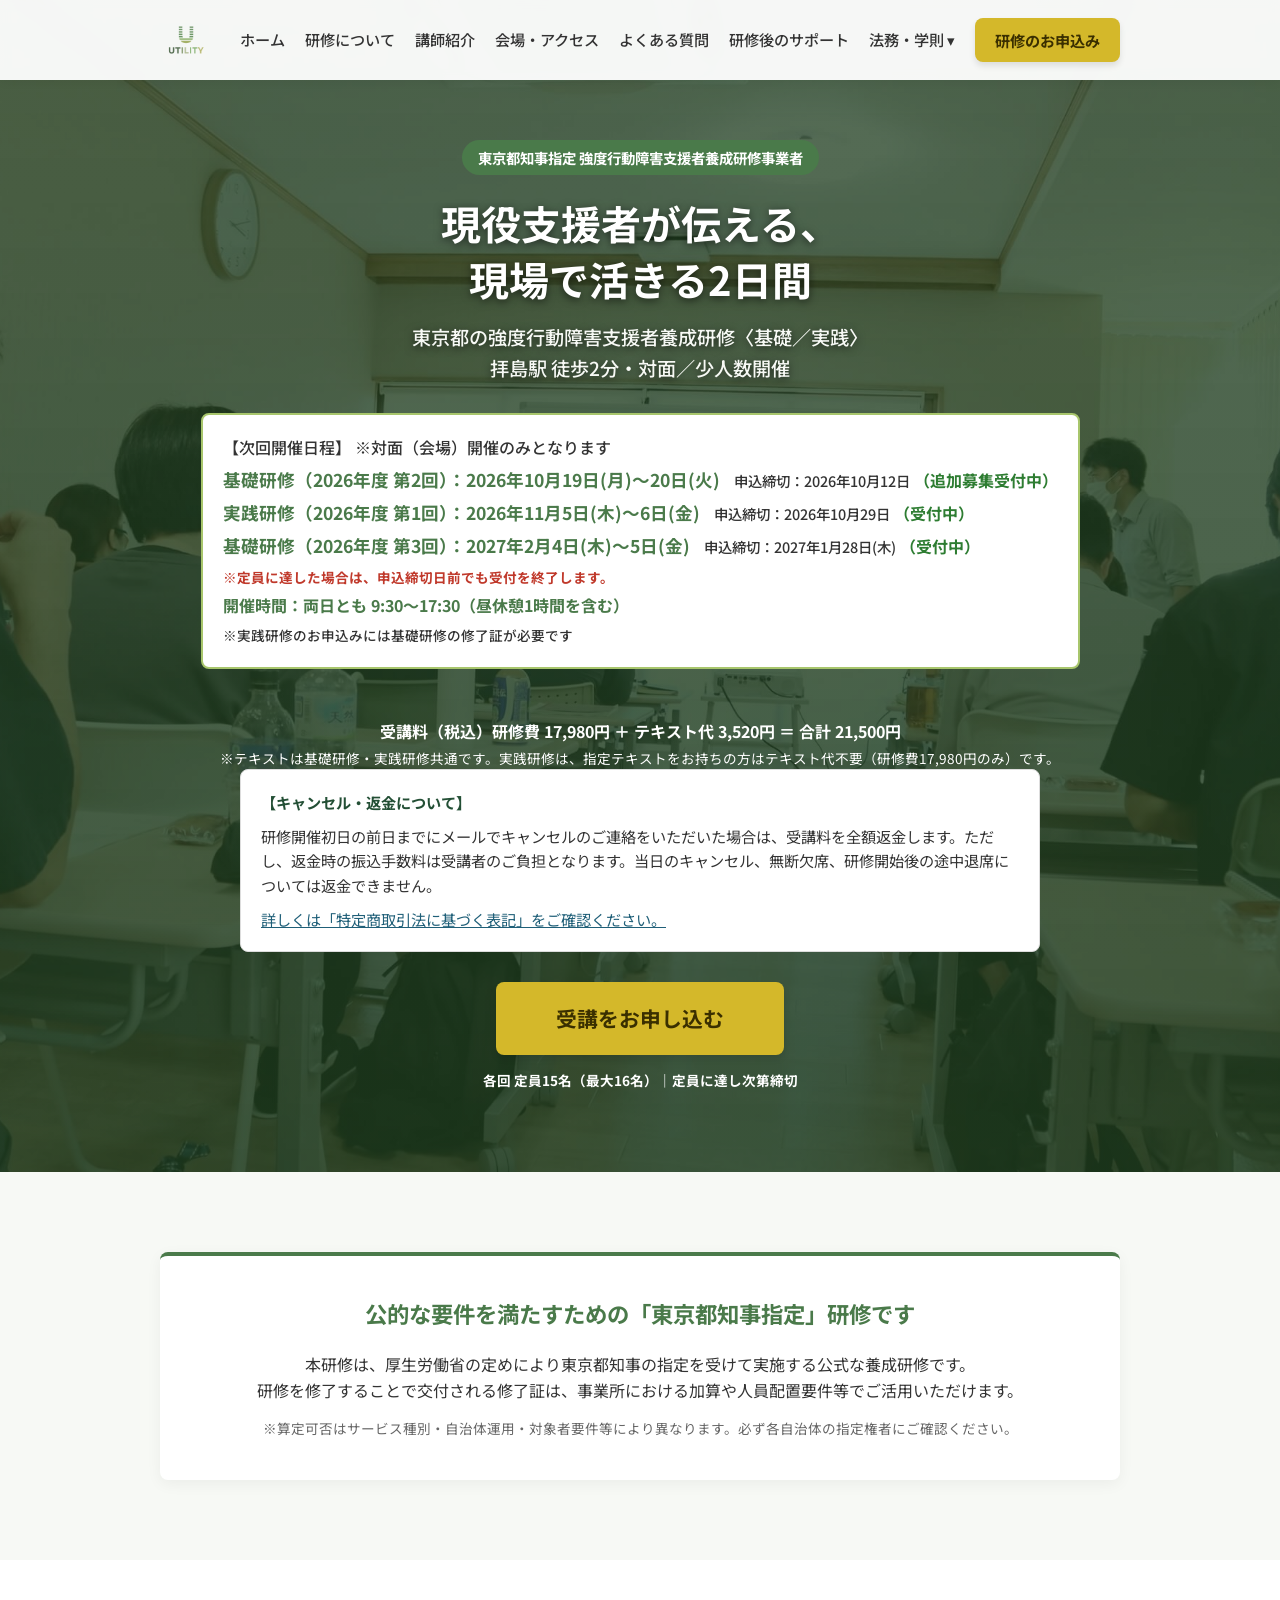
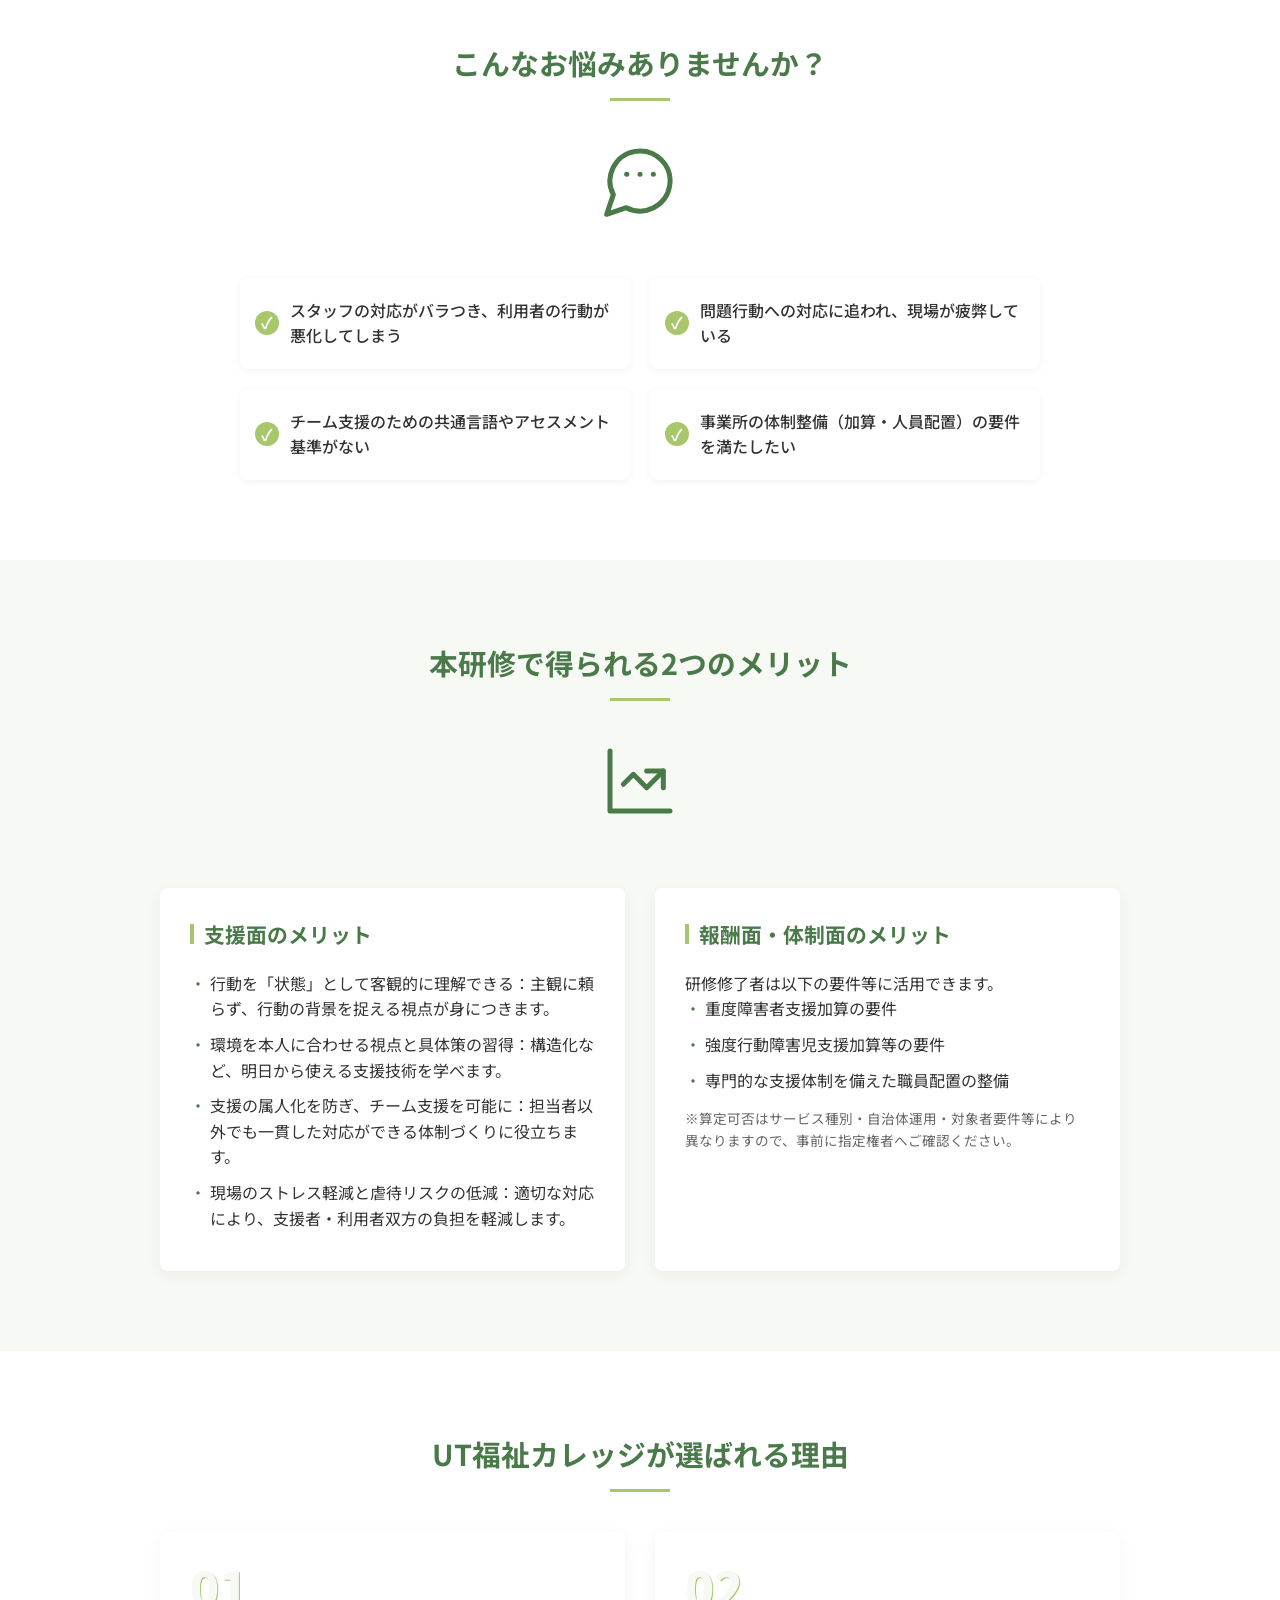
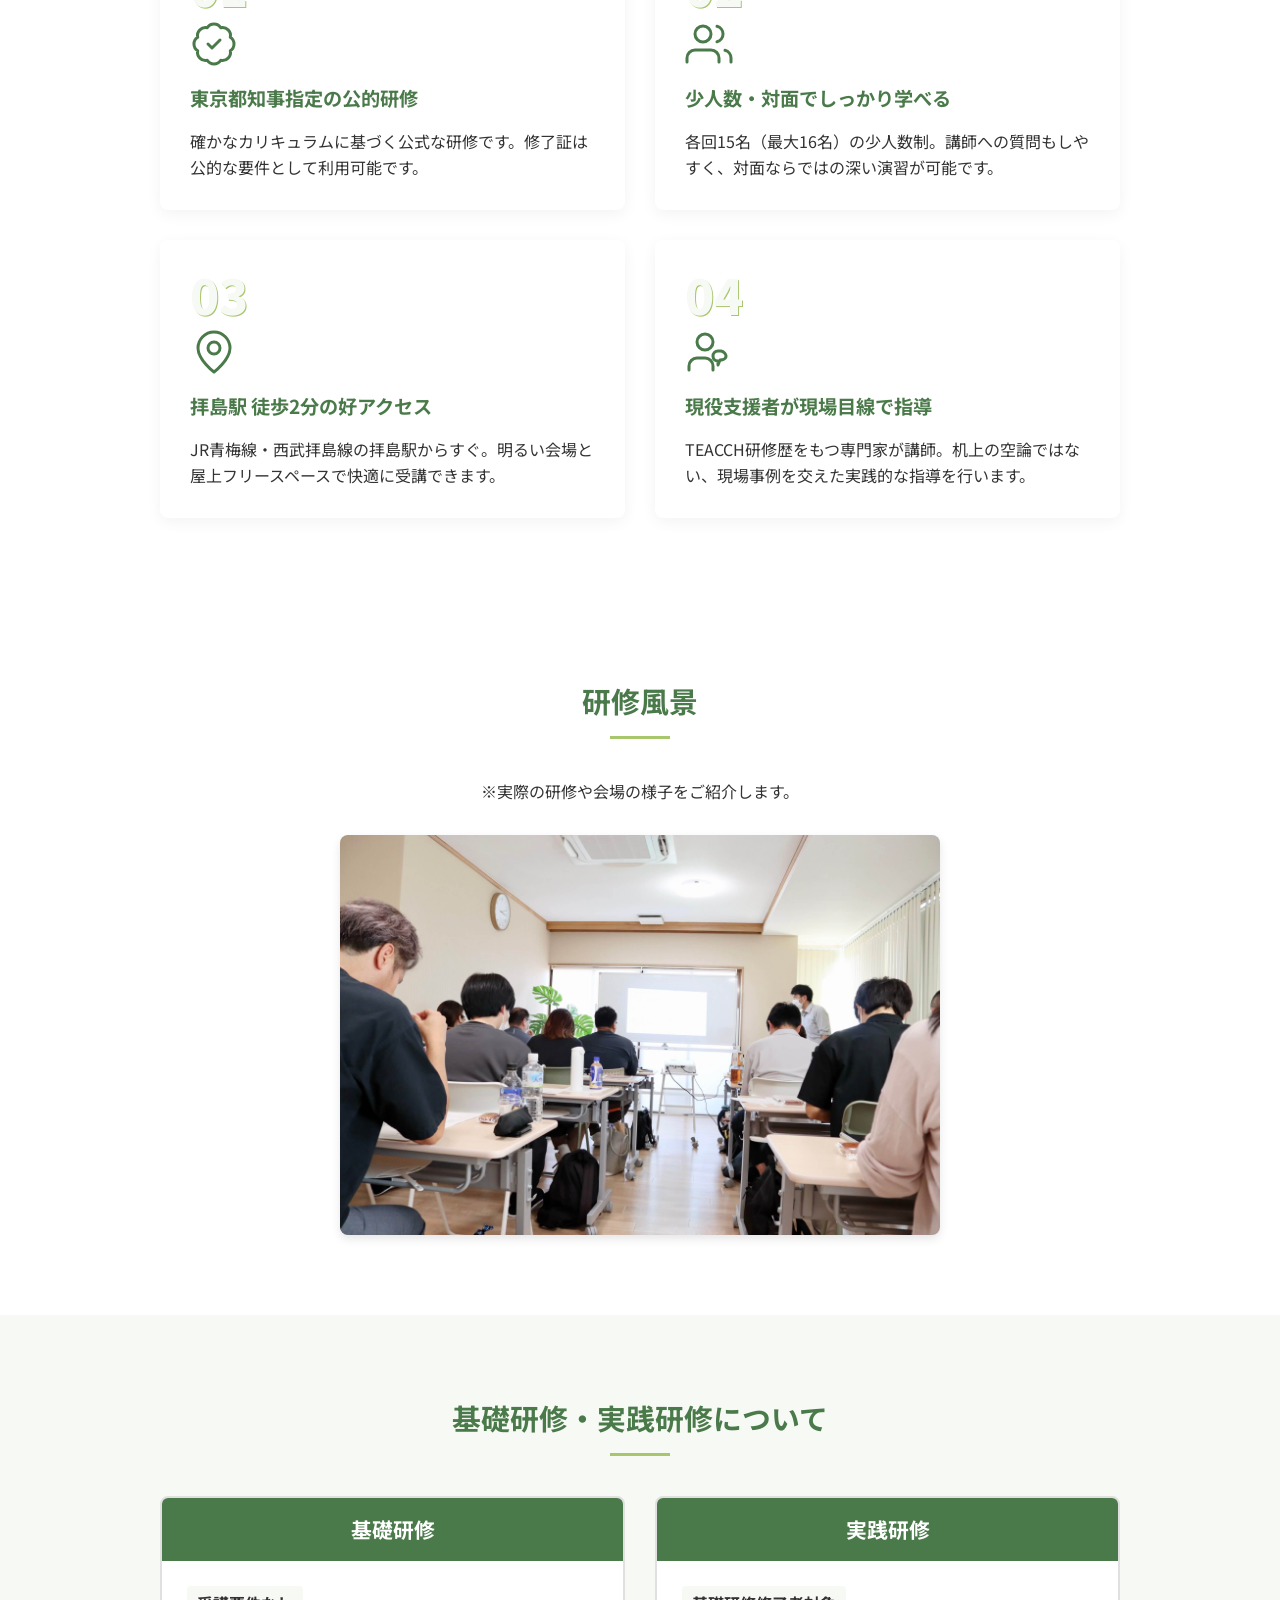
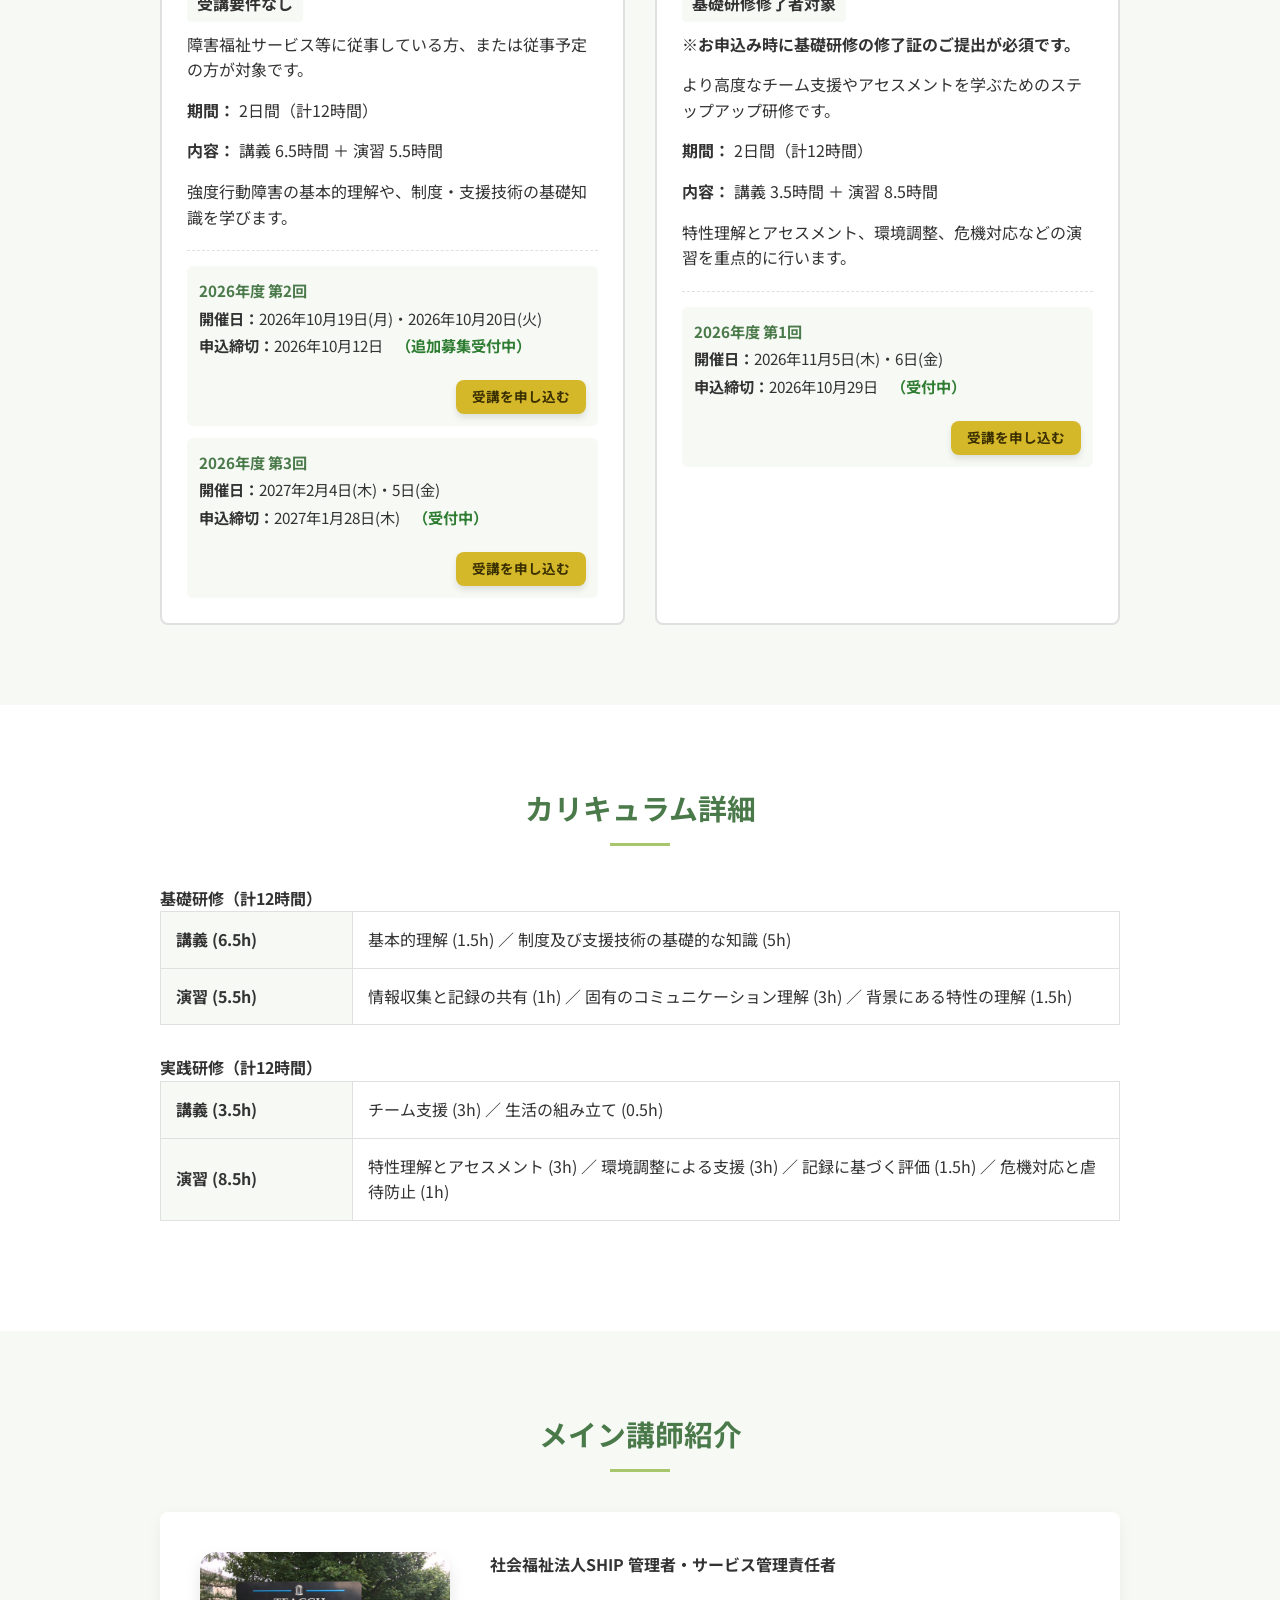
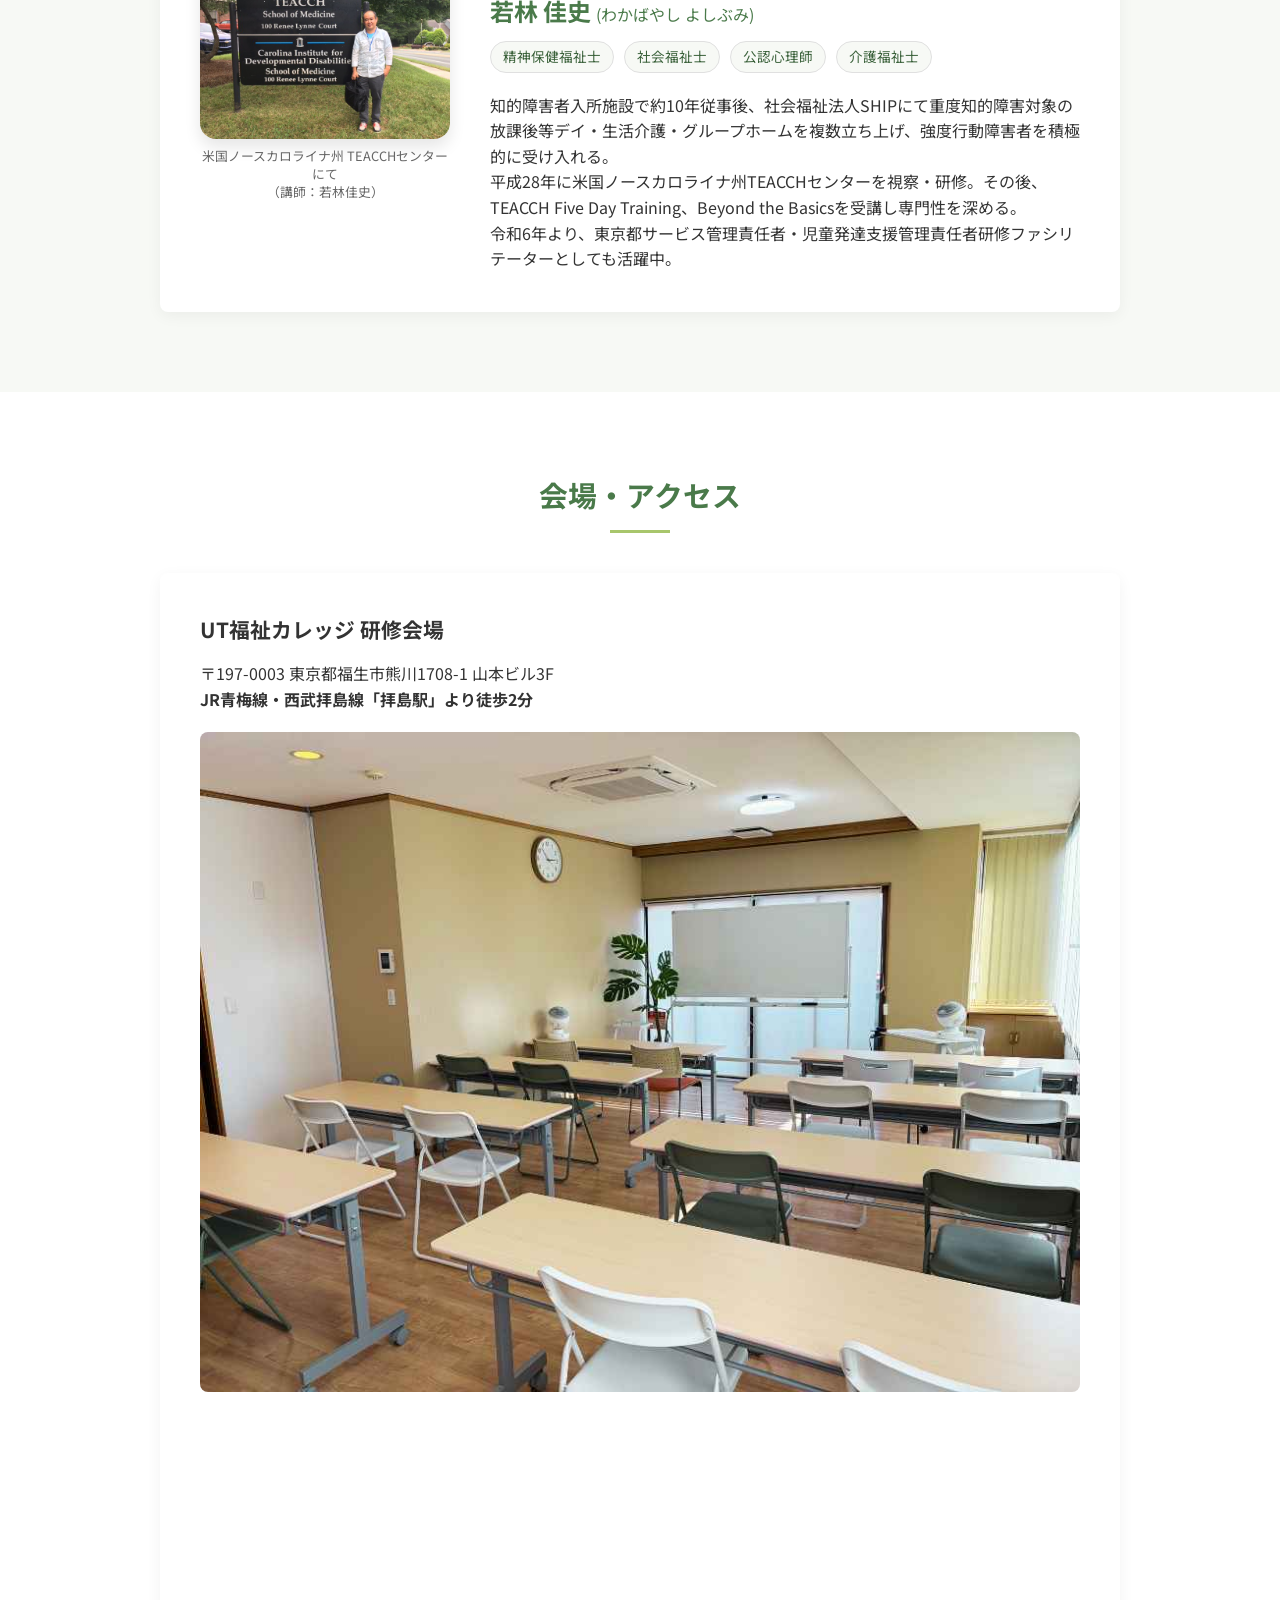
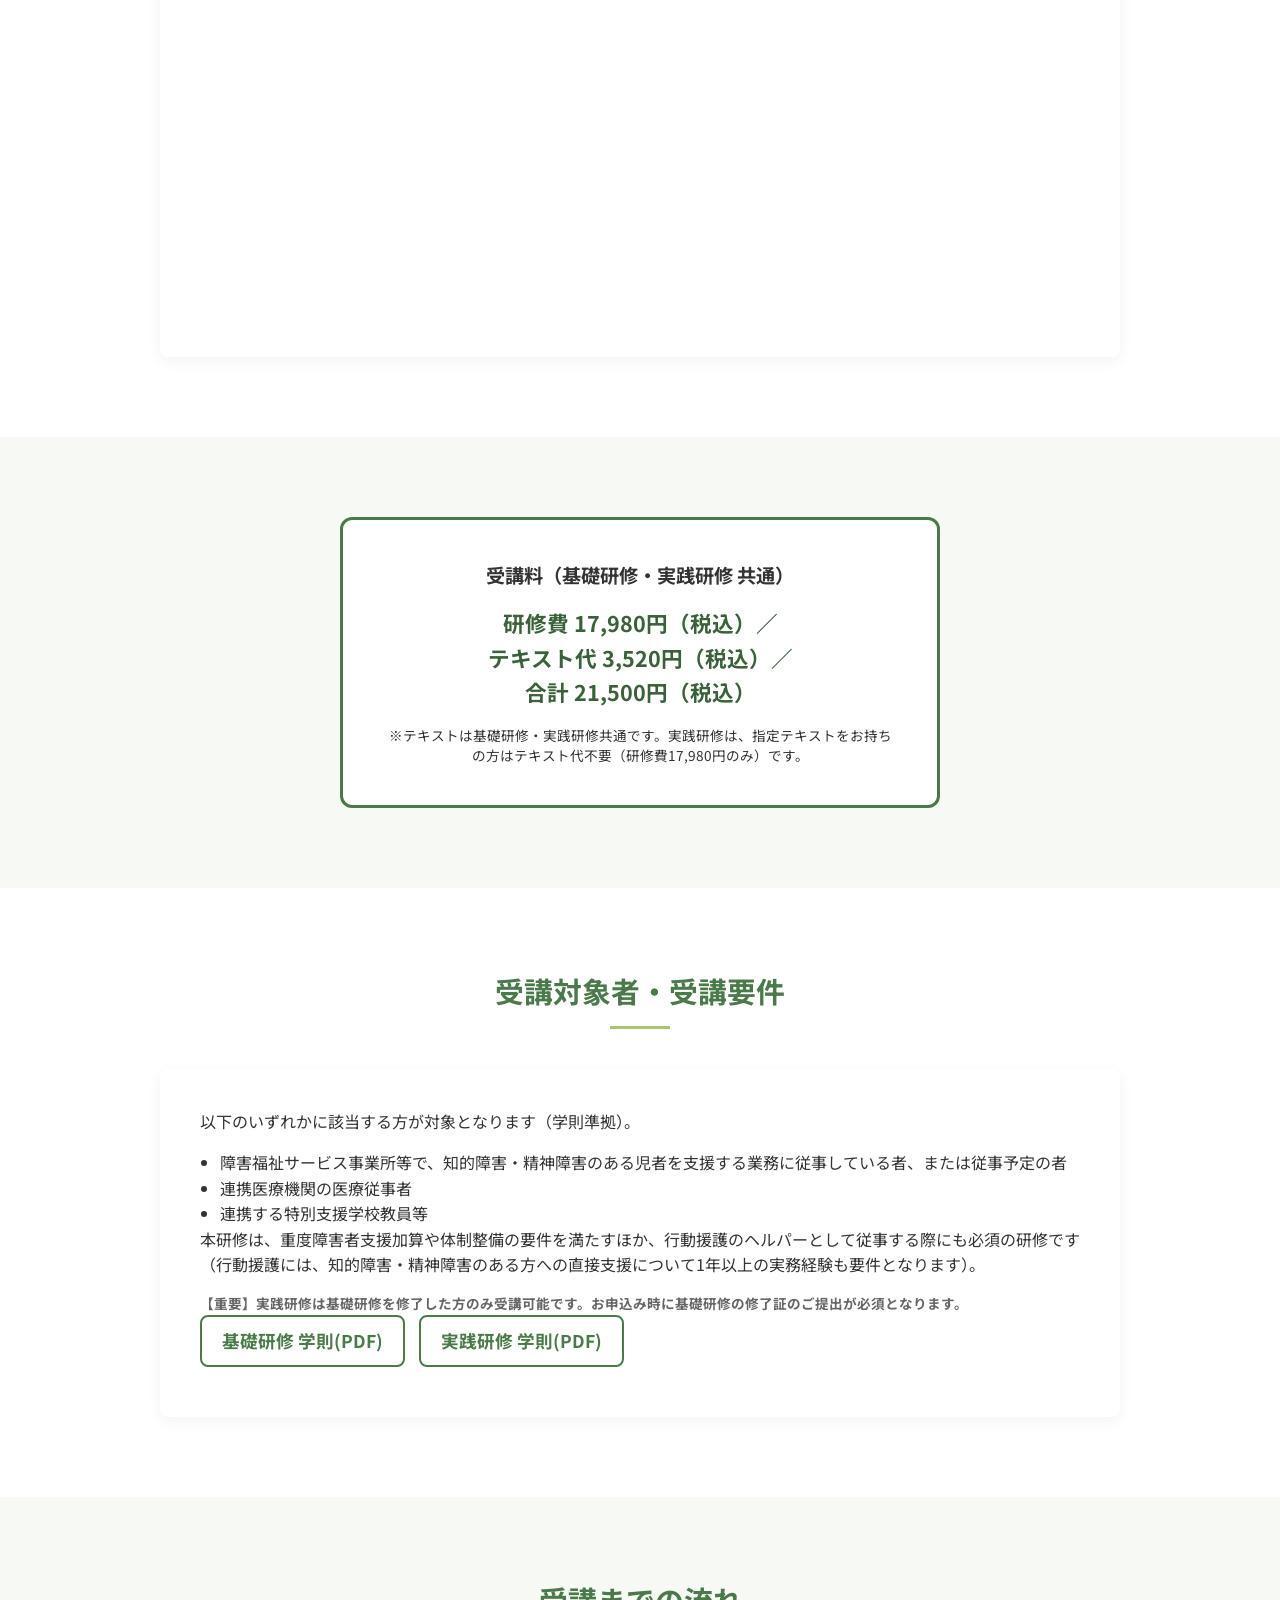
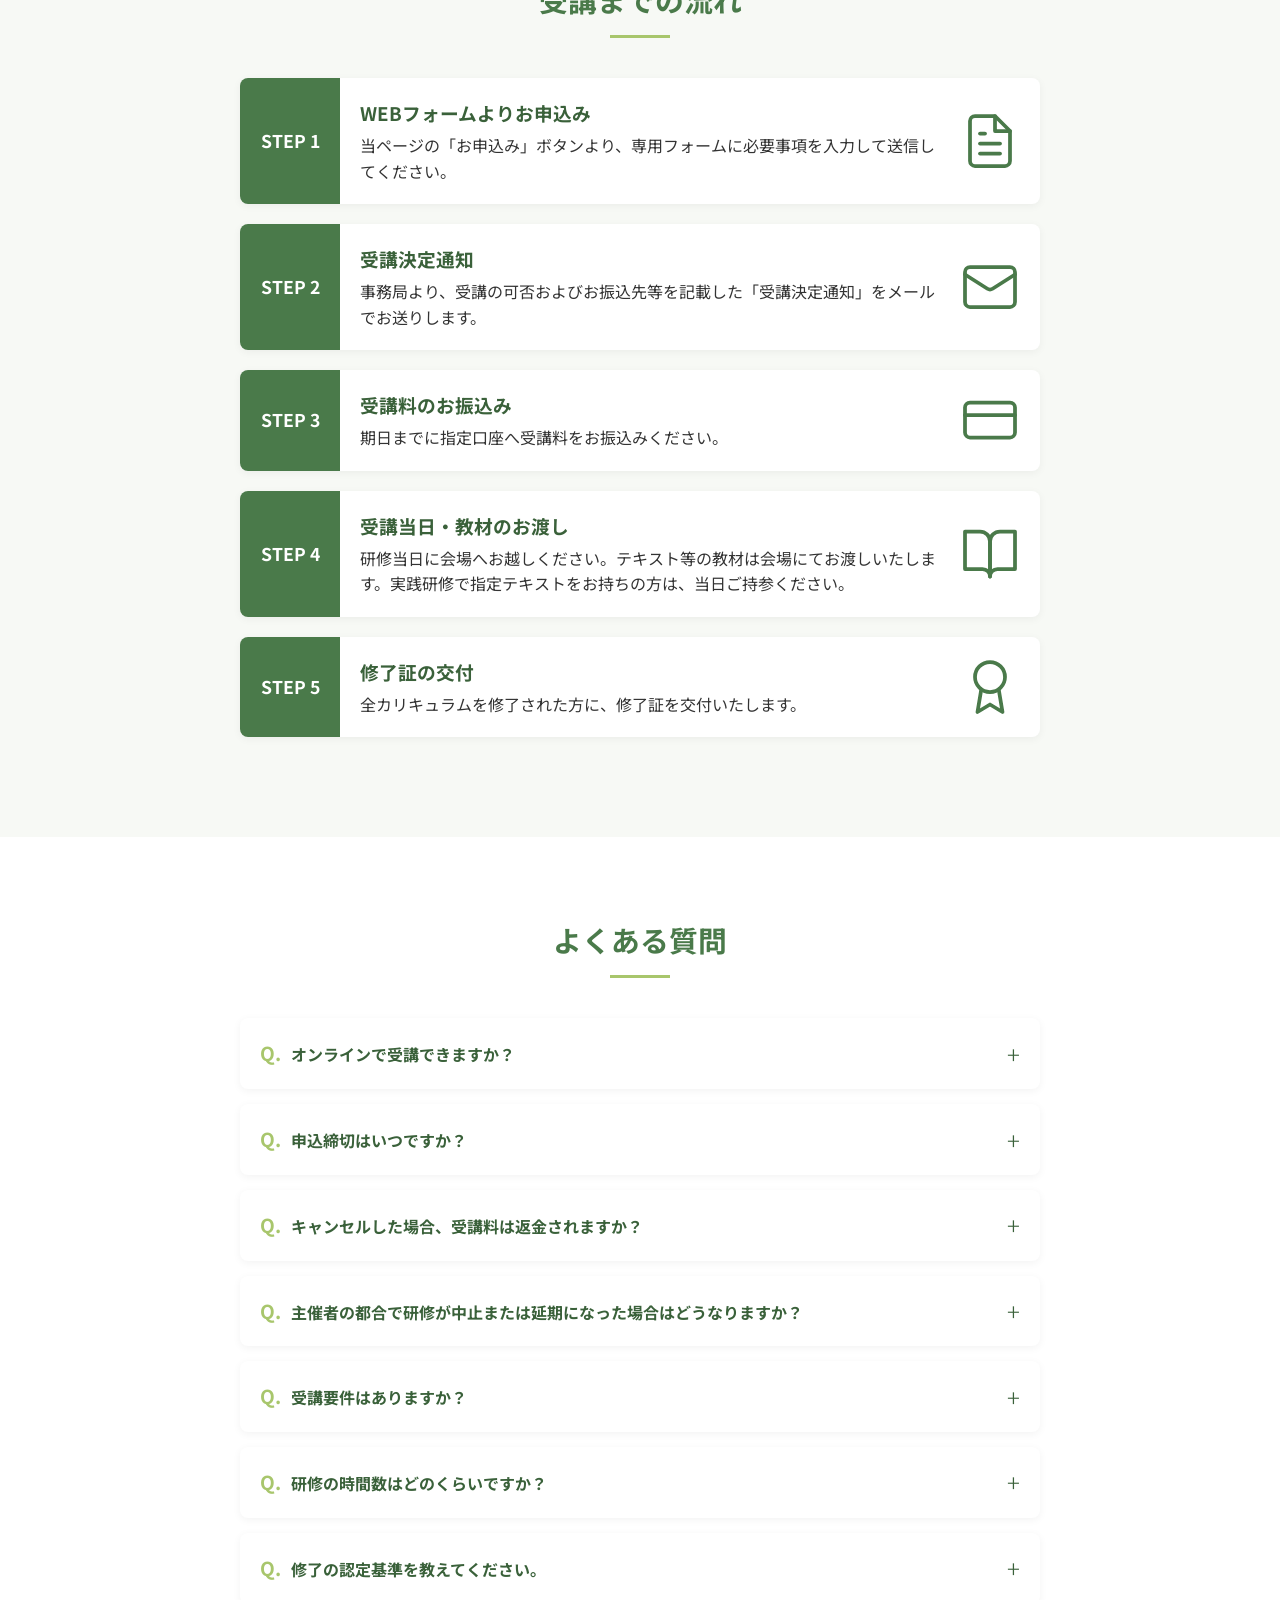
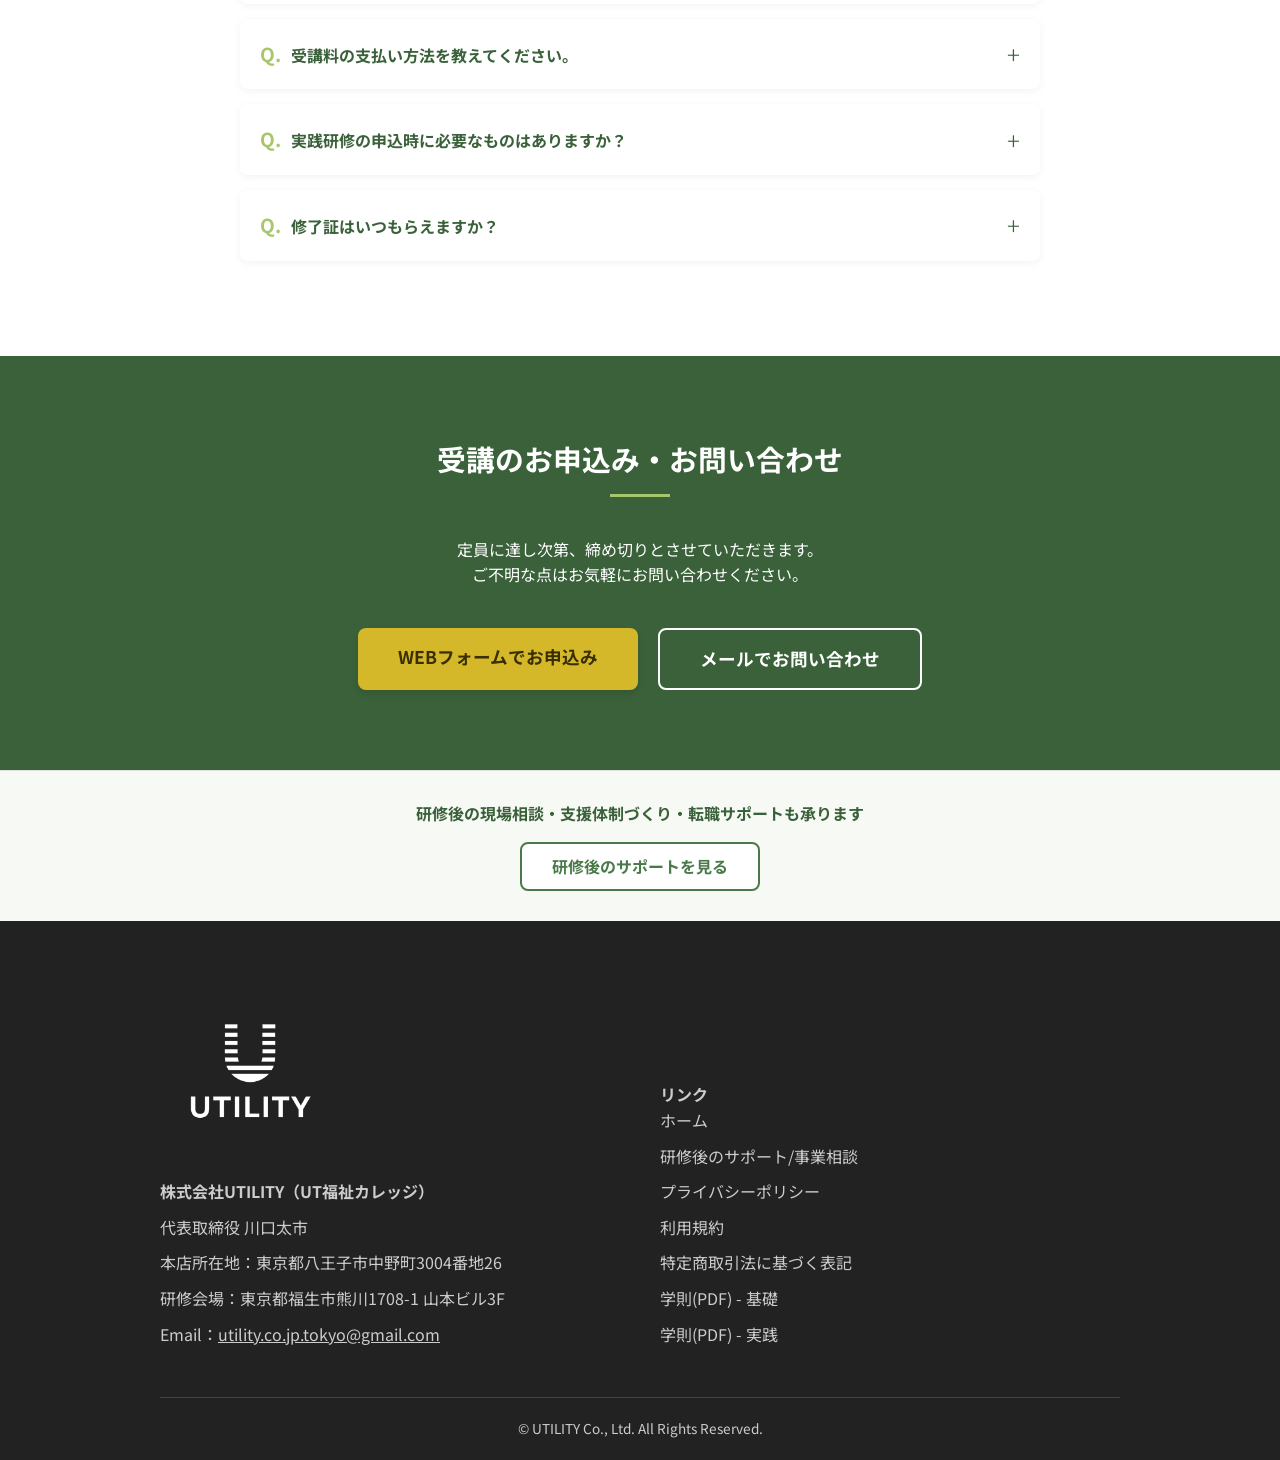
==== index.html @ 0c4e9dad "FAQ申込締切を日付なし表記に変更し、受講料の内訳（研修費・テキスト代）を表示" ====
<!DOCTYPE html>
<html lang="ja">
<head>
  <meta charset="UTF-8">
  <meta name="viewport" content="width=device-width, initial-scale=1.0">

  <title>強度行動障害支援者養成研修【基礎・実践】東京・拝島駅2分の対面研修｜UT福祉カレッジ</title>
  <meta name="description" content="東京都指定「UT福祉カレッジ」の強度行動障害支援者養成研修（基礎・実践）。拝島駅徒歩2分、福生・立川・八王子など多摩地域からもアクセス良好な対面・少人数研修。現役支援者が指導し、重度障害者支援加算や行動援護の要件にも活用できます。">

  <link rel="canonical" href="https://utility-s.github.io/ut-college/">

  <!-- OGP -->
  <meta property="og:type" content="website">
  <meta property="og:url" content="https://utility-s.github.io/ut-college/">
  <meta property="og:title" content="強度行動障害支援者養成研修【基礎・実践】東京・拝島駅2分の対面研修｜UT福祉カレッジ">
  <meta property="og:description" content="東京都指定「UT福祉カレッジ」の強度行動障害支援者養成研修（基礎・実践）。拝島駅徒歩2分、福生・立川・八王子など多摩地域からもアクセス良好な対面・少人数研修。現役支援者が指導し、重度障害者支援加算や行動援護の要件にも活用できます。">
  <meta property="og:site_name" content="UT福祉カレッジ">
  <meta property="og:image" content="https://utility-s.github.io/ut-college/images/ogp.png">
  <meta property="og:image:width" content="1200">
  <meta property="og:image:height" content="630">
  <meta property="og:image:alt" content="UT福祉カレッジ 強度行動障害支援者養成研修">
  <meta name="twitter:card" content="summary_large_image">

  <!-- Favicon -->
  <link rel="icon" type="image/png" href="favicon-96x96.png" sizes="96x96" />
  <link rel="icon" type="image/svg+xml" href="favicon.svg" />
  <link rel="shortcut icon" href="favicon.ico" />
  <link rel="apple-touch-icon" sizes="180x180" href="apple-touch-icon.png" />

  <link rel="manifest" href="site.webmanifest" />

  <!-- Google Fonts -->
  <link rel="preconnect" href="https://fonts.googleapis.com">
  <link rel="preconnect" href="https://fonts.gstatic.com" crossorigin>
  <link href="https://fonts.googleapis.com/css2?family=Noto+Sans+JP:wght@400;500;700;900&display=swap" rel="stylesheet">

  <!-- CSS -->
  <link rel="stylesheet" href="css/style.css">

  <!-- JSON-LD -->
  <script type="application/ld+json">
  {
  "@context": "https://schema.org",
  "@graph": [
    {
      "@type": "WebSite",
      "@id": "https://utility-s.github.io/ut-college/#website",
      "url": "https://utility-s.github.io/ut-college/",
      "name": "UT福祉カレッジ"
    },
    {
      "@type": "Organization",
      "@id": "https://utility-s.github.io/ut-college/#organization",
      "name": "株式会社UTILITY",
      "alternateName": "UT福祉カレッジ",
      "url": "https://utility-s.github.io/ut-college/",
      "logo": "https://utility-s.github.io/ut-college/images/logo.png",
      "email": "utility.co.jp.tokyo@gmail.com",
      "address": {
        "@type": "PostalAddress",
        "streetAddress": "中野町3004番地26",
        "addressLocality": "八王子市",
        "addressRegion": "東京都",
        "postalCode": "192-0015",
        "addressCountry": "JP"
      }
    },
    {
      "@type": "Course",
      "name": "東京都強度行動障害支援者養成研修（基礎研修／実践研修）",
      "description": "東京都知事指定事業者による、強度行動障害支援者のための基礎および実践研修。",
      "provider": {
        "@id": "https://utility-s.github.io/ut-college/#organization"
      }
    },
    {
      "@type": "Event",
      "name": "東京都強度行動障害支援者養成研修（基礎研修・2026年10月開催）",
      "description": "東京都知事指定事業者による強度行動障害支援者養成研修の基礎研修。2日間・計12時間、TEACCHに基づいた実践的な内容を学びます。開催時間は両日とも9:30〜17:30（昼休憩1時間を含む）。",
      "image": "https://utility-s.github.io/ut-college/images/venue-room.jpg",
      "startDate": "2026-10-19T09:30:00+09:00",
      "endDate": "2026-10-20T17:30:00+09:00",
      "eventAttendanceMode": "https://schema.org/OfflineEventAttendanceMode",
      "eventStatus": "https://schema.org/EventScheduled",
      "location": {
        "@type": "Place",
        "name": "山本ビル3F",
        "address": {
          "@type": "PostalAddress",
          "streetAddress": "熊川1708-1 山本ビル3F",
          "addressLocality": "福生市",
          "addressRegion": "東京都",
          "addressCountry": "JP"
        }
      },
      "organizer": {
        "@type": "Organization",
        "name": "株式会社UTILITY（UT福祉カレッジ）",
        "url": "https://utility-s.github.io/ut-college/"
      },
      "performer": {
        "@type": "Person",
        "name": "若林佳史"
      },
      "offers": {
        "@type": "Offer",
        "price": "21500",
        "priceCurrency": "JPY",
        "availability": "https://schema.org/InStock",
        "url": "https://docs.google.com/forms/d/e/1FAIpQLSePDVOsYhIBRIPuHGyegQP8HumM7EN6QQeE5Xfd3BGoet1c9A/viewform",
        "validFrom": "2026-09-16",
        "validThrough": "2026-10-12"
      }
    },
    {
      "@type": "Event",
      "name": "東京都強度行動障害支援者養成研修（基礎研修・2027年2月開催）",
      "description": "東京都知事指定事業者による強度行動障害支援者養成研修の基礎研修（2026年度 第3回）。2日間・計12時間、TEACCHに基づいた実践的な内容を学びます。開催時間は両日とも9:30〜17:30（昼休憩1時間を含む）。",
      "image": "https://utility-s.github.io/ut-college/images/venue-room.jpg",
      "startDate": "2027-02-04T09:30:00+09:00",
      "endDate": "2027-02-05T17:30:00+09:00",
      "eventAttendanceMode": "https://schema.org/OfflineEventAttendanceMode",
      "eventStatus": "https://schema.org/EventScheduled",
      "location": {
        "@type": "Place",
        "name": "山本ビル3F",
        "address": {
          "@type": "PostalAddress",
          "streetAddress": "熊川1708-1 山本ビル3F",
          "addressLocality": "福生市",
          "addressRegion": "東京都",
          "addressCountry": "JP"
        }
      },
      "organizer": {
        "@type": "Organization",
        "name": "株式会社UTILITY（UT福祉カレッジ）",
        "url": "https://utility-s.github.io/ut-college/"
      },
      "performer": {
        "@type": "Person",
        "name": "若林佳史"
      },
      "offers": {
        "@type": "Offer",
        "price": "21500",
        "priceCurrency": "JPY",
        "availability": "https://schema.org/InStock",
        "url": "https://docs.google.com/forms/d/e/1FAIpQLSePDVOsYhIBRIPuHGyegQP8HumM7EN6QQeE5Xfd3BGoet1c9A/viewform",
        "validFrom": "2026-09-23",
        "validThrough": "2027-01-28"
      }
    },
    {
      "@type": "Event",
      "name": "東京都強度行動障害支援者養成研修（実践研修）",
      "description": "東京都知事指定事業者による強度行動障害支援者養成研修の実践研修。基礎研修修了者を対象に、2日間・計12時間の実践的なカリキュラムを提供します。開催時間は両日とも9:30〜17:30（昼休憩1時間を含む）。",
      "image": "https://utility-s.github.io/ut-college/images/venue-room.jpg",
      "startDate": "2026-11-05T09:30:00+09:00",
      "endDate": "2026-11-06T17:30:00+09:00",
      "eventAttendanceMode": "https://schema.org/OfflineEventAttendanceMode",
      "eventStatus": "https://schema.org/EventScheduled",
      "location": {
        "@type": "Place",
        "name": "山本ビル3F",
        "address": {
          "@type": "PostalAddress",
          "streetAddress": "熊川1708-1 山本ビル3F",
          "addressLocality": "福生市",
          "addressRegion": "東京都",
          "addressCountry": "JP"
        }
      },
      "organizer": {
        "@type": "Organization",
        "name": "株式会社UTILITY（UT福祉カレッジ）",
        "url": "https://utility-s.github.io/ut-college/"
      },
      "performer": {
        "@type": "Person",
        "name": "若林佳史"
      },
      "offers": [
        {
          "@type": "Offer",
          "name": "研修費＋テキスト代",
          "price": "21500",
          "priceCurrency": "JPY",
          "availability": "https://schema.org/InStock",
          "url": "https://docs.google.com/forms/d/e/1FAIpQLSePDVOsYhIBRIPuHGyegQP8HumM7EN6QQeE5Xfd3BGoet1c9A/viewform",
          "validFrom": "2026-06-01",
          "validThrough": "2026-10-29"
        },
        {
          "@type": "Offer",
          "name": "研修費のみ（指定テキストをお持ちの方）",
          "price": "17980",
          "priceCurrency": "JPY",
          "availability": "https://schema.org/InStock",
          "url": "https://docs.google.com/forms/d/e/1FAIpQLSePDVOsYhIBRIPuHGyegQP8HumM7EN6QQeE5Xfd3BGoet1c9A/viewform",
          "validFrom": "2026-06-01",
          "validThrough": "2026-10-29"
        }
      ]
    },
    {
      "@type": "LocalBusiness",
      "name": "UT福祉カレッジ 研修会場",
      "address": {
        "@type": "PostalAddress",
        "streetAddress": "熊川1708-1 山本ビル3F",
        "addressLocality": "福生市",
        "addressRegion": "東京都",
        "addressCountry": "JP"
      }
    },
    {
      "@type": "FAQPage",
      "mainEntity": [
        {
          "@type": "Question",
          "name": "申込締切はいつですか？",
          "acceptedAnswer": {
            "@type": "Answer",
            "text": "各研修の申込締切は、開催初日の7日前です。各回の締切日は、本ページの開催日程欄に掲載しています。なお、定員に達した場合は、申込締切日前でも受付を終了します。"
          }
        },
        {
          "@type": "Question",
          "name": "受講要件はありますか？",
          "acceptedAnswer": {
            "@type": "Answer",
            "text": "基礎研修は障害福祉サービス等に従事している方（または予定の方）が対象です。実践研修は基礎研修修了者が対象となります。"
          }
        },
        {
          "@type": "Question",
          "name": "研修の受講時間はどのくらいですか？",
          "acceptedAnswer": {
            "@type": "Answer",
            "text": "基礎研修・実践研修ともに各2日間、計12時間のカリキュラムです。開催時間は両日とも9:30〜17:30（昼休憩1時間を含む）です。"
          }
        },
        {
          "@type": "Question",
          "name": "実践研修の申込時に必要なものはありますか？",
          "acceptedAnswer": {
            "@type": "Answer",
            "text": "実践研修は基礎研修の修了が必須要件です。お申込みの際には、基礎研修の修了証のご提出をお願いしております（他機関でも同様に義務付けられており、不正防止および事業者指定取消の防止を目的としています）。"
          }
        },
        {
          "@type": "Question",
          "name": "修了証はいつもらえますか？",
          "acceptedAnswer": {
            "@type": "Answer",
            "text": "全カリキュラムを修了した最終日に、原則として会場で修了証の原本を直接お渡しします。PDFデータをご希望の場合は、個別にご相談のうえ対応を検討いたします。"
          }
        }
      ]
    }
  ]
}
  </script>
</head>
<body>

  <!-- 1. ヘッダー -->
  <header class="header">
    <div class="header-inner">
      <a href="index.html" class="logo">
        <img src="images/logo.png" alt="UT福祉カレッジ" width="260" height="52" style="width: auto; height: 52px;">
      </a>
      <button class="hamburger" id="hamburger" aria-label="メニューを開く" aria-expanded="false">
  <span></span><span></span><span></span>
</button>
      <nav class="header-nav">
        <ul class="header-nav-list">
          <li><a href="index.html">ホーム</a></li>
          <li><a href="index.html#about">研修について</a></li>
          <li><a href="index.html#teacher">講師紹介</a></li>
          <li><a href="index.html#access">会場・アクセス</a></li>
          <li><a href="index.html#faq">よくある質問</a></li>
          <li><a href="services.html">研修後のサポート</a></li>
          <li class="has-dropdown">
            <a href="javascript:void(0)" class="dropdown-toggle">法務・学則 ▾</a>
            <ul class="dropdown-menu">
              <li><a href="terms.html">利用規約</a></li>
              <li><a href="privacy.html">個人情報保護方針</a></li>
              <li><a href="docs/gakusoku-kiso.pdf" target="_blank" rel="noopener">基礎研修 学則(PDF)</a></li>
              <li><a href="docs/gakusoku-jissen.pdf" target="_blank" rel="noopener">実践研修 学則(PDF)</a></li>
            </ul>
          </li>
        </ul>
        <a href="https://docs.google.com/forms/d/e/1FAIpQLSePDVOsYhIBRIPuHGyegQP8HumM7EN6QQeE5Xfd3BGoet1c9A/viewform" target="_blank" rel="noopener" class="btn btn-cta header-cta">研修のお申込み</a>
      </nav>
    </div>
  </header>

  <!-- モバイル用下部固定CTA -->
  <div class="mobile-fixed-cta">
    <!-- TODO: 外部フォームURL -->
    <a href="https://docs.google.com/forms/d/e/1FAIpQLSePDVOsYhIBRIPuHGyegQP8HumM7EN6QQeE5Xfd3BGoet1c9A/viewform" target="_blank" rel="noopener" class="btn btn-cta">お申込みはこちら</a>
  </div>

  <main>
    <!-- 2. ファーストビュー -->
    <section class="hero">
      <div class="container">
        <div class="hero-badge">東京都知事指定 強度行動障害支援者養成研修事業者</div>
        <h1 class="hero-title">現役支援者が伝える、<br>現場で活きる2日間</h1>
        <p class="hero-subtitle">東京都の強度行動障害支援者養成研修〈基礎／実践〉<br>拝島駅 徒歩2分・対面／少人数開催</p>

        <!-- 次回開催日程（更新箇所） -->
                <div class="hero-schedule">
          <p>【次回開催日程】 ※対面（会場）開催のみとなります</p>
          <p><span class="date">基礎研修（2026年度 第2回）：2026年10月19日(月)〜20日(火)</span> <span style="font-size:0.9rem; margin-left:10px;">申込締切：2026年10月12日</span> <span style="color:#2e7d32; font-weight:bold;">（追加募集受付中）</span></p>
          <p><span class="date">実践研修（2026年度 第1回）：2026年11月5日(木)〜6日(金)</span> <span style="font-size:0.9rem; margin-left:10px;">申込締切：2026年10月29日</span> <span style="color:#2e7d32; font-weight:bold;">（受付中）</span></p>
          <p><span class="date">基礎研修（2026年度 第3回）：2027年2月4日(木)〜5日(金)</span> <span style="font-size:0.9rem; margin-left:10px;">申込締切：2027年1月28日(木)</span> <span style="color:#2e7d32; font-weight:bold;">（受付中）</span></p>
          <p style="font-size:0.85rem; margin-top:6px; color:#c0392b; font-weight:bold;">※定員に達した場合は、申込締切日前でも受付を終了します。</p>
          <p><span class="date" style="font-size:1rem;">開催時間：両日とも 9:30〜17:30（昼休憩1時間を含む）</span></p>
          <p style="font-size:0.85rem; margin-top:6px;">※実践研修のお申込みには基礎研修の修了証が必要です</p>
        </div>
        <p style="margin-top:10px; font-weight:700; line-height:1.6;"><span style="white-space: nowrap;">受講料（税込）</span><span style="white-space: nowrap;">研修費 17,980円 ＋ </span><span style="white-space: nowrap;">テキスト代 3,520円 ＝ </span><span style="white-space: nowrap;">合計 21,500円</span></p>
        <p style="font-size:0.85rem; margin-top:4px; line-height:1.5;">※テキストは基礎研修・実践研修共通です。実践研修は、指定テキストをお持ちの方はテキスト代不要（研修費17,980円のみ）です。</p>

        <div class="hero-refund-policy">
          <h4>【キャンセル・返金について】</h4>
          <p>研修開催初日の前日までにメールでキャンセルのご連絡をいただいた場合は、受講料を全額返金します。ただし、返金時の振込手数料は受講者のご負担となります。当日のキャンセル、無断欠席、研修開始後の途中退席については返金できません。</p>
          <p><a href="tokushoho.html">詳しくは「特定商取引法に基づく表記」をご確認ください。</a></p>
        </div>

        <div class="text-center">
          <!-- TODO: 外部フォームURL -->
          <a href="https://docs.google.com/forms/d/e/1FAIpQLSePDVOsYhIBRIPuHGyegQP8HumM7EN6QQeE5Xfd3BGoet1c9A/viewform" target="_blank" rel="noopener" class="btn btn-cta" style="font-size: 1.3rem; padding: 20px 60px;">受講をお申し込む</a>
          <p class="note mt-20" style="color:#fff; font-weight:700;">各回 定員15名（最大16名）｜定員に達し次第締切</p>
          </div>
      </div>
    </section>

    <!-- 3. 信頼性セクション -->
    <section id="about" class="section section-light">
      <div class="container">
        <div class="trust-box">
          <h3>公的な要件を満たすための「東京都知事指定」研修です</h3>
          <p>本研修は、厚生労働省の定めにより東京都知事の指定を受けて実施する公式な養成研修です。<br>
          研修を修了することで交付される修了証は、事業所における加算や人員配置要件等でご活用いただけます。</p>
          <p class="note">※算定可否はサービス種別・自治体運用・対象者要件等により異なります。必ず各自治体の指定権者にご確認ください。</p>
        </div>
      </div>
    </section>

    <!-- 4. 共感パート -->
    <section class="section fade-in">
      <div class="container">
        <h2 class="section-title">こんなお悩みありませんか？</h2>
        <div style="text-align: center; margin-bottom: 30px;">
          <div style="text-align:center"><svg xmlns="http://www.w3.org/2000/svg" width="80" height="80" viewBox="0 0 24 24" fill="none" stroke="#4A7A4A" stroke-width="1.5" stroke-linecap="round" stroke-linejoin="round" style="margin-bottom:20px"><path d="M7.9 20A9 9 0 1 0 4 16.1L2 22Z"></path><path d="M8 10h.01"></path><path d="M12 10h.01"></path><path d="M16 10h.01"></path></svg></div>
        </div>
        <ul class="empathy-list">
          <li>スタッフの対応がバラつき、利用者の行動が悪化してしまう</li>
          <li>問題行動への対応に追われ、現場が疲弊している</li>
          <li>チーム支援のための共通言語やアセスメント基準がない</li>
          <li>事業所の体制整備（加算・人員配置）の要件を満たしたい</li>
        </ul>
      </div>
    </section>

    <!-- 5. この研修で得られること -->
    <section class="section section-light fade-in">
      <div class="container">
        <h2 class="section-title">本研修で得られる2つのメリット</h2>
        <div style="text-align: center; margin-bottom: 40px;">
          <div style="text-align:center"><svg xmlns="http://www.w3.org/2000/svg" width="80" height="80" viewBox="0 0 24 24" fill="none" stroke="#4A7A4A" stroke-width="1.5" stroke-linecap="round" stroke-linejoin="round" style="margin-bottom:20px"><path d="M3 3v18h18"></path><path d="m19 9-5 5-4-4-3 3"></path><path d="M14 9h5v5"></path></svg></div>
        </div>
        <div class="benefit-cols">
          <div class="benefit-card">
            <h3>支援面のメリット</h3>
            <ul>
              <li>行動を「状態」として客観的に理解できる：主観に頼らず、行動の背景を捉える視点が身につきます。</li>
              <li>環境を本人に合わせる視点と具体策の習得：構造化など、明日から使える支援技術を学べます。</li>
              <li>支援の属人化を防ぎ、チーム支援を可能に：担当者以外でも一貫した対応ができる体制づくりに役立ちます。</li>
              <li>現場のストレス軽減と虐待リスクの低減：適切な対応により、支援者・利用者双方の負担を軽減します。</li>
            </ul>
          </div>
          <div class="benefit-card">
            <h3>報酬面・体制面のメリット</h3>
            <p>研修修了者は以下の要件等に活用できます。</p>
            <ul>
              <li>重度障害者支援加算の要件</li>
              <li>強度行動障害児支援加算等の要件</li>
              <li>専門的な支援体制を備えた職員配置の整備</li>
            </ul>
            <p class="note mt-20">※算定可否はサービス種別・自治体運用・対象者要件等により異なりますので、事前に指定権者へご確認ください。</p>
          </div>
        </div>
      </div>
    </section>

    <!-- 6. 選ばれる理由 -->
    <section class="section fade-in">
      <div class="container">
        <h2 class="section-title">UT福祉カレッジが選ばれる理由</h2>
        <div class="reason-grid" style="align-items: stretch;">
          <div class="reason-card">
            <div class="reason-num">01</div>
            <svg xmlns="http://www.w3.org/2000/svg" width="48" height="48" viewBox="0 0 24 24" fill="none" stroke="#4A7A4A" stroke-width="1.5" stroke-linecap="round" stroke-linejoin="round" style="margin-bottom: 15px;"><path d="M3.85 8.62a4 4 0 0 1 4.78-4.77 4 4 0 0 1 6.74 0 4 4 0 0 1 4.78 4.78 4 4 0 0 1 0 6.74 4 4 0 0 1-4.77 4.78 4 4 0 0 1-6.75 0 4 4 0 0 1-4.78-4.77 4 4 0 0 1 0-6.76Z"></path><path d="m9 12 2 2 4-4"></path></svg>
            <h3>東京都知事指定の公的研修</h3>
            <p>確かなカリキュラムに基づく公式な研修です。修了証は公的な要件として利用可能です。</p>
          </div>
          <div class="reason-card">
            <div class="reason-num">02</div>
            <svg xmlns="http://www.w3.org/2000/svg" width="48" height="48" viewBox="0 0 24 24" fill="none" stroke="#4A7A4A" stroke-width="1.5" stroke-linecap="round" stroke-linejoin="round" style="margin-bottom: 15px;"><path d="M17 21v-2a4 4 0 0 0-4-4H5a4 4 0 0 0-4 4v2"></path><circle cx="9" cy="7" r="4"></circle><path d="M23 21v-2a4 4 0 0 0-3-3.87"></path><path d="M16 3.13a4 4 0 0 1 0 7.75"></path></svg>
            <h3>少人数・対面でしっかり学べる</h3>
            <p>各回15名（最大16名）の少人数制。講師への質問もしやすく、対面ならではの深い演習が可能です。</p>
          </div>
          <div class="reason-card">
            <div class="reason-num">03</div>
            <svg xmlns="http://www.w3.org/2000/svg" width="48" height="48" viewBox="0 0 24 24" fill="none" stroke="#4A7A4A" stroke-width="1.5" stroke-linecap="round" stroke-linejoin="round" style="margin-bottom: 15px;"><path d="M20 10c0 6-8 12-8 12s-8-6-8-12a8 8 0 0 1 16 0Z"></path><circle cx="12" cy="10" r="3"></circle></svg>
            <h3>拝島駅 徒歩2分の好アクセス</h3>
            <p>JR青梅線・西武拝島線の拝島駅からすぐ。明るい会場と屋上フリースペースで快適に受講できます。</p>
          </div>
          <div class="reason-card">
            <div class="reason-num">04</div>
            <svg xmlns="http://www.w3.org/2000/svg" width="48" height="48" viewBox="0 0 24 24" fill="none" stroke="#4A7A4A" stroke-width="1.5" stroke-linecap="round" stroke-linejoin="round" style="margin-bottom: 15px;"><path d="M14 21v-2a4 4 0 0 0-4-4H6a4 4 0 0 0-4 4v2"></path><circle cx="10" cy="7" r="4"></circle><path d="M18 11.5c1.4.3 2.5 1.5 2.5 2.5 0 2-3 2-3 2l-1 2.5v-2c-1.5 0-2.5-1-2.5-2.5 0-1.4 1-2.5 2.5-2.5h1.5z"></path></svg>
            <h3>現役支援者が現場目線で指導</h3>
            <p>TEACCH研修歴をもつ専門家が講師。机上の空論ではない、現場事例を交えた実践的な指導を行います。</p>
          </div>
        </div>
      </div>
    </section>


    <!-- 研修風景ギャラリー（今後の写真追加用） -->
    <section class="section fade-in">
      <div class="container">
        <h2 class="section-title">研修風景</h2>
        <p style="text-align: center; margin-bottom: 30px;">※実際の研修や会場の様子をご紹介します。</p>
        <div style="max-width: 600px; margin: 0 auto;">
          <!-- TODO: 研修風景の追加写真 -->
          <img src="images/venue-room.jpg" alt="研修風景" loading="lazy" style="width: 100%; border-radius: 8px; box-shadow: 0 4px 10px rgba(0,0,0,0.1);">
        </div>
      </div>
    </section>

    <!-- 7. 基礎/実践コース比較 -->
    <section id="curriculum" class="section section-light">
      <div class="container">
        <h2 class="section-title">基礎研修・実践研修について</h2>
        <div class="course-compare">
          <div class="course-card">
            <div class="course-card-header">基礎研修</div>
            <div class="course-card-body">
              <span>受講要件なし</span>
              <p>障害福祉サービス等に従事している方、または従事予定の方が対象です。</p>
              <p><strong>期間：</strong> 2日間（計12時間）</p>
              <p><strong>内容：</strong> 講義 6.5時間 ＋ 演習 5.5時間</p>
              <p>強度行動障害の基本的理解や、制度・支援技術の基礎知識を学びます。</p>

              <!-- 開催日程・申込状況（各回独立構造） -->
              <div class="schedule-blocks" style="margin-top: 20px; border-top: 1px dashed var(--color-border); padding-top: 15px;">
                <div class="schedule-block" style="background-color: var(--color-bg-light); border-radius: 6px; padding: 12px; margin-bottom: 12px;">
                  <div style="font-weight: bold; color: var(--color-main); font-size: 0.95rem; margin-bottom: 4px;">2026年度 第2回</div>
                  <p style="margin: 0 0 6px 0; font-size: 0.95rem; line-height: 1.5;">
                    <strong>開催日：</strong>2026年10月19日(月)・2026年10月20日(火)<br>
                    <strong>申込締切：</strong>2026年10月12日 <span style="color:#2e7d32; font-weight:bold;">（追加募集受付中）</span>
                  </p>
                  <div style="text-align: right; margin-top: 8px;">
                    <a href="https://docs.google.com/forms/d/e/1FAIpQLSePDVOsYhIBRIPuHGyegQP8HumM7EN6QQeE5Xfd3BGoet1c9A/viewform" target="_blank" rel="noopener noreferrer" class="btn btn-cta" style="padding: 6px 16px; font-size: 0.85rem; display: inline-block;">受講を申し込む</a>
                  </div>
                </div>

                <div class="schedule-block" style="background-color: var(--color-bg-light); border-radius: 6px; padding: 12px;">
                  <div style="font-weight: bold; color: var(--color-main); font-size: 0.95rem; margin-bottom: 4px;">2026年度 第3回</div>
                  <p style="margin: 0 0 6px 0; font-size: 0.95rem; line-height: 1.5;">
                    <strong>開催日：</strong>2027年2月4日(木)・5日(金)<br>
                    <strong>申込締切：</strong>2027年1月28日(木) <span style="color:#2e7d32; font-weight:bold;">（受付中）</span>
                  </p>
                  <div style="text-align: right; margin-top: 8px;">
                    <a href="https://docs.google.com/forms/d/e/1FAIpQLSePDVOsYhIBRIPuHGyegQP8HumM7EN6QQeE5Xfd3BGoet1c9A/viewform" target="_blank" rel="noopener noreferrer" class="btn btn-cta" style="padding: 6px 16px; font-size: 0.85rem; display: inline-block;">受講を申し込む</a>
                  </div>
                </div>
              </div>
            </div>
          </div>
          <div class="course-card">
            <div class="course-card-header">実践研修</div>
            <div class="course-card-body">
              <span>基礎研修修了者対象</span>
              <p><strong>※お申込み時に基礎研修の修了証のご提出が必須です。</strong></p>
              <p>より高度なチーム支援やアセスメントを学ぶためのステップアップ研修です。</p>
              <p><strong>期間：</strong> 2日間（計12時間）</p>
              <p><strong>内容：</strong> 講義 3.5時間 ＋ 演習 8.5時間</p>
              <p>特性理解とアセスメント、環境調整、危機対応などの演習を重点的に行います。</p>

              <!-- 開催日程・申込状況（各回独立構造） -->
              <div class="schedule-blocks" style="margin-top: 20px; border-top: 1px dashed var(--color-border); padding-top: 15px;">
                <div class="schedule-block" style="background-color: var(--color-bg-light); border-radius: 6px; padding: 12px;">
                  <div style="font-weight: bold; color: var(--color-main); font-size: 0.95rem; margin-bottom: 4px;">2026年度 第1回</div>
                  <p style="margin: 0 0 6px 0; font-size: 0.95rem; line-height: 1.5;">
                    <strong>開催日：</strong>2026年11月5日(木)・6日(金)<br>
                    <strong>申込締切：</strong>2026年10月29日 <span style="color:#2e7d32; font-weight:bold;">（受付中）</span>
                  </p>
                  <div style="text-align: right; margin-top: 8px;">
                    <a href="https://docs.google.com/forms/d/e/1FAIpQLSePDVOsYhIBRIPuHGyegQP8HumM7EN6QQeE5Xfd3BGoet1c9A/viewform" target="_blank" rel="noopener noreferrer" class="btn btn-cta" style="padding: 6px 16px; font-size: 0.85rem; display: inline-block;">受講を申し込む</a>
                  </div>
                </div>
              </div>
            </div>
          </div>
        </div>
      </div>
    </section>

    <!-- 8. カリキュラム時間割 -->
    <section class="section fade-in">
      <div class="container">
        <h2 class="section-title">カリキュラム詳細</h2>

        <div class="table-responsive">
          <h4>基礎研修（計12時間）</h4>
          <table class="curriculum-table">
            <tbody>
              <tr>
                <th>講義 (6.5h)</th>
                <td>基本的理解 (1.5h) ／ 制度及び支援技術の基礎的な知識 (5h)</td>
              </tr>
              <tr>
                <th>演習 (5.5h)</th>
                <td>情報収集と記録の共有 (1h) ／ 固有のコミュニケーション理解 (3h) ／ 背景にある特性の理解 (1.5h)</td>
              </tr>
            </tbody>
          </table>
        </div>

        <div class="table-responsive">
          <h4>実践研修（計12時間）</h4>
          <table class="curriculum-table">
            <tbody>
              <tr>
                <th>講義 (3.5h)</th>
                <td>チーム支援 (3h) ／ 生活の組み立て (0.5h)</td>
              </tr>
              <tr>
                <th>演習 (8.5h)</th>
                <td>特性理解とアセスメント (3h) ／ 環境調整による支援 (3h) ／ 記録に基づく評価 (1.5h) ／ 危機対応と虐待防止 (1h)</td>
              </tr>
            </tbody>
          </table>
        </div>
      </div>
    </section>

    <!-- 9. 講師紹介 -->
    <section id="teacher" class="section section-light">
      <div class="container">
        <h2 class="section-title">メイン講師紹介</h2>
        <div class="teacher-profile">
          <div class="teacher-img">
            <figure style="margin: 0;">
              <img src="images/wakabayashi-teacch.jpg" alt="TEACCHセンターの看板前に立つ講師 若林佳史" loading="lazy" style="border-radius: 16px; width: 100%; height: auto; display: block; box-shadow: 0 8px 16px rgba(0,0,0,0.1);">
              <figcaption style="font-size: 0.8rem; color: #666; margin-top: 8px; text-align: center; line-height: 1.4;">米国ノースカロライナ州 TEACCHセンターにて<br>（講師：若林佳史）</figcaption>
            </figure>
          </div>
          <div class="teacher-info">
            <p class="title">社会福祉法人SHIP 管理者・サービス管理責任者</p>
            <h3>若林 佳史 <span style="font-size: 1rem; font-weight: normal;">(わかばやし よしぶみ)</span></h3>
            <div class="tags">
              <span>精神保健福祉士</span>
              <span>社会福祉士</span>
              <span>公認心理師</span>
              <span>介護福祉士</span>
            </div>
            <p>知的障害者入所施設で約10年従事後、社会福祉法人SHIPにて重度知的障害対象の放課後等デイ・生活介護・グループホームを複数立ち上げ、強度行動障害者を積極的に受け入れる。<br>
            平成28年に米国ノースカロライナ州TEACCHセンターを視察・研修。その後、TEACCH Five Day Training、Beyond the Basicsを受講し専門性を深める。<br>
            令和6年より、東京都サービス管理責任者・児童発達支援管理責任者研修ファシリテーターとしても活躍中。</p>
          </div>
        </div>
      </div>
    </section>

    <!-- 10. 会場・アクセス -->
    <section id="access" class="section">
      <div class="container">
        <h2 class="section-title">会場・アクセス</h2>
        <div class="access-box">
          <div class="access-info">
            <h3>UT福祉カレッジ 研修会場</h3>
            <p>〒197-0003 東京都福生市熊川1708-1 山本ビル3F</p>
            <p><strong>JR青梅線・西武拝島線「拝島駅」より徒歩2分</strong></p>
            <img src="images/seminar-room.jpg" alt="UT福祉カレッジ 研修会場" loading="lazy" style="margin-top: 20px; border-radius: 8px; width: 100%; height: auto; display: block;">
          </div>
          <div class="map-wrap">
            <iframe src="https://maps.google.co.jp/maps?q=東京都福生市熊川1708-1+山本ビル3F&output=embed" width="600" height="450" style="border:0;" allowfullscreen="" loading="lazy" referrerpolicy="no-referrer-when-downgrade" title="UT福祉カレッジ 研修会場の地図"></iframe>
          </div>
        </div>
      </div>
    </section>

    <!-- 11. 料金 -->
    <section class="section section-light fade-in">
      <div class="container">
        <div class="price-card">
          <div class="price-title">受講料（基礎研修・実践研修 共通）</div>
          <div style="font-size: 1.35rem; font-weight: 700; color: var(--color-main-dark); margin: 15px 0; line-height: 1.6;"><span style="white-space: nowrap;">研修費 17,980円（税込）</span>／<span style="white-space: nowrap;">テキスト代 3,520円（税込）</span>／<span style="white-space: nowrap;">合計 21,500円（税込）</span></div>
          <p style="font-size:0.85rem; margin-top:10px; line-height:1.5;">※テキストは基礎研修・実践研修共通です。実践研修は、指定テキストをお持ちの方はテキスト代不要（研修費17,980円のみ）です。</p>
        </div>
      </div>
    </section>

    <!-- 12. 受講対象者 -->
    <section class="section fade-in">
      <div class="container">
        <h2 class="section-title">受講対象者・受講要件</h2>
        <div class="content-box">
          <p>以下のいずれかに該当する方が対象となります（学則準拠）。</p>
          <ul style="list-style-type: disc; padding-left: 20px; margin-top: 15px;">
            <li>障害福祉サービス事業所等で、知的障害・精神障害のある児者を支援する業務に従事している者、または従事予定の者</li>
            <li>連携医療機関の医療従事者</li>
            <li>連携する特別支援学校教員等</li>
          </ul>
          <p class="mt-20">本研修は、重度障害者支援加算や体制整備の要件を満たすほか、行動援護のヘルパーとして従事する際にも必須の研修です（行動援護には、知的障害・精神障害のある方への直接支援について1年以上の実務経験も要件となります）。</p>
          <p class="note mt-20">
            <strong>【重要】実践研修は基礎研修を修了した方のみ受講可能です。お申込み時に基礎研修の修了証のご提出が必須となります。</strong>
          </p>
          <div class="mt-20">
            <!-- TODO: PDFファイル（gakusoku-kiso.pdf, gakusoku-jissen.pdf）を docs/ フォルダに配置してください -->
            <a href="docs/gakusoku-kiso.pdf" target="_blank" rel="noopener" class="btn btn-outline" style="display: inline-block; margin-right: 10px; margin-bottom: 10px; padding: 10px 20px;">基礎研修 学則(PDF)</a>
            <a href="docs/gakusoku-jissen.pdf" target="_blank" rel="noopener" class="btn btn-outline" style="display: inline-block; margin-bottom: 10px; padding: 10px 20px;">実践研修 学則(PDF)</a>
          </div>
        </div>
      </div>
    </section>

    <!-- 13. お申込みから受講までの流れ -->
    <section class="section section-light fade-in">
      <div class="container">
        <h2 class="section-title">受講までの流れ</h2>
        <div class="flow-list">
          <div class="flow-item">
            <div class="flow-step">STEP 1</div>
            <div class="flow-content" style="display: flex; gap: 20px; align-items: center;">
              <div style="flex: 1;">
                <h3>WEBフォームよりお申込み</h3>
                <p>当ページの「お申込み」ボタンより、専用フォームに必要事項を入力して送信してください。</p>
              </div>
              <svg xmlns="http://www.w3.org/2000/svg" width="60" height="60" viewBox="0 0 24 24" fill="none" stroke="#4A7A4A" stroke-width="1.5" stroke-linecap="round" stroke-linejoin="round" style="display:block;"><path d="M14 2H6a2 2 0 0 0-2 2v16a2 2 0 0 0 2 2h12a2 2 0 0 0 2-2V8z"></path><path d="M14 2v6h6"></path><path d="M16 13H8"></path><path d="M16 17H8"></path><path d="M10 9H8"></path></svg>
            </div>
          </div>
          <div class="flow-item">
            <div class="flow-step">STEP 2</div>
            <div class="flow-content" style="display: flex; gap: 20px; align-items: center;">
              <div style="flex: 1;">
                <h3>受講決定通知</h3>
                <p>事務局より、受講の可否およびお振込先等を記載した「受講決定通知」をメールでお送りします。</p>
              </div>
              <svg xmlns="http://www.w3.org/2000/svg" width="60" height="60" viewBox="0 0 24 24" fill="none" stroke="#4A7A4A" stroke-width="1.5" stroke-linecap="round" stroke-linejoin="round" style="display:block;"><rect width="20" height="16" x="2" y="4" rx="2"></rect><path d="m22 7-8.97 5.7a1.94 1.94 0 0 1-2.06 0L2 7"></path></svg>
            </div>
          </div>
          <div class="flow-item">
            <div class="flow-step">STEP 3</div>
            <div class="flow-content" style="display: flex; gap: 20px; align-items: center;">
              <div style="flex: 1;">
                <h3>受講料のお振込み</h3>
                <p>期日までに指定口座へ受講料をお振込みください。</p>
              </div>
              <svg xmlns="http://www.w3.org/2000/svg" width="60" height="60" viewBox="0 0 24 24" fill="none" stroke="#4A7A4A" stroke-width="1.5" stroke-linecap="round" stroke-linejoin="round" style="display:block;"><rect width="20" height="14" x="2" y="5" rx="2"></rect><line x1="2" x2="22" y1="10" y2="10"></line></svg>
            </div>
          </div>
          <div class="flow-item">
            <div class="flow-step">STEP 4</div>
            <div class="flow-content" style="display: flex; gap: 20px; align-items: center;">
              <div style="flex: 1;">
                <h3>受講当日・教材のお渡し</h3>
                <p>研修当日に会場へお越しください。テキスト等の教材は会場にてお渡しいたします。実践研修で指定テキストをお持ちの方は、当日ご持参ください。</p>
              </div>
              <svg xmlns="http://www.w3.org/2000/svg" width="60" height="60" viewBox="0 0 24 24" fill="none" stroke="#4A7A4A" stroke-width="1.5" stroke-linecap="round" stroke-linejoin="round" style="display:block;"><path d="M2 3h6a4 4 0 0 1 4 4v14a3 3 0 0 0-3-3H2z"></path><path d="M22 3h-6a4 4 0 0 0-4 4v14a3 3 0 0 1 3-3h7z"></path></svg>
            </div>
          </div>
          <div class="flow-item">
            <div class="flow-step">STEP 5</div>
            <div class="flow-content" style="display: flex; gap: 20px; align-items: center;">
              <div style="flex: 1;">
                <h3>修了証の交付</h3>
                <p>全カリキュラムを修了された方に、修了証を交付いたします。</p>
              </div>
              <svg xmlns="http://www.w3.org/2000/svg" width="60" height="60" viewBox="0 0 24 24" fill="none" stroke="#4A7A4A" stroke-width="1.5" stroke-linecap="round" stroke-linejoin="round" style="display:block;"><circle cx="12" cy="8" r="6"></circle><path d="M15.477 12.89 17 22l-5-3-5 3 1.523-9.11"></path></svg>
            </div>
          </div>
        </div>
      </div>
    </section>

    <!-- 14. よくある質問 -->
    <section id="faq" class="section">
      <div class="container">
        <h2 class="section-title">よくある質問</h2>
        <div class="faq-list">
          <div class="faq-item">
            <div class="faq-question">オンラインで受講できますか？</div>
            <div class="faq-answer"><p>現在、本研修は会場での対面形式のみで実施しています。Zoomなどを利用したオンライン受講には対応していません。</p></div>
          </div>
          <div class="faq-item">
            <div class="faq-question">申込締切はいつですか？</div>
            <div class="faq-answer">
              <p>各研修の申込締切は、開催初日の7日前です。各回の締切日は、本ページの「<a href="#curriculum">開催日程</a>」でご確認ください。なお、定員に達した場合は、申込締切日前でも受付を終了します。</p>
            </div>
          </div>
          <div class="faq-item">
            <div class="faq-question">キャンセルした場合、受講料は返金されますか？</div>
            <div class="faq-answer"><p>研修開催初日の前日までにメールでキャンセルのご連絡をいただいた場合は、受講料を全額返金します。ただし、返金時の振込手数料は受講者のご負担となります。開催当日のキャンセル、無断欠席、研修開始後の途中退席については返金できません。詳しくは「特定商取引法に基づく表記」をご確認ください。</p></div>
          </div>
          <div class="faq-item">
            <div class="faq-question">主催者の都合で研修が中止または延期になった場合はどうなりますか？</div>
            <div class="faq-answer"><p>主催者の都合により中止した場合は、受領済みの受講料を全額返金します。延期の場合は、延期後の日程への振替または全額返金を選択できます。ただし、交通費、宿泊費などの付随費用は補償の対象外です。</p></div>
          </div>
          <div class="faq-item">
            <div class="faq-question">受講要件はありますか？</div>
            <div class="faq-answer"><p>基礎研修は、障害福祉サービス等で支援業務に従事している方（または予定の方）が対象です。実践研修は「基礎研修」を修了していることが必須要件となります。</p></div>
          </div>
          <div class="faq-item">
            <div class="faq-question">研修の時間数はどのくらいですか？</div>
            <div class="faq-answer"><p>基礎研修・実践研修ともに各2日間、計12時間のカリキュラムです。開催時間は両日とも9:30〜17:30（昼休憩1時間を含む）です。</p></div>
          </div>
          <div class="faq-item">
            <div class="faq-question">修了の認定基準を教えてください。</div>
            <div class="faq-answer"><p>全科目の受講が必要です。原則として30分以上の遅刻・早退・離席がある場合は修了と認められません。ただし、やむを得ない事情の場合は補講等の対応を検討します。</p></div>
          </div>
          <div class="faq-item">
            <div class="faq-question">受講料の支払い方法を教えてください。</div>
            <div class="faq-answer"><p>受講決定通知にて指定の銀行口座をご案内いたしますので、期日までにお振込みをお願いいたします。なお、振込手数料はお客様負担となります。</p></div>
          </div>

          <div class="faq-item">
            <div class="faq-question">実践研修の申込時に必要なものはありますか？</div>
            <div class="faq-answer"><p>実践研修は基礎研修の修了が必須要件です。お申込みの際には、基礎研修の修了証のご提出をお願いしております（他機関でも同様に義務付けられており、不正防止および事業者指定取消の防止を目的としています）。</p></div>
          </div>
          <div class="faq-item">
            <div class="faq-question">修了証はいつもらえますか？</div>
            <div class="faq-answer"><p>全カリキュラムを修了した最終日に、原則として会場で修了証の原本を直接お渡しします。PDFデータをご希望の場合は、個別にご相談のうえ対応を検討いたします。</p></div>
          </div>
        </div>
      </div>
    </section>

    <!-- 15. 申込・問い合わせCTA -->
    <section id="apply" class="section section-cta" style="background-color: var(--color-main-dark); color: #fff; padding: 80px 20px;">
  <div class="container text-center" style="text-align: center;">
    <h2 class="section-title" style="color: #fff;">受講のお申込み・お問い合わせ</h2>
    <p style="margin-bottom: 40px;">定員に達し次第、締め切りとさせていただきます。<br>ご不明な点はお気軽にお問い合わせください。</p>
    <div class="cta-buttons" style="display: flex; justify-content: center; gap: 20px; flex-wrap: wrap;">
      <a href="https://docs.google.com/forms/d/e/1FAIpQLSePDVOsYhIBRIPuHGyegQP8HumM7EN6QQeE5Xfd3BGoet1c9A/viewform"
         target="_blank" rel="noopener" class="btn btn-cta">WEBフォームでお申込み</a>
      <a href="mailto:utility.co.jp.tokyo@gmail.com?subject=研修に関するお問い合わせ"
         class="btn btn-outline" style="border: 2px solid #fff; color: #fff; background: transparent;">メールでお問い合わせ</a>
    </div>
  </div>
</section>

    <!-- 研修後のサポート案内（ミニバナー） -->
    <section class="mini-banner">
      <div class="container">
        <p>研修後の現場相談・支援体制づくり・転職サポートも承ります</p>
        <a href="services.html" class="btn btn-outline" style="background-color: #fff;">研修後のサポートを見る</a>
      </div>
    </section>
  </main>

  <!-- 16. フッター -->
  <footer class="footer">
    <div class="container">
      <div class="footer-inner">
        <div class="footer-info">
          <div class="footer-logo" style="margin-bottom:18px; line-height:0;">
            <img src="images/logo.png" alt="UT福祉カレッジ" style="width:auto; display:block;">
          </div>
          <p><strong>株式会社UTILITY（UT福祉カレッジ）</strong></p>
          <p>代表取締役 川口太市</p>
          <p>本店所在地：東京都八王子市中野町3004番地26</p>
          <p>研修会場：東京都福生市熊川1708-1 山本ビル3F</p>
          <p>Email：<a href="mailto:utility.co.jp.tokyo@gmail.com?subject=お問い合わせ" style="color: inherit; text-decoration: underline;">utility.co.jp.tokyo@gmail.com</a></p>
        </div>
        <div class="footer-links">
          <h4>リンク</h4>
          <ul class="mt-20">
            <li><a href="index.html">ホーム</a></li>
            <li><a href="services.html">研修後のサポート/事業相談</a></li>
            <li><a href="privacy.html">プライバシーポリシー</a></li>
            <li><a href="terms.html">利用規約</a></li>
            <li><a href="tokushoho.html">特定商取引法に基づく表記</a></li>
            <li><a href="docs/gakusoku-kiso.pdf" target="_blank" rel="noopener">学則(PDF) - 基礎</a></li>
            <li><a href="docs/gakusoku-jissen.pdf" target="_blank" rel="noopener">学則(PDF) - 実践</a></li>
          </ul>
        </div>
      </div>
      <p class="copyright">&copy; UTILITY Co., Ltd. All Rights Reserved.</p>
    </div>
  </footer>

  <script src="js/main.js"></script>
<script>
  const ham = document.getElementById('hamburger');
  const nav = document.querySelector('.header-nav');
  if (ham && nav) {
    ham.addEventListener('click', () => {
      const open = nav.classList.toggle('is-open');
      ham.setAttribute('aria-expanded', open);
    });
    nav.querySelectorAll('a').forEach(a =>
      a.addEventListener('click', () => nav.classList.remove('is-open'))
    );
  }
</script>
</body>
</html>
---- css/style.css ----
@charset "UTF-8";

/* ==========================================================================
   CSS Reset & Base
   ========================================================================== */
*, *::before, *::after {
  box-sizing: border-box;
}
html {
  font-size: 100%;
  scroll-behavior: smooth;
}
body {
  margin: 0;
  padding: 0;
  font-family: 'Noto Sans JP', sans-serif;
  color: #333;
  background-color: #fff;
  line-height: 1.6;
  -webkit-font-smoothing: antialiased;
}
img {
  max-width: 100%;
  height: auto;
  vertical-align: bottom;
}
a {
  color: #4A7A4A;
  text-decoration: none;
  transition: opacity 0.3s;
}
a:hover {
  opacity: 0.8;
}
ul, ol {
  margin: 0;
  padding: 0;
  list-style: none;
}
h1, h2, h3, h4, h5, h6, p {
  margin: 0;
}

/* ==========================================================================
   Variables
   ========================================================================== */
:root {
  --color-main: #4A7A4A;
  --color-main-dark: #3a613a;
  --color-sub: #A8C66C;
  --color-cta: #D4B82A;
  --color-cta-hover: #bda223;
  --color-bg-light: #F7F9F5;
  --color-border: #E0E0E0;
  --header-height: 80px;
  --container-width: 1000px;
}

/* ==========================================================================
   Utility Classes
   ========================================================================== */
.container {
  max-width: var(--container-width);
  margin: 0 auto;
  padding: 0 20px;
}
.section {
  padding: 80px 0;
}
.section-light {
  background-color: var(--color-bg-light);
}
.section-title {
  text-align: center;
  font-size: 1.8rem;
  font-weight: 700;
  color: var(--color-main);
  margin-bottom: 40px;
  position: relative;
  padding-bottom: 15px;
}
.section-title::after {
  content: '';
  position: absolute;
  bottom: 0;
  left: 50%;
  transform: translateX(-50%);
  width: 60px;
  height: 3px;
  background-color: var(--color-sub);
}
.text-center { text-align: center; }
.mt-40 { margin-top: 40px; }
.mb-20 { margin-bottom: 20px; }

/* Buttons */
.btn {
  display: inline-block;
  padding: 15px 40px;
  border-radius: 8px;
  font-size: 1.1rem;
  font-weight: 700;
  text-align: center;
  cursor: pointer;
  transition: all 0.3s ease;
  border: none;
}
.btn-cta {
  background-color: var(--color-cta);
  color: #fff !important;
  box-shadow: 0 4px 6px rgba(0,0,0,0.1);
}
.btn-cta:hover {
  background-color: var(--color-cta-hover);
  transform: translateY(-2px);
  box-shadow: 0 6px 12px rgba(0,0,0,0.15);
}
.btn-outline {
  border: 2px solid var(--color-main);
  color: var(--color-main);
  background-color: transparent;
}
.btn-outline:hover {
  background-color: var(--color-main);
  color: #fff !important;
}

/* ==========================================================================
   Header
   ========================================================================== */
.header {
  position: fixed;
  top: 0;
  left: 0;
  width: 100%;
  height: var(--header-height);
  background-color: rgba(255, 255, 255, 0.95);
  box-shadow: 0 2px 10px rgba(0,0,0,0.05);
  z-index: 100;
  backdrop-filter: blur(5px);
}
.header-inner {
  display: flex;
  justify-content: space-between;
  align-items: center;
  height: 100%;
  max-width: var(--container-width);
  margin: 0 auto;
  padding: 0 20px;
}
.header .logo img {
  height: 52px;
  width: auto;
}
.header-nav {
  display: flex;
  align-items: center;
  gap: 20px;
}
.header-nav-list {
  display: flex;
  gap: 20px;
}
.header-nav-list a {
  color: #333;
  font-weight: 500;
  font-size: 0.95rem;
}
.header-nav-list a:hover {
  color: var(--color-main);
}
.header-cta {
  padding: 10px 20px;
  font-size: 0.95rem;
}

/* ==========================================================================
   Hero Section
   ========================================================================== */
.hero {
  padding: calc(var(--header-height) + 60px) 0 80px;
  background: linear-gradient(rgba(30, 60, 30, 0.75), rgba(30, 60, 30, 0.85)), url('../images/venue-room.jpg') center/cover no-repeat;
  text-align: center;
  color: #fff;
}
.hero-badge {
  display: inline-block;
  background-color: var(--color-main);
  color: #fff;
  padding: 6px 16px;
  border-radius: 20px;
  font-size: 0.9rem;
  font-weight: 700;
  margin-bottom: 20px;
}
.hero-title {
  font-size: 2.5rem;
  font-weight: 700;
  line-height: 1.4;
  color: #fff;
  margin-bottom: 15px;
  text-shadow: 0 2px 8px rgba(0,0,0,0.6);
}
.hero-subtitle {
  font-size: 1.2rem;
  font-weight: 500;
  color: #f7f9f5;
  margin-bottom: 30px;
  text-shadow: 0 2px 8px rgba(0,0,0,0.6);
}
.hero-schedule {
  background-color: #fff;
  color: #333;
  border: 2px solid var(--color-sub);
  border-radius: 8px;
  padding: 20px;
  display: inline-block;
  margin-bottom: 40px;
  text-align: left;
}
.hero-schedule p {
  margin-bottom: 5px;
  font-weight: 500;
}
.hero-schedule p:last-child {
  margin-bottom: 0;
}
.hero-schedule .date {
  font-weight: 700;
  font-size: 1.1rem;
  color: var(--color-main);
}
.hero-image {
  margin-top: 40px;
  max-width: 800px;
  margin-left: auto;
  margin-right: auto;
  border-radius: 12px;
  overflow: hidden;
  box-shadow: 0 10px 30px rgba(0,0,0,0.1);
}

/* ==========================================================================
   Trust Section
   ========================================================================== */
.trust-box {
  background-color: #fff;
  border-radius: 8px;
  padding: 40px;
  text-align: center;
  border-top: 4px solid var(--color-main);
  box-shadow: 0 4px 15px rgba(0,0,0,0.05);
}
.trust-box h3 {
  font-size: 1.4rem;
  color: var(--color-main);
  margin-bottom: 20px;
}
.note {
  font-size: 0.85rem;
  color: #666;
  margin-top: 15px;
}

/* ==========================================================================
   Empathy Section
   ========================================================================== */
.empathy-list {
  display: grid;
  grid-template-columns: repeat(2, 1fr);
  gap: 20px;
  max-width: 800px;
  margin: 0 auto;
}
.empathy-list li {
  background-color: #fff;
  padding: 20px;
  border-radius: 8px;
  position: relative;
  padding-left: 50px;
  font-weight: 500;
  box-shadow: 0 2px 8px rgba(0,0,0,0.05);
}
.empathy-list li::before {
  content: '✓';
  position: absolute;
  left: 15px;
  top: 50%;
  transform: translateY(-50%);
  width: 24px;
  height: 24px;
  background-color: var(--color-sub);
  color: #fff;
  border-radius: 50%;
  display: flex;
  align-items: center;
  justify-content: center;
  font-weight: bold;
}

/* ==========================================================================
   Benefits Section
   ========================================================================== */
.benefit-cols {
  display: grid;
  grid-template-columns: repeat(2, 1fr);
  gap: 30px;
}
.benefit-card {
  background-color: #fff;
  border-radius: 8px;
  padding: 30px;
  box-shadow: 0 4px 15px rgba(0,0,0,0.05);
}
.benefit-card h3 {
  font-size: 1.3rem;
  color: var(--color-main);
  margin-bottom: 20px;
  display: flex;
  align-items: center;
  gap: 10px;
}
.benefit-card h3::before {
  content: '';
  display: block;
  width: 4px;
  height: 20px;
  background-color: var(--color-sub);
}
.benefit-card ul li {
  margin-bottom: 10px;
  position: relative;
  padding-left: 20px;
}
.benefit-card ul li::before {
  content: '・';
  position: absolute;
  left: 0;
  color: var(--color-main);
}

/* ==========================================================================
   Reasons Section
   ========================================================================== */
.reason-grid {
  display: grid;
  grid-template-columns: repeat(2, 1fr);
  gap: 30px;
}
.reason-card {
  background-color: #fff;
  border-radius: 8px;
  padding: 30px;
  box-shadow: 0 4px 15px rgba(0,0,0,0.05);
  display: flex;
  flex-direction: column;
}
.reason-num {
  font-size: 3rem;
  font-weight: 900;
  color: var(--color-bg-light);
  line-height: 1;
  margin-bottom: 10px;
  text-shadow: 1px 1px 0 var(--color-sub);
}
.reason-card h3 {
  font-size: 1.2rem;
  color: var(--color-main);
  margin-bottom: 15px;
}

/* ==========================================================================
   Course Comparison Section
   ========================================================================== */
.course-compare {
  display: grid;
  grid-template-columns: repeat(2, 1fr);
  gap: 30px;
}
.course-card {
  background-color: #fff;
  border: 2px solid var(--color-border);
  border-radius: 8px;
  overflow: hidden;
}
.course-card-header {
  background-color: var(--color-main);
  color: #fff;
  padding: 15px;
  text-align: center;
  font-size: 1.3rem;
  font-weight: 700;
}
.course-card-body {
  padding: 25px;
}
.course-card-body p {
  margin-bottom: 15px;
}
.course-card-body span {
  display: inline-block;
  background-color: var(--color-bg-light);
  padding: 5px 10px;
  border-radius: 4px;
  font-weight: 700;
  margin-bottom: 10px;
}

/* ==========================================================================
   Curriculum Section
   ========================================================================== */
.table-responsive {
  overflow-x: auto;
  -webkit-overflow-scrolling: touch;
  margin-bottom: 30px;
}
.curriculum-table {
  width: 100%;
  border-collapse: collapse;
  min-width: 600px;
}
.curriculum-table th,
.curriculum-table td {
  border: 1px solid var(--color-border);
  padding: 15px;
  text-align: left;
}
.curriculum-table th {
  background-color: var(--color-bg-light);
  font-weight: 700;
  width: 20%;
}
.curriculum-table h4 {
  margin-top: 0;
  margin-bottom: 10px;
  color: var(--color-main);
}

/* ==========================================================================
   Teacher Section
   ========================================================================== */
.teacher-profile {
  display: flex;
  gap: 40px;
  background-color: #fff;
  border-radius: 8px;
  padding: 40px;
  box-shadow: 0 4px 15px rgba(0,0,0,0.05);
}
.teacher-img {
  flex: 0 0 250px;
}
.teacher-img img {
  border-radius: 8px;
  width: 100%;
}
.teacher-info h3 {
  font-size: 1.5rem;
  color: var(--color-main);
  margin-bottom: 10px;
}
.teacher-info .title {
  font-weight: 700;
  margin-bottom: 15px;
}
.teacher-info .tags {
  display: flex;
  flex-wrap: wrap;
  gap: 10px;
  margin-bottom: 20px;
}
.teacher-info .tags span {
  background-color: var(--color-bg-light);
  color: var(--color-main-dark);
  padding: 4px 12px;
  border-radius: 20px;
  font-size: 0.85rem;
  border: 1px solid var(--color-border);
}

/* ==========================================================================
   Access & Venue
   ========================================================================== */
.access-box {
  background-color: #fff;
  border-radius: 8px;
  padding: 40px;
  box-shadow: 0 4px 15px rgba(0,0,0,0.05);
}
.access-info {
  margin-bottom: 30px;
}
.access-info h3 {
  font-size: 1.3rem;
  margin-bottom: 15px;
}
.map-wrap {
  position: relative;
  padding-bottom: 56.25%; /* 16:9 */
  height: 0;
  overflow: hidden;
  border-radius: 8px;
}
.map-wrap iframe {
  position: absolute;
  top: 0;
  left: 0;
  width: 100%;
  height: 100%;
}

/* ==========================================================================
   Price Section
   ========================================================================== */
.price-card {
  max-width: 600px;
  margin: 0 auto;
  background-color: #fff;
  border: 3px solid var(--color-main);
  border-radius: 12px;
  padding: 40px;
  text-align: center;
}
.price-title {
  font-size: 1.2rem;
  font-weight: 700;
  margin-bottom: 10px;
}
.price-amount {
  font-size: 3rem;
  font-weight: 900;
  color: var(--color-main-dark);
  margin-bottom: 10px;
}
.price-amount span {
  font-size: 1.2rem;
  font-weight: 500;
}

/* ==========================================================================
   Flow Section
   ========================================================================== */
.flow-list {
  max-width: 800px;
  margin: 0 auto;
}
.flow-item {
  display: flex;
  background-color: #fff;
  border-radius: 8px;
  margin-bottom: 20px;
  box-shadow: 0 2px 8px rgba(0,0,0,0.05);
  overflow: hidden;
}
.flow-step {
  background-color: var(--color-main);
  color: #fff;
  width: 100px;
  display: flex;
  align-items: center;
  justify-content: center;
  font-weight: 700;
  font-size: 1.1rem;
}
.flow-content {
  padding: 20px;
  flex: 1;
}
.flow-content h3 {
  margin-bottom: 5px;
  color: var(--color-main-dark);
}

/* ==========================================================================
   FAQ Section
   ========================================================================== */
.faq-list {
  max-width: 800px;
  margin: 0 auto;
}
.faq-item {
  background-color: #fff;
  border-radius: 8px;
  margin-bottom: 15px;
  box-shadow: 0 2px 8px rgba(0,0,0,0.05);
  overflow: hidden;
}
.faq-question {
  padding: 20px 40px 20px 20px;
  font-weight: 700;
  cursor: pointer;
  position: relative;
  color: var(--color-main-dark);
}
.faq-question::before {
  content: 'Q.';
  color: var(--color-sub);
  font-size: 1.2rem;
  margin-right: 10px;
}
.faq-question::after {
  content: '+';
  position: absolute;
  right: 20px;
  top: 50%;
  transform: translateY(-50%);
  font-size: 1.5rem;
  font-weight: 300;
  transition: transform 0.3s;
}
.faq-item.active .faq-question::after {
  content: '-';
  transform: translateY(-50%) rotate(180deg);
}
.faq-answer {
  padding: 0 20px;
  max-height: 0;
  overflow: hidden;
  transition: max-height 0.3s ease-out, padding 0.3s ease;
  background-color: var(--color-bg-light);
}
.faq-item.active .faq-answer {
  padding: 20px;
  max-height: 500px; /* arbitrary max-height for animation */
}
.faq-answer::before {
  content: 'A.';
  color: var(--color-main);
  font-weight: 700;
  font-size: 1.2rem;
  margin-right: 10px;
  float: left;
}

/* ==========================================================================
   CTA Section
   ========================================================================== */
.cta-section {
  background-color: var(--color-main-dark);
  color: #fff;
  text-align: center;
  padding: 80px 20px;
}
.cta-section h2 {
  color: #fff;
  margin-bottom: 20px;
}
.cta-section p {
  margin-bottom: 40px;
}
.cta-buttons {
  display: flex;
  justify-content: center;
  gap: 20px;
}
.btn-mail {
  background-color: #fff;
  color: var(--color-main-dark) !important;
  display: inline-flex;
  align-items: center;
  justify-content: center;
}

/* ==========================================================================
   Footer
   ========================================================================== */
.footer {
  background-color: #222;
  color: #ccc;
  padding: 60px 0 20px;
}
.footer-inner {
  display: grid;
  grid-template-columns: repeat(2, 1fr);
  gap: 40px;
  margin-bottom: 40px;
  align-items: end;
}
.footer-logo {
  margin-top: 0;
  margin-bottom: 20px;
}
.footer-logo img {
  height: 180px;
  filter: brightness(0) invert(1);
}
.footer-info p {
  margin-bottom: 10px;
}
.footer-links ul li {
  margin-bottom: 10px;
}
.footer-links a {
  color: #ccc;
}
.footer-links a:hover {
  color: #fff;
}
.copyright {
  text-align: center;
  font-size: 0.85rem;
  border-top: 1px solid #444;
  padding-top: 20px;
}

/* Content Box (Privacy, etc) */
.content-box {
  background-color: #fff;
  border-radius: 8px;
  padding: 40px;
  box-shadow: 0 4px 15px rgba(0,0,0,0.05);
}
.table {
  width: 100%;
  border-collapse: collapse;
}
.table th, .table td {
  border: 1px solid var(--color-border);
  padding: 15px;
}
.table th {
  background-color: var(--color-bg-light);
  width: 30%;
  text-align: left;
}
.content-policy h2 {
  font-size: 1.2rem;
  color: var(--color-main);
  margin-top: 30px;
  margin-bottom: 15px;
  border-bottom: 1px solid var(--color-border);
  padding-bottom: 10px;
}

/* ==========================================================================
   Services Page & Mini Banner
   ========================================================================== */
.service-message {
  max-width: 800px;
  margin: 0 auto 60px;
  background-color: var(--color-bg-light);
  padding: 40px;
  border-radius: 8px;
  border-left: 4px solid var(--color-main);
}
.service-message p {
  font-size: 1.1rem;
  line-height: 1.8;
  margin-bottom: 15px;
}
.service-message p:last-child {
  margin-bottom: 0;
}
.service-cards {
  display: flex;
  flex-direction: column;
  gap: 40px;
}
.service-card {
  background-color: #fff;
  border-radius: 12px;
  box-shadow: 0 4px 20px rgba(0,0,0,0.08);
  overflow: hidden;
  border: 1px solid var(--color-border);
}
.service-card-header {
  background-color: var(--color-main);
  color: #fff;
  padding: 20px 30px;
}
.service-card-header h3 {
  font-size: 1.4rem;
  margin: 0;
}
.service-card-body {
  padding: 30px;
}
.service-card-section {
  margin-bottom: 25px;
}
.service-card-section:last-child {
  margin-bottom: 0;
}
.service-card-section h4 {
  color: var(--color-main-dark);
  font-size: 1.1rem;
  margin-bottom: 10px;
  display: flex;
  align-items: center;
  gap: 8px;
}
.service-card-section h4::before {
  content: '■';
  color: var(--color-sub);
  font-size: 0.9rem;
}
.service-card-section ul {
  padding-left: 20px;
}
.service-card-section ul li {
  list-style-type: disc;
  margin-bottom: 8px;
}
.service-flow {
  display: flex;
  flex-wrap: wrap;
  gap: 10px;
  align-items: center;
  background-color: var(--color-bg-light);
  padding: 15px;
  border-radius: 8px;
}
.service-flow-step {
  font-weight: 700;
  color: var(--color-main-dark);
}
.service-flow-arrow {
  color: var(--color-sub);
}

.mini-banner {
  background-color: var(--color-bg-light);
  text-align: center;
  padding: 30px 20px;
  border-top: 1px solid var(--color-border);
}
.mini-banner p {
  margin-bottom: 15px;
  font-weight: 700;
  color: var(--color-main-dark);
}
.mini-banner .btn {
  padding: 10px 30px;
  font-size: 1rem;
}

/* ==========================================================================
   Mobile Fixed CTA Bottom
   ========================================================================== */
.mobile-fixed-cta {
  display: none;
  position: fixed;
  bottom: 0;
  left: 0;
  width: 100%;
  background-color: rgba(255, 255, 255, 0.95);
  padding: 10px;
  box-shadow: 0 -2px 10px rgba(0,0,0,0.1);
  z-index: 99;
  text-align: center;
}
.mobile-fixed-cta .btn {
  width: 100%;
  padding: 12px;
  font-size: 1rem;
}

/* ==========================================================================
   Media Queries (Mobile)
   ========================================================================== */
@media screen and (max-width: 768px) {
  .section { padding: 50px 0; }
  .header-nav { display: none; }
  .hero-title { font-size: 1.8rem; }
  .empathy-list, .benefit-cols, .reason-grid, .course-compare, .footer-inner {
    grid-template-columns: 1fr;
  }
  .teacher-profile {
    flex-direction: column;
    gap: 20px;
  }
  .teacher-img {
    flex: 0 0 auto;
    max-width: 200px;
    margin: 0 auto;
  }
  .cta-buttons {
    flex-direction: column;
  }
  .mobile-fixed-cta {
    display: block;
  }
  body {
    padding-bottom: 70px; /* space for fixed cta */
  }
  .hero {
    padding-top: calc(var(--header-height) + 30px);
  }
}

/* Animations */
.fade-in {
  opacity: 1;
  transform: translateY(0);
  transition: opacity 0.6s ease-out, transform 0.6s ease-out;
}
.fade-in.js-hidden {
  opacity: 0;
  transform: translateY(20px);
}
.fade-in.visible {
  opacity: 1;
  transform: translateY(0);
}

/* Dropdown Menu */
.has-dropdown {
  position: relative;
}
.dropdown-menu {
  display: none;
  position: absolute;
  top: 100%;
  left: 0;
  background: #fff;
  box-shadow: 0 4px 10px rgba(0,0,0,0.1);
  padding: 10px 0;
  border-radius: 4px;
  min-width: 200px;
  z-index: 100;
}
.dropdown-menu li {
  display: block;
}
.dropdown-menu li a {
  display: block;
  padding: 10px 20px;
  color: var(--text-color);
  font-size: 0.9rem;
}
.dropdown-menu li a:hover {
  background: var(--bg-light);
  color: var(--primary-color);
}
.has-dropdown:hover .dropdown-menu {
  display: block;
}

/* Mobile Dropdown */
@media (max-width: 768px) {
  .dropdown-menu {
    position: static;
    box-shadow: none;
    padding: 0;
    padding-left: 20px;
    display: none;
  }
  .has-dropdown.active .dropdown-menu {
    display: block;
  }
}

/* Card Hover Effects */
.service-card, .price-card, .flow-item, .content-box {
  transition: transform 0.3s ease, box-shadow 0.3s ease;
}
.service-card:hover, .price-card:hover, .flow-item:hover {
  transform: translateY(-5px);
  box-shadow: 0 10px 25px rgba(0,0,0,0.1);
}

.service-card-image { width:100%; height:280px; overflow:hidden; }
@media (max-width: 600px) { .service-card-image { height:220px; } }
.service-card-image img { width:100%; height:100%; object-fit:cover; }
.btn-outline-white { background-color: transparent; color: #fff !important; border: 2px solid #fff; display: inline-flex; align-items: center; justify-content: center; padding: 10px 20px; border-radius: 30px; text-decoration: none; font-weight: 700; transition: background-color 0.3s, color 0.3s; }
.btn-outline-white:hover { background-color: #fff; color: var(--color-main-dark) !important; }

.btn-cta { color: #3a2f00 !important; font-weight: 700; }

/* ========== スクロール時にヘッダーへ隠れない ========== */
section[id], [id] { scroll-margin-top: 90px; }

/* ハンバーガーボタン（PCでは非表示） */
.hamburger {
  display: none; flex-direction: column; justify-content: center; gap: 5px;
  width: 44px; height: 44px; background: none; border: none; cursor: pointer; padding: 0;
}
.hamburger span {
  display: block; width: 26px; height: 3px;
  background: var(--color-main); border-radius: 2px; transition: 0.3s;
}
/* ========== レスポンシブ対応 ========== */
@media (max-width: 1024px) {
  .section { padding: 60px 0; }
  .hero-title { font-size: 2.1rem; }
  .header-nav-list { gap: 14px; }
  .header-nav-list a { font-size: 0.88rem; }
}
@media (max-width: 768px) {
  :root { --header-height: 64px; }
  .section { padding: 48px 0; }
  .container { padding: 0 16px; }
  body { line-height: 1.7; }
  .empathy-list, .benefit-cols, .reason-grid, .course-compare,
  .service-cards { grid-template-columns: 1fr; gap: 16px; }
  .hero-title { font-size: 1.7rem; line-height: 1.45; }
  .hero-subtitle { font-size: 1rem; }
  .hero-schedule { display: block; padding: 16px; }
  .hero .btn { width: 100%; padding: 16px 20px !important; font-size: 1.1rem !important; }
  .teacher-profile { flex-direction: column; gap: 20px; padding: 24px; }
  .teacher-img { flex: none; max-width: 220px; margin: 0 auto; }
  .section-title { font-size: 1.4rem; }
  .header-nav { display: none; }
  .hamburger { display: flex; }
  .header-nav.is-open {
    display: flex; flex-direction: column; align-items: stretch;
    position: fixed; top: var(--header-height); left: 0; width: 100%;
    background: #fff; padding: 16px; box-shadow: 0 8px 20px rgba(0,0,0,0.1); gap: 0;
  }
  .header-nav.is-open .header-nav-list { flex-direction: column; gap: 0; }
  .header-nav.is-open .header-nav-list li { border-bottom: 1px solid var(--color-border); }
  .header-nav.is-open .header-nav-list a { display: block; padding: 14px 8px; }
  .header-nav.is-open .header-cta { margin-top: 12px; text-align: center; }
}
@media (max-width: 380px) {
  .hero-title { font-size: 1.45rem; }
  .btn { padding: 13px 24px; font-size: 1rem; }
}



/* -------------------------------------------
 * Refund Policy (Hero and General usage)
 * ------------------------------------------- */
.hero-refund-policy {
  margin-bottom: 30px;
  padding: 20px;
  background-color: #ffffff;
  border-radius: 8px;
  font-size: 0.95rem;
  text-align: left;
  max-width: 800px;
  margin-left: auto;
  margin-right: auto;
  border: 1px solid #ddd;
  color: #333333;
}
.hero-refund-policy h4 {
  font-weight: bold;
  margin-bottom: 10px;
  color: #234f35 !important;
}
.hero-refund-policy p {
  color: #333333 !important;
  margin-top: 10px;
}
.hero-refund-policy a {
  color: #1f5f78 !important;
  text-decoration: underline !important;
}
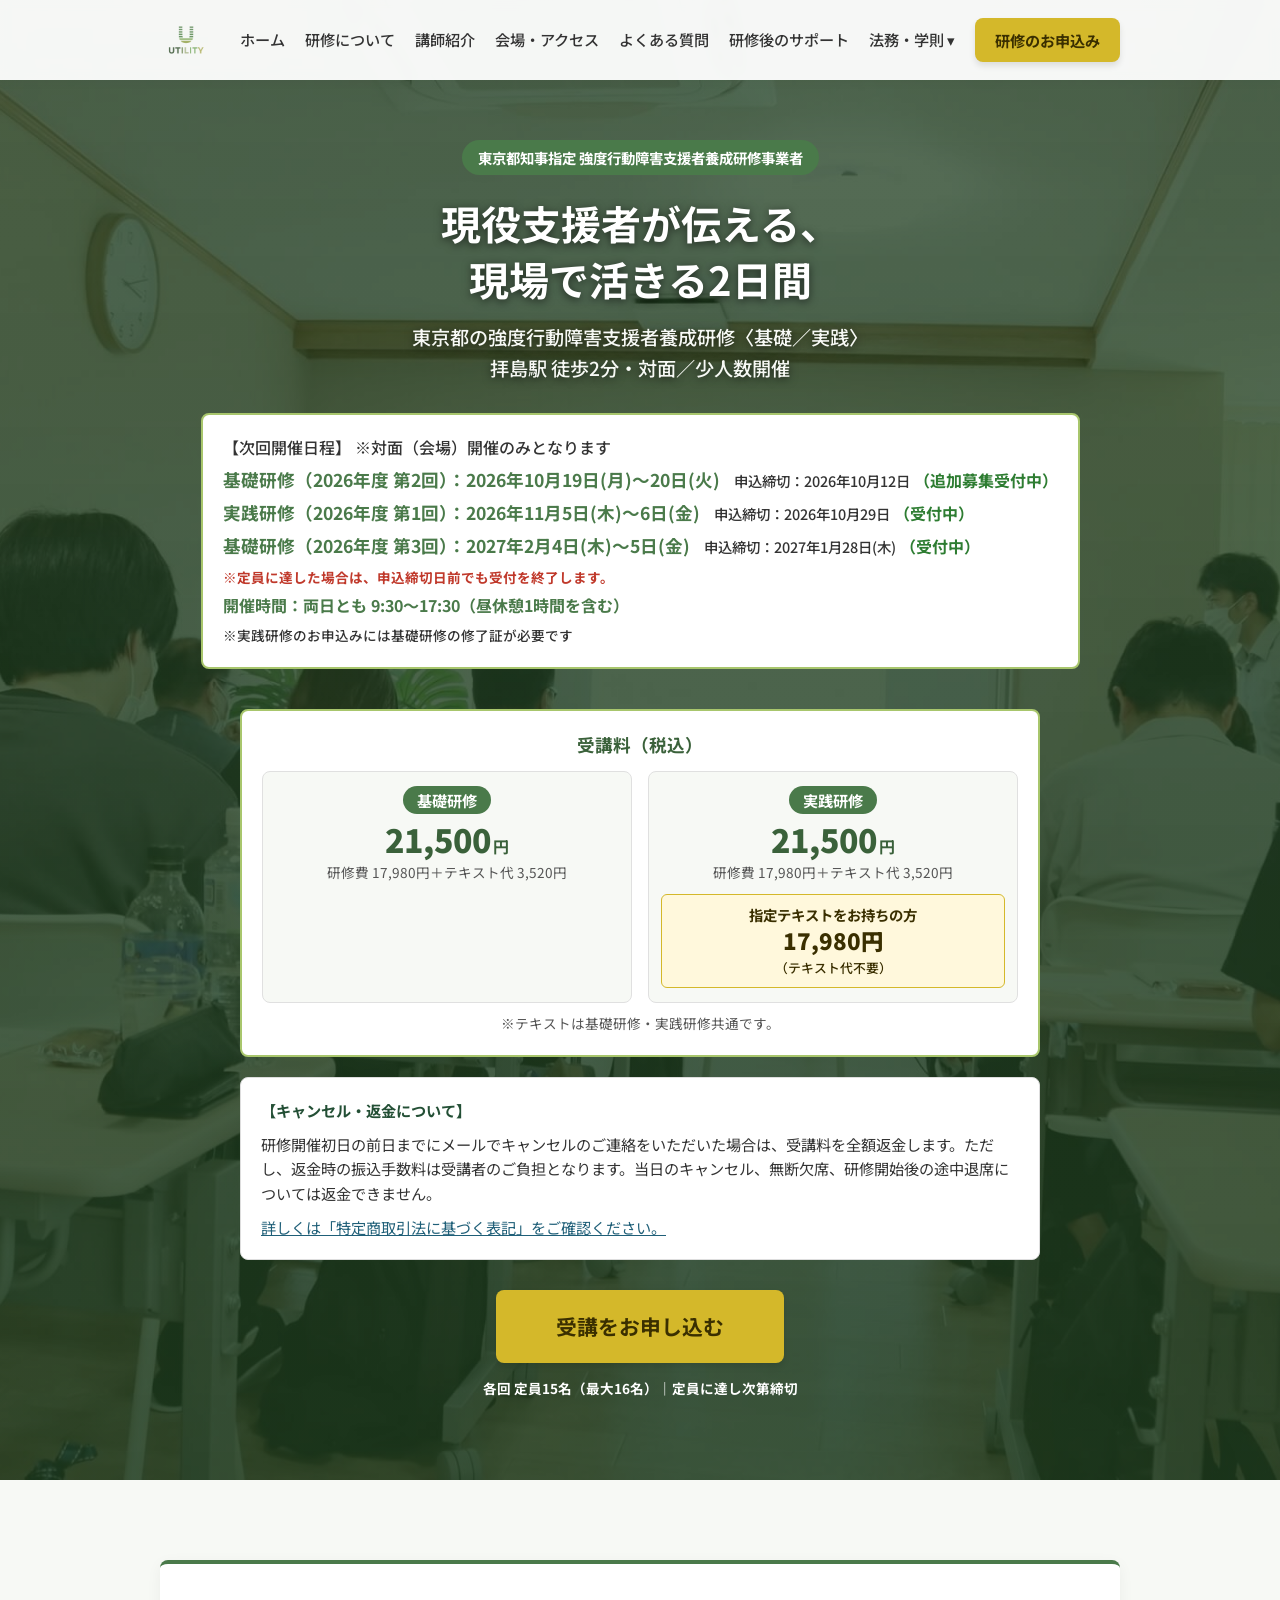
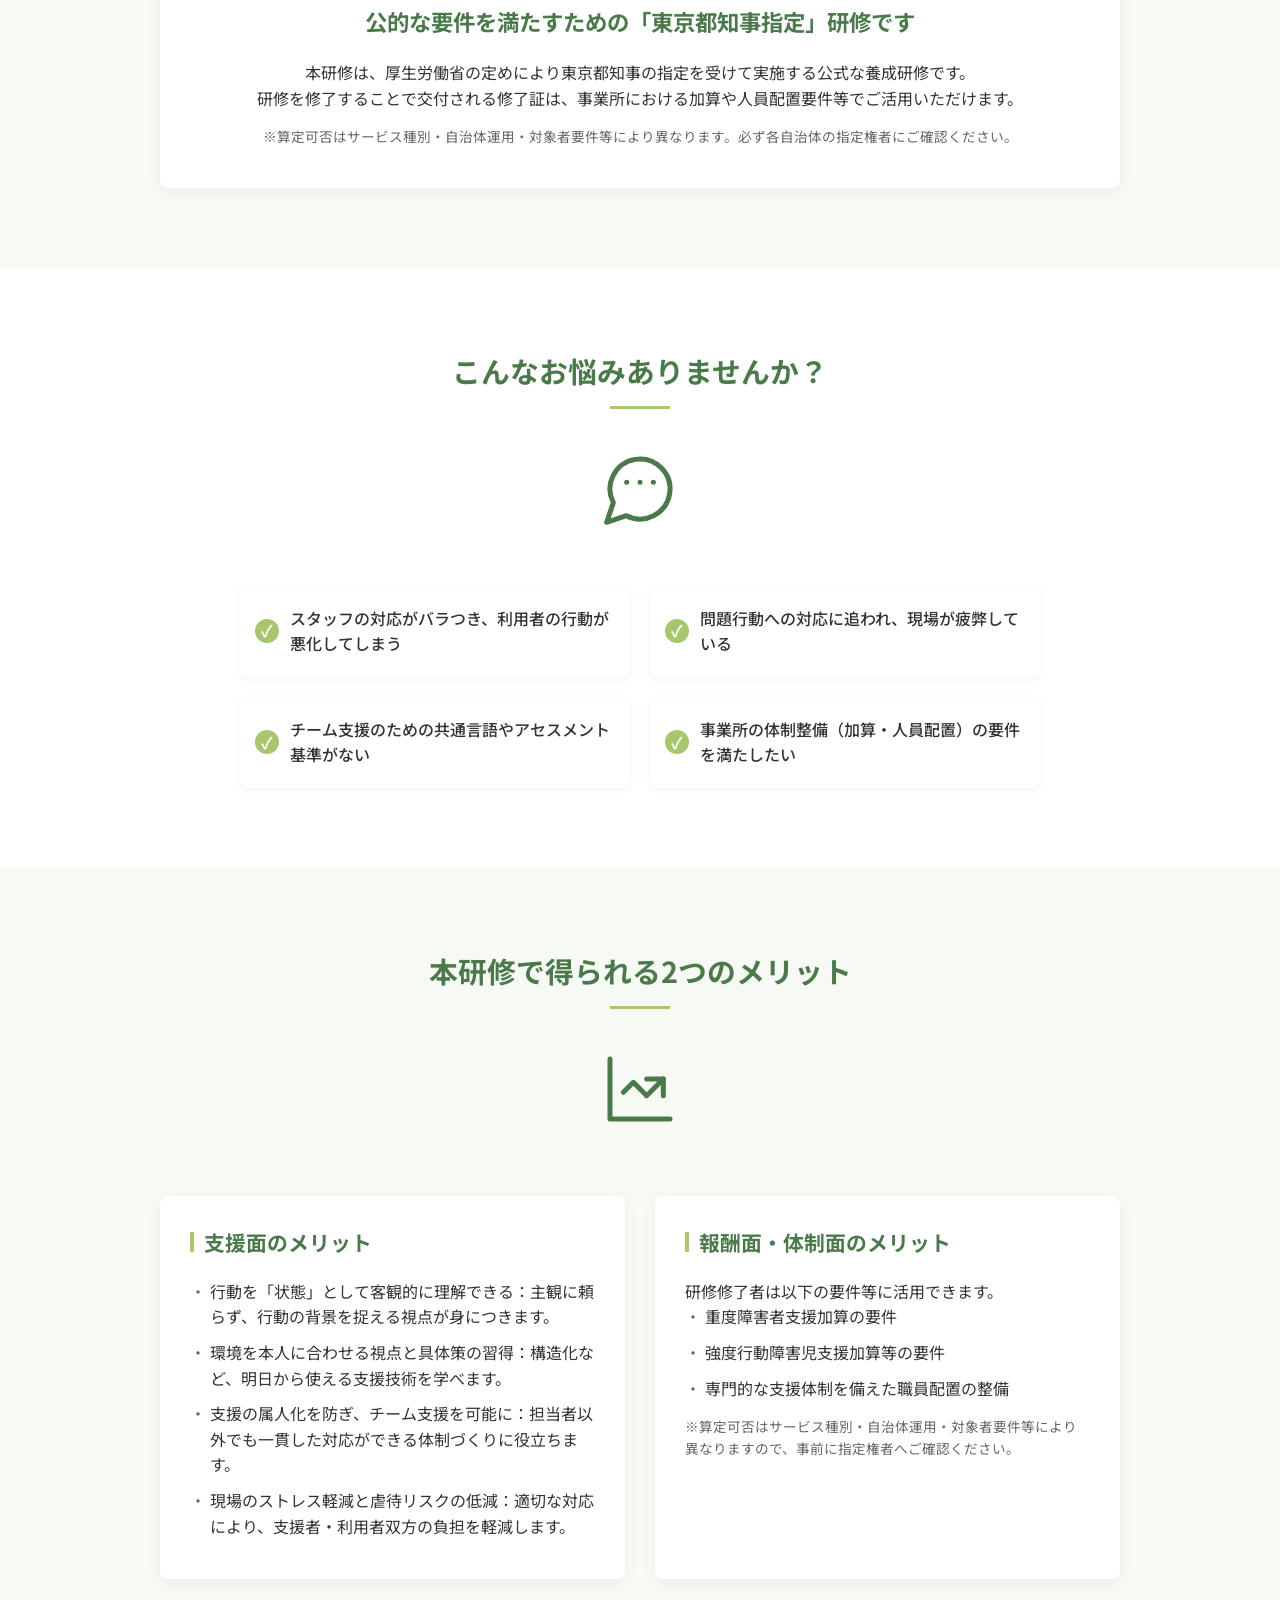
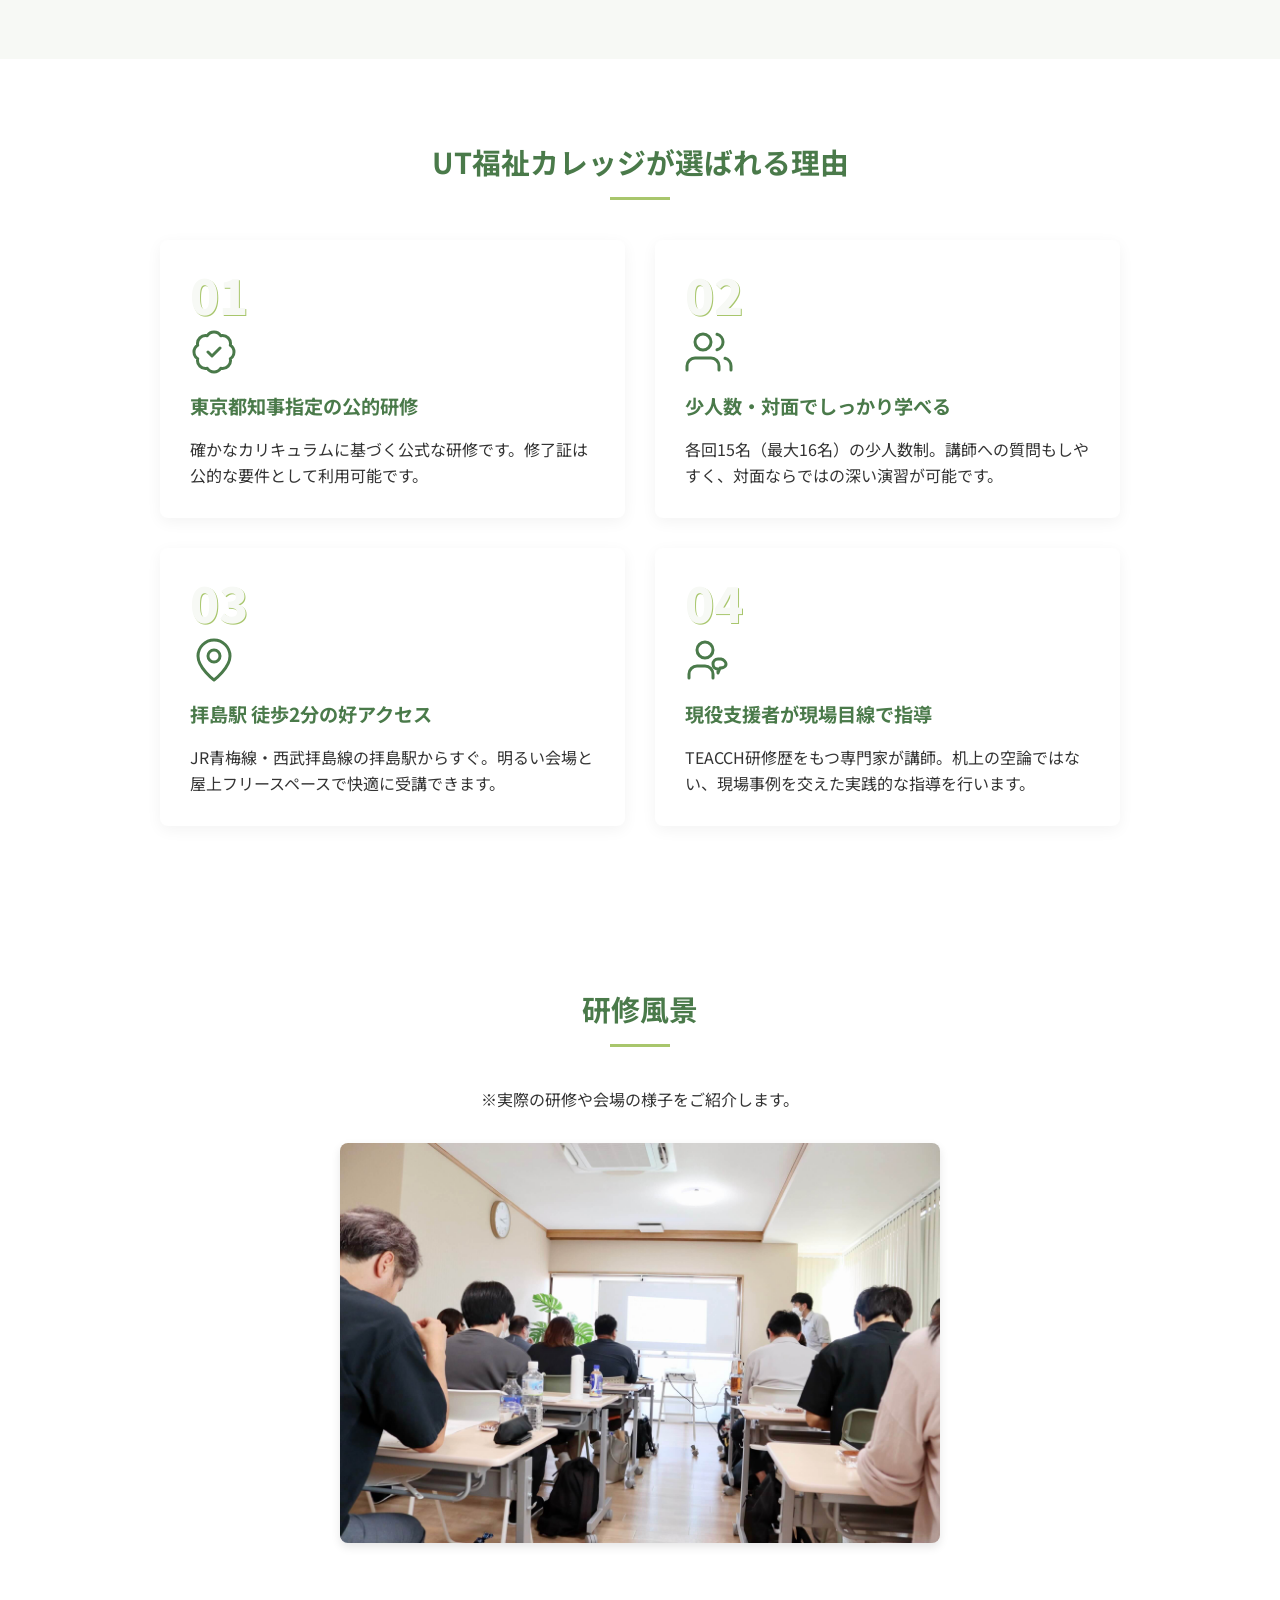
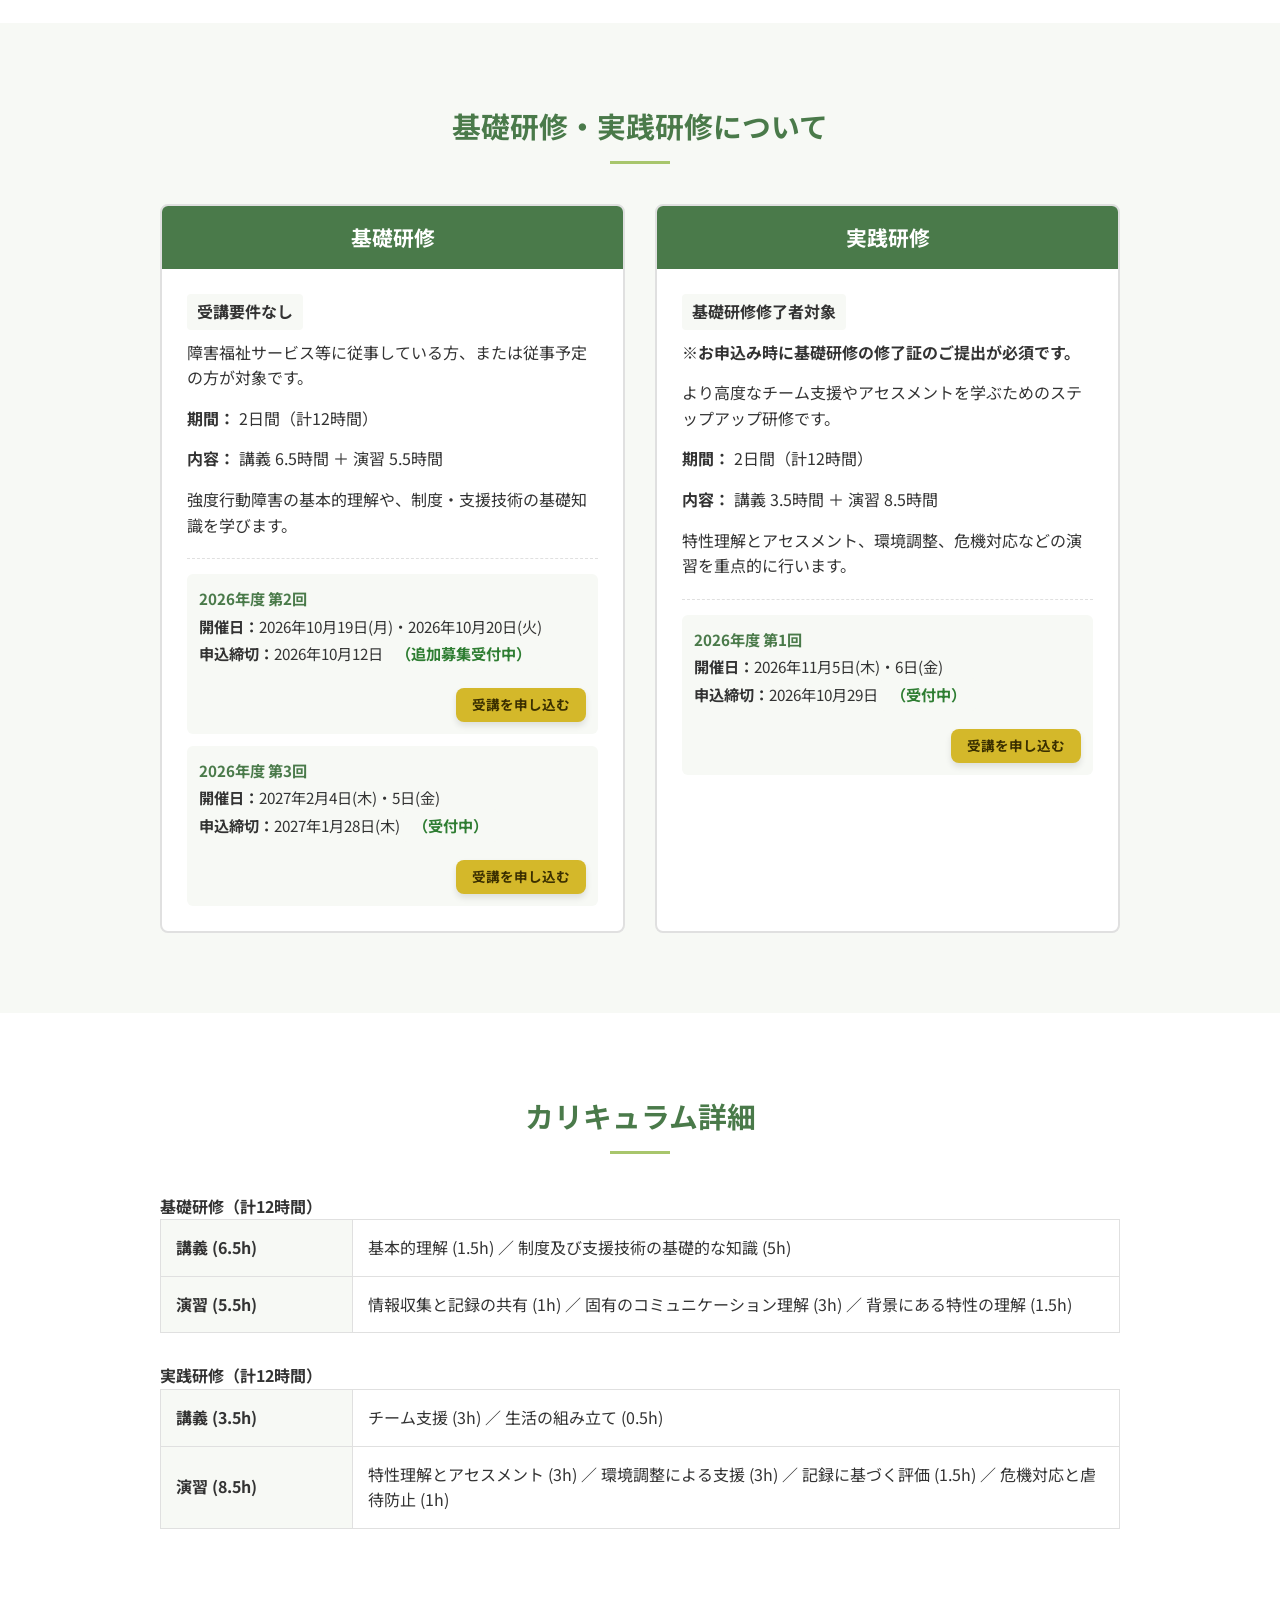
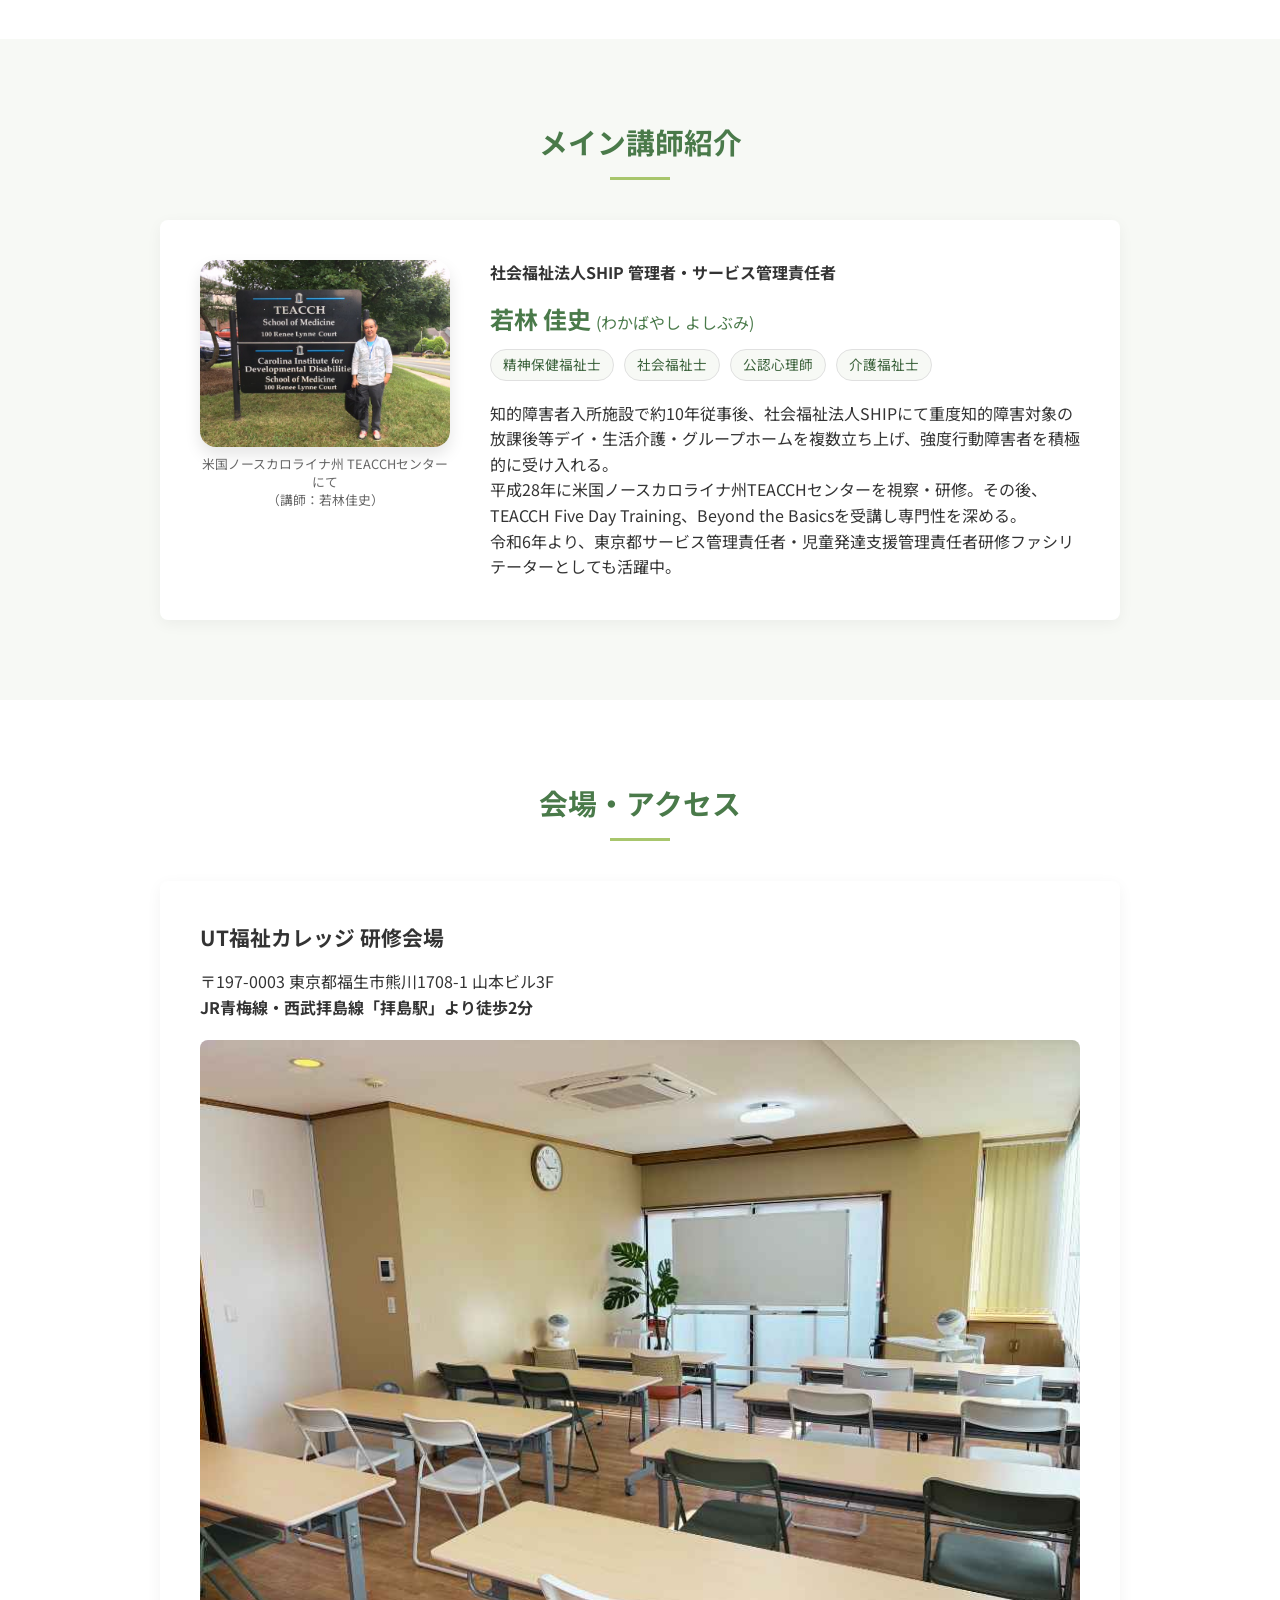
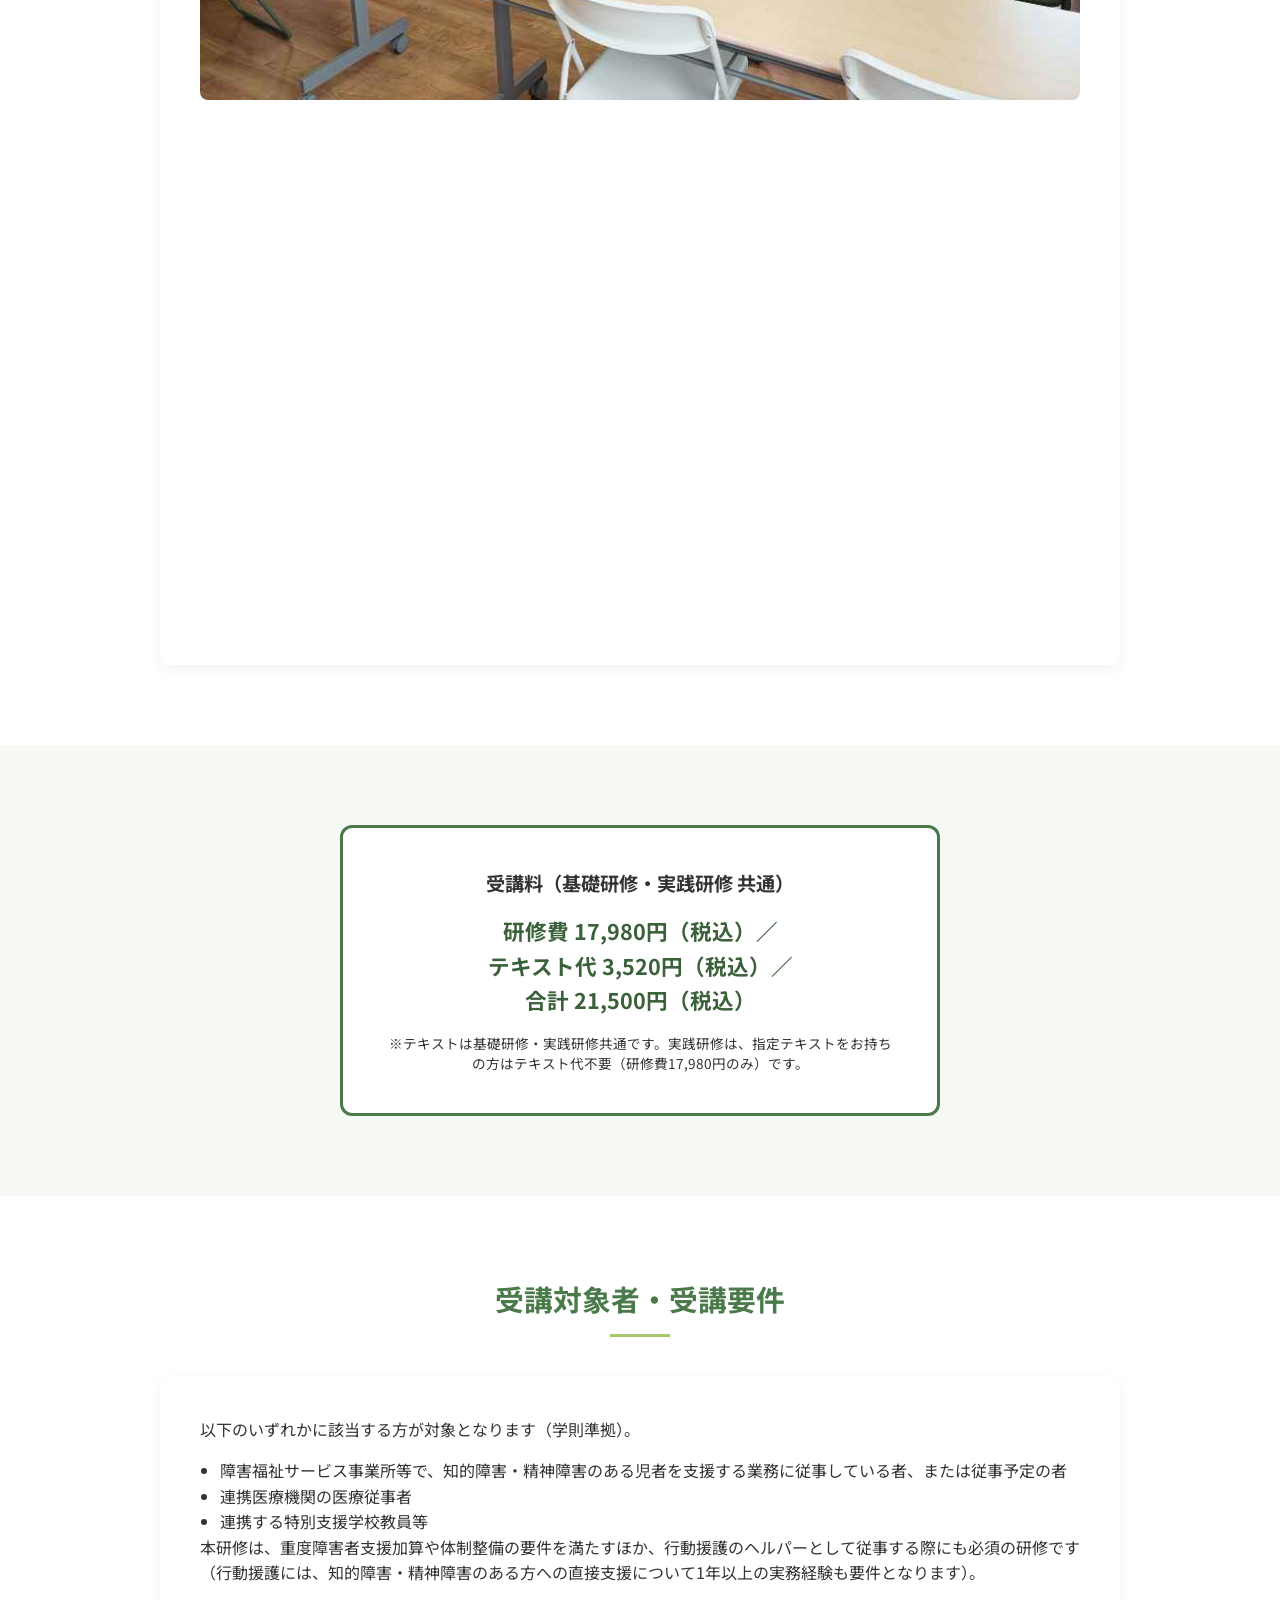
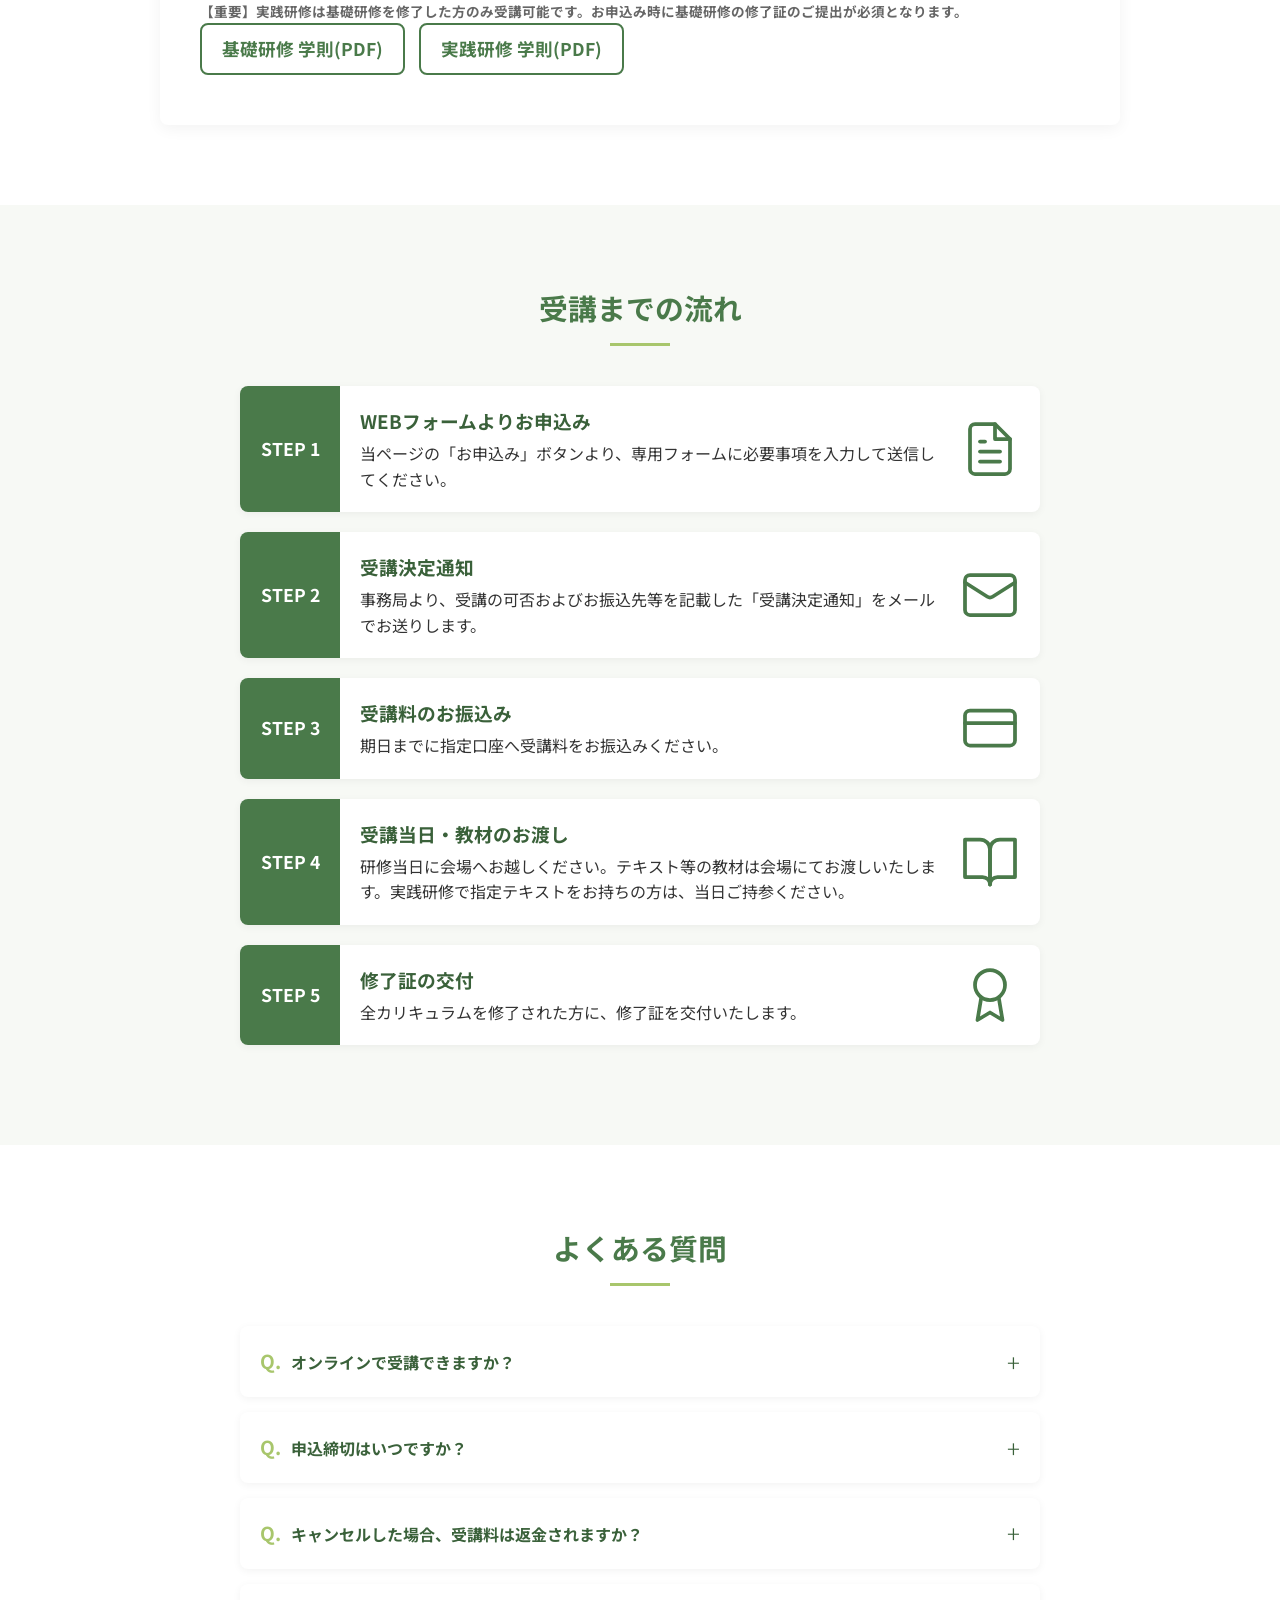
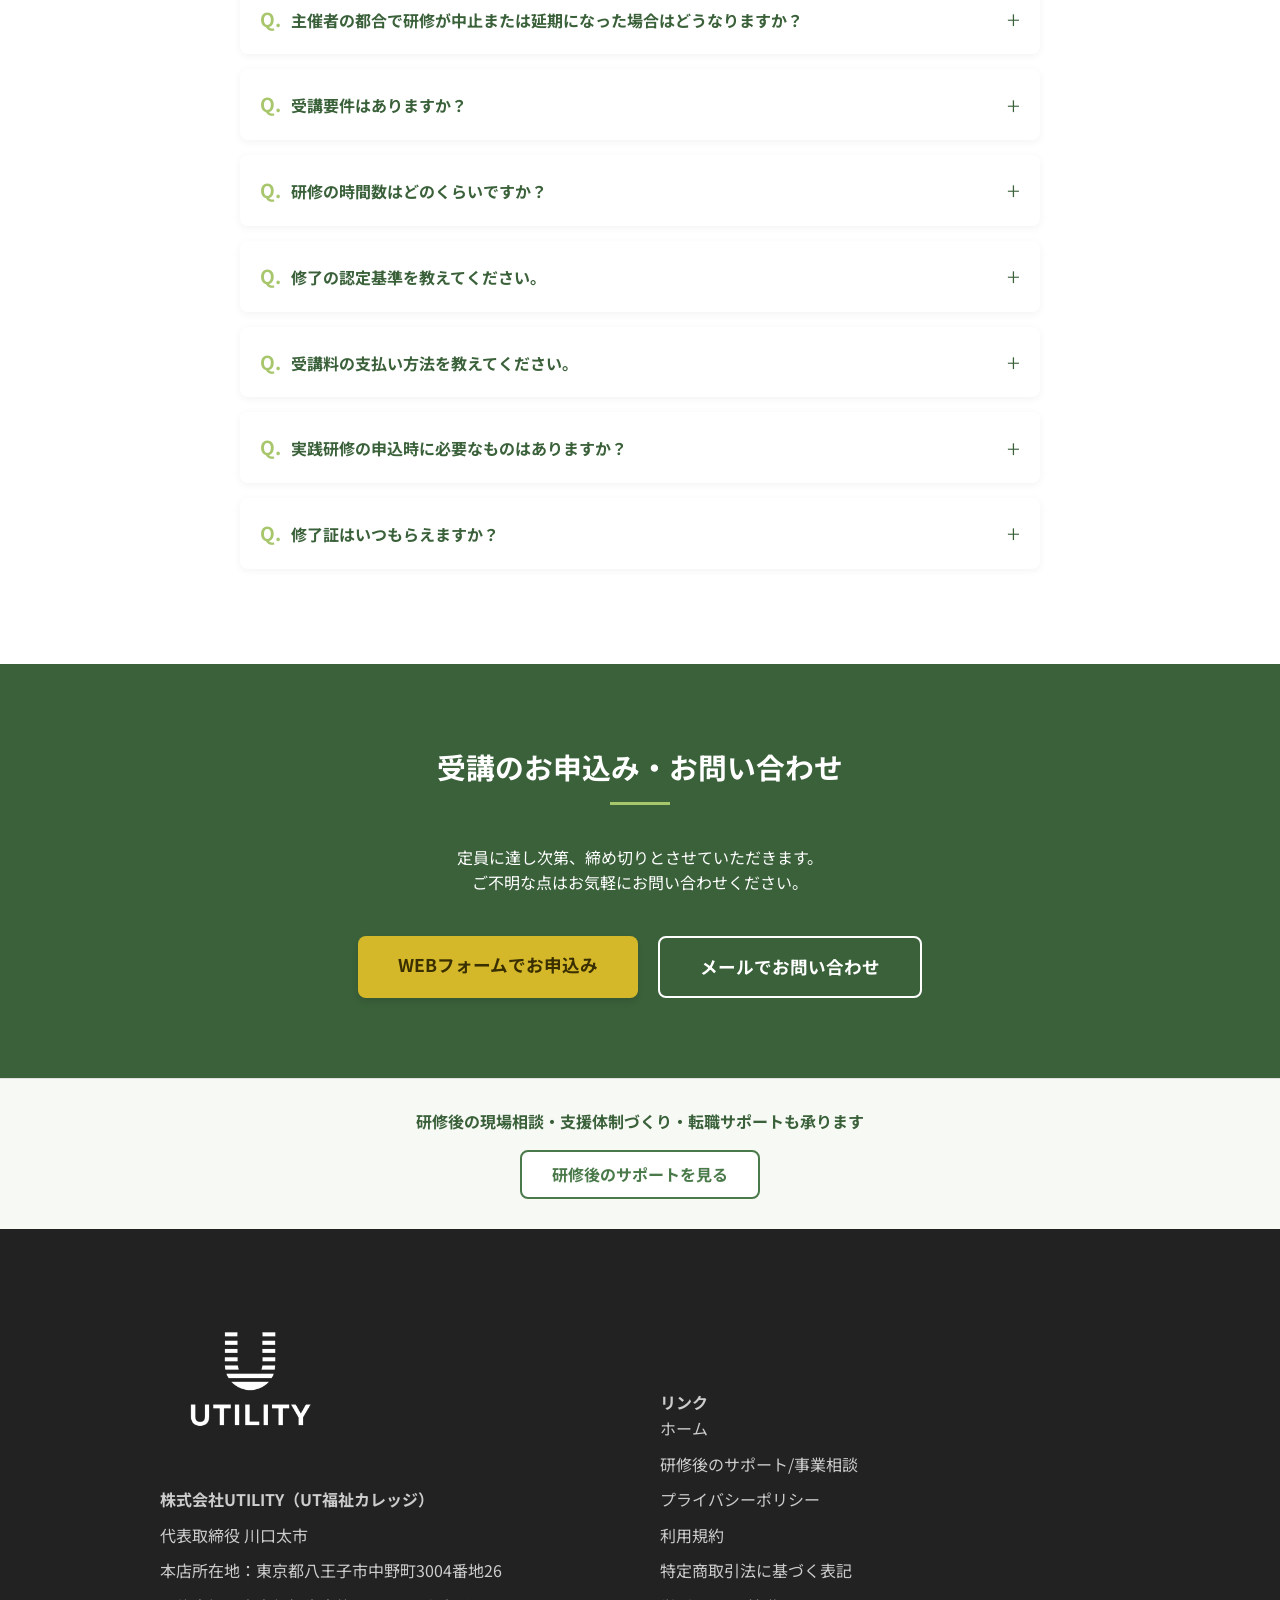
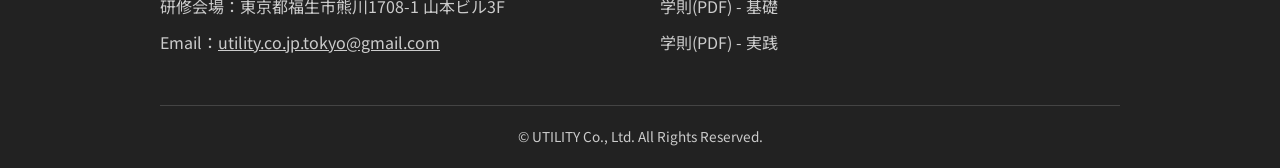
==== commit d99bac52: "HEROの受講料表示を研修別カード形式に変更し視認性を改善" ====
--- a/index.html
+++ b/index.html
@@ -321,8 +321,23 @@
           <p><span class="date" style="font-size:1rem;">開催時間：両日とも 9:30〜17:30（昼休憩1時間を含む）</span></p>
           <p style="font-size:0.85rem; margin-top:6px;">※実践研修のお申込みには基礎研修の修了証が必要です</p>
         </div>
-        <p style="margin-top:10px; font-weight:700; line-height:1.6;"><span style="white-space: nowrap;">受講料（税込）</span><span style="white-space: nowrap;">研修費 17,980円 ＋ </span><span style="white-space: nowrap;">テキスト代 3,520円 ＝ </span><span style="white-space: nowrap;">合計 21,500円</span></p>
-        <p style="font-size:0.85rem; margin-top:4px; line-height:1.5;">※テキストは基礎研修・実践研修共通です。実践研修は、指定テキストをお持ちの方はテキスト代不要（研修費17,980円のみ）です。</p>
+        <div class="hero-price">
+          <p class="hero-price-title">受講料（税込）</p>
+          <div class="hero-price-grid">
+            <div class="hero-price-item">
+              <p class="hero-price-course">基礎研修</p>
+              <p class="hero-price-total">21,500<span>円</span></p>
+              <p class="hero-price-breakdown">研修費 17,980円＋テキスト代 3,520円</p>
+            </div>
+            <div class="hero-price-item">
+              <p class="hero-price-course">実践研修</p>
+              <p class="hero-price-total">21,500<span>円</span></p>
+              <p class="hero-price-breakdown">研修費 17,980円＋テキスト代 3,520円</p>
+              <p class="hero-price-discount">指定テキストをお持ちの方<strong>17,980円</strong><span class="hero-price-discount-note">（テキスト代不要）</span></p>
+            </div>
+          </div>
+          <p class="hero-price-note">※テキストは基礎研修・実践研修共通です。</p>
+        </div>
 
         <div class="hero-refund-policy">
           <h4>【キャンセル・返金について】</h4>
--- a/css/style.css
+++ b/css/style.css
@@ -1048,3 +1048,89 @@
   color: #1f5f78 !important;
   text-decoration: underline !important;
 }
+/* -------------------------------------------
+ * Hero Price（受講料表示）
+ * ------------------------------------------- */
+.hero-price {
+  max-width: 800px;
+  margin: 0 auto 20px;
+  padding: 20px;
+  background-color: #fff;
+  color: #333;
+  border: 2px solid var(--color-sub);
+  border-radius: 8px;
+  text-align: center;
+}
+.hero-price-title {
+  font-weight: 700;
+  font-size: 1.1rem;
+  color: var(--color-main-dark);
+  margin-bottom: 12px;
+}
+.hero-price-grid {
+  display: grid;
+  grid-template-columns: repeat(2, 1fr);
+  gap: 16px;
+}
+.hero-price-item {
+  background-color: var(--color-bg-light);
+  border: 1px solid var(--color-border);
+  border-radius: 8px;
+  padding: 14px 12px;
+}
+.hero-price-course {
+  display: inline-block;
+  background-color: var(--color-main);
+  color: #fff;
+  font-weight: 700;
+  font-size: 0.95rem;
+  padding: 2px 14px;
+  border-radius: 20px;
+  margin-bottom: 6px;
+}
+.hero-price-total {
+  font-size: 2rem;
+  font-weight: 900;
+  line-height: 1.2;
+  color: var(--color-main-dark);
+}
+.hero-price-total span {
+  font-size: 1rem;
+  font-weight: 700;
+  margin-left: 2px;
+}
+.hero-price-breakdown {
+  font-size: 0.85rem;
+  color: #555;
+  margin-top: 4px;
+}
+.hero-price-discount {
+  margin-top: 10px;
+  padding: 8px;
+  background-color: #fff8dc;
+  border: 1px solid var(--color-cta);
+  border-radius: 6px;
+  font-size: 0.9rem;
+  font-weight: 700;
+  color: #3a2f00;
+}
+.hero-price-discount strong {
+  display: block;
+  font-size: 1.4rem;
+  font-weight: 900;
+  line-height: 1.3;
+}
+.hero-price-discount-note {
+  font-size: 0.8rem;
+  font-weight: 500;
+}
+.hero-price-note {
+  font-size: 0.85rem;
+  color: #555;
+  margin-top: 10px;
+}
+@media (max-width: 768px) {
+  .hero-price { padding: 16px; }
+  .hero-price-grid { grid-template-columns: 1fr; gap: 12px; }
+  .hero-price-total { font-size: 1.8rem; }
+}
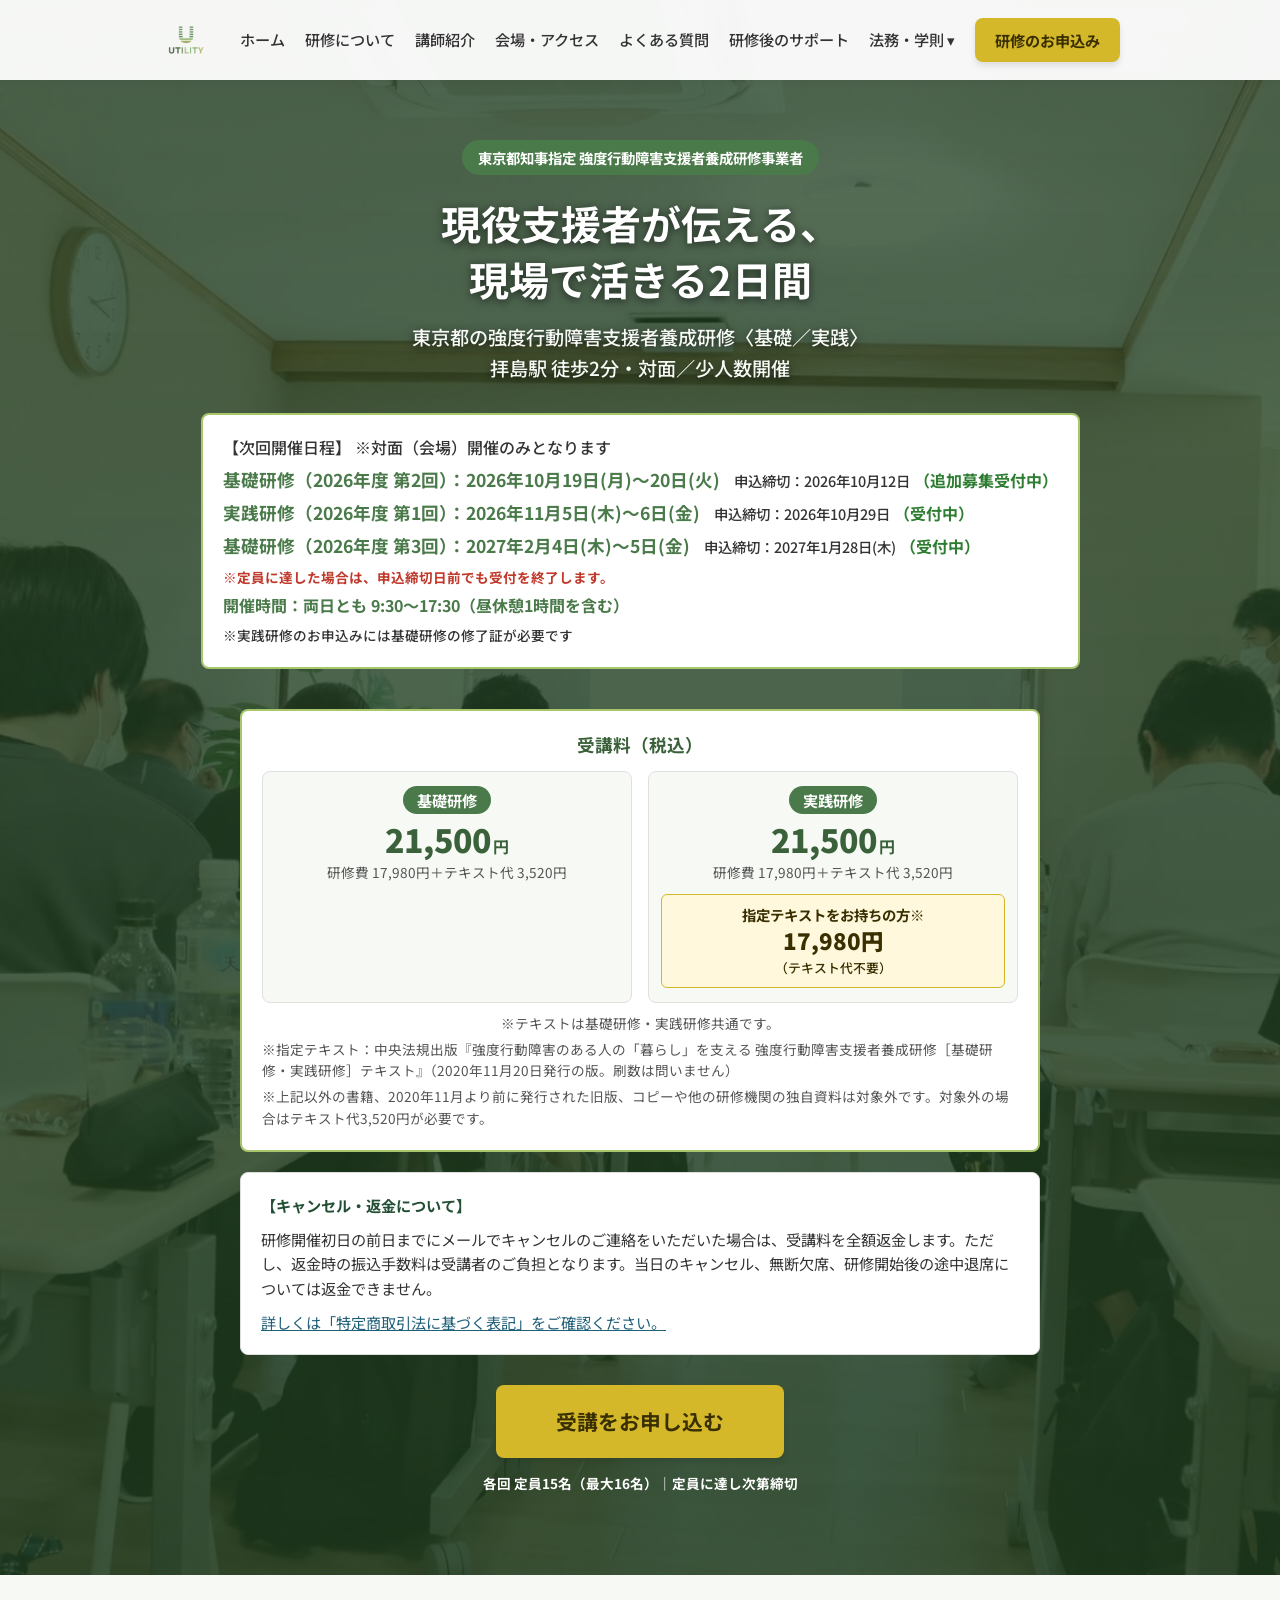
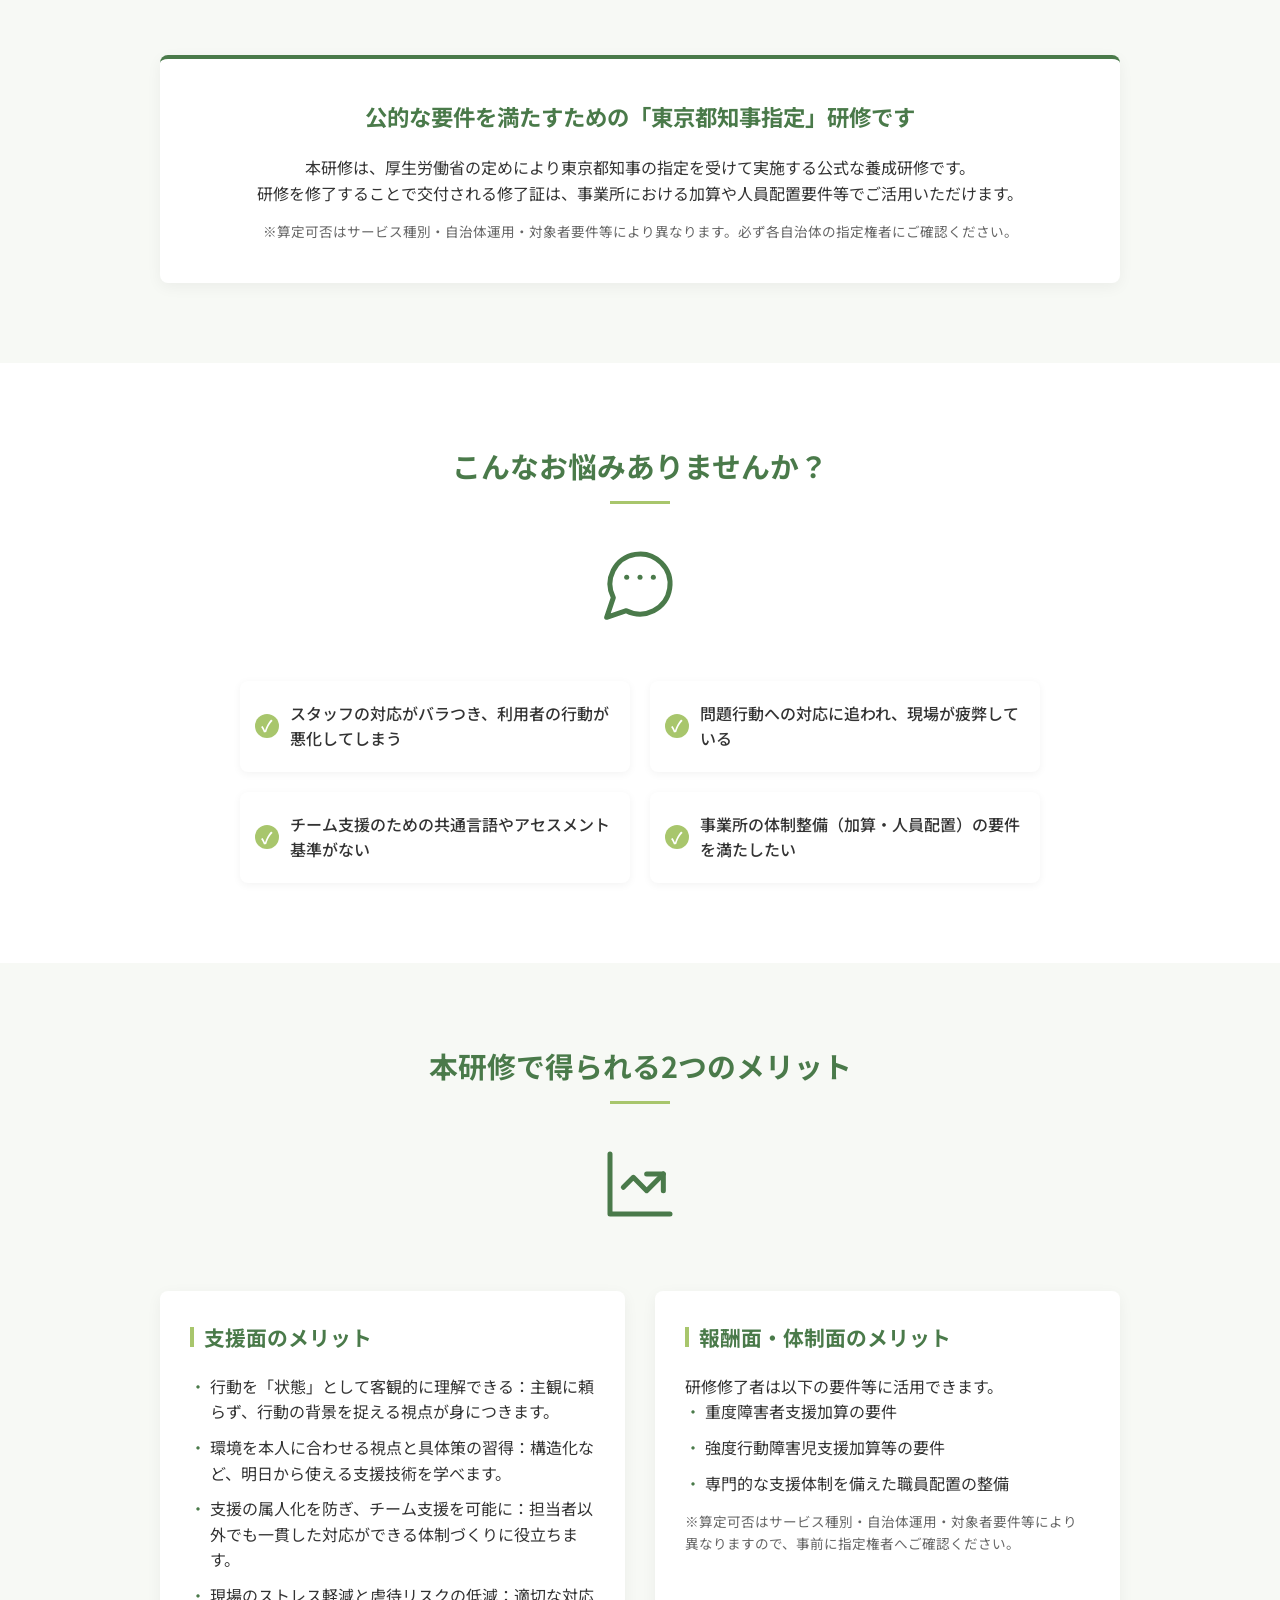
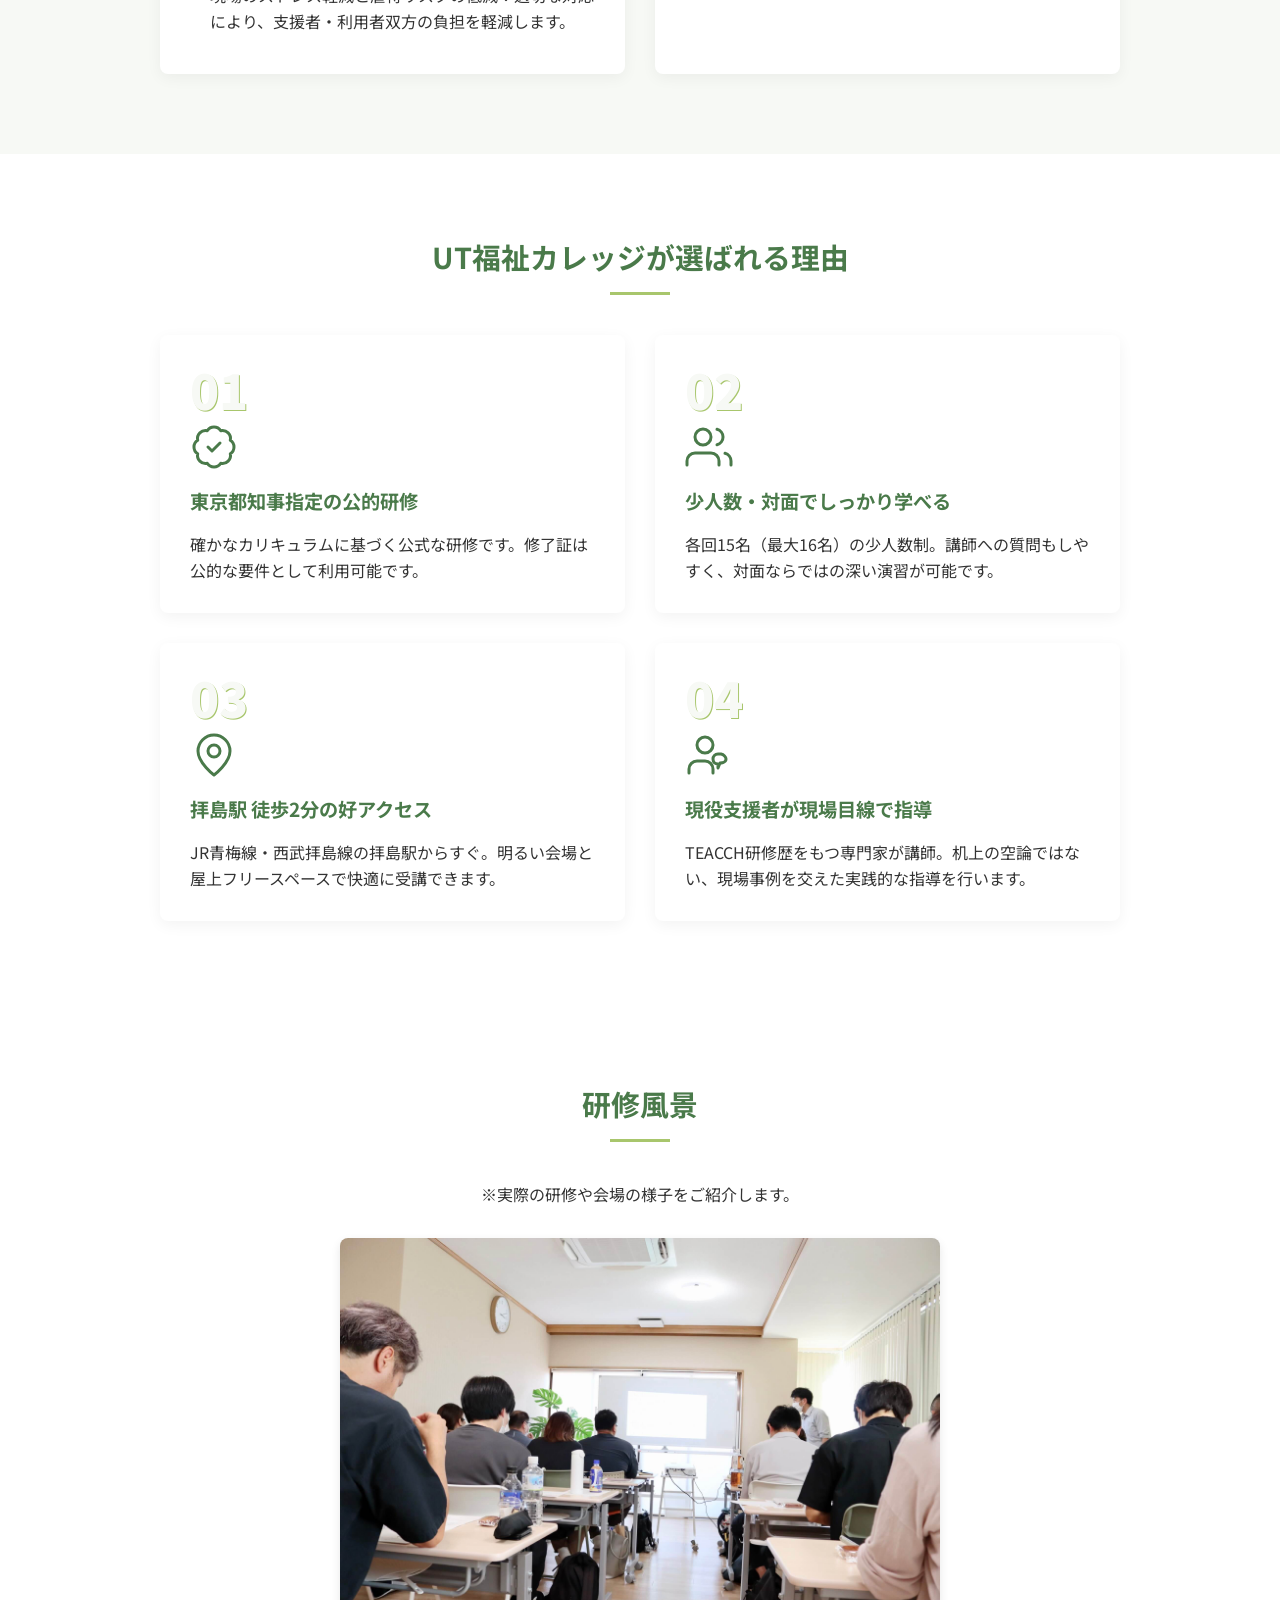
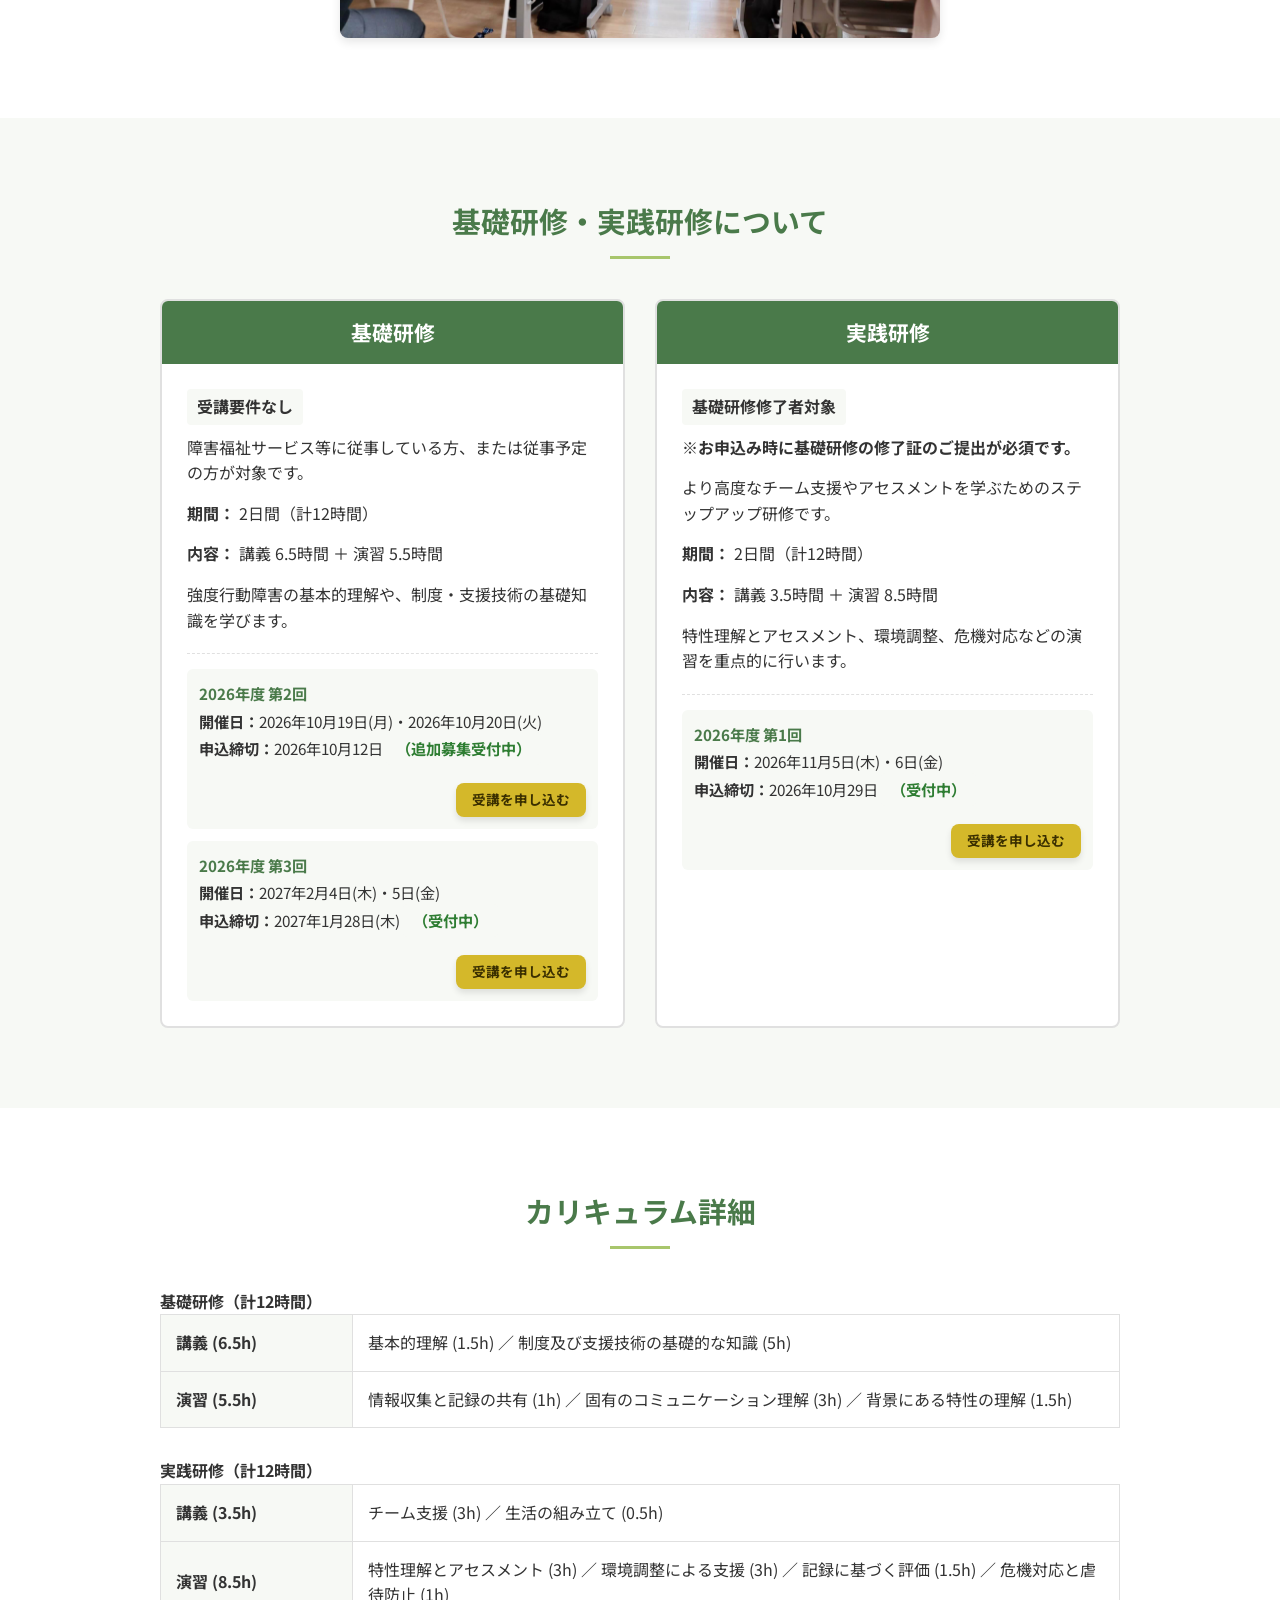
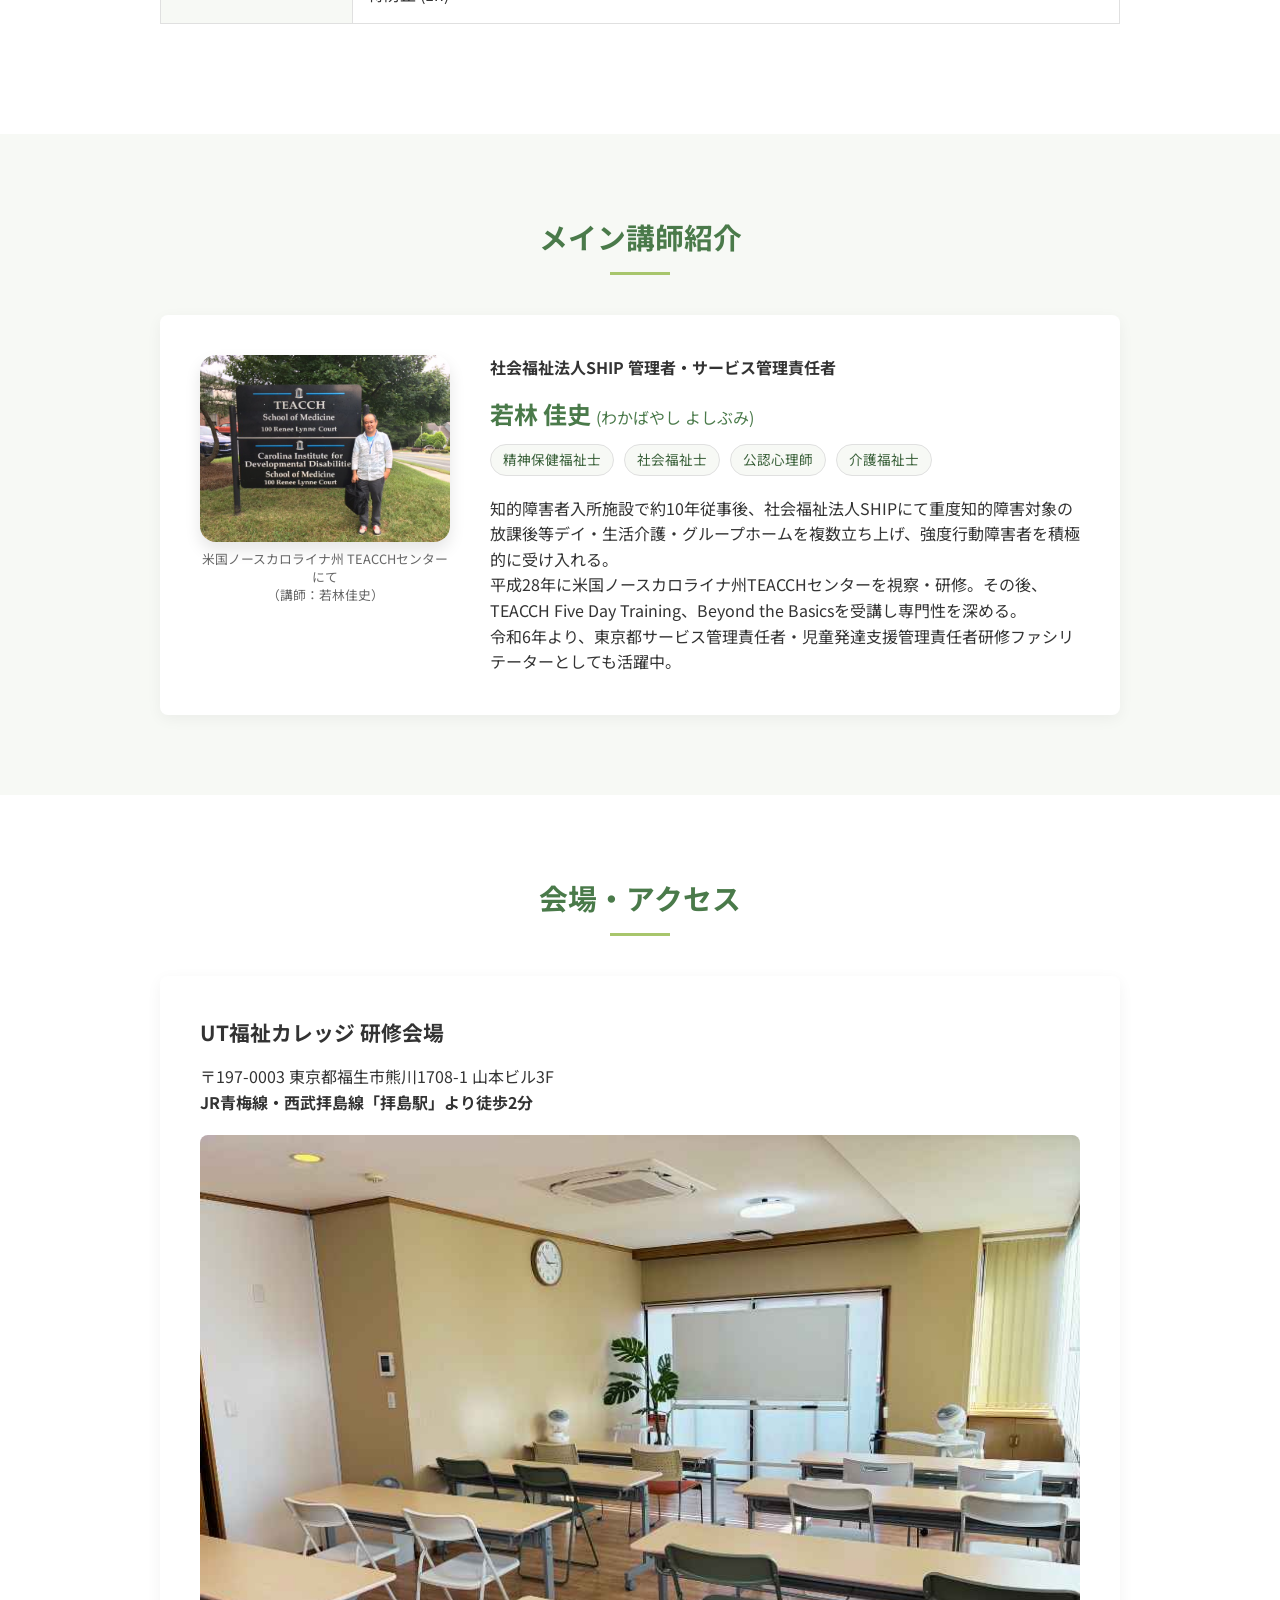
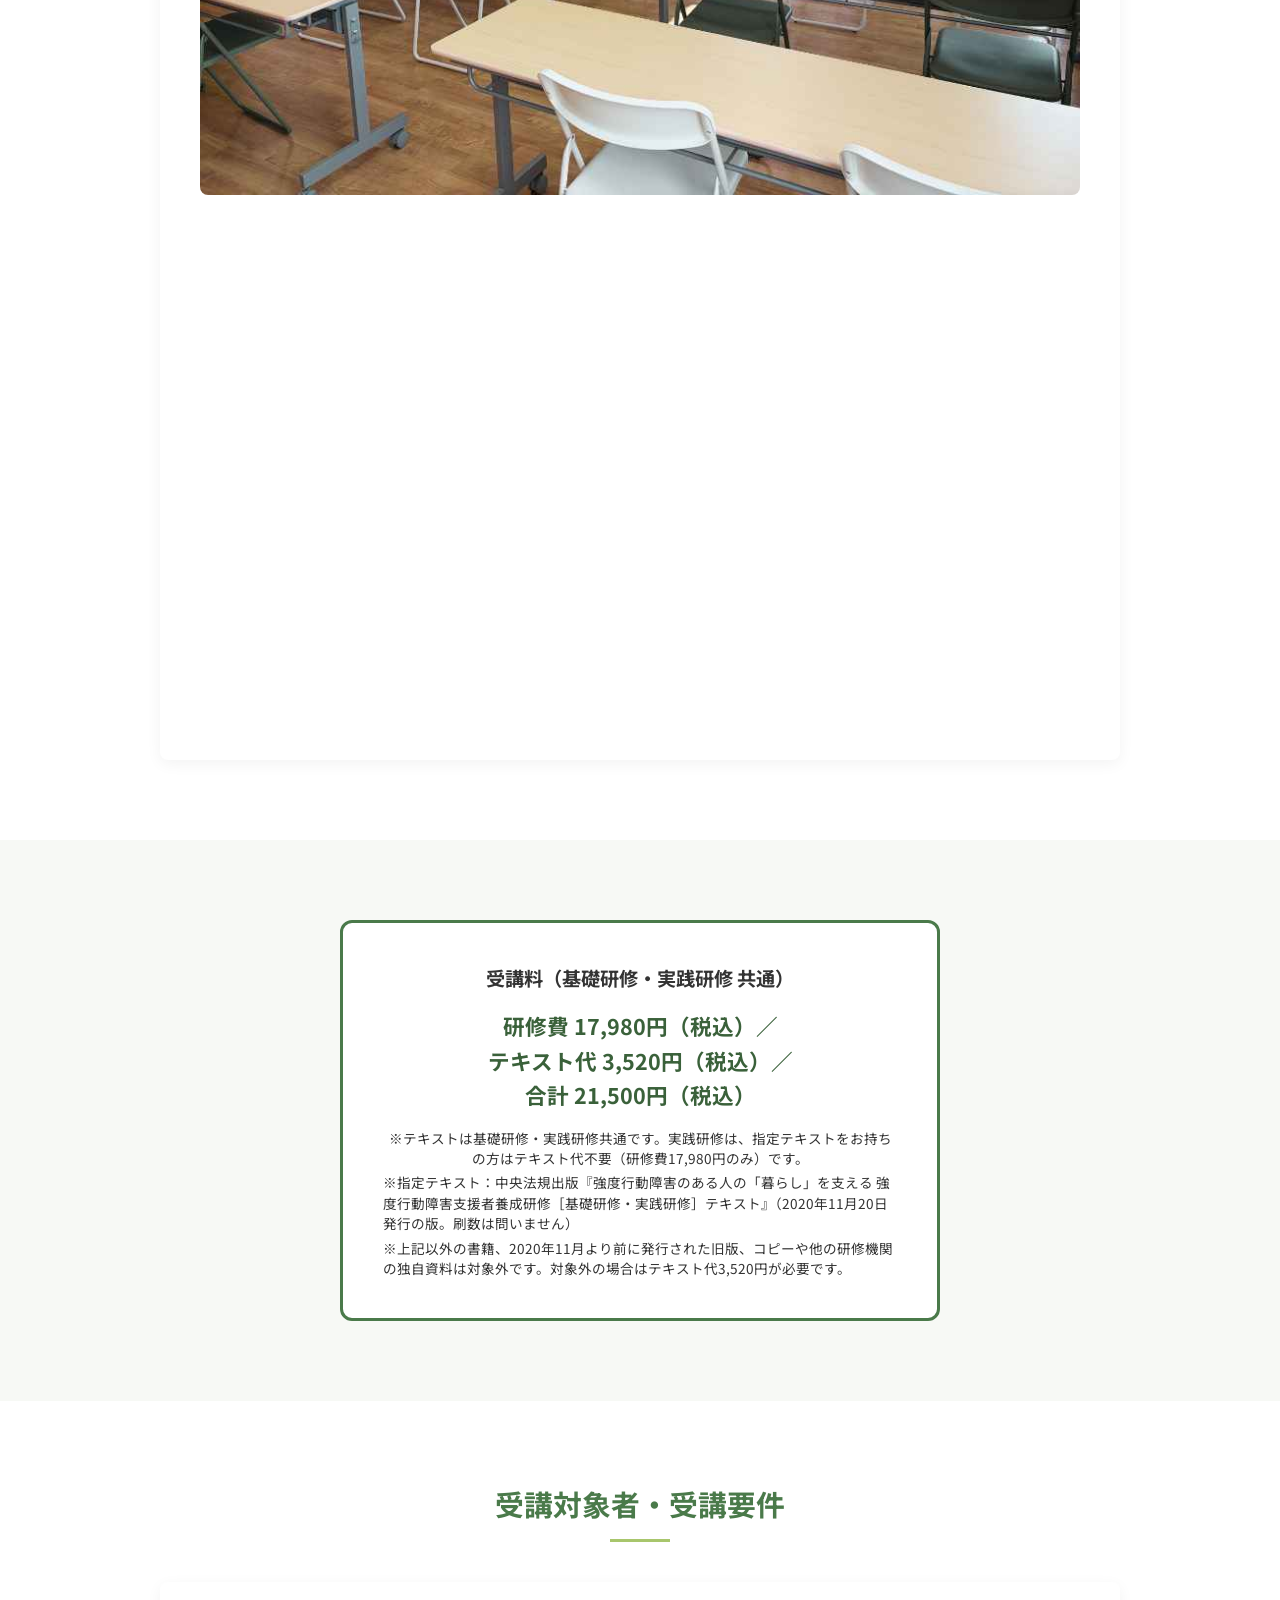
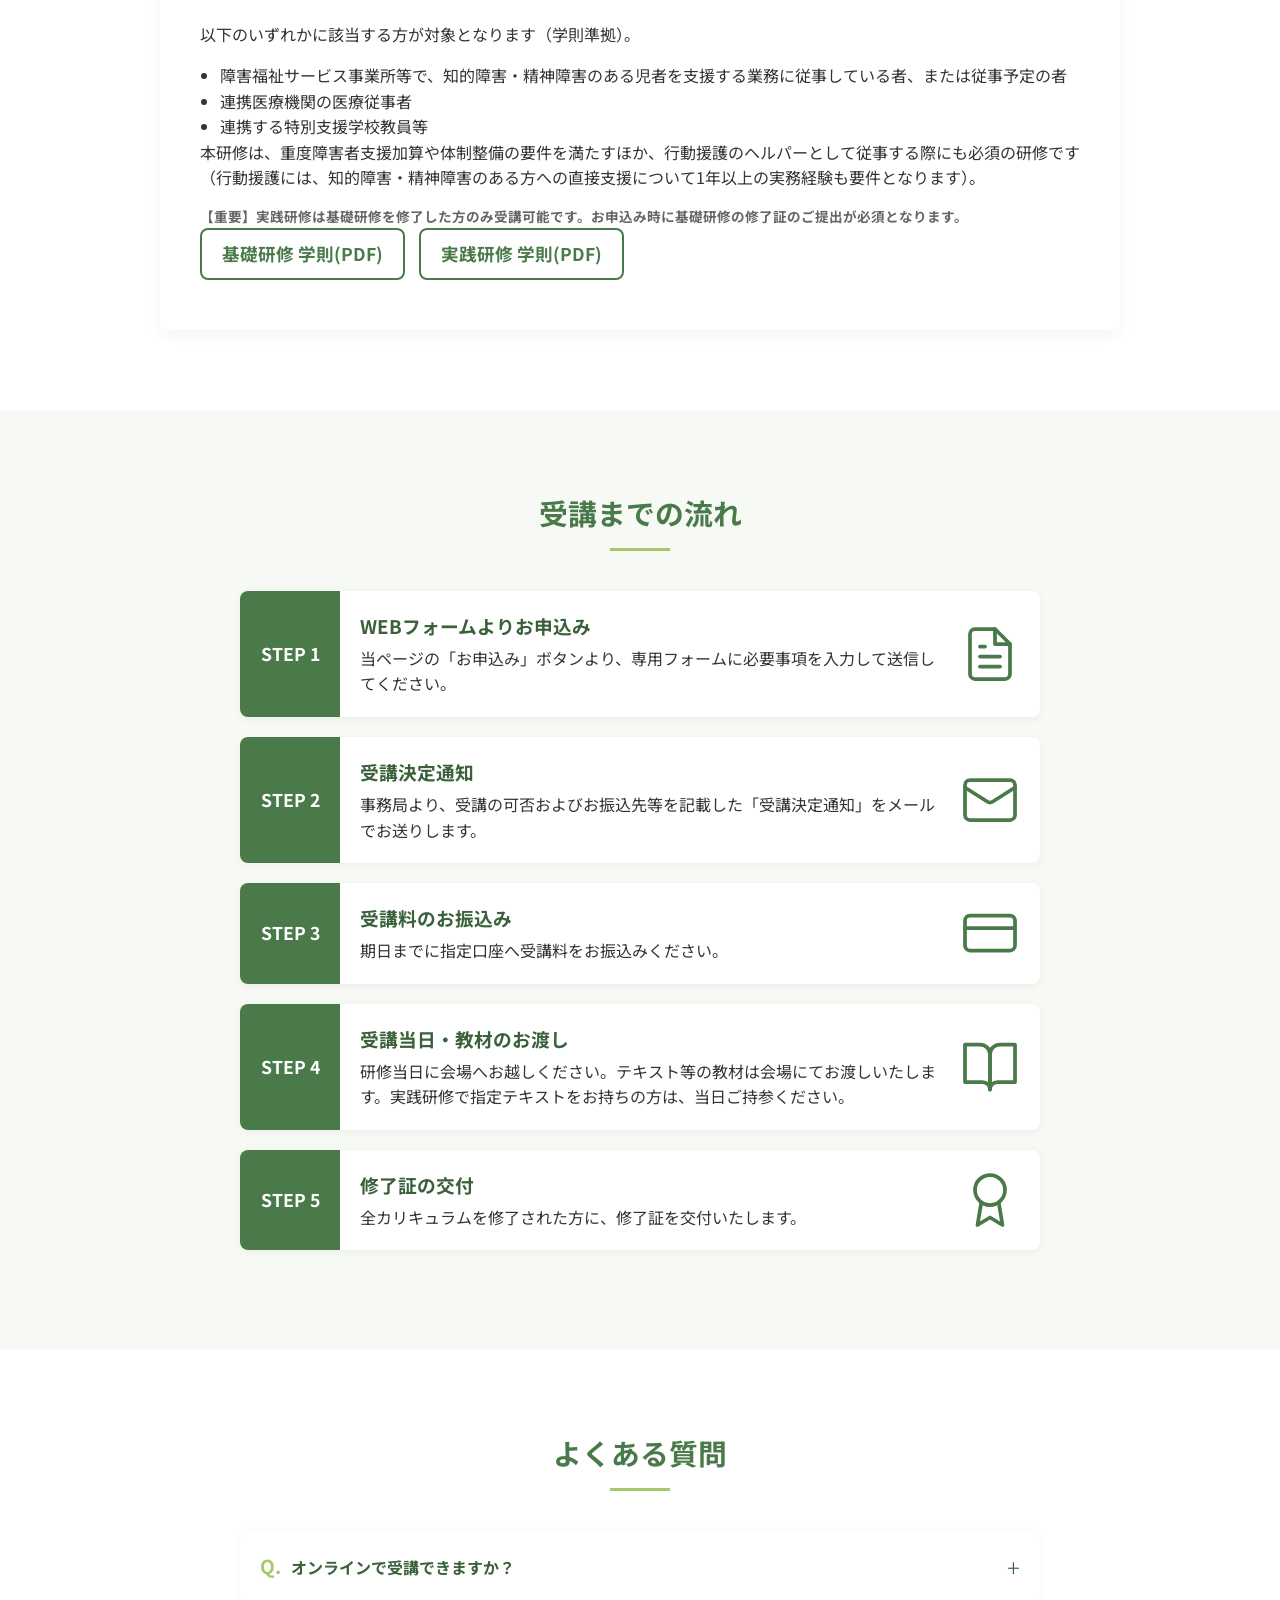
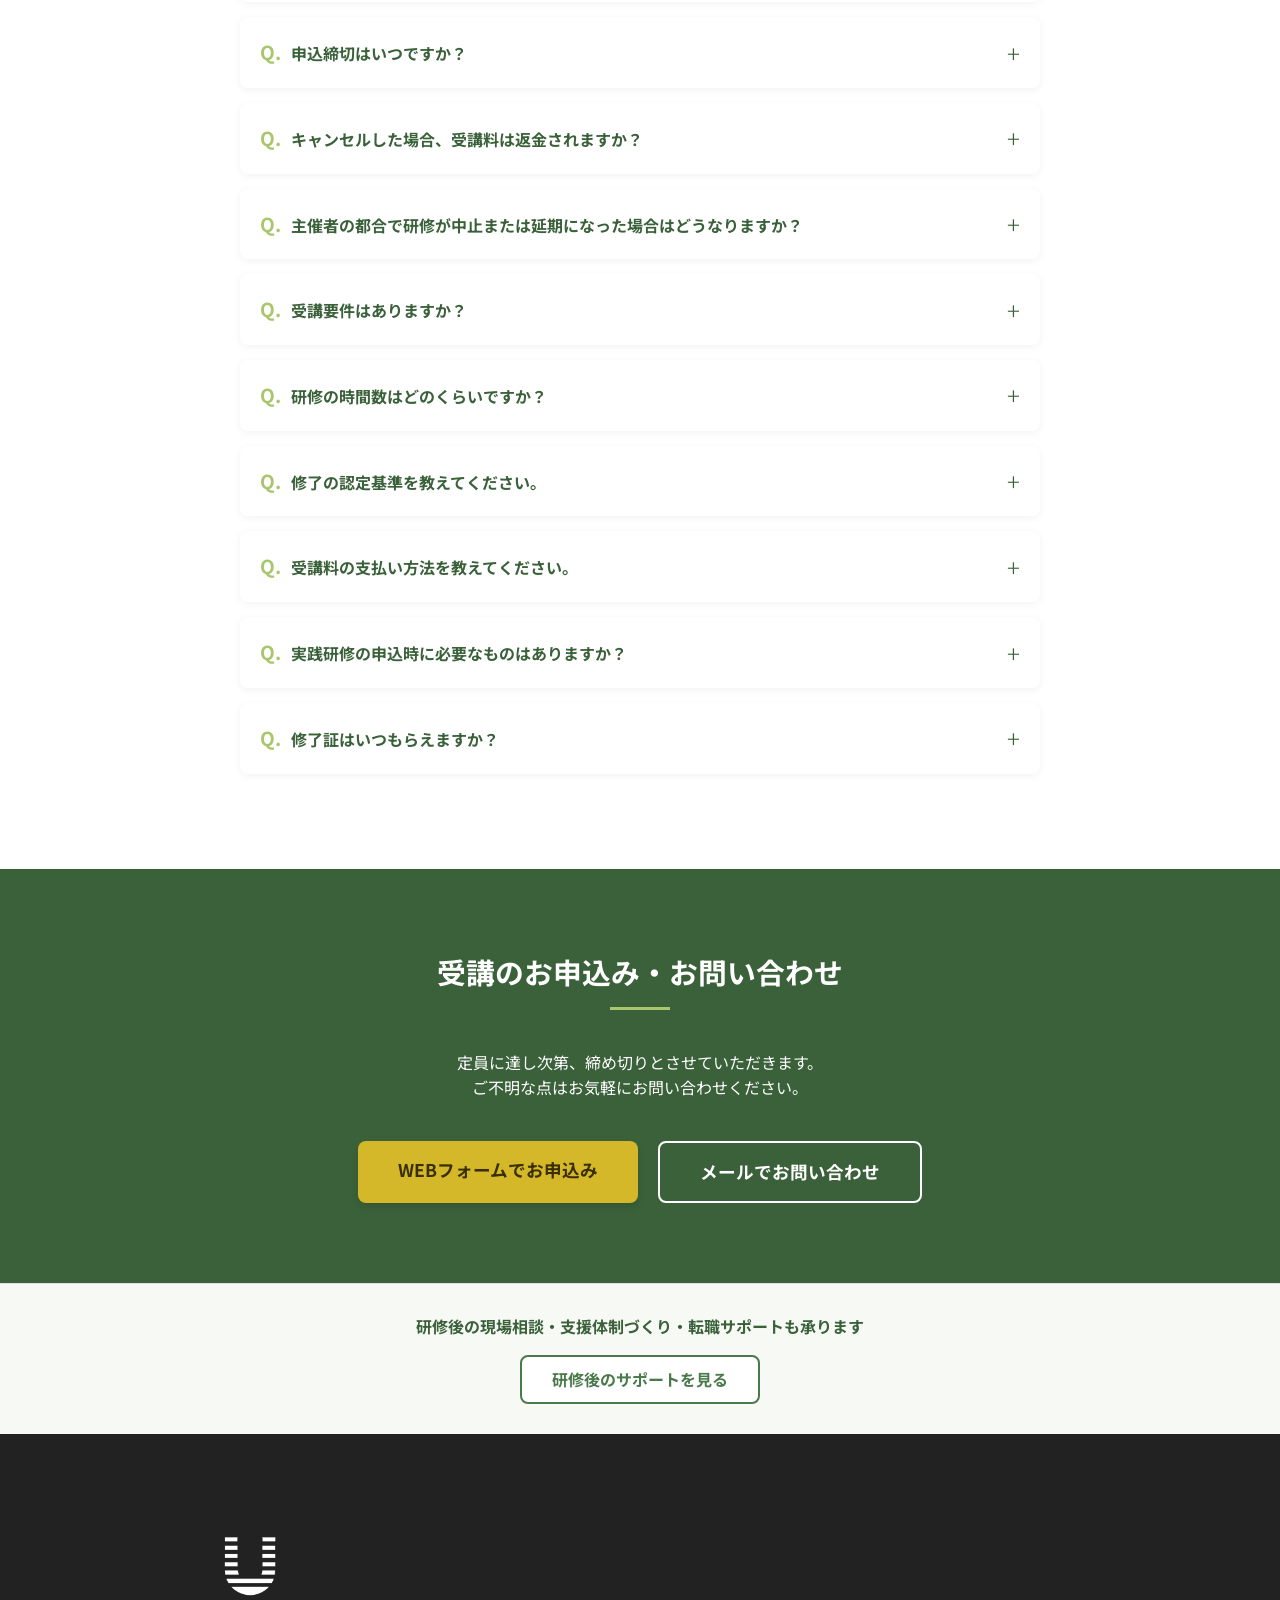
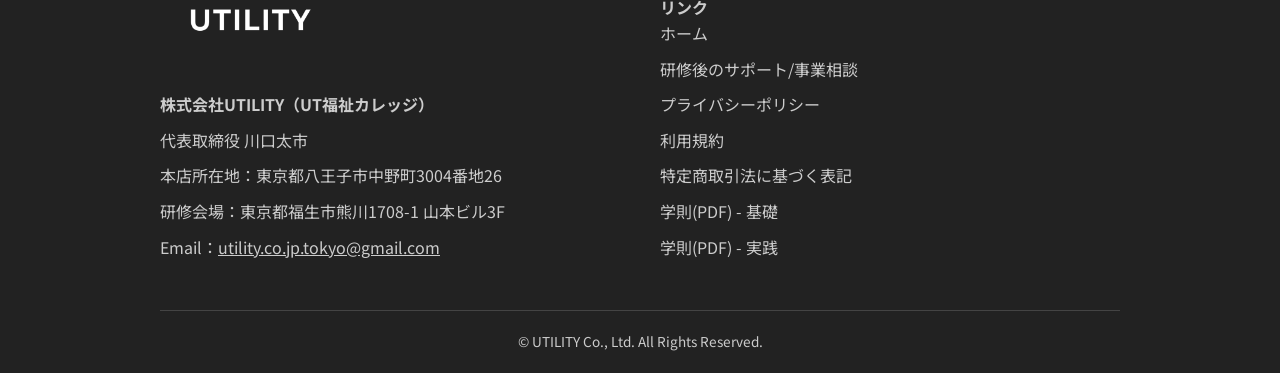
==== commit 3e27f81d: "受講料欄に指定テキストの条件（書名・対象版・対象外）の注記を追加" ====
--- a/index.html
+++ b/index.html
@@ -333,10 +333,12 @@
               <p class="hero-price-course">実践研修</p>
               <p class="hero-price-total">21,500<span>円</span></p>
               <p class="hero-price-breakdown">研修費 17,980円＋テキスト代 3,520円</p>
-              <p class="hero-price-discount">指定テキストをお持ちの方<strong>17,980円</strong><span class="hero-price-discount-note">（テキスト代不要）</span></p>
+              <p class="hero-price-discount">指定テキストをお持ちの方※<strong>17,980円</strong><span class="hero-price-discount-note">（テキスト代不要）</span></p>
             </div>
           </div>
           <p class="hero-price-note">※テキストは基礎研修・実践研修共通です。</p>
+          <p class="hero-price-note" style="text-align:left; margin-top:4px;">※指定テキスト：中央法規出版『強度行動障害のある人の「暮らし」を支える 強度行動障害支援者養成研修［基礎研修・実践研修］テキスト』（2020年11月20日発行の版。刷数は問いません）</p>
+          <p class="hero-price-note" style="text-align:left; margin-top:4px;">※上記以外の書籍、2020年11月より前に発行された旧版、コピーや他の研修機関の独自資料は対象外です。対象外の場合はテキスト代3,520円が必要です。</p>
         </div>
 
         <div class="hero-refund-policy">
@@ -619,6 +621,8 @@
           <div class="price-title">受講料（基礎研修・実践研修 共通）</div>
           <div style="font-size: 1.35rem; font-weight: 700; color: var(--color-main-dark); margin: 15px 0; line-height: 1.6;"><span style="white-space: nowrap;">研修費 17,980円（税込）</span>／<span style="white-space: nowrap;">テキスト代 3,520円（税込）</span>／<span style="white-space: nowrap;">合計 21,500円（税込）</span></div>
           <p style="font-size:0.85rem; margin-top:10px; line-height:1.5;">※テキストは基礎研修・実践研修共通です。実践研修は、指定テキストをお持ちの方はテキスト代不要（研修費17,980円のみ）です。</p>
+          <p style="font-size:0.85rem; margin-top:4px; line-height:1.5; text-align:left;">※指定テキスト：中央法規出版『強度行動障害のある人の「暮らし」を支える 強度行動障害支援者養成研修［基礎研修・実践研修］テキスト』（2020年11月20日発行の版。刷数は問いません）</p>
+          <p style="font-size:0.85rem; margin-top:4px; line-height:1.5; text-align:left;">※上記以外の書籍、2020年11月より前に発行された旧版、コピーや他の研修機関の独自資料は対象外です。対象外の場合はテキスト代3,520円が必要です。</p>
         </div>
       </div>
     </section>
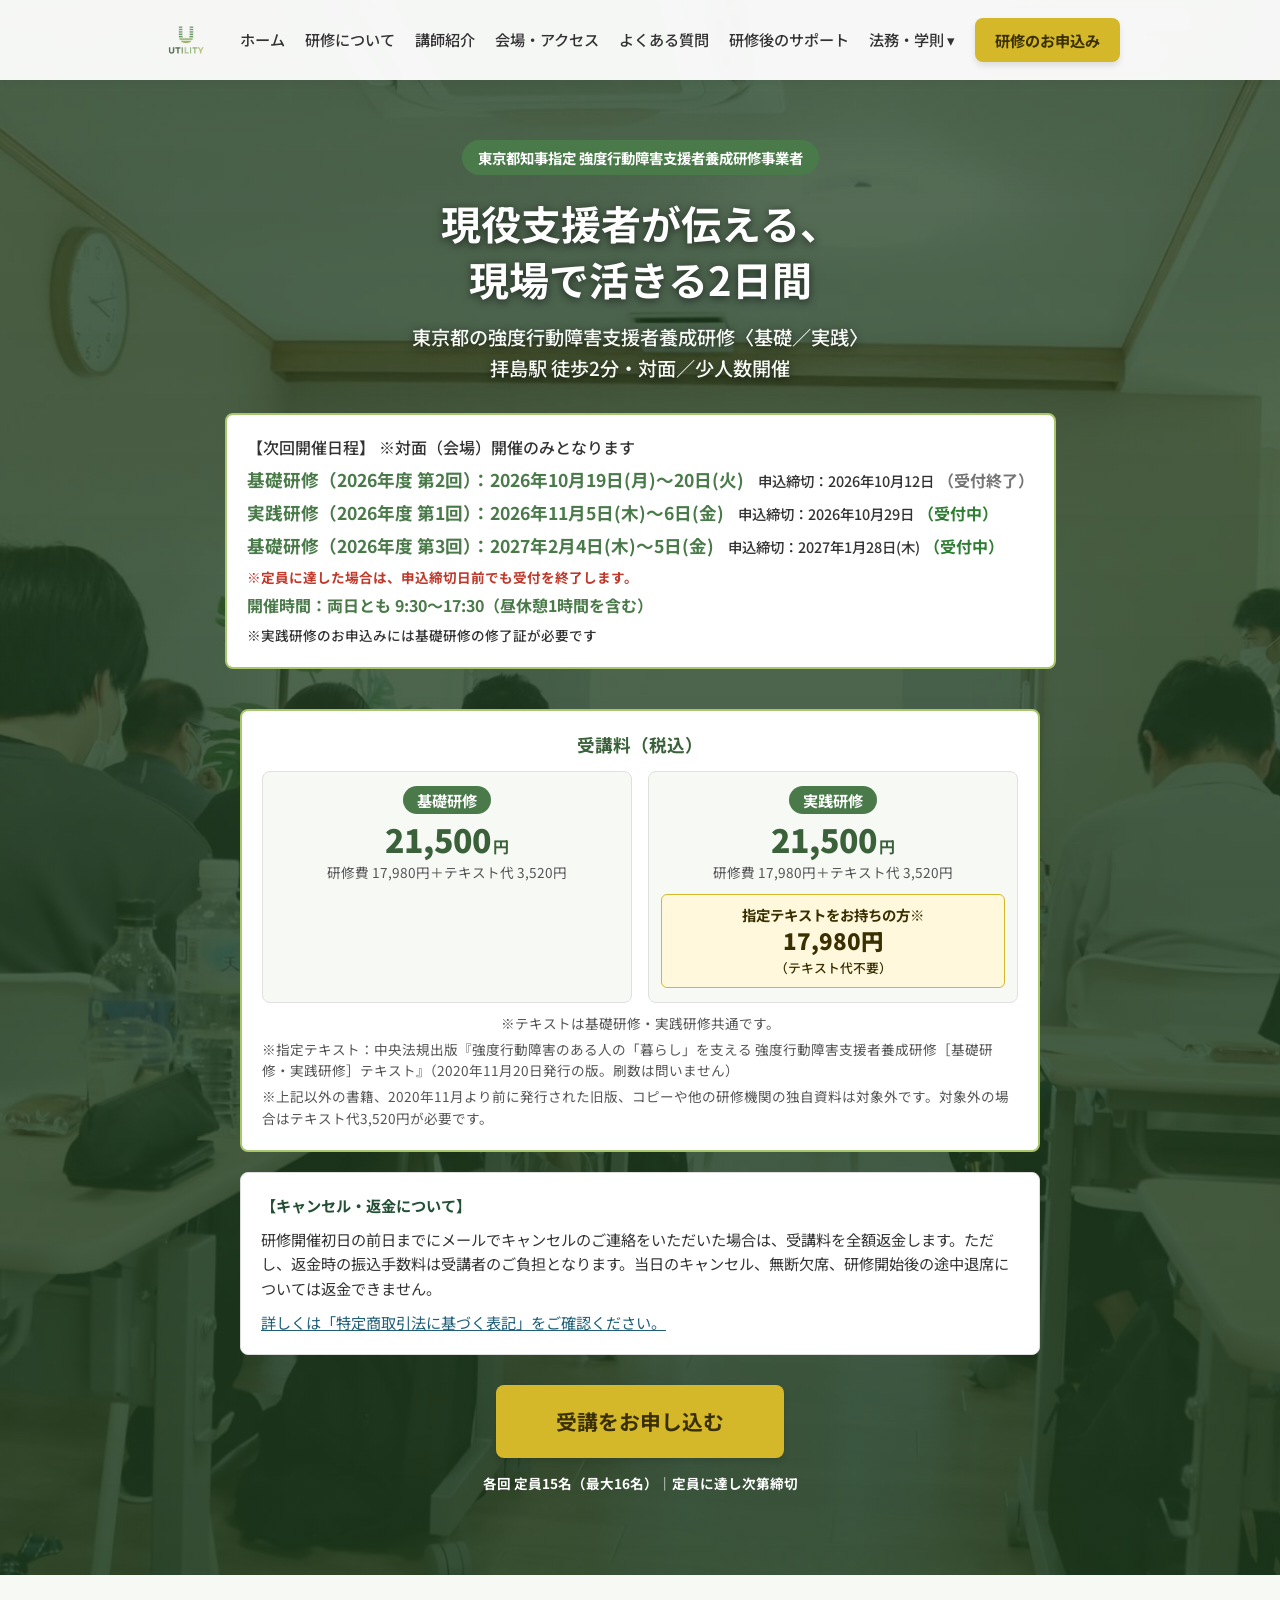
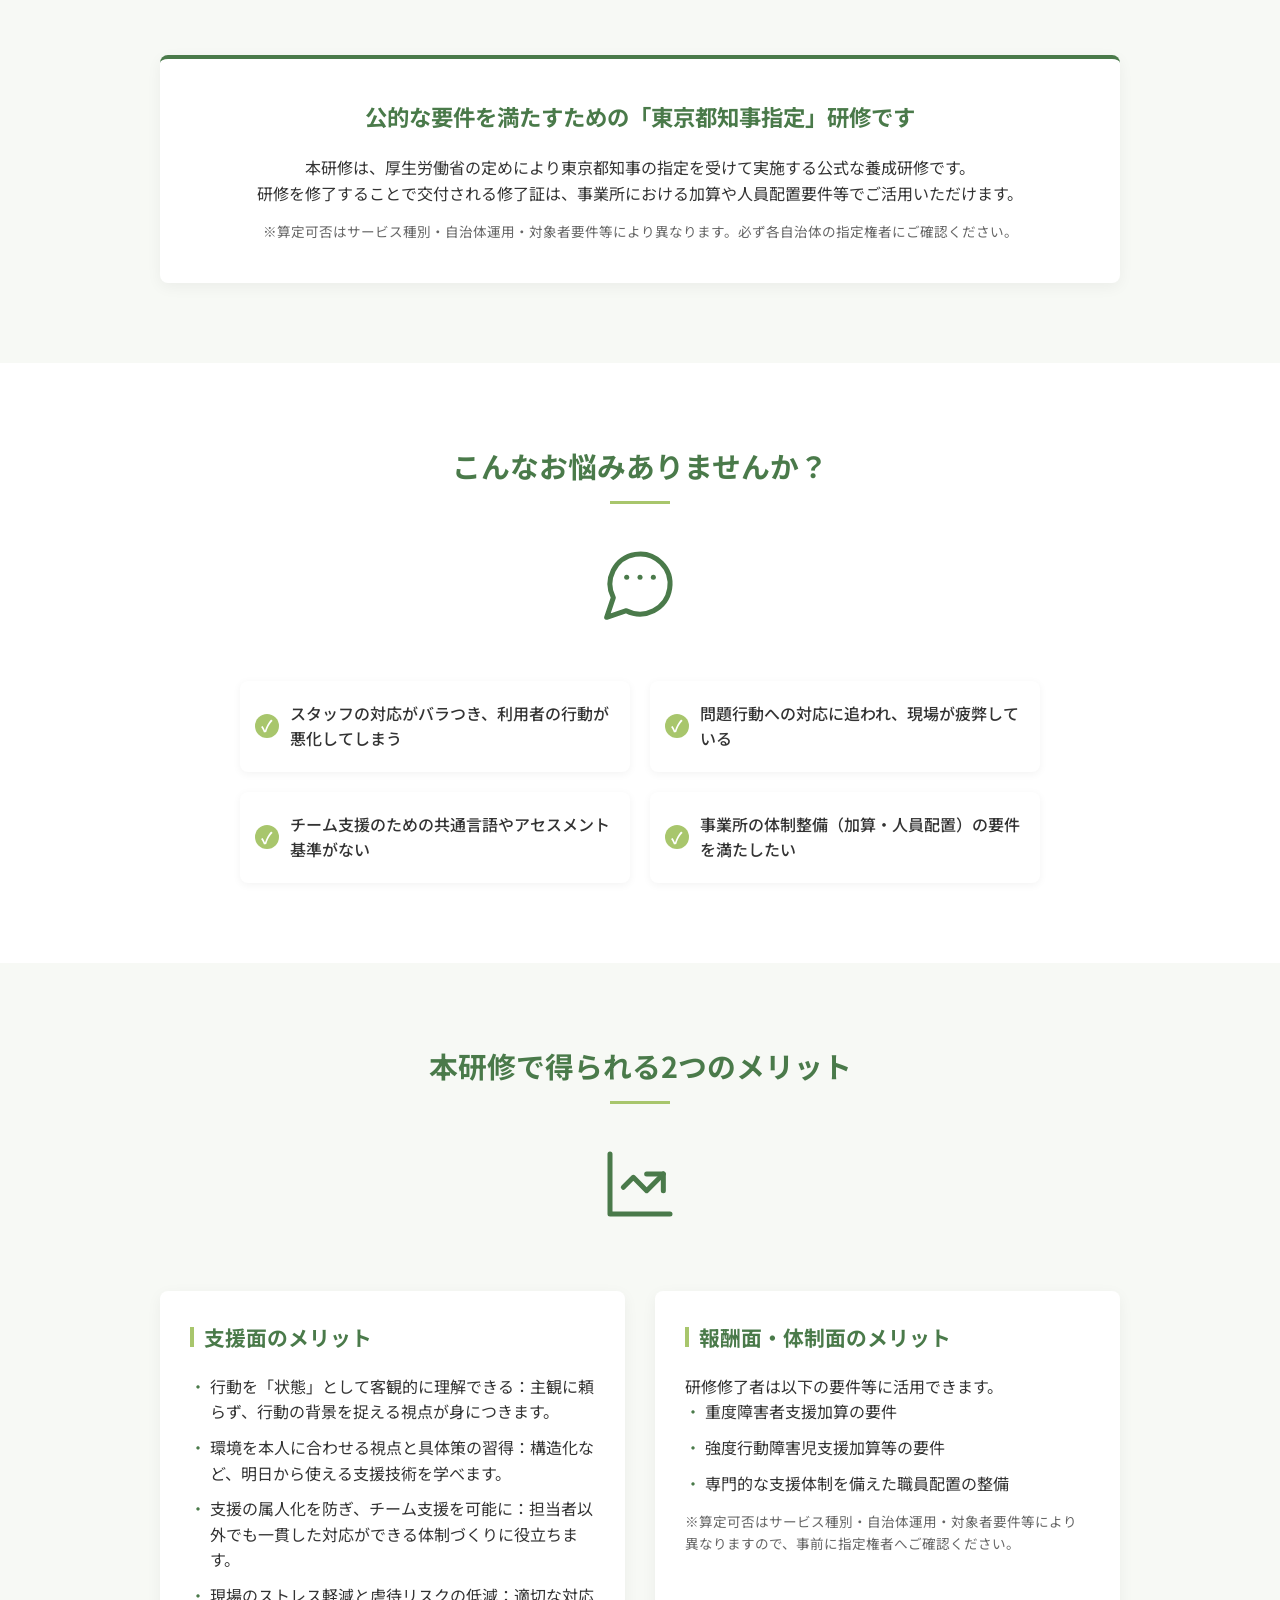
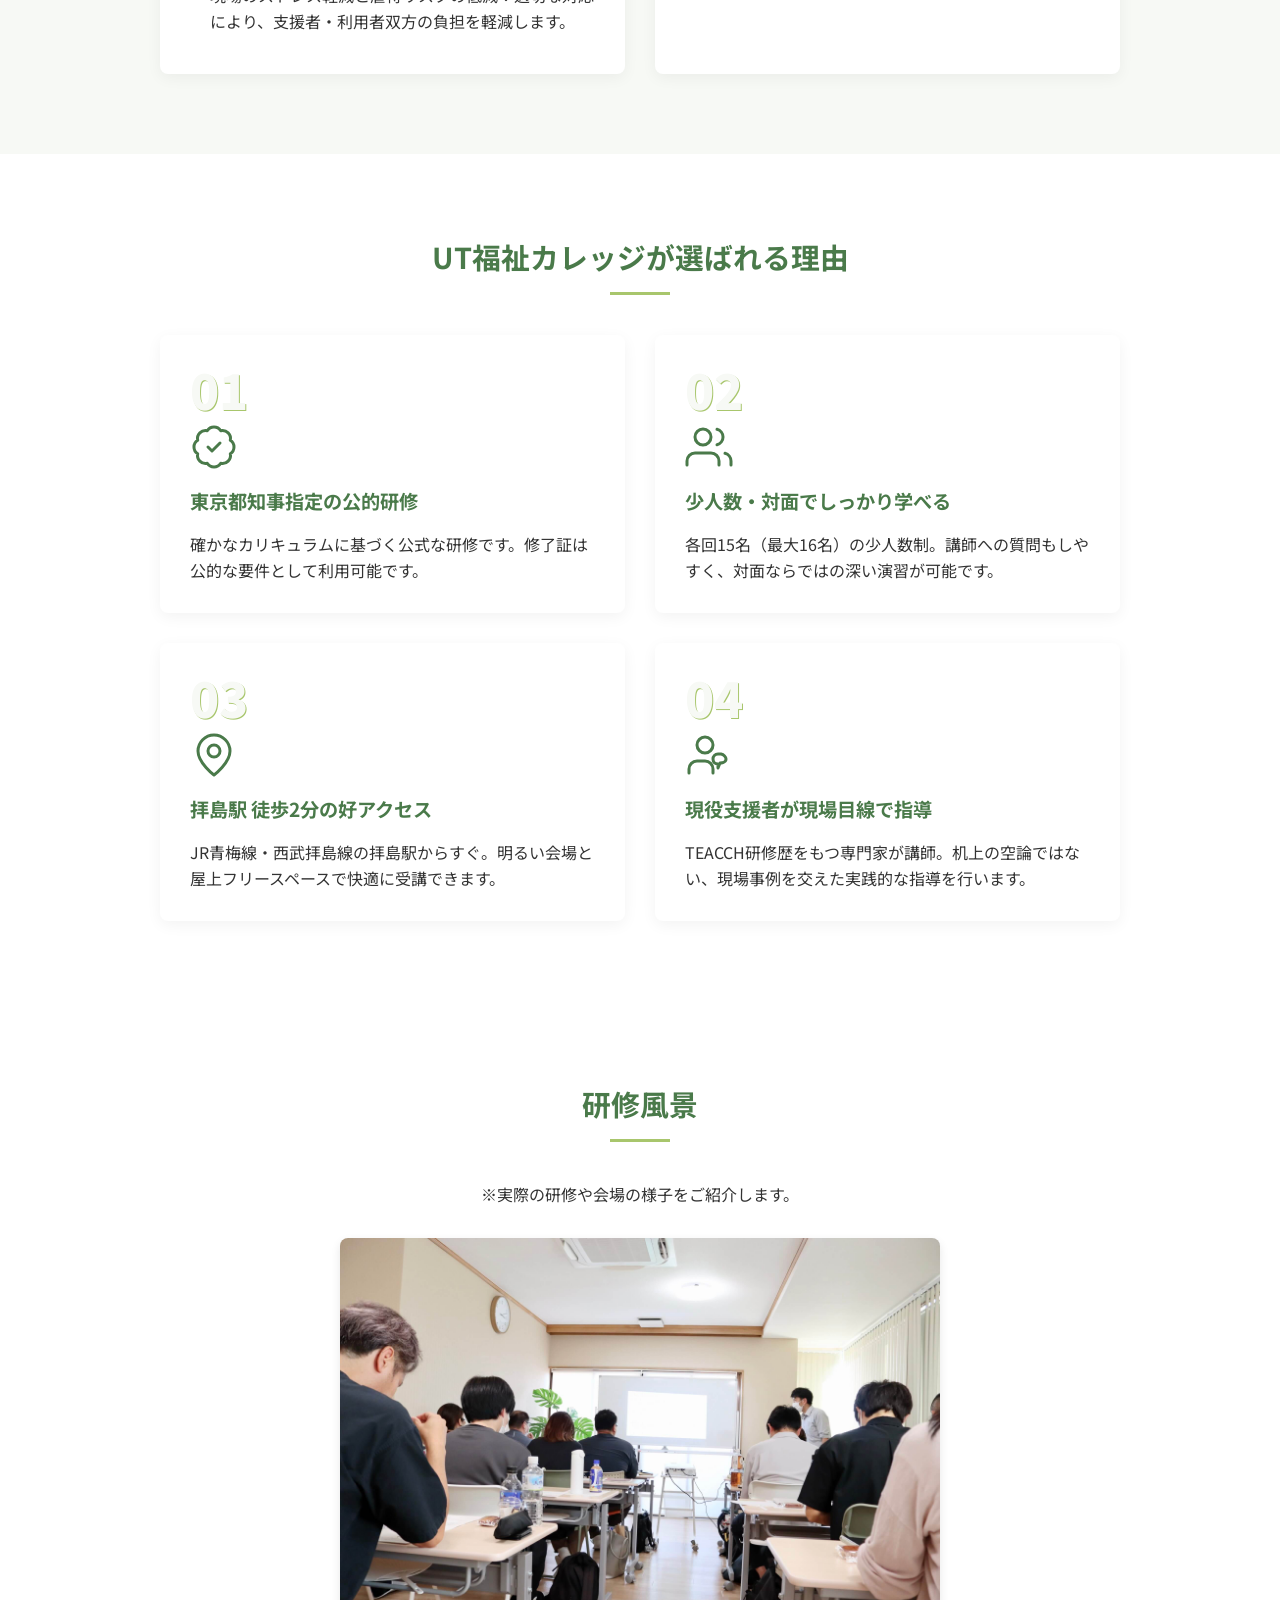
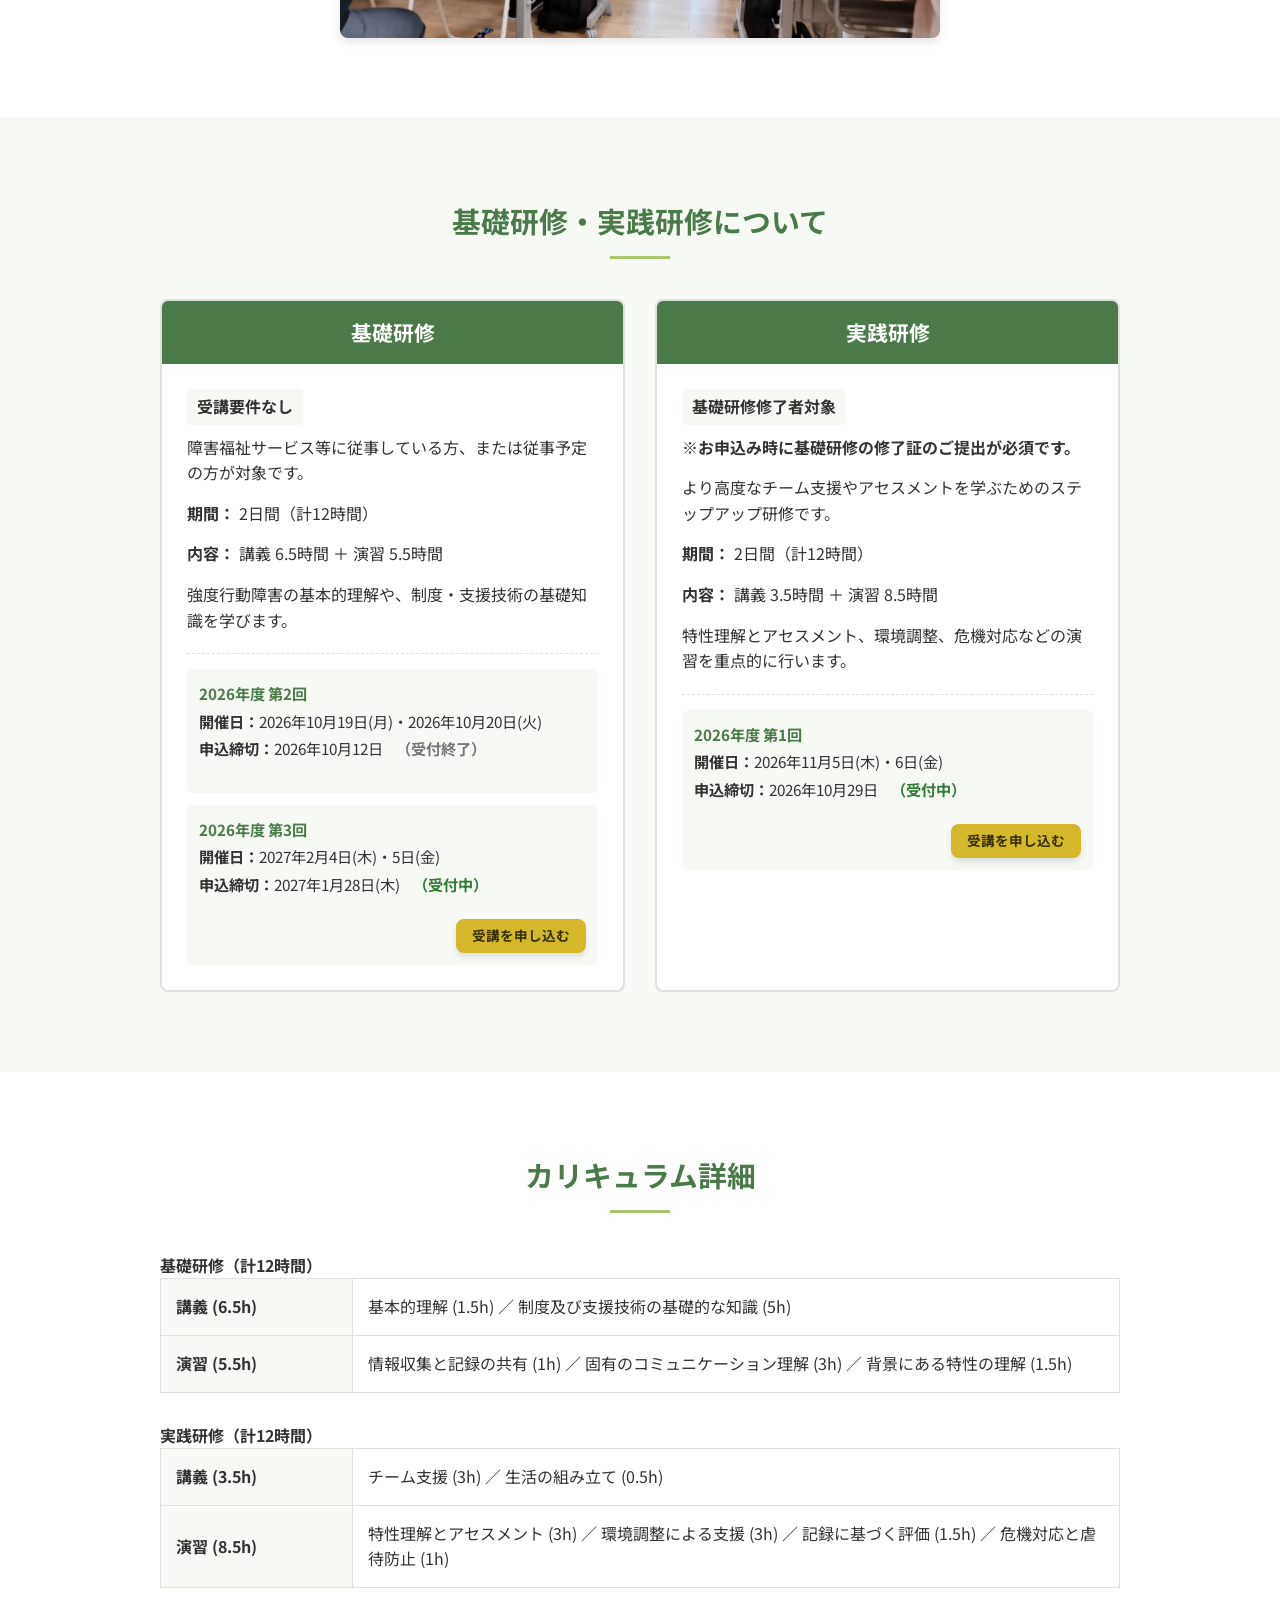
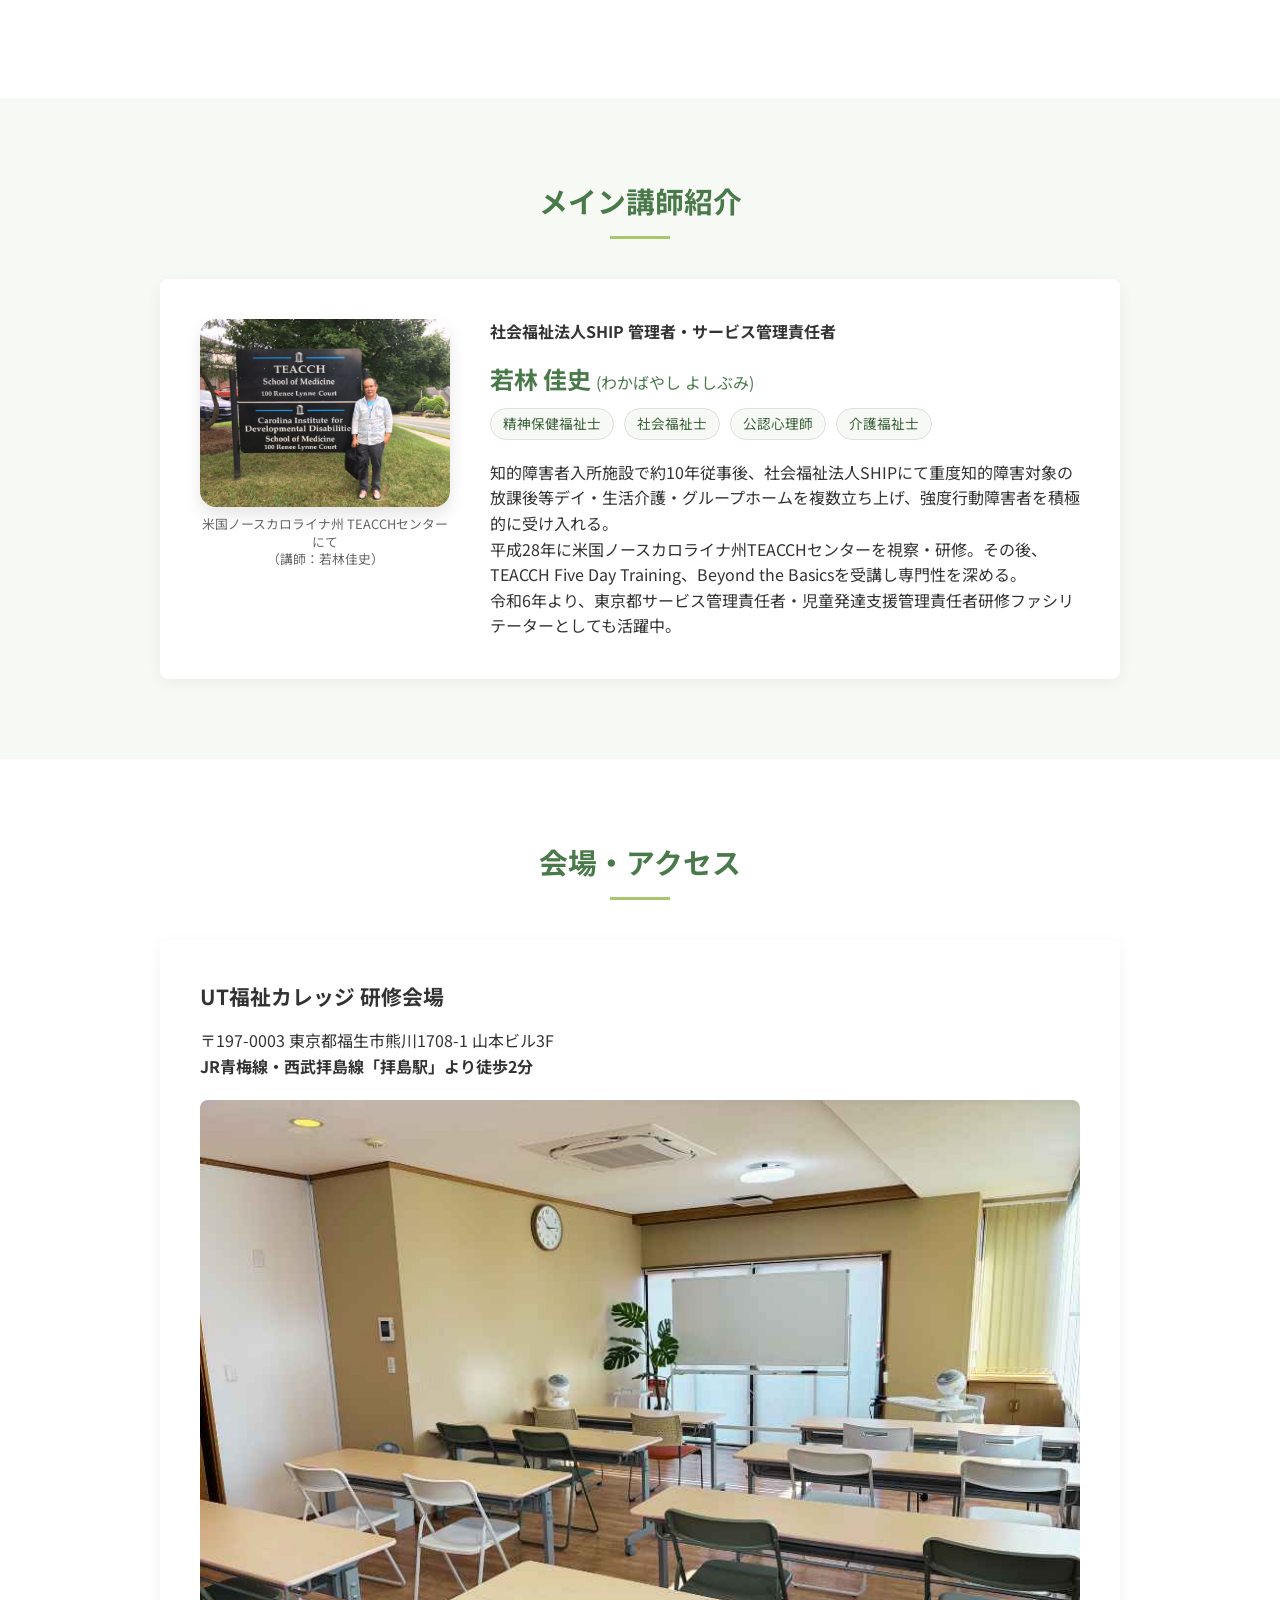
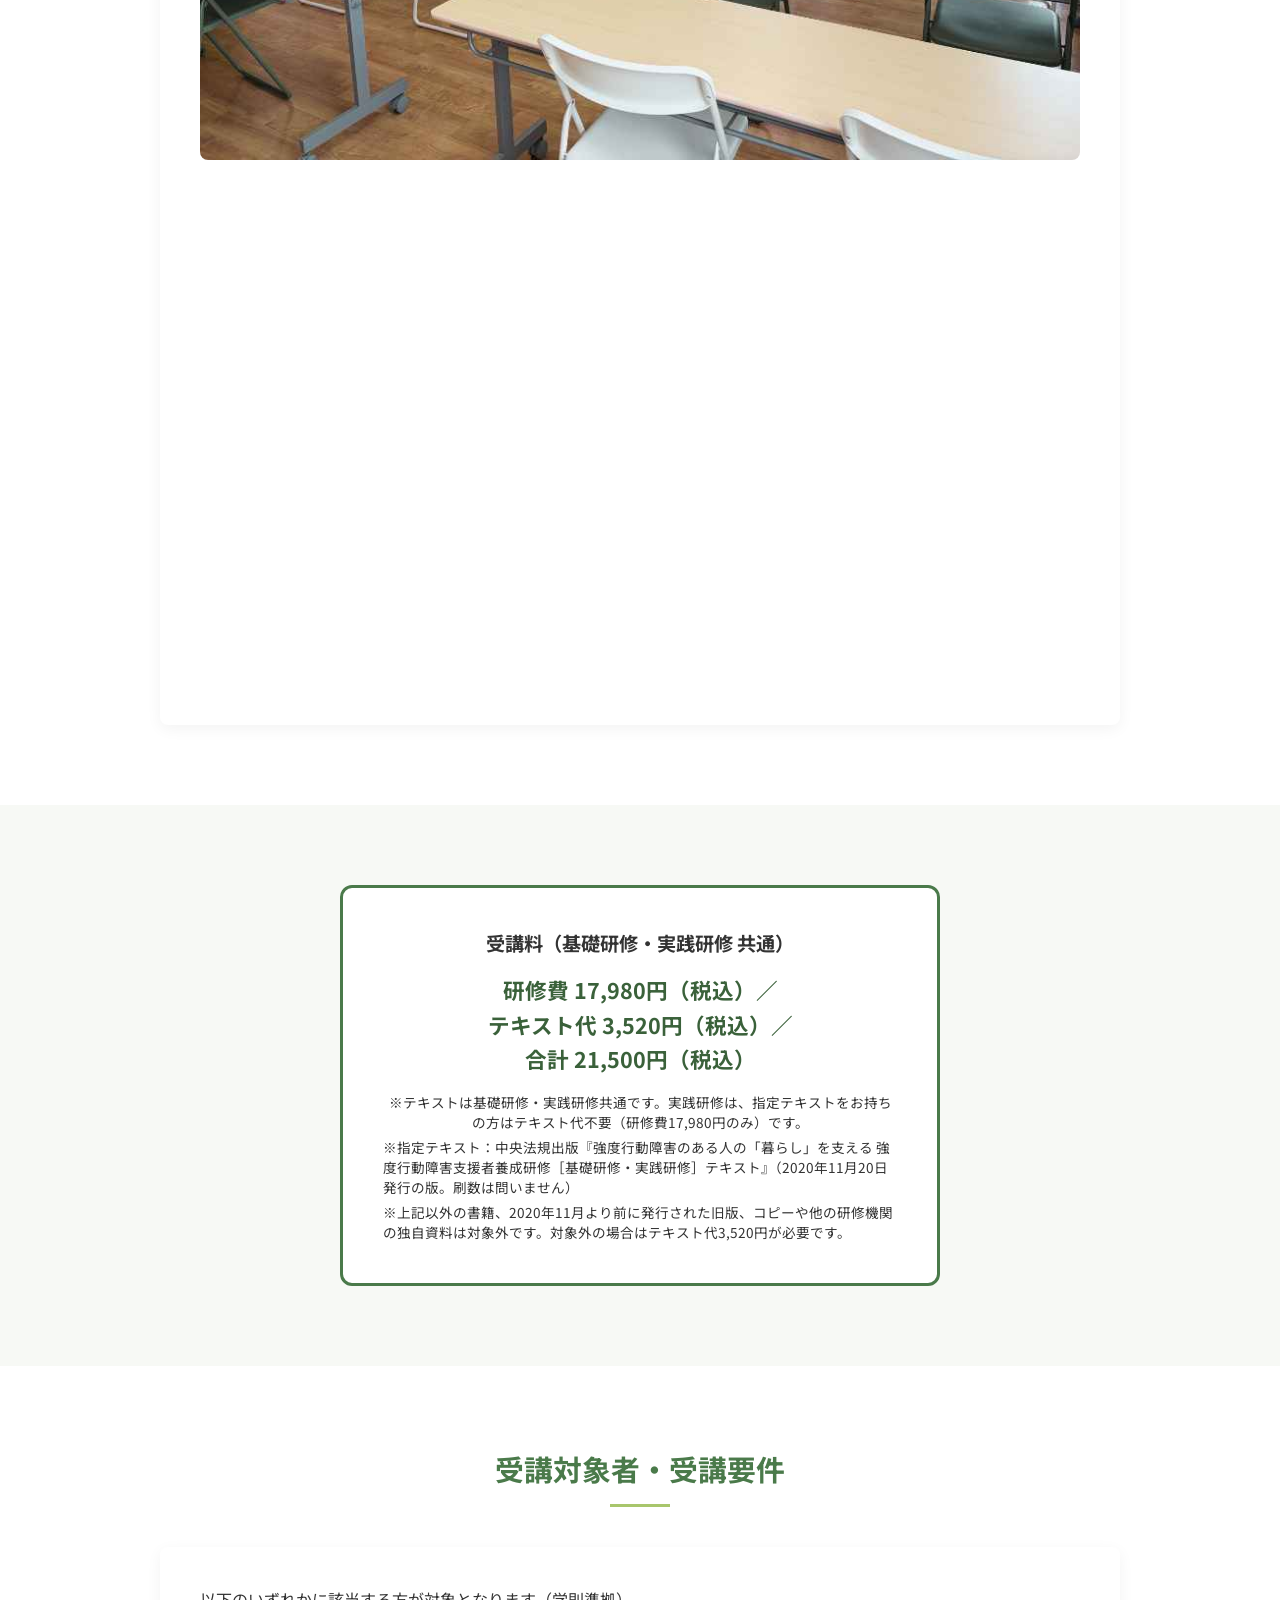
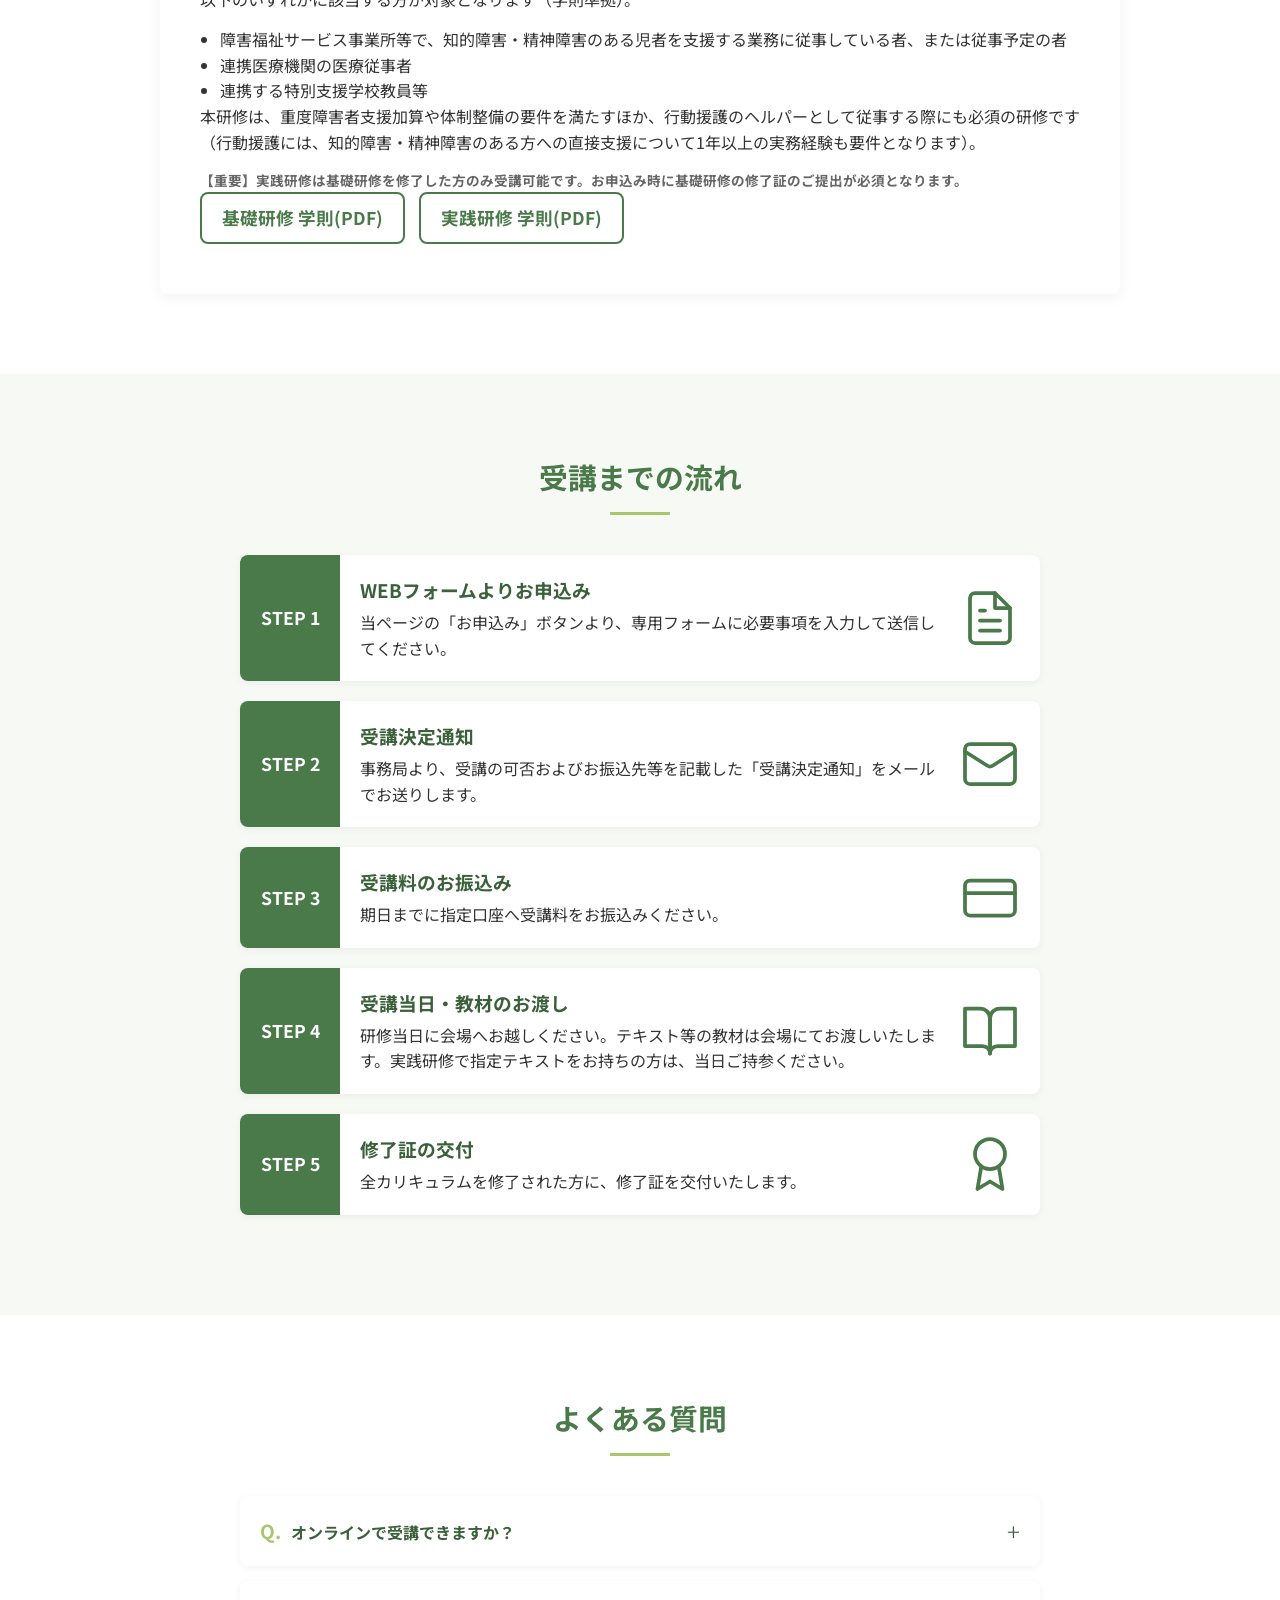
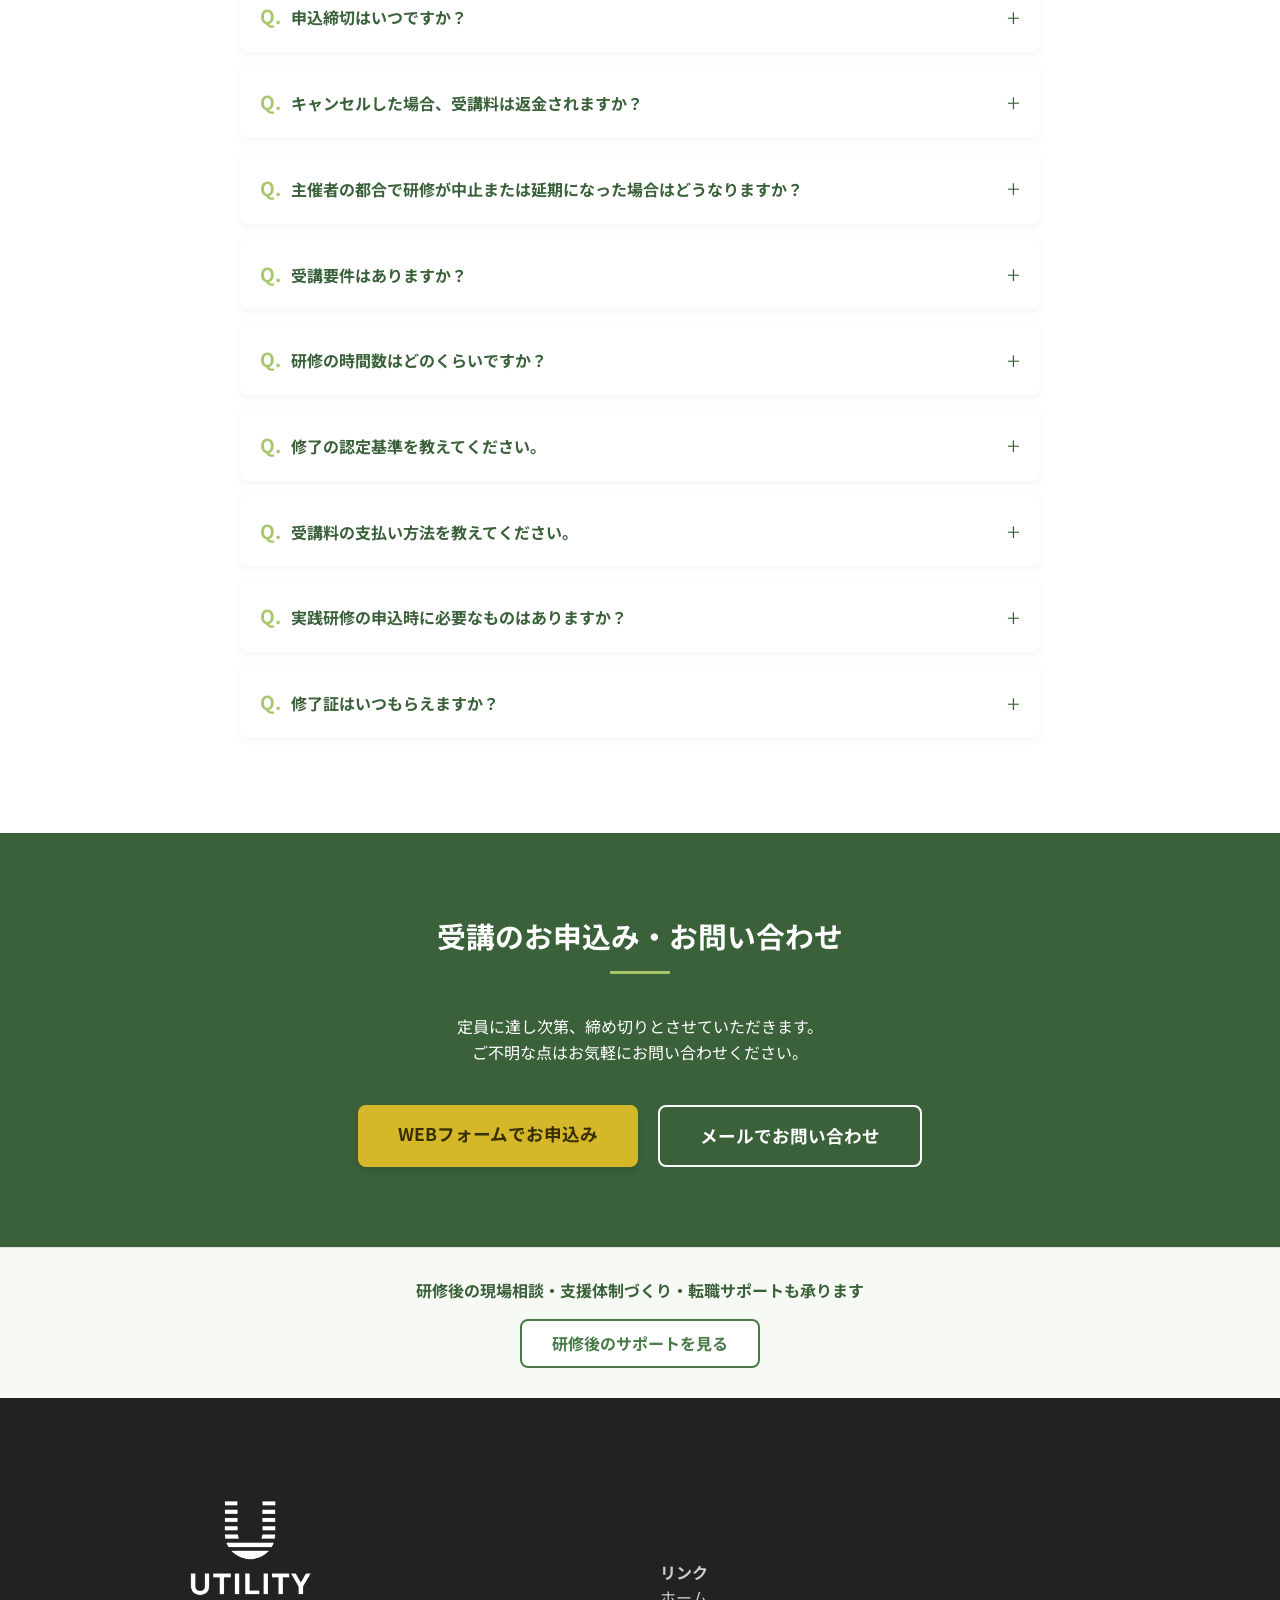
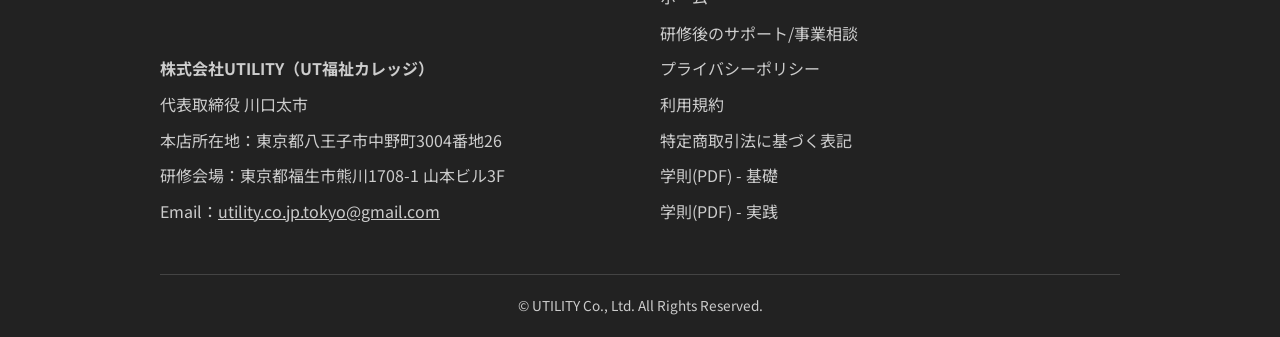
==== commit 54b79fec: "基礎研修（2026年度 第2回）の申込受付を終了（表示を受付終了、JSON-LDをSoldOutに変更）" ====
--- a/index.html
+++ b/index.html
@@ -106,7 +106,7 @@
         "@type": "Offer",
         "price": "21500",
         "priceCurrency": "JPY",
-        "availability": "https://schema.org/InStock",
+        "availability": "https://schema.org/SoldOut",
         "url": "https://docs.google.com/forms/d/e/1FAIpQLSePDVOsYhIBRIPuHGyegQP8HumM7EN6QQeE5Xfd3BGoet1c9A/viewform",
         "validFrom": "2026-09-16",
         "validThrough": "2026-10-12"
@@ -314,7 +314,7 @@
         <!-- 次回開催日程（更新箇所） -->
                 <div class="hero-schedule">
           <p>【次回開催日程】 ※対面（会場）開催のみとなります</p>
-          <p><span class="date">基礎研修（2026年度 第2回）：2026年10月19日(月)〜20日(火)</span> <span style="font-size:0.9rem; margin-left:10px;">申込締切：2026年10月12日</span> <span style="color:#2e7d32; font-weight:bold;">（追加募集受付中）</span></p>
+          <p><span class="date">基礎研修（2026年度 第2回）：2026年10月19日(月)〜20日(火)</span> <span style="font-size:0.9rem; margin-left:10px;">申込締切：2026年10月12日</span> <span style="color:#757575; font-weight:bold;">（受付終了）</span></p>
           <p><span class="date">実践研修（2026年度 第1回）：2026年11月5日(木)〜6日(金)</span> <span style="font-size:0.9rem; margin-left:10px;">申込締切：2026年10月29日</span> <span style="color:#2e7d32; font-weight:bold;">（受付中）</span></p>
           <p><span class="date">基礎研修（2026年度 第3回）：2027年2月4日(木)〜5日(金)</span> <span style="font-size:0.9rem; margin-left:10px;">申込締切：2027年1月28日(木)</span> <span style="color:#2e7d32; font-weight:bold;">（受付中）</span></p>
           <p style="font-size:0.85rem; margin-top:6px; color:#c0392b; font-weight:bold;">※定員に達した場合は、申込締切日前でも受付を終了します。</p>
@@ -480,11 +480,8 @@
                   <div style="font-weight: bold; color: var(--color-main); font-size: 0.95rem; margin-bottom: 4px;">2026年度 第2回</div>
                   <p style="margin: 0 0 6px 0; font-size: 0.95rem; line-height: 1.5;">
                     <strong>開催日：</strong>2026年10月19日(月)・2026年10月20日(火)<br>
-                    <strong>申込締切：</strong>2026年10月12日 <span style="color:#2e7d32; font-weight:bold;">（追加募集受付中）</span>
+                    <strong>申込締切：</strong>2026年10月12日 <span style="color:#757575; font-weight:bold;">（受付終了）</span>
                   </p>
-                  <div style="text-align: right; margin-top: 8px;">
-                    <a href="https://docs.google.com/forms/d/e/1FAIpQLSePDVOsYhIBRIPuHGyegQP8HumM7EN6QQeE5Xfd3BGoet1c9A/viewform" target="_blank" rel="noopener noreferrer" class="btn btn-cta" style="padding: 6px 16px; font-size: 0.85rem; display: inline-block;">受講を申し込む</a>
-                  </div>
                 </div>
 
                 <div class="schedule-block" style="background-color: var(--color-bg-light); border-radius: 6px; padding: 12px;">
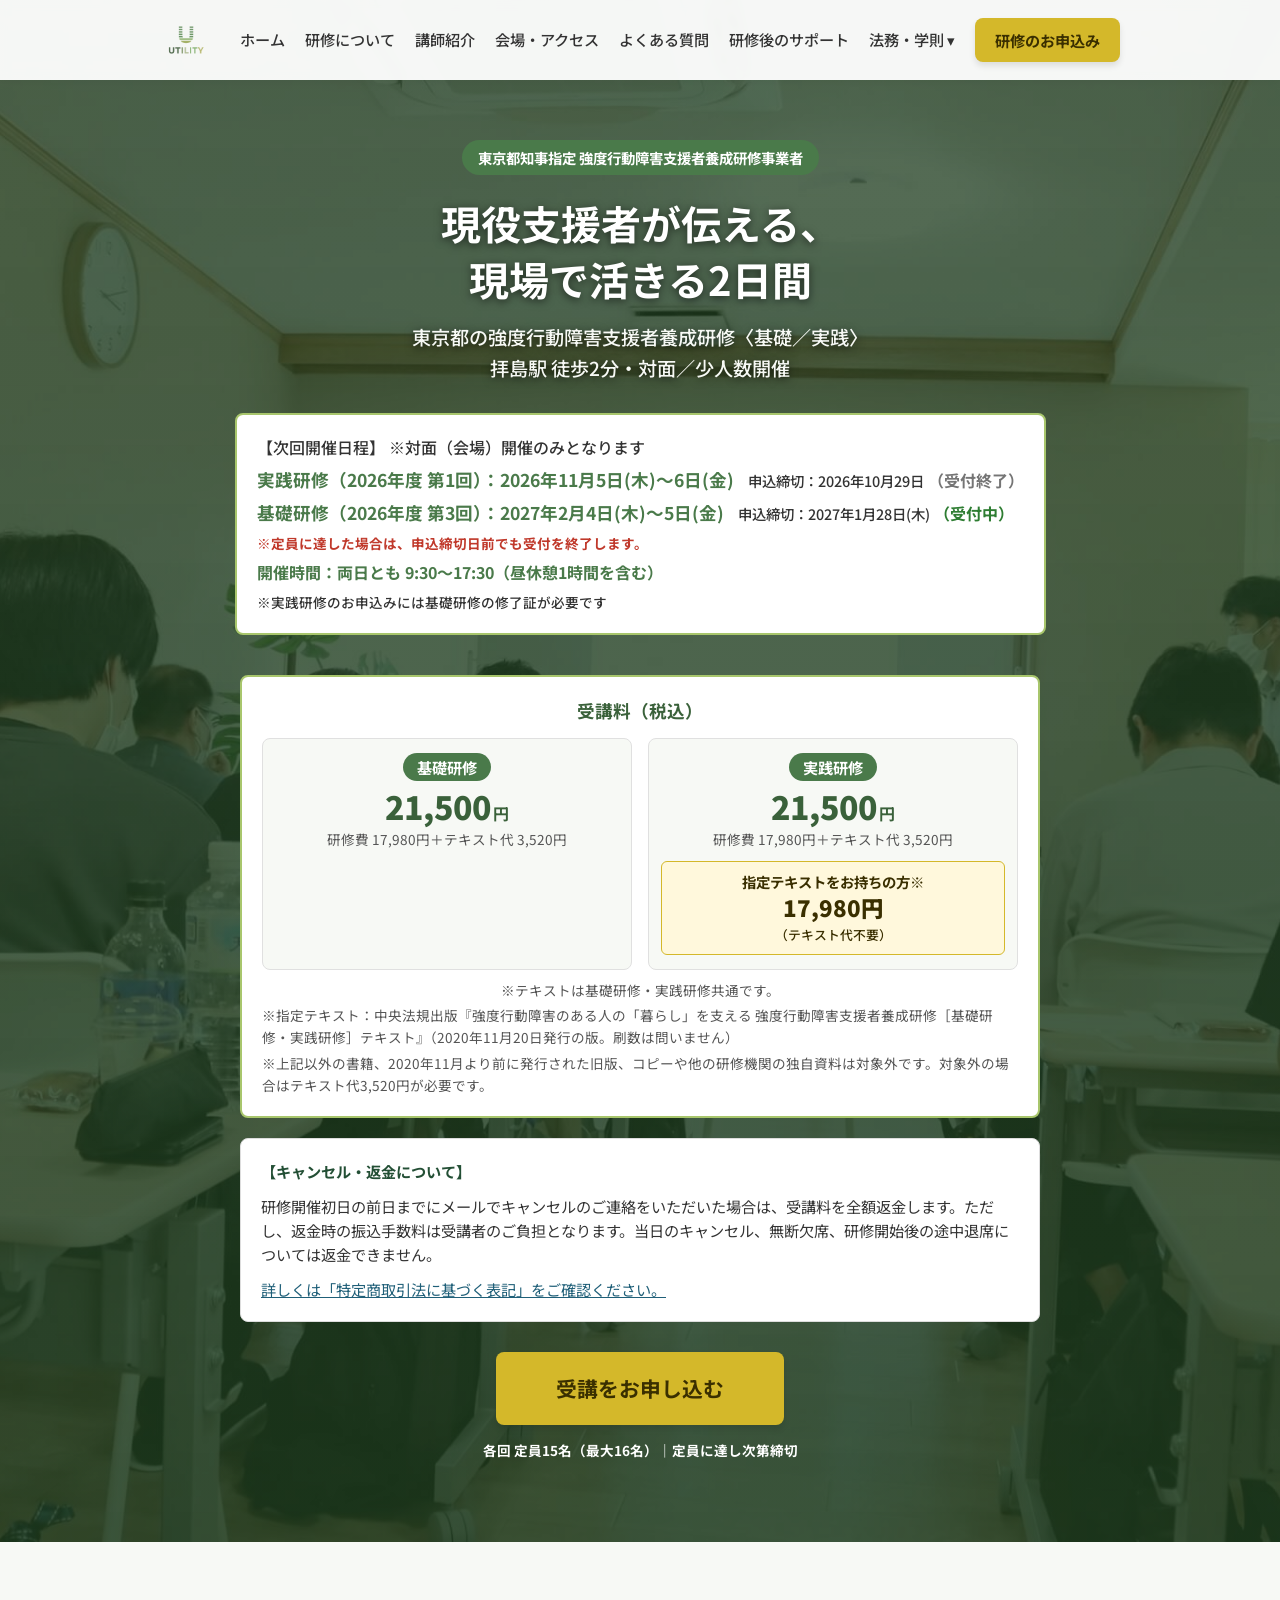
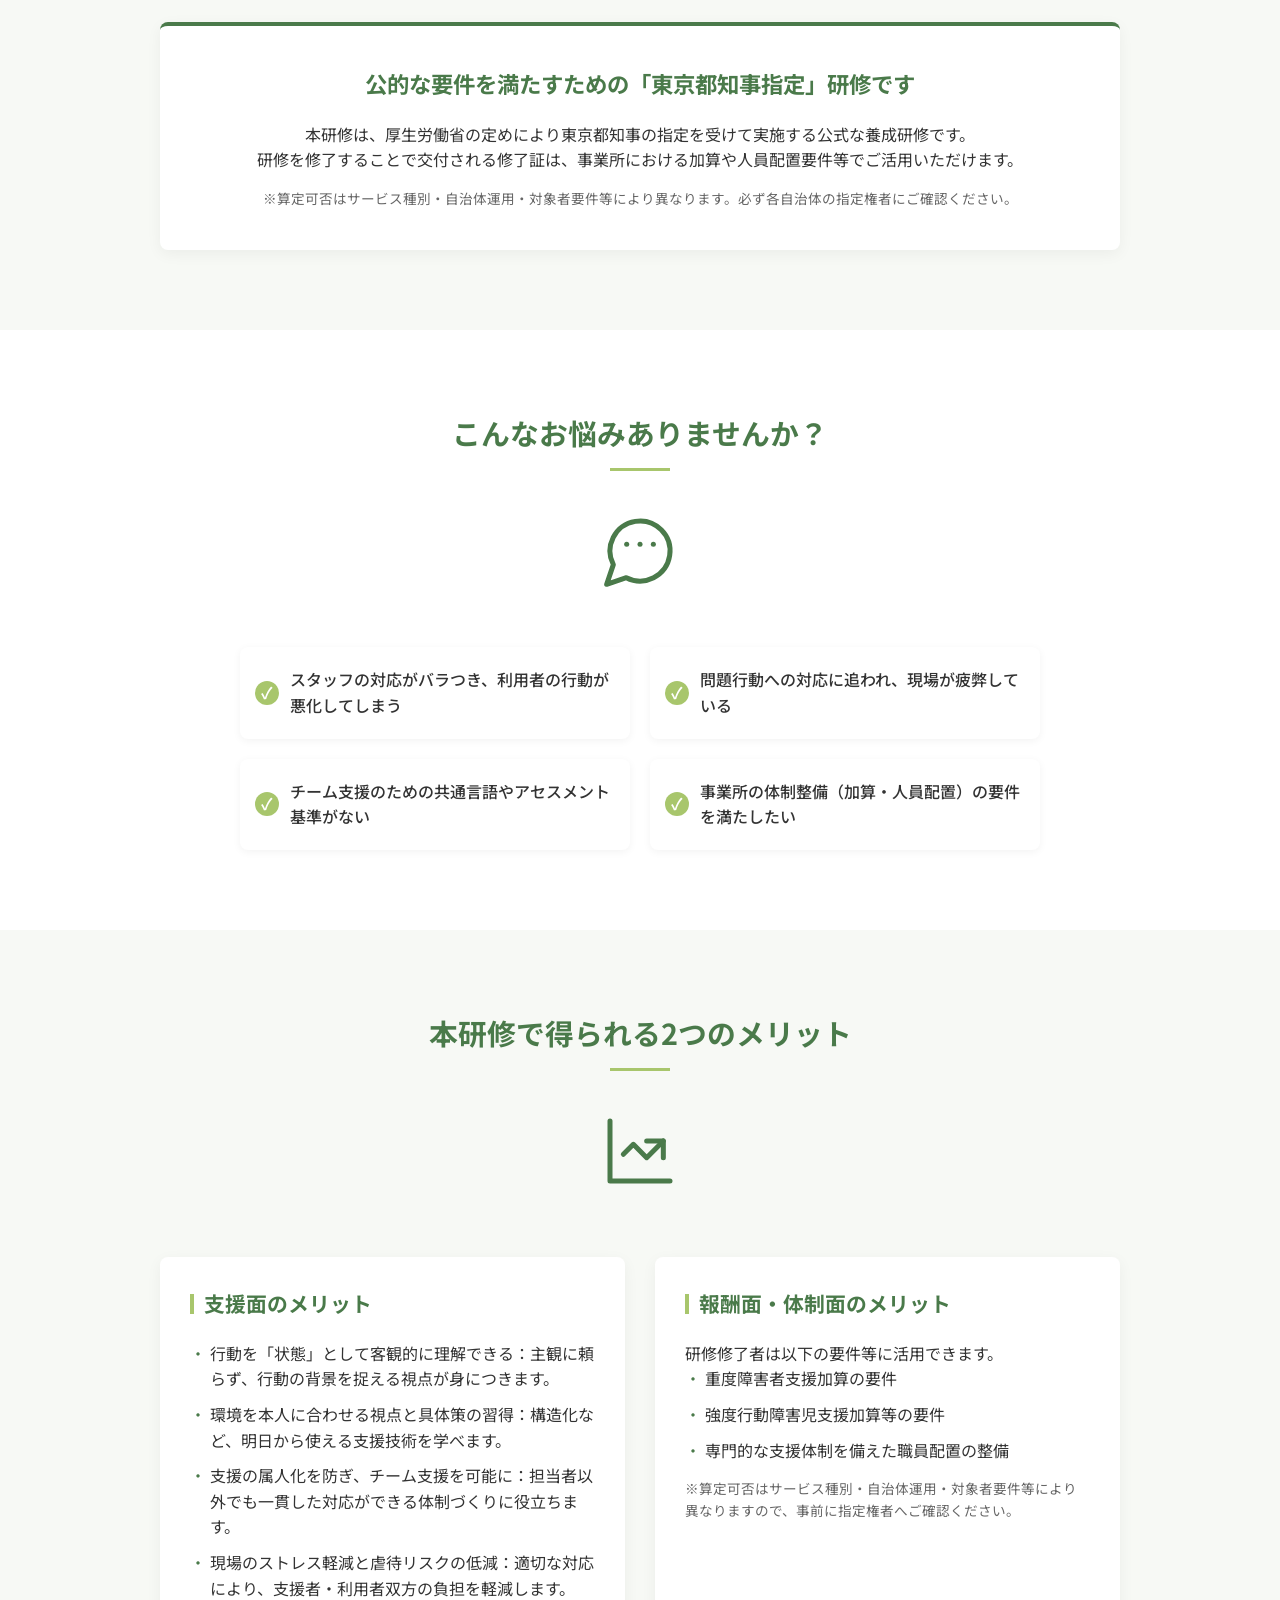
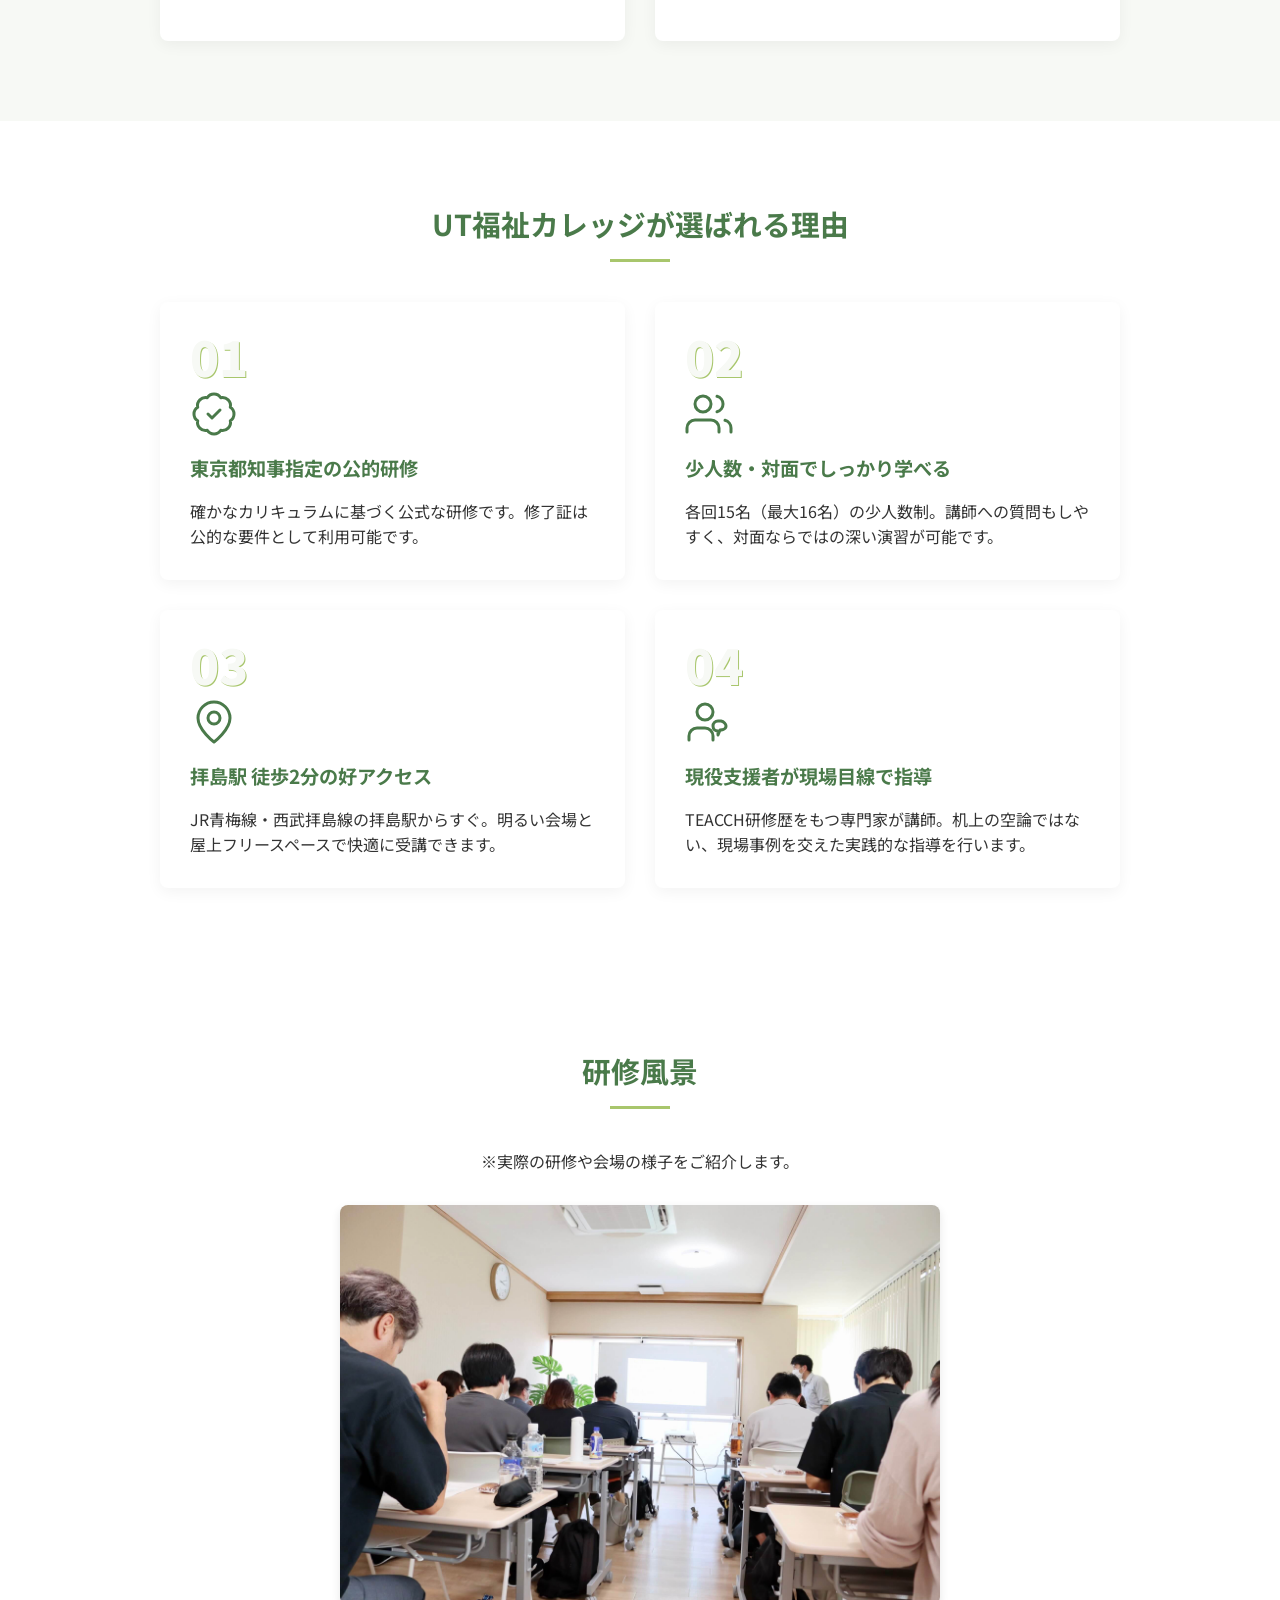
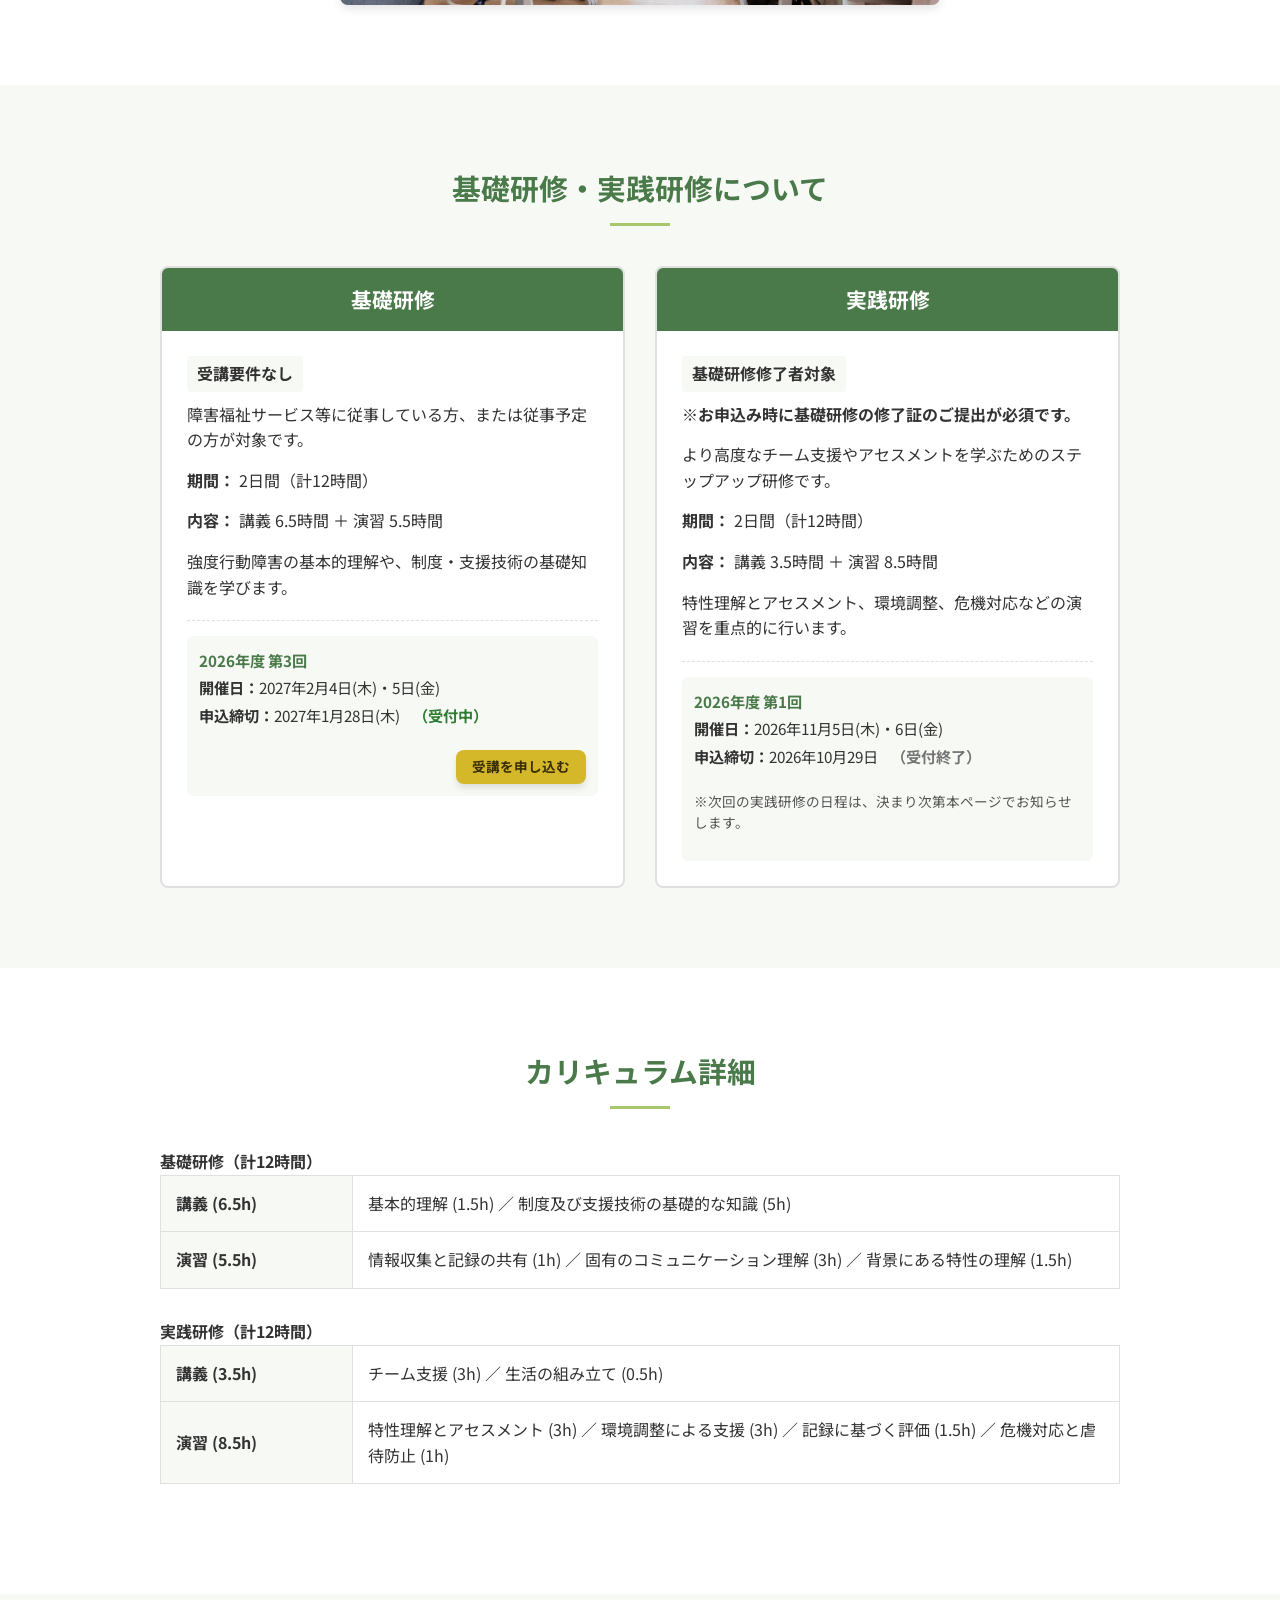
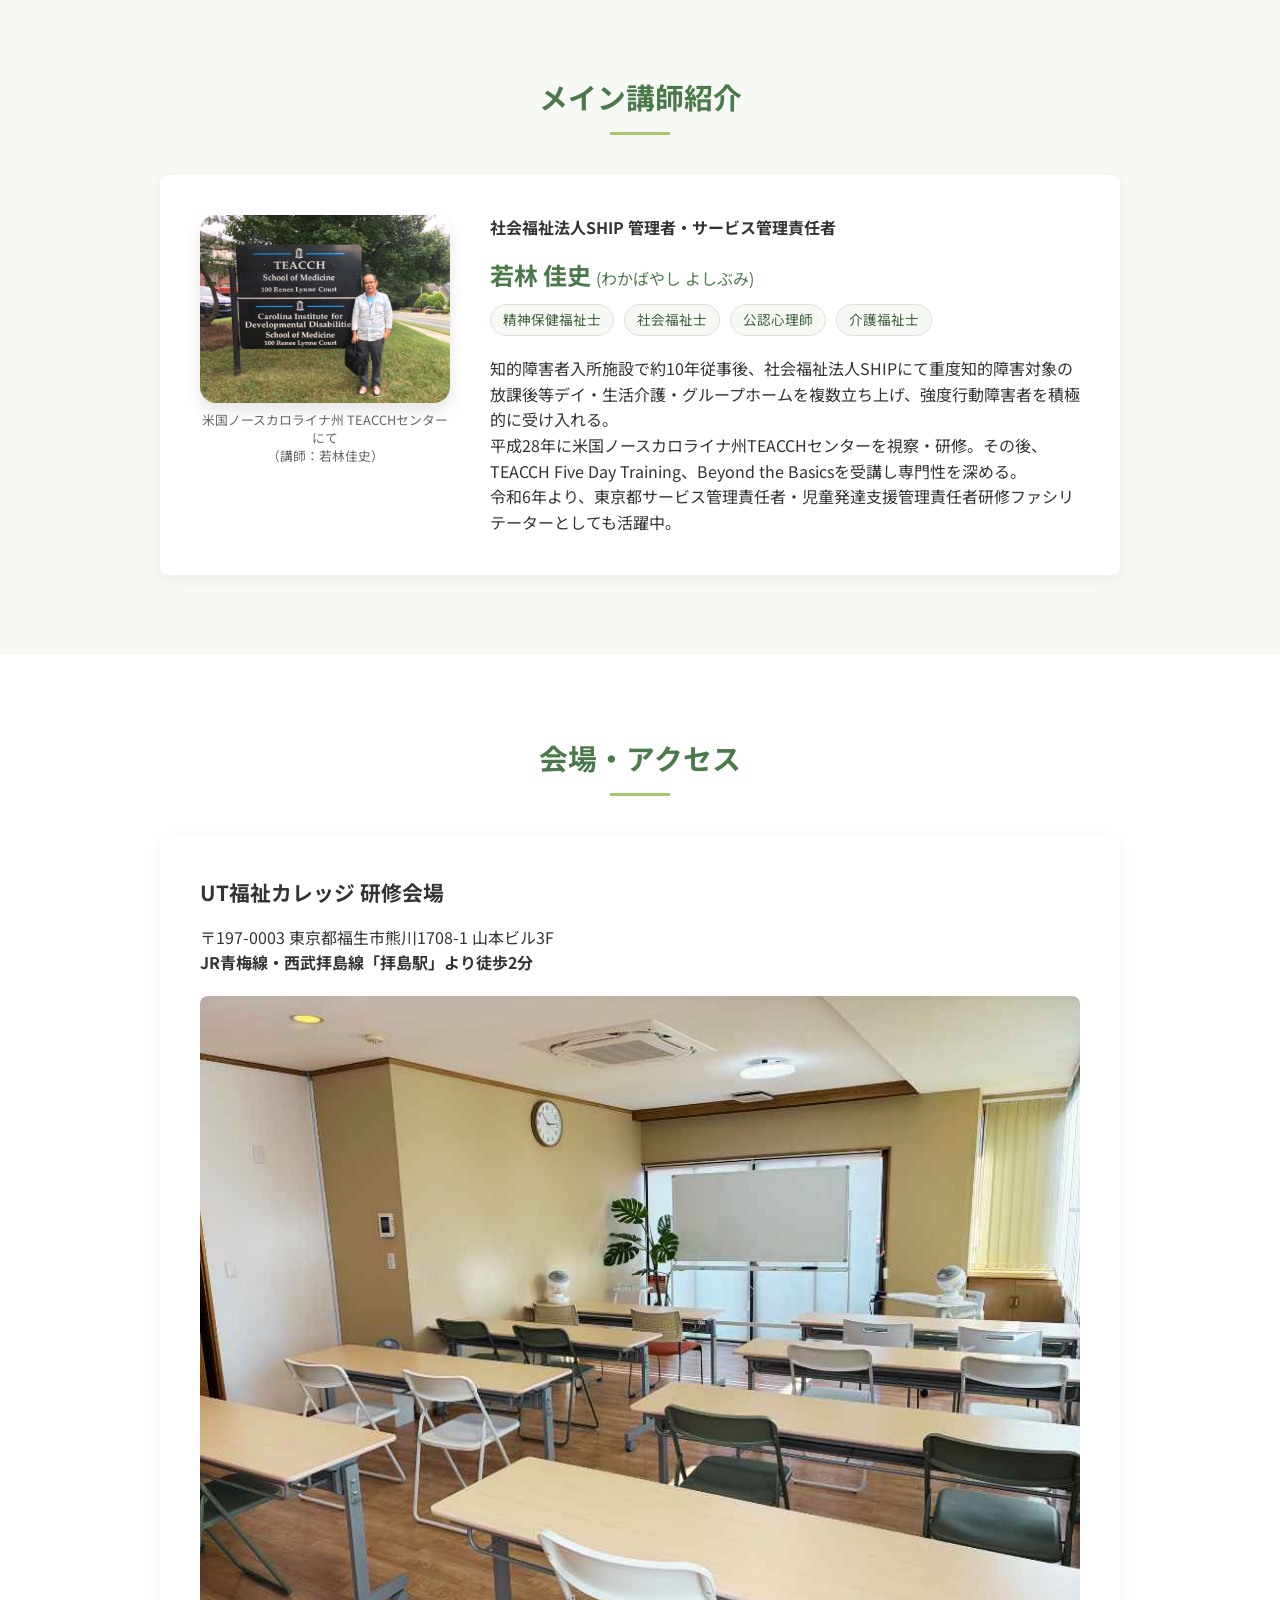
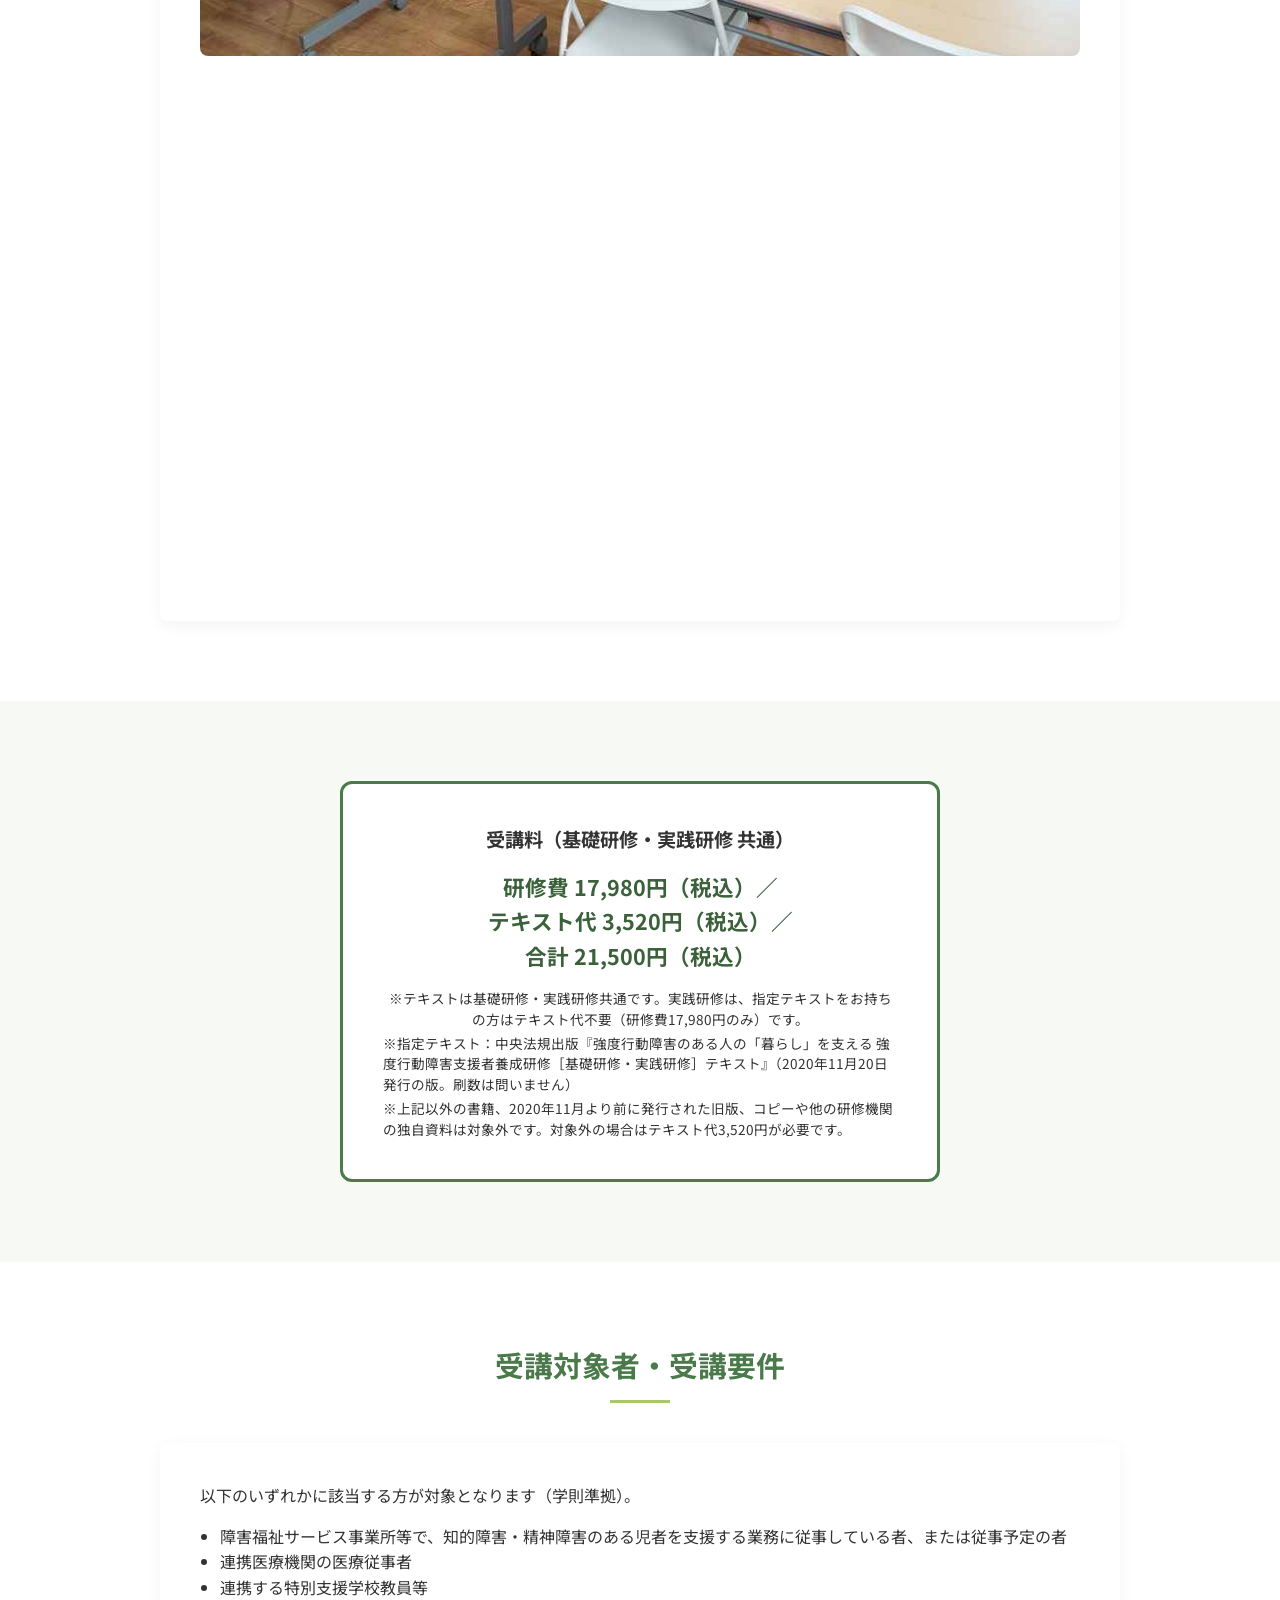
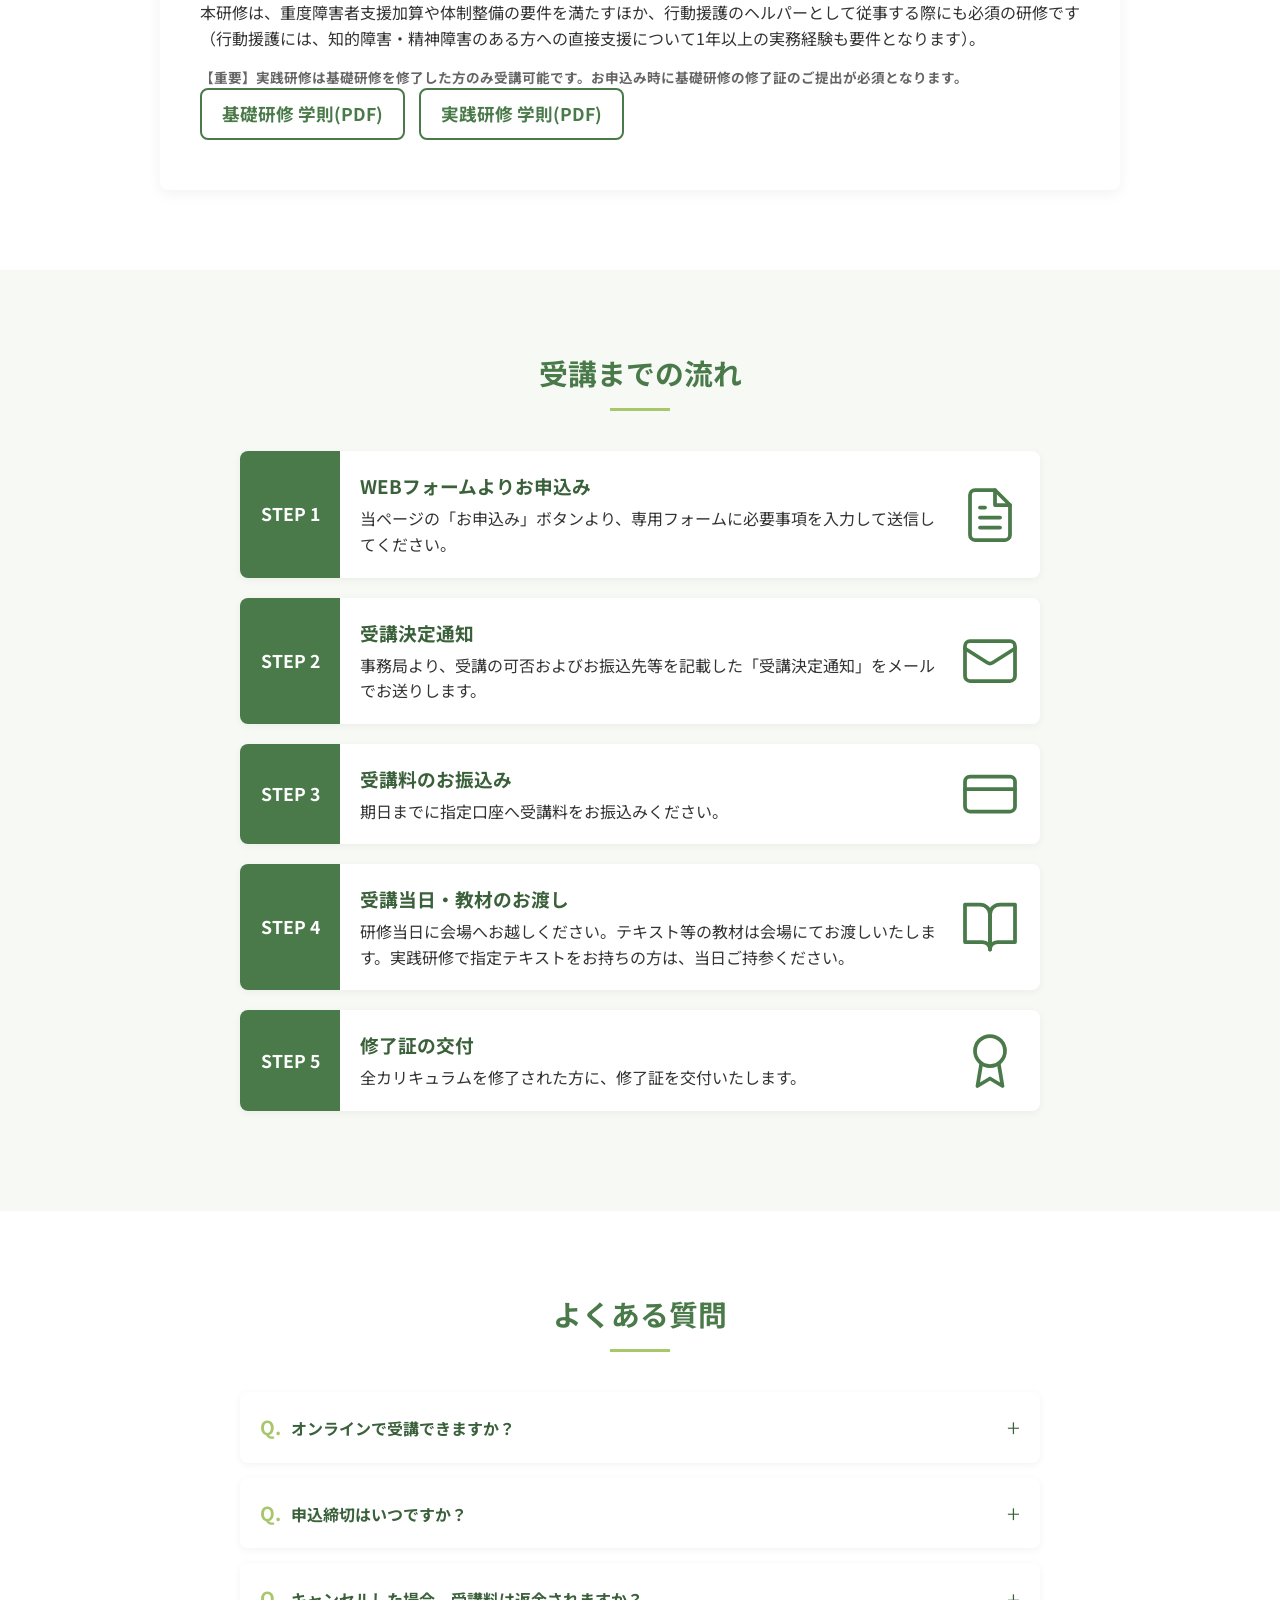
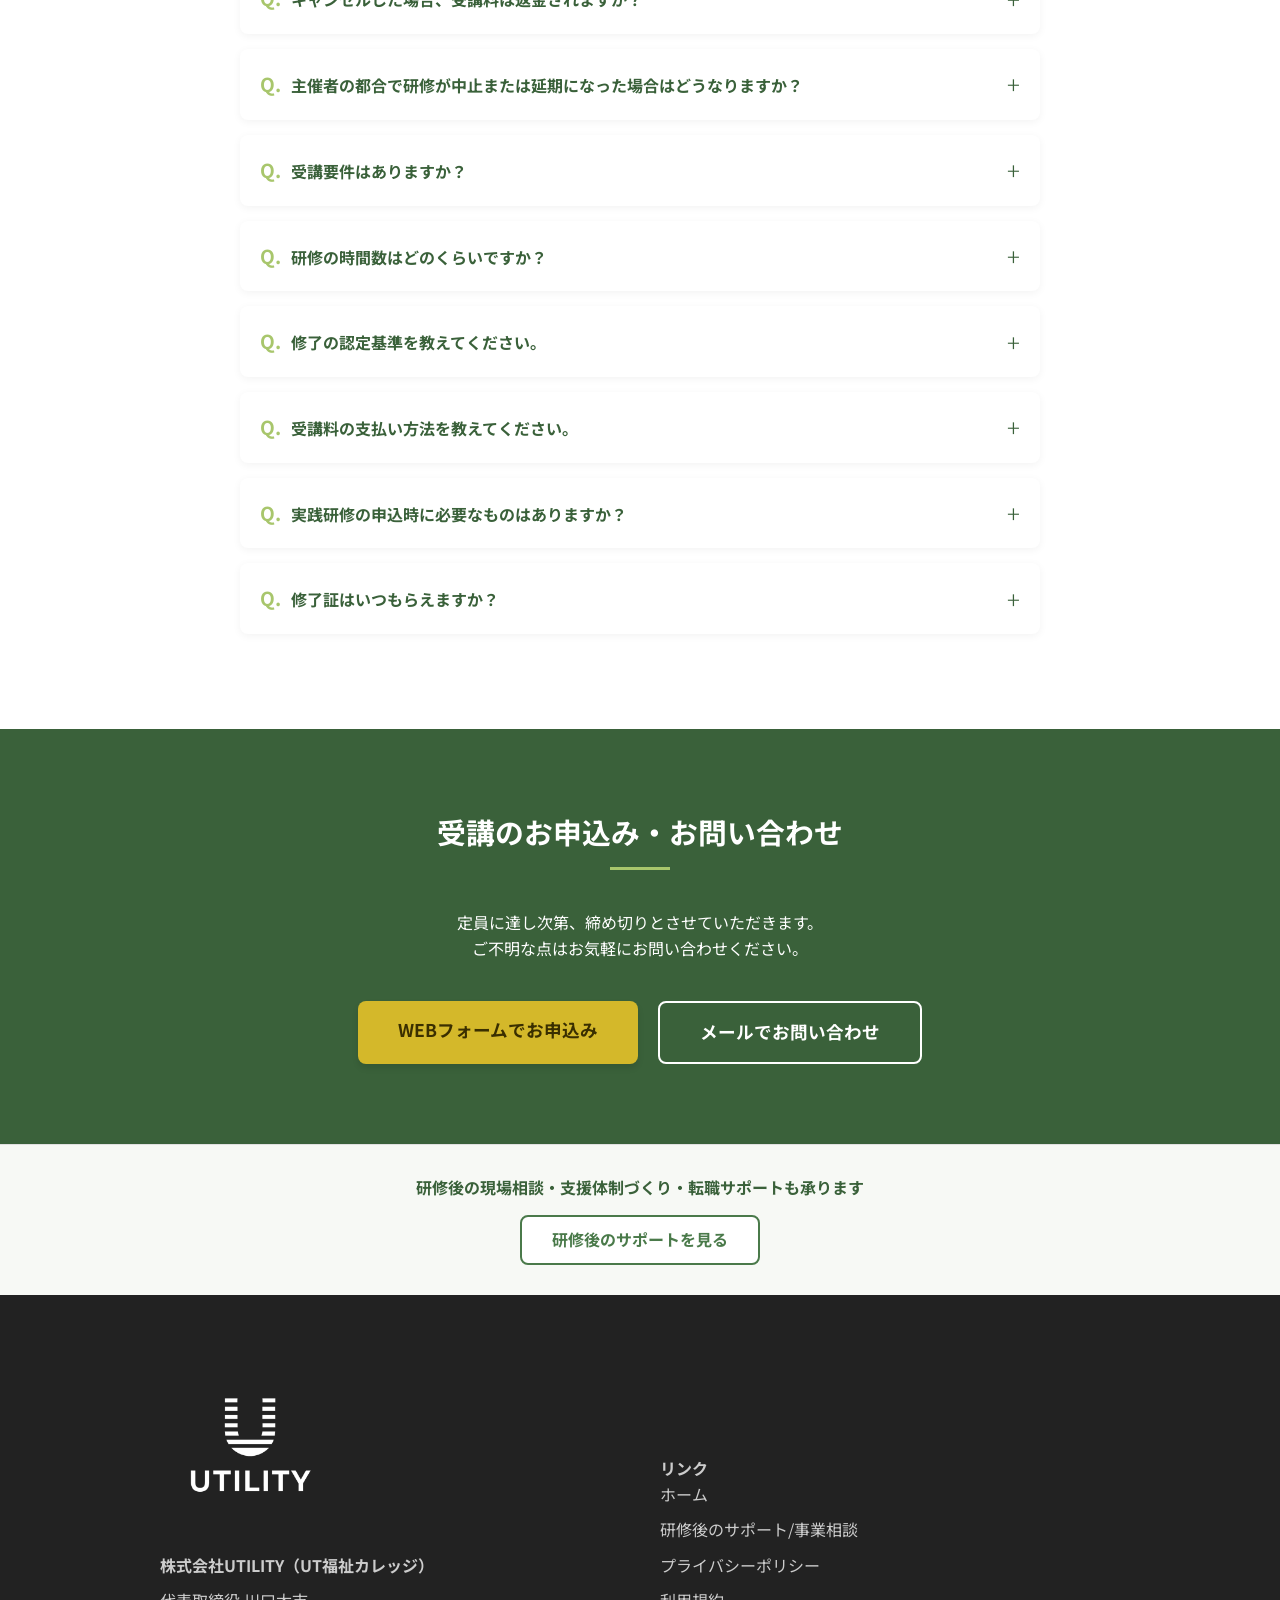
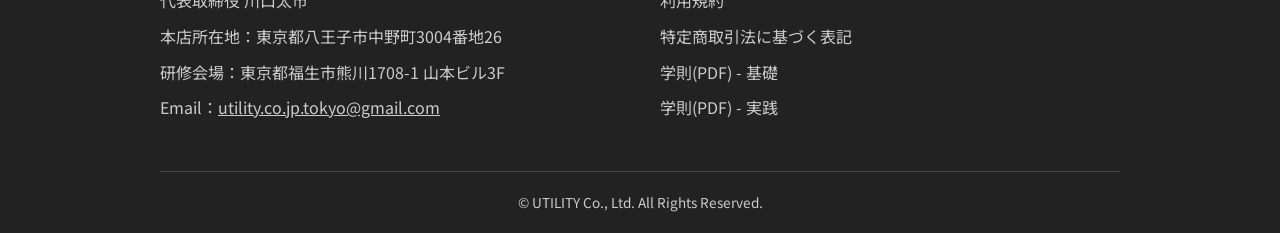
==== commit 1e73e6d8: "終了した基礎研修（2026年度 第2回）を削除し、実践研修（2026年度 第1回）の申込受付を終了" ====
--- a/index.html
+++ b/index.html
@@ -71,45 +71,6 @@
       "description": "東京都知事指定事業者による、強度行動障害支援者のための基礎および実践研修。",
       "provider": {
         "@id": "https://utility-s.github.io/ut-college/#organization"
-      }
-    },
-    {
-      "@type": "Event",
-      "name": "東京都強度行動障害支援者養成研修（基礎研修・2026年10月開催）",
-      "description": "東京都知事指定事業者による強度行動障害支援者養成研修の基礎研修。2日間・計12時間、TEACCHに基づいた実践的な内容を学びます。開催時間は両日とも9:30〜17:30（昼休憩1時間を含む）。",
-      "image": "https://utility-s.github.io/ut-college/images/venue-room.jpg",
-      "startDate": "2026-10-19T09:30:00+09:00",
-      "endDate": "2026-10-20T17:30:00+09:00",
-      "eventAttendanceMode": "https://schema.org/OfflineEventAttendanceMode",
-      "eventStatus": "https://schema.org/EventScheduled",
-      "location": {
-        "@type": "Place",
-        "name": "山本ビル3F",
-        "address": {
-          "@type": "PostalAddress",
-          "streetAddress": "熊川1708-1 山本ビル3F",
-          "addressLocality": "福生市",
-          "addressRegion": "東京都",
-          "addressCountry": "JP"
-        }
-      },
-      "organizer": {
-        "@type": "Organization",
-        "name": "株式会社UTILITY（UT福祉カレッジ）",
-        "url": "https://utility-s.github.io/ut-college/"
-      },
-      "performer": {
-        "@type": "Person",
-        "name": "若林佳史"
-      },
-      "offers": {
-        "@type": "Offer",
-        "price": "21500",
-        "priceCurrency": "JPY",
-        "availability": "https://schema.org/SoldOut",
-        "url": "https://docs.google.com/forms/d/e/1FAIpQLSePDVOsYhIBRIPuHGyegQP8HumM7EN6QQeE5Xfd3BGoet1c9A/viewform",
-        "validFrom": "2026-09-16",
-        "validThrough": "2026-10-12"
       }
     },
     {
@@ -186,7 +147,7 @@
           "name": "研修費＋テキスト代",
           "price": "21500",
           "priceCurrency": "JPY",
-          "availability": "https://schema.org/InStock",
+          "availability": "https://schema.org/SoldOut",
           "url": "https://docs.google.com/forms/d/e/1FAIpQLSePDVOsYhIBRIPuHGyegQP8HumM7EN6QQeE5Xfd3BGoet1c9A/viewform",
           "validFrom": "2026-06-01",
           "validThrough": "2026-10-29"
@@ -196,7 +157,7 @@
           "name": "研修費のみ（指定テキストをお持ちの方）",
           "price": "17980",
           "priceCurrency": "JPY",
-          "availability": "https://schema.org/InStock",
+          "availability": "https://schema.org/SoldOut",
           "url": "https://docs.google.com/forms/d/e/1FAIpQLSePDVOsYhIBRIPuHGyegQP8HumM7EN6QQeE5Xfd3BGoet1c9A/viewform",
           "validFrom": "2026-06-01",
           "validThrough": "2026-10-29"
@@ -314,8 +275,7 @@
         <!-- 次回開催日程（更新箇所） -->
                 <div class="hero-schedule">
           <p>【次回開催日程】 ※対面（会場）開催のみとなります</p>
-          <p><span class="date">基礎研修（2026年度 第2回）：2026年10月19日(月)〜20日(火)</span> <span style="font-size:0.9rem; margin-left:10px;">申込締切：2026年10月12日</span> <span style="color:#757575; font-weight:bold;">（受付終了）</span></p>
-          <p><span class="date">実践研修（2026年度 第1回）：2026年11月5日(木)〜6日(金)</span> <span style="font-size:0.9rem; margin-left:10px;">申込締切：2026年10月29日</span> <span style="color:#2e7d32; font-weight:bold;">（受付中）</span></p>
+          <p><span class="date">実践研修（2026年度 第1回）：2026年11月5日(木)〜6日(金)</span> <span style="font-size:0.9rem; margin-left:10px;">申込締切：2026年10月29日</span> <span style="color:#757575; font-weight:bold;">（受付終了）</span></p>
           <p><span class="date">基礎研修（2026年度 第3回）：2027年2月4日(木)〜5日(金)</span> <span style="font-size:0.9rem; margin-left:10px;">申込締切：2027年1月28日(木)</span> <span style="color:#2e7d32; font-weight:bold;">（受付中）</span></p>
           <p style="font-size:0.85rem; margin-top:6px; color:#c0392b; font-weight:bold;">※定員に達した場合は、申込締切日前でも受付を終了します。</p>
           <p><span class="date" style="font-size:1rem;">開催時間：両日とも 9:30〜17:30（昼休憩1時間を含む）</span></p>
@@ -476,14 +436,6 @@
 
               <!-- 開催日程・申込状況（各回独立構造） -->
               <div class="schedule-blocks" style="margin-top: 20px; border-top: 1px dashed var(--color-border); padding-top: 15px;">
-                <div class="schedule-block" style="background-color: var(--color-bg-light); border-radius: 6px; padding: 12px; margin-bottom: 12px;">
-                  <div style="font-weight: bold; color: var(--color-main); font-size: 0.95rem; margin-bottom: 4px;">2026年度 第2回</div>
-                  <p style="margin: 0 0 6px 0; font-size: 0.95rem; line-height: 1.5;">
-                    <strong>開催日：</strong>2026年10月19日(月)・2026年10月20日(火)<br>
-                    <strong>申込締切：</strong>2026年10月12日 <span style="color:#757575; font-weight:bold;">（受付終了）</span>
-                  </p>
-                </div>
-
                 <div class="schedule-block" style="background-color: var(--color-bg-light); border-radius: 6px; padding: 12px;">
                   <div style="font-weight: bold; color: var(--color-main); font-size: 0.95rem; margin-bottom: 4px;">2026年度 第3回</div>
                   <p style="margin: 0 0 6px 0; font-size: 0.95rem; line-height: 1.5;">
@@ -513,11 +465,9 @@
                   <div style="font-weight: bold; color: var(--color-main); font-size: 0.95rem; margin-bottom: 4px;">2026年度 第1回</div>
                   <p style="margin: 0 0 6px 0; font-size: 0.95rem; line-height: 1.5;">
                     <strong>開催日：</strong>2026年11月5日(木)・6日(金)<br>
-                    <strong>申込締切：</strong>2026年10月29日 <span style="color:#2e7d32; font-weight:bold;">（受付中）</span>
+                    <strong>申込締切：</strong>2026年10月29日 <span style="color:#757575; font-weight:bold;">（受付終了）</span>
                   </p>
-                  <div style="text-align: right; margin-top: 8px;">
-                    <a href="https://docs.google.com/forms/d/e/1FAIpQLSePDVOsYhIBRIPuHGyegQP8HumM7EN6QQeE5Xfd3BGoet1c9A/viewform" target="_blank" rel="noopener noreferrer" class="btn btn-cta" style="padding: 6px 16px; font-size: 0.85rem; display: inline-block;">受講を申し込む</a>
-                  </div>
+                  <p style="font-size:0.85rem; margin-top:8px; color:#555;">※次回の実践研修の日程は、決まり次第本ページでお知らせします。</p>
                 </div>
               </div>
             </div>
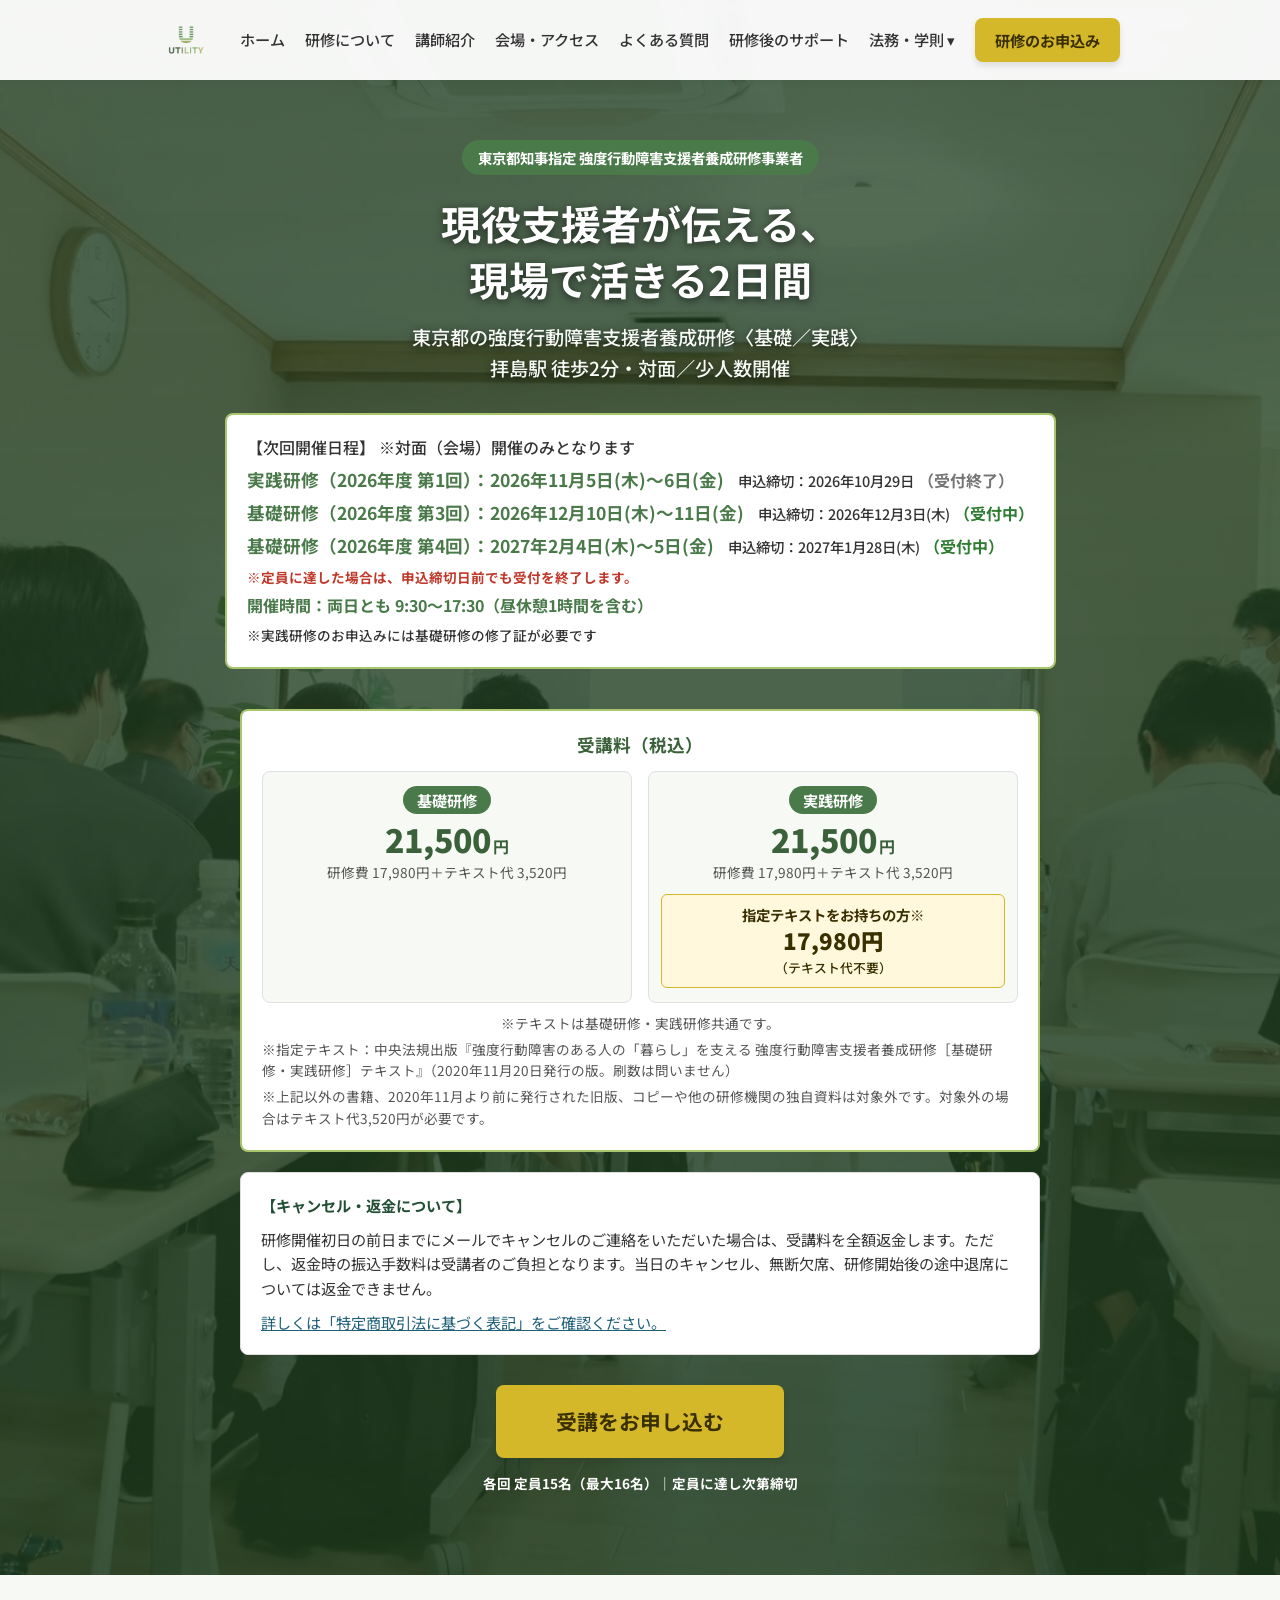
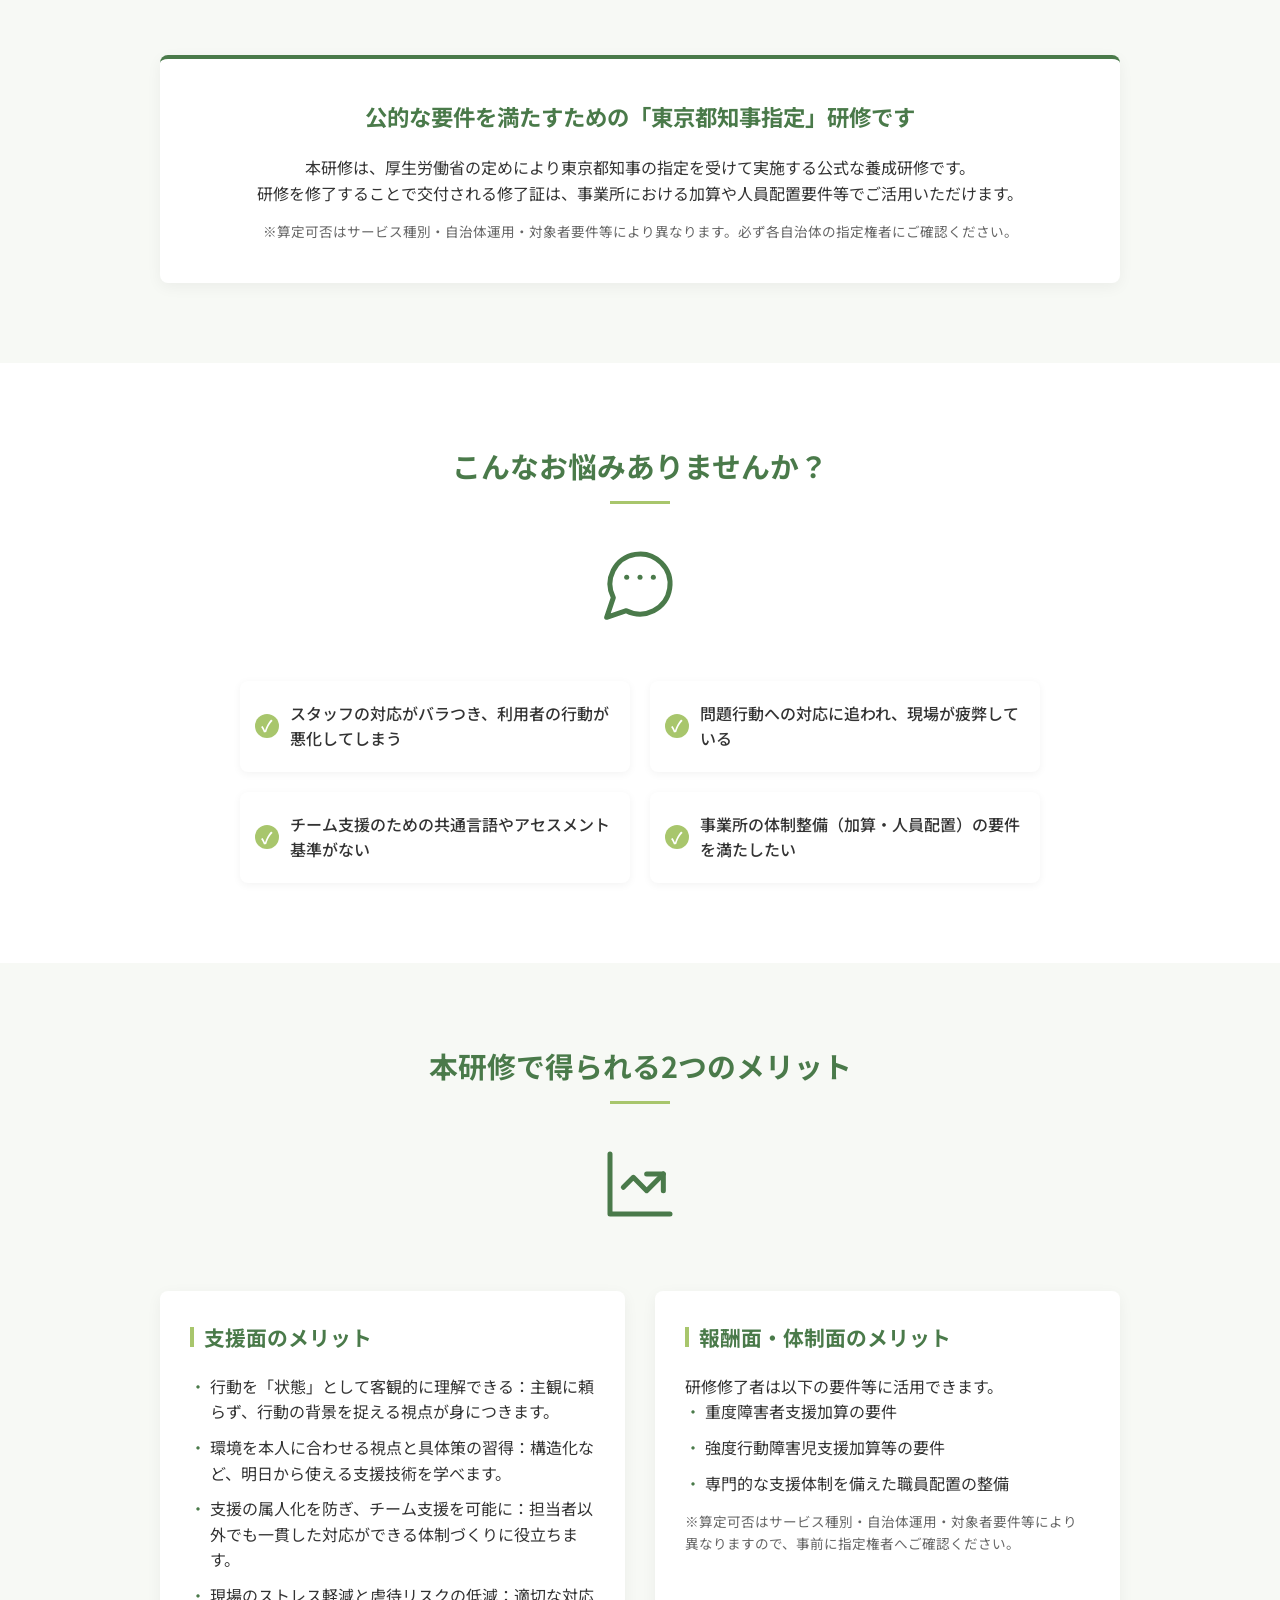
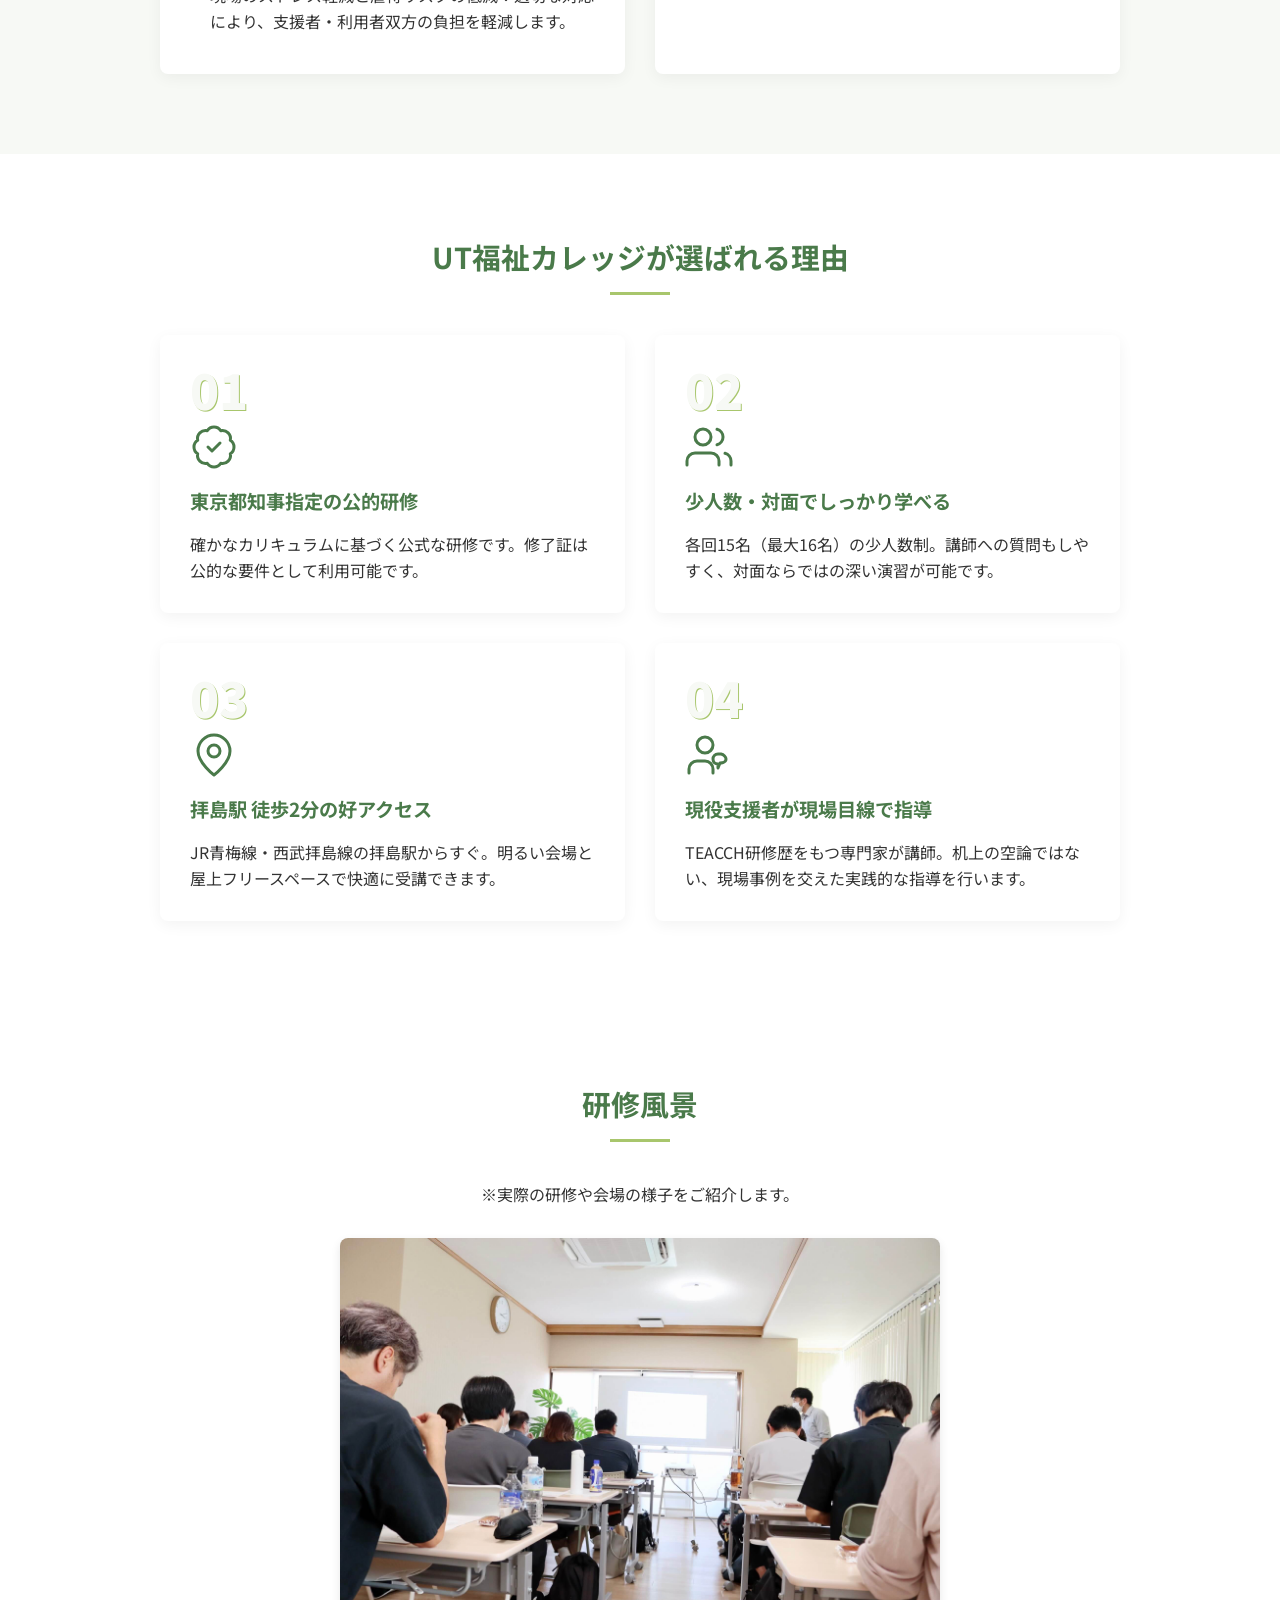
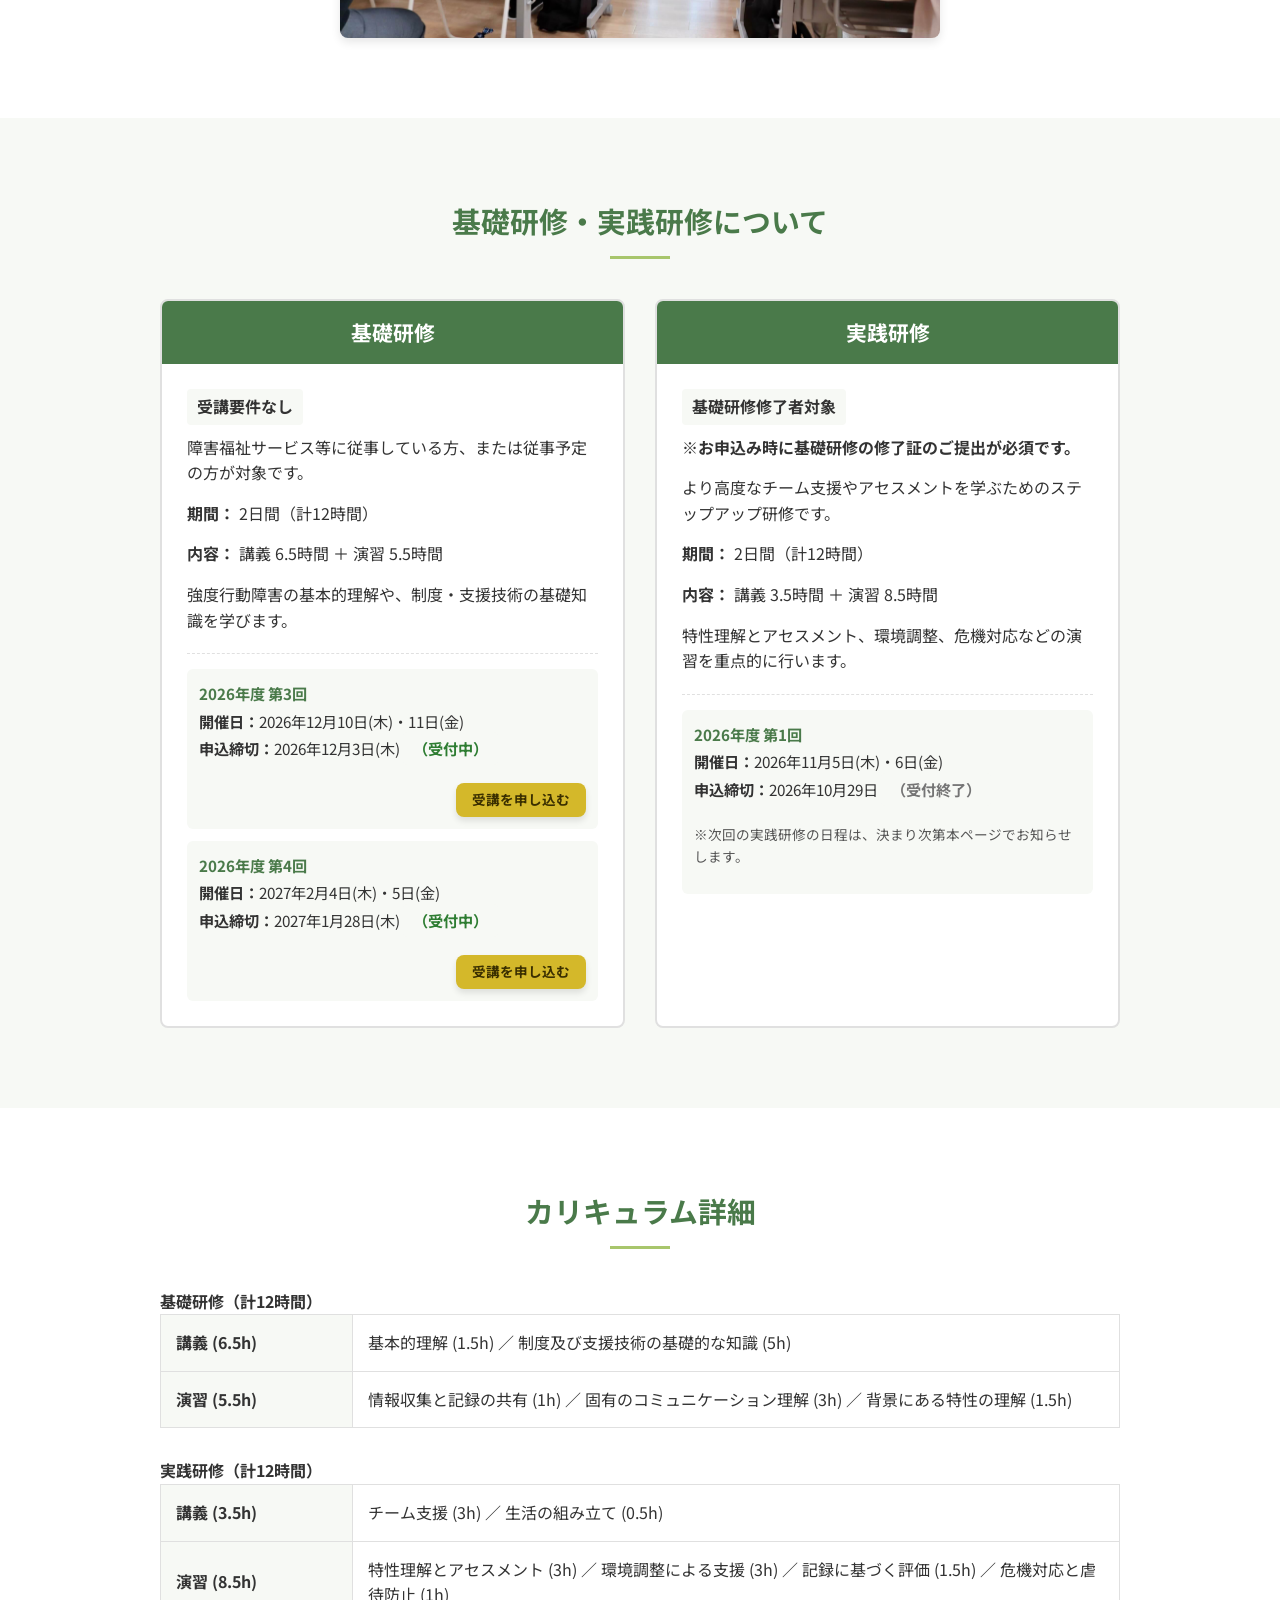
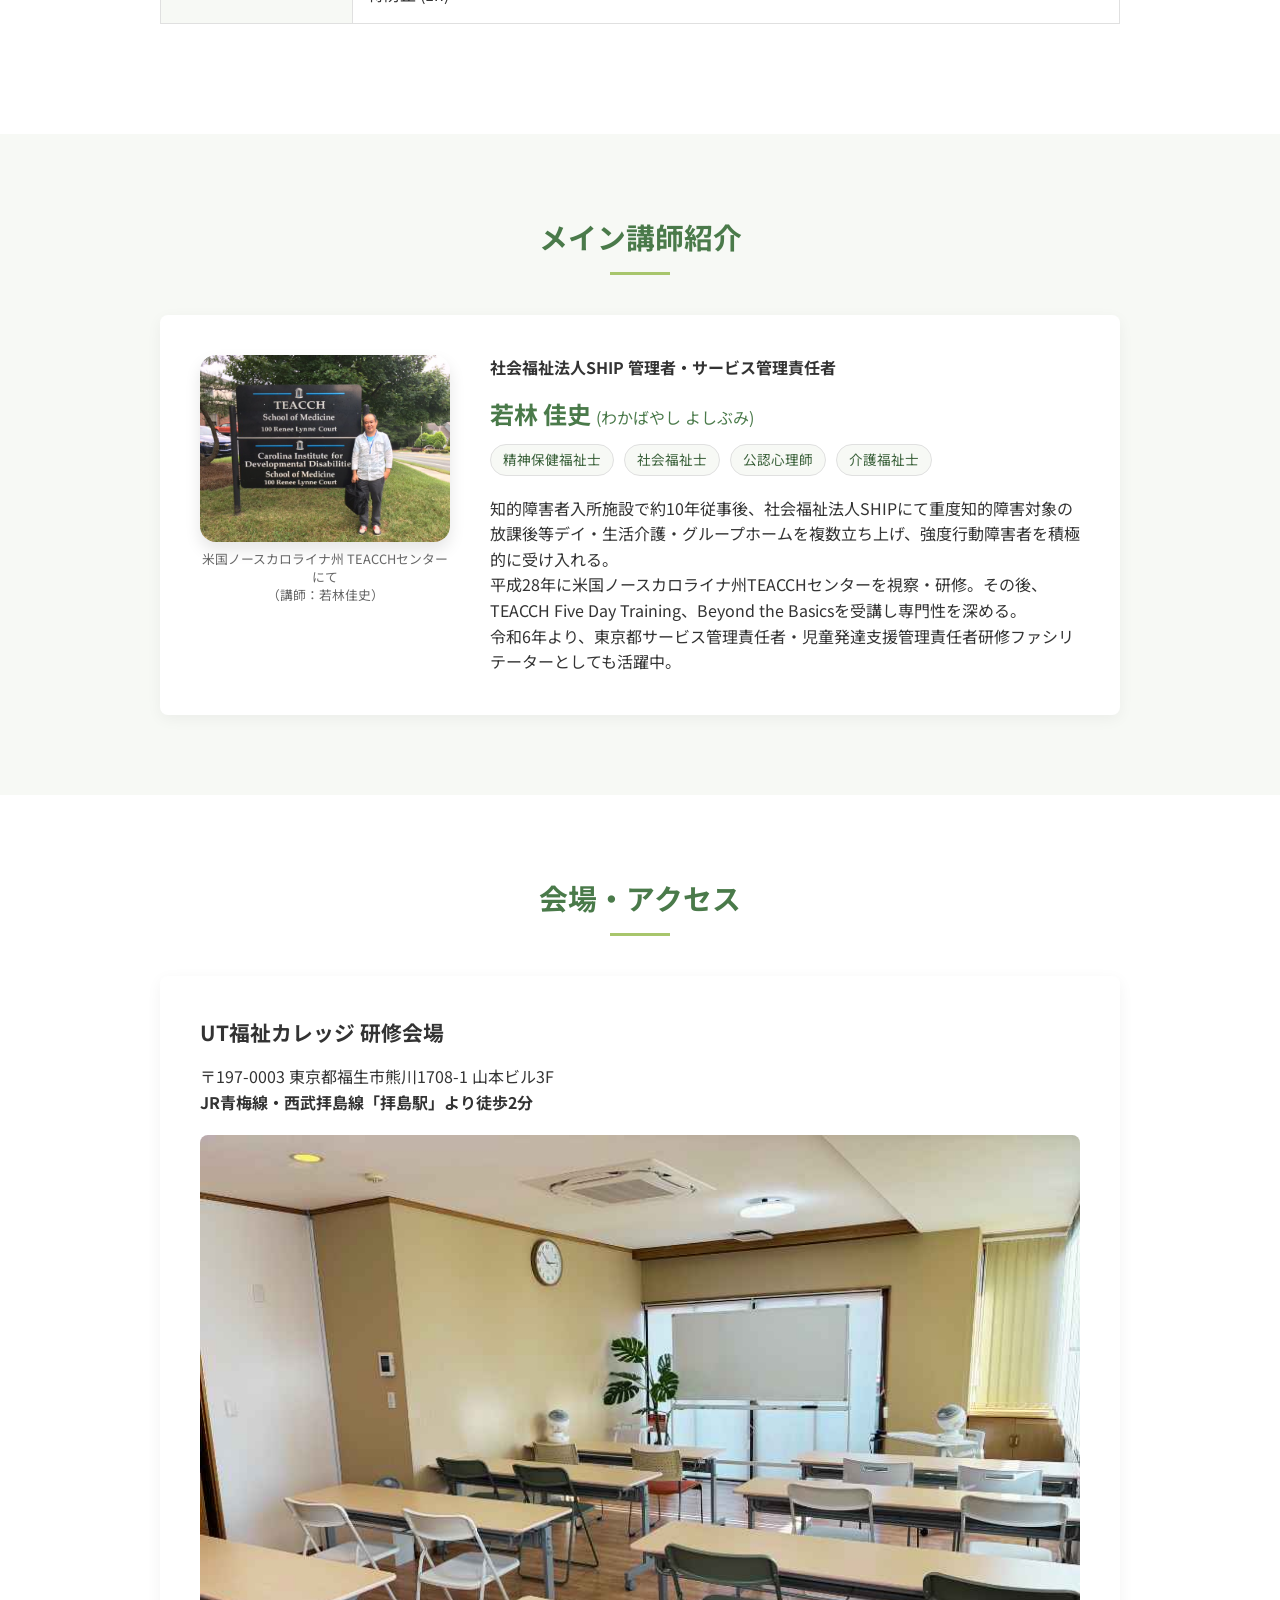
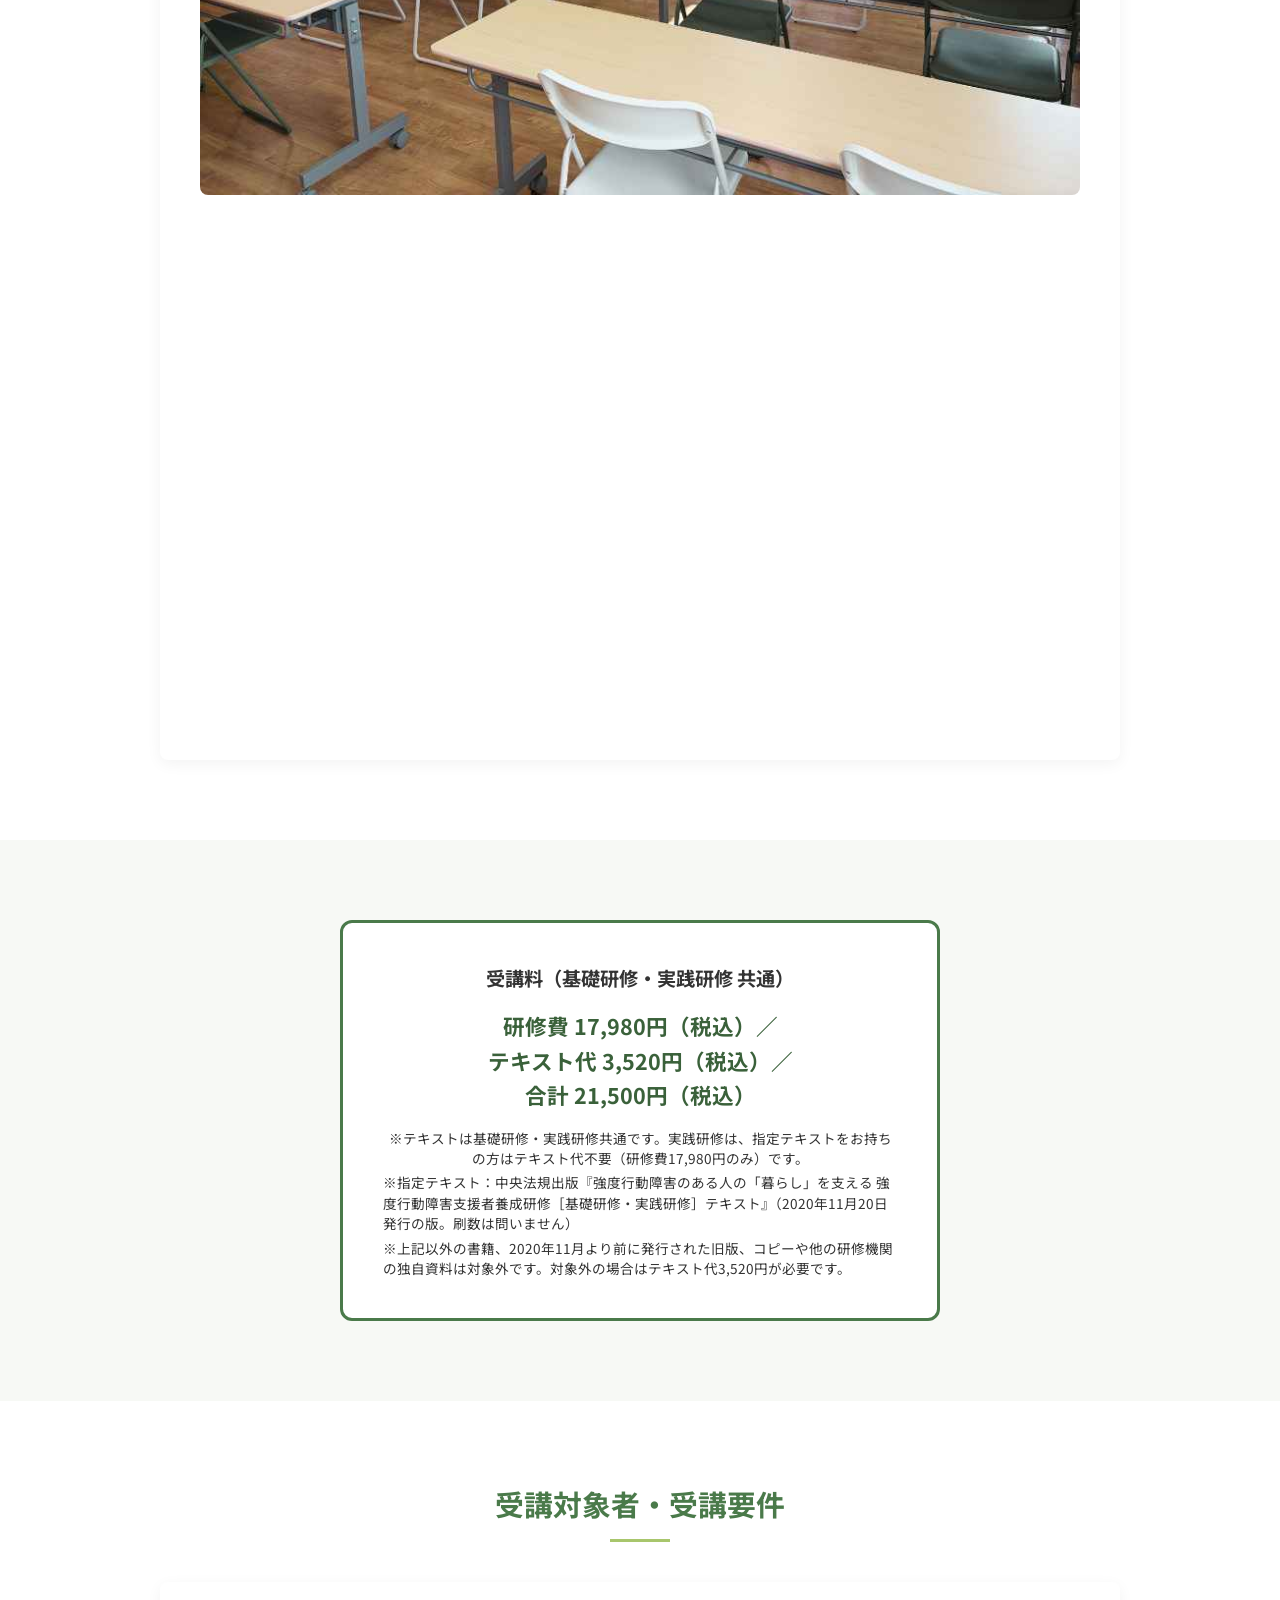
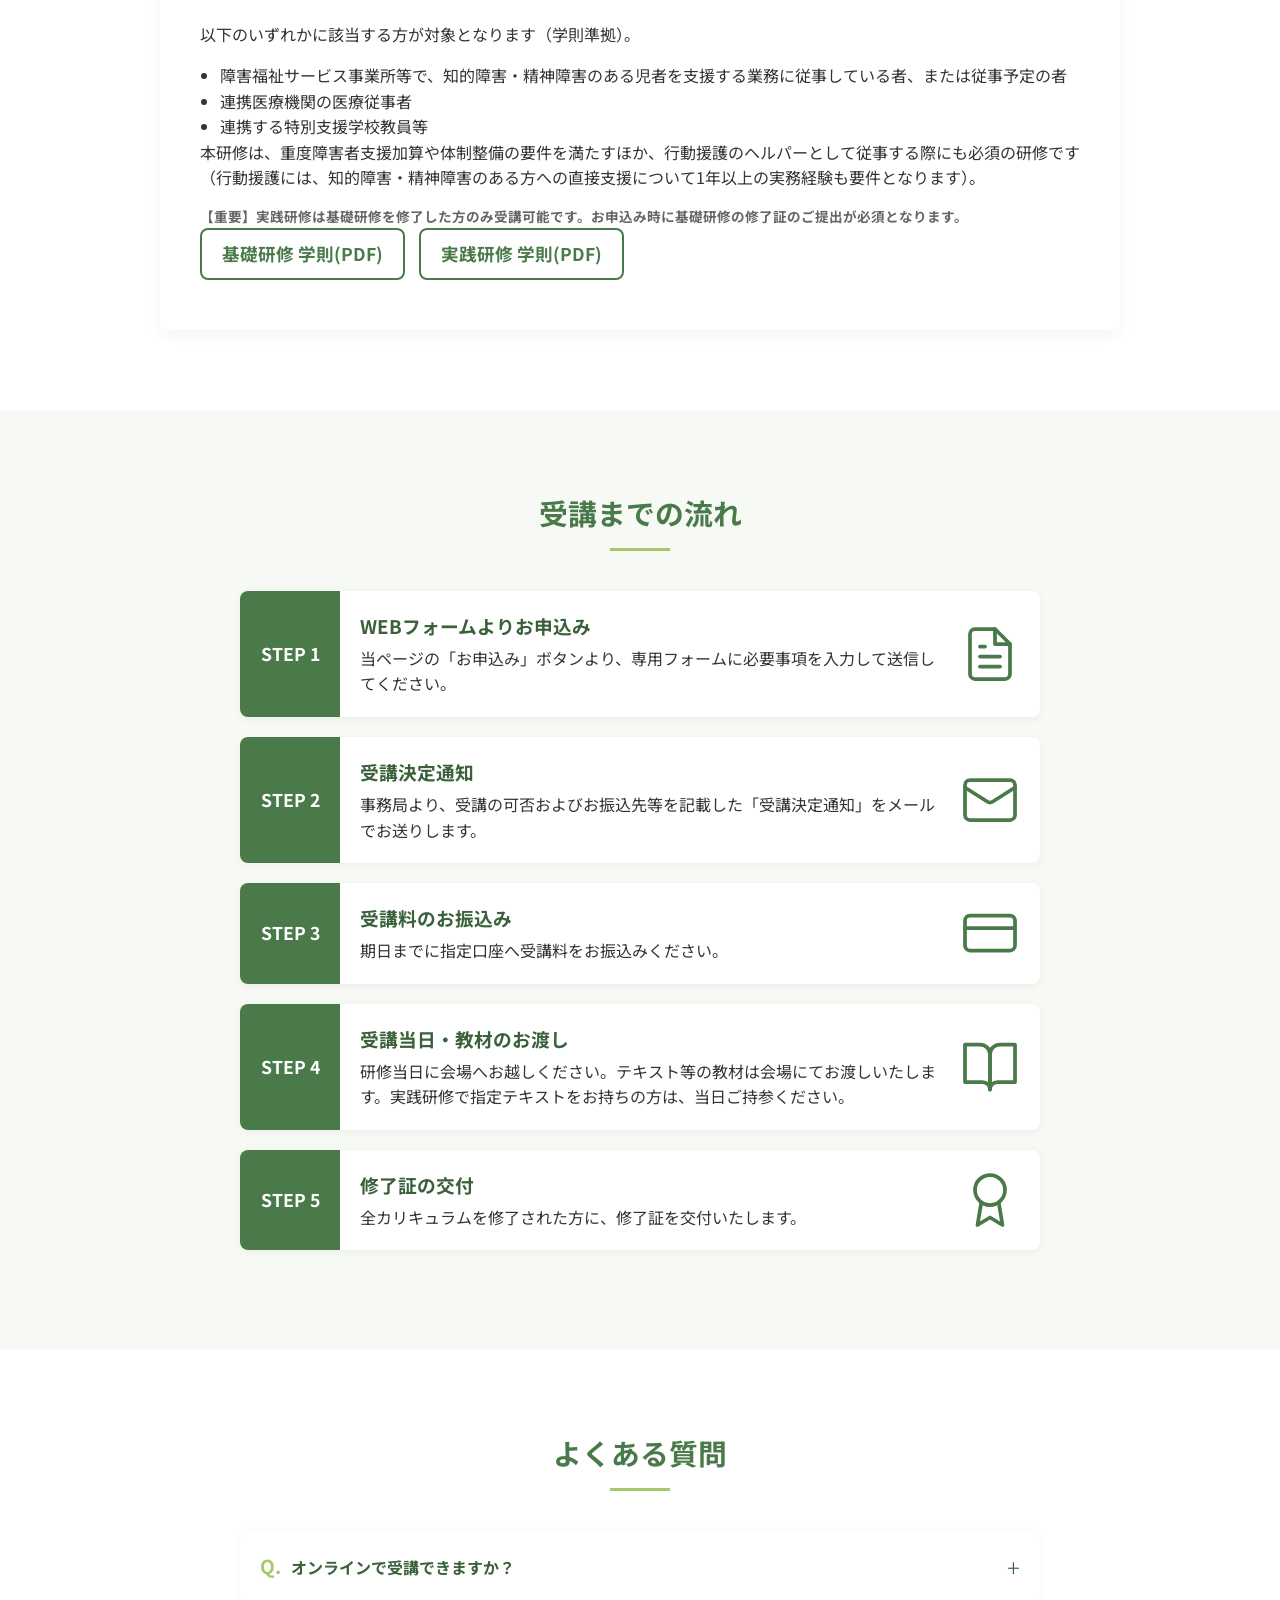
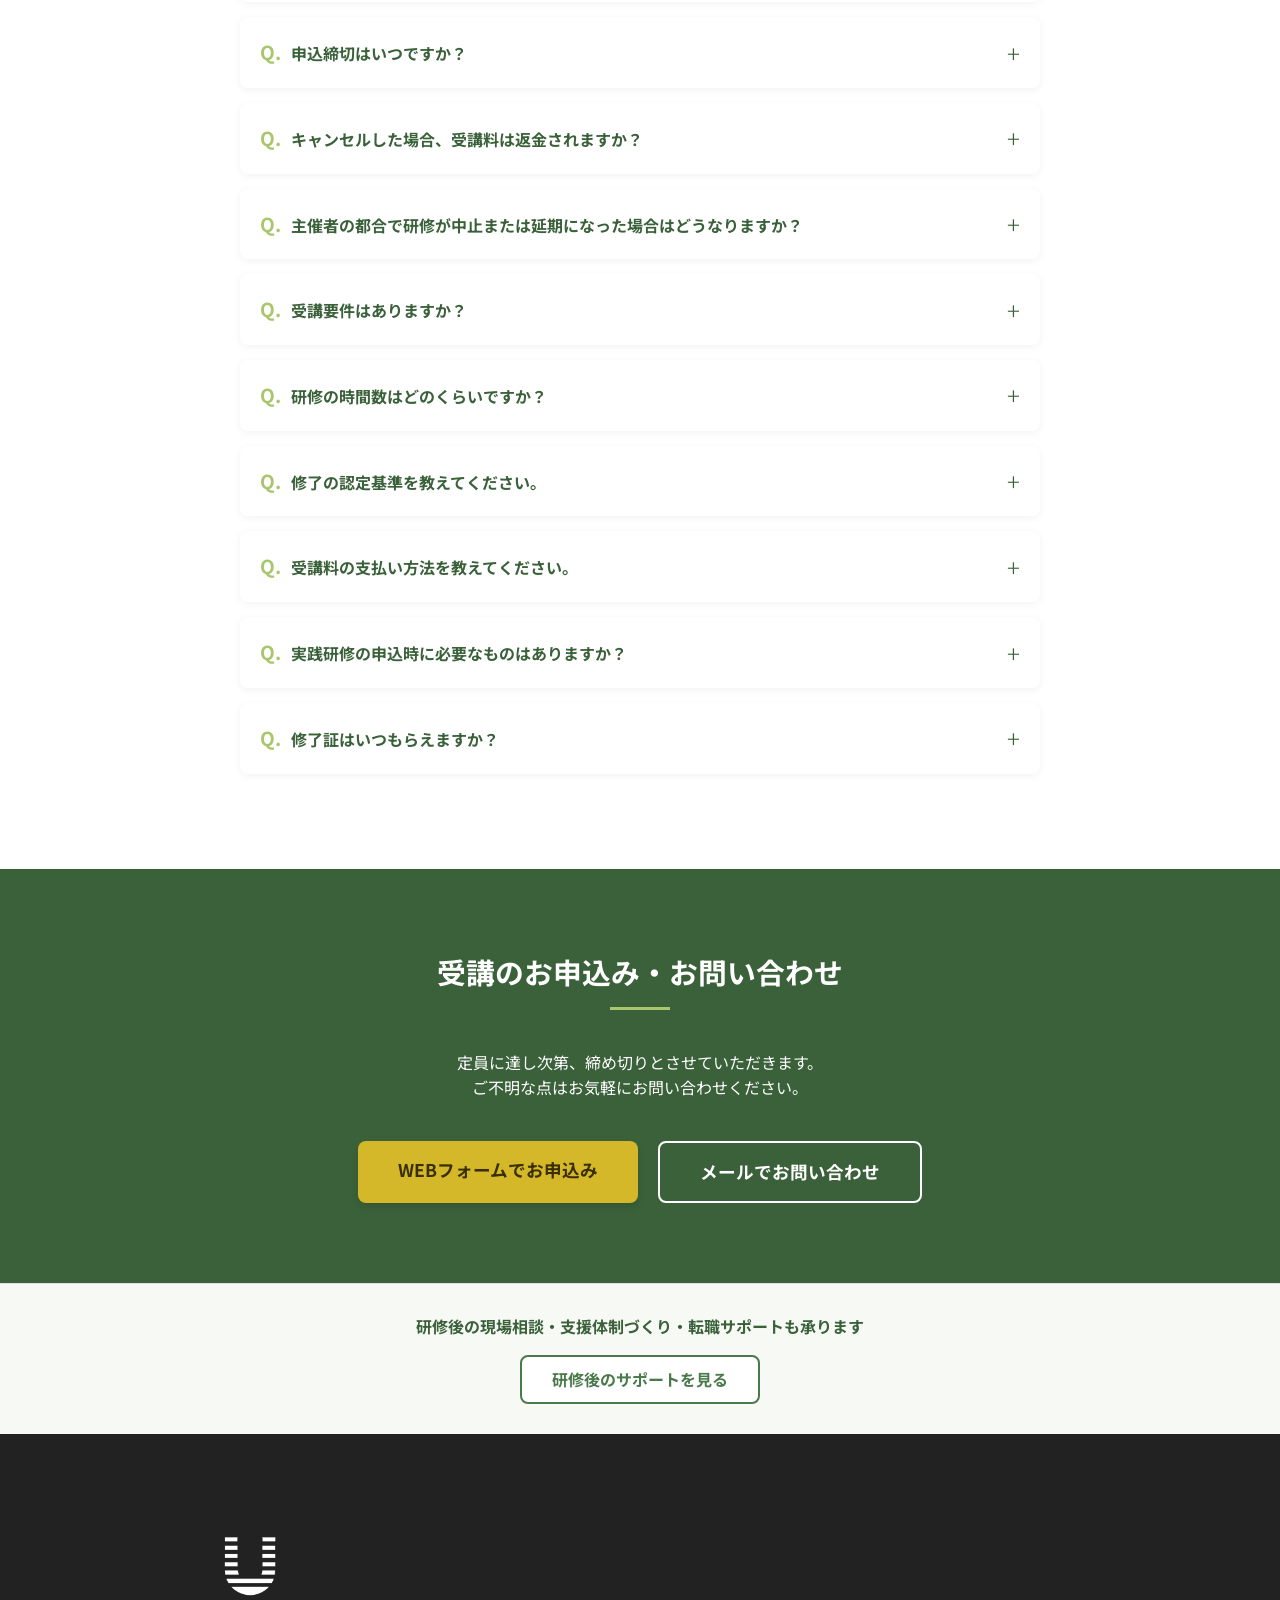
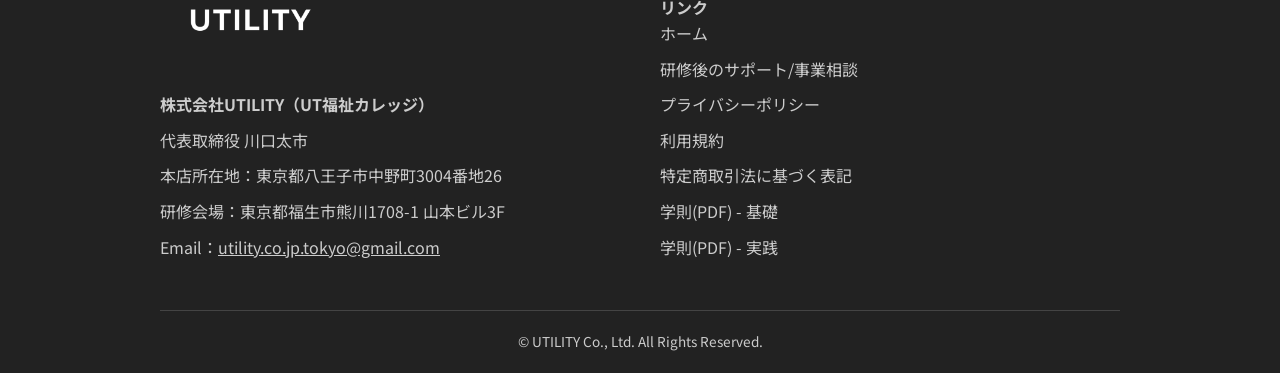
==== commit 1aa03474: "基礎研修（2026年度 第3回：2026年12月10日・11日）を追加し、2027年2月開催を第4回に変更" ====
--- a/index.html
+++ b/index.html
@@ -75,8 +75,47 @@
     },
     {
       "@type": "Event",
+      "name": "東京都強度行動障害支援者養成研修（基礎研修・2026年12月開催）",
+      "description": "東京都知事指定事業者による強度行動障害支援者養成研修の基礎研修（2026年度 第3回）。2日間・計12時間、TEACCHに基づいた実践的な内容を学びます。開催時間は両日とも9:30〜17:30（昼休憩1時間を含む）。",
+      "image": "https://utility-s.github.io/ut-college/images/venue-room.jpg",
+      "startDate": "2026-12-10T09:30:00+09:00",
+      "endDate": "2026-12-11T17:30:00+09:00",
+      "eventAttendanceMode": "https://schema.org/OfflineEventAttendanceMode",
+      "eventStatus": "https://schema.org/EventScheduled",
+      "location": {
+        "@type": "Place",
+        "name": "山本ビル3F",
+        "address": {
+          "@type": "PostalAddress",
+          "streetAddress": "熊川1708-1 山本ビル3F",
+          "addressLocality": "福生市",
+          "addressRegion": "東京都",
+          "addressCountry": "JP"
+        }
+      },
+      "organizer": {
+        "@type": "Organization",
+        "name": "株式会社UTILITY（UT福祉カレッジ）",
+        "url": "https://utility-s.github.io/ut-college/"
+      },
+      "performer": {
+        "@type": "Person",
+        "name": "若林佳史"
+      },
+      "offers": {
+        "@type": "Offer",
+        "price": "21500",
+        "priceCurrency": "JPY",
+        "availability": "https://schema.org/InStock",
+        "url": "https://docs.google.com/forms/d/e/1FAIpQLSePDVOsYhIBRIPuHGyegQP8HumM7EN6QQeE5Xfd3BGoet1c9A/viewform",
+        "validFrom": "2026-10-30",
+        "validThrough": "2026-12-03"
+      }
+    },
+    {
+      "@type": "Event",
       "name": "東京都強度行動障害支援者養成研修（基礎研修・2027年2月開催）",
-      "description": "東京都知事指定事業者による強度行動障害支援者養成研修の基礎研修（2026年度 第3回）。2日間・計12時間、TEACCHに基づいた実践的な内容を学びます。開催時間は両日とも9:30〜17:30（昼休憩1時間を含む）。",
+      "description": "東京都知事指定事業者による強度行動障害支援者養成研修の基礎研修（2026年度 第4回）。2日間・計12時間、TEACCHに基づいた実践的な内容を学びます。開催時間は両日とも9:30〜17:30（昼休憩1時間を含む）。",
       "image": "https://utility-s.github.io/ut-college/images/venue-room.jpg",
       "startDate": "2027-02-04T09:30:00+09:00",
       "endDate": "2027-02-05T17:30:00+09:00",
@@ -276,7 +315,8 @@
                 <div class="hero-schedule">
           <p>【次回開催日程】 ※対面（会場）開催のみとなります</p>
           <p><span class="date">実践研修（2026年度 第1回）：2026年11月5日(木)〜6日(金)</span> <span style="font-size:0.9rem; margin-left:10px;">申込締切：2026年10月29日</span> <span style="color:#757575; font-weight:bold;">（受付終了）</span></p>
-          <p><span class="date">基礎研修（2026年度 第3回）：2027年2月4日(木)〜5日(金)</span> <span style="font-size:0.9rem; margin-left:10px;">申込締切：2027年1月28日(木)</span> <span style="color:#2e7d32; font-weight:bold;">（受付中）</span></p>
+          <p><span class="date">基礎研修（2026年度 第3回）：2026年12月10日(木)〜11日(金)</span> <span style="font-size:0.9rem; margin-left:10px;">申込締切：2026年12月3日(木)</span> <span style="color:#2e7d32; font-weight:bold;">（受付中）</span></p>
+          <p><span class="date">基礎研修（2026年度 第4回）：2027年2月4日(木)〜5日(金)</span> <span style="font-size:0.9rem; margin-left:10px;">申込締切：2027年1月28日(木)</span> <span style="color:#2e7d32; font-weight:bold;">（受付中）</span></p>
           <p style="font-size:0.85rem; margin-top:6px; color:#c0392b; font-weight:bold;">※定員に達した場合は、申込締切日前でも受付を終了します。</p>
           <p><span class="date" style="font-size:1rem;">開催時間：両日とも 9:30〜17:30（昼休憩1時間を含む）</span></p>
           <p style="font-size:0.85rem; margin-top:6px;">※実践研修のお申込みには基礎研修の修了証が必要です</p>
@@ -436,8 +476,19 @@
 
               <!-- 開催日程・申込状況（各回独立構造） -->
               <div class="schedule-blocks" style="margin-top: 20px; border-top: 1px dashed var(--color-border); padding-top: 15px;">
+                <div class="schedule-block" style="background-color: var(--color-bg-light); border-radius: 6px; padding: 12px; margin-bottom: 12px;">
+                  <div style="font-weight: bold; color: var(--color-main); font-size: 0.95rem; margin-bottom: 4px;">2026年度 第3回</div>
+                  <p style="margin: 0 0 6px 0; font-size: 0.95rem; line-height: 1.5;">
+                    <strong>開催日：</strong>2026年12月10日(木)・11日(金)<br>
+                    <strong>申込締切：</strong>2026年12月3日(木) <span style="color:#2e7d32; font-weight:bold;">（受付中）</span>
+                  </p>
+                  <div style="text-align: right; margin-top: 8px;">
+                    <a href="https://docs.google.com/forms/d/e/1FAIpQLSePDVOsYhIBRIPuHGyegQP8HumM7EN6QQeE5Xfd3BGoet1c9A/viewform" target="_blank" rel="noopener noreferrer" class="btn btn-cta" style="padding: 6px 16px; font-size: 0.85rem; display: inline-block;">受講を申し込む</a>
+                  </div>
+                </div>
+
                 <div class="schedule-block" style="background-color: var(--color-bg-light); border-radius: 6px; padding: 12px;">
-                  <div style="font-weight: bold; color: var(--color-main); font-size: 0.95rem; margin-bottom: 4px;">2026年度 第3回</div>
+                  <div style="font-weight: bold; color: var(--color-main); font-size: 0.95rem; margin-bottom: 4px;">2026年度 第4回</div>
                   <p style="margin: 0 0 6px 0; font-size: 0.95rem; line-height: 1.5;">
                     <strong>開催日：</strong>2027年2月4日(木)・5日(金)<br>
                     <strong>申込締切：</strong>2027年1月28日(木) <span style="color:#2e7d32; font-weight:bold;">（受付中）</span>
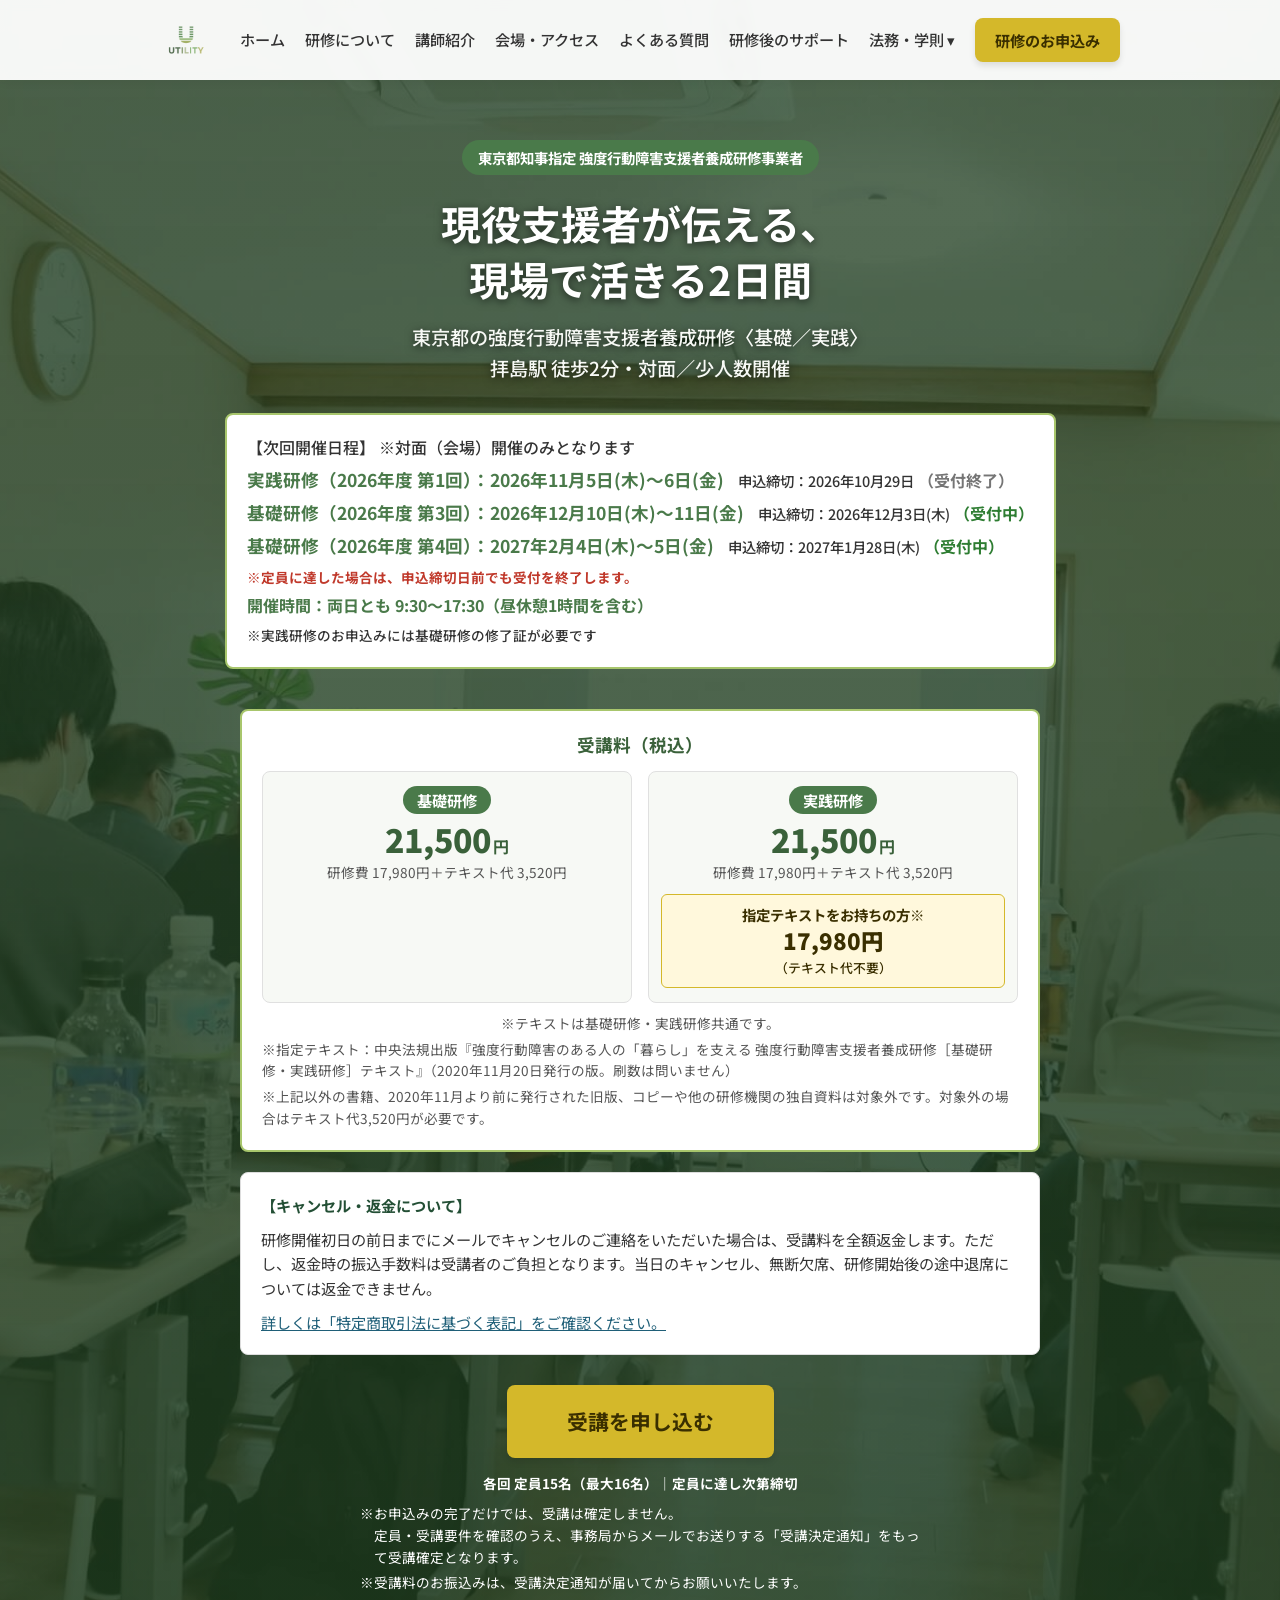
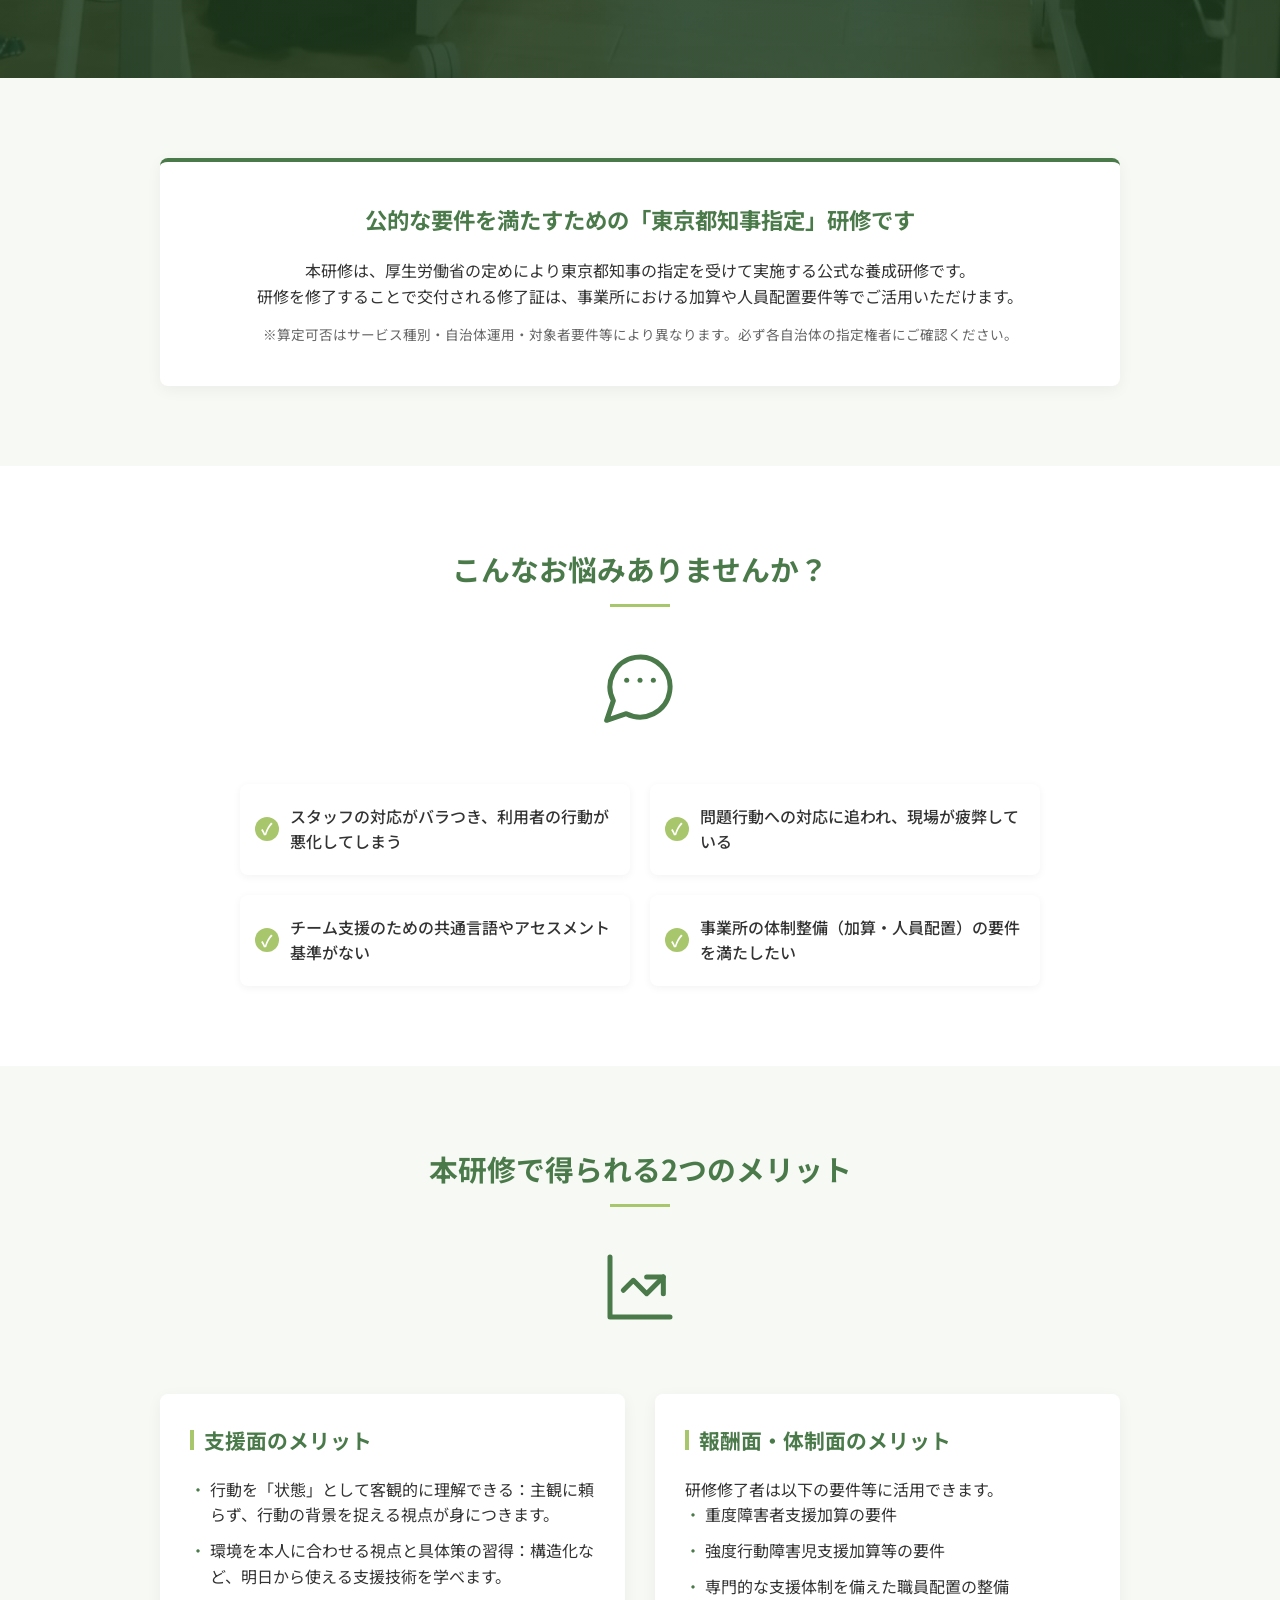
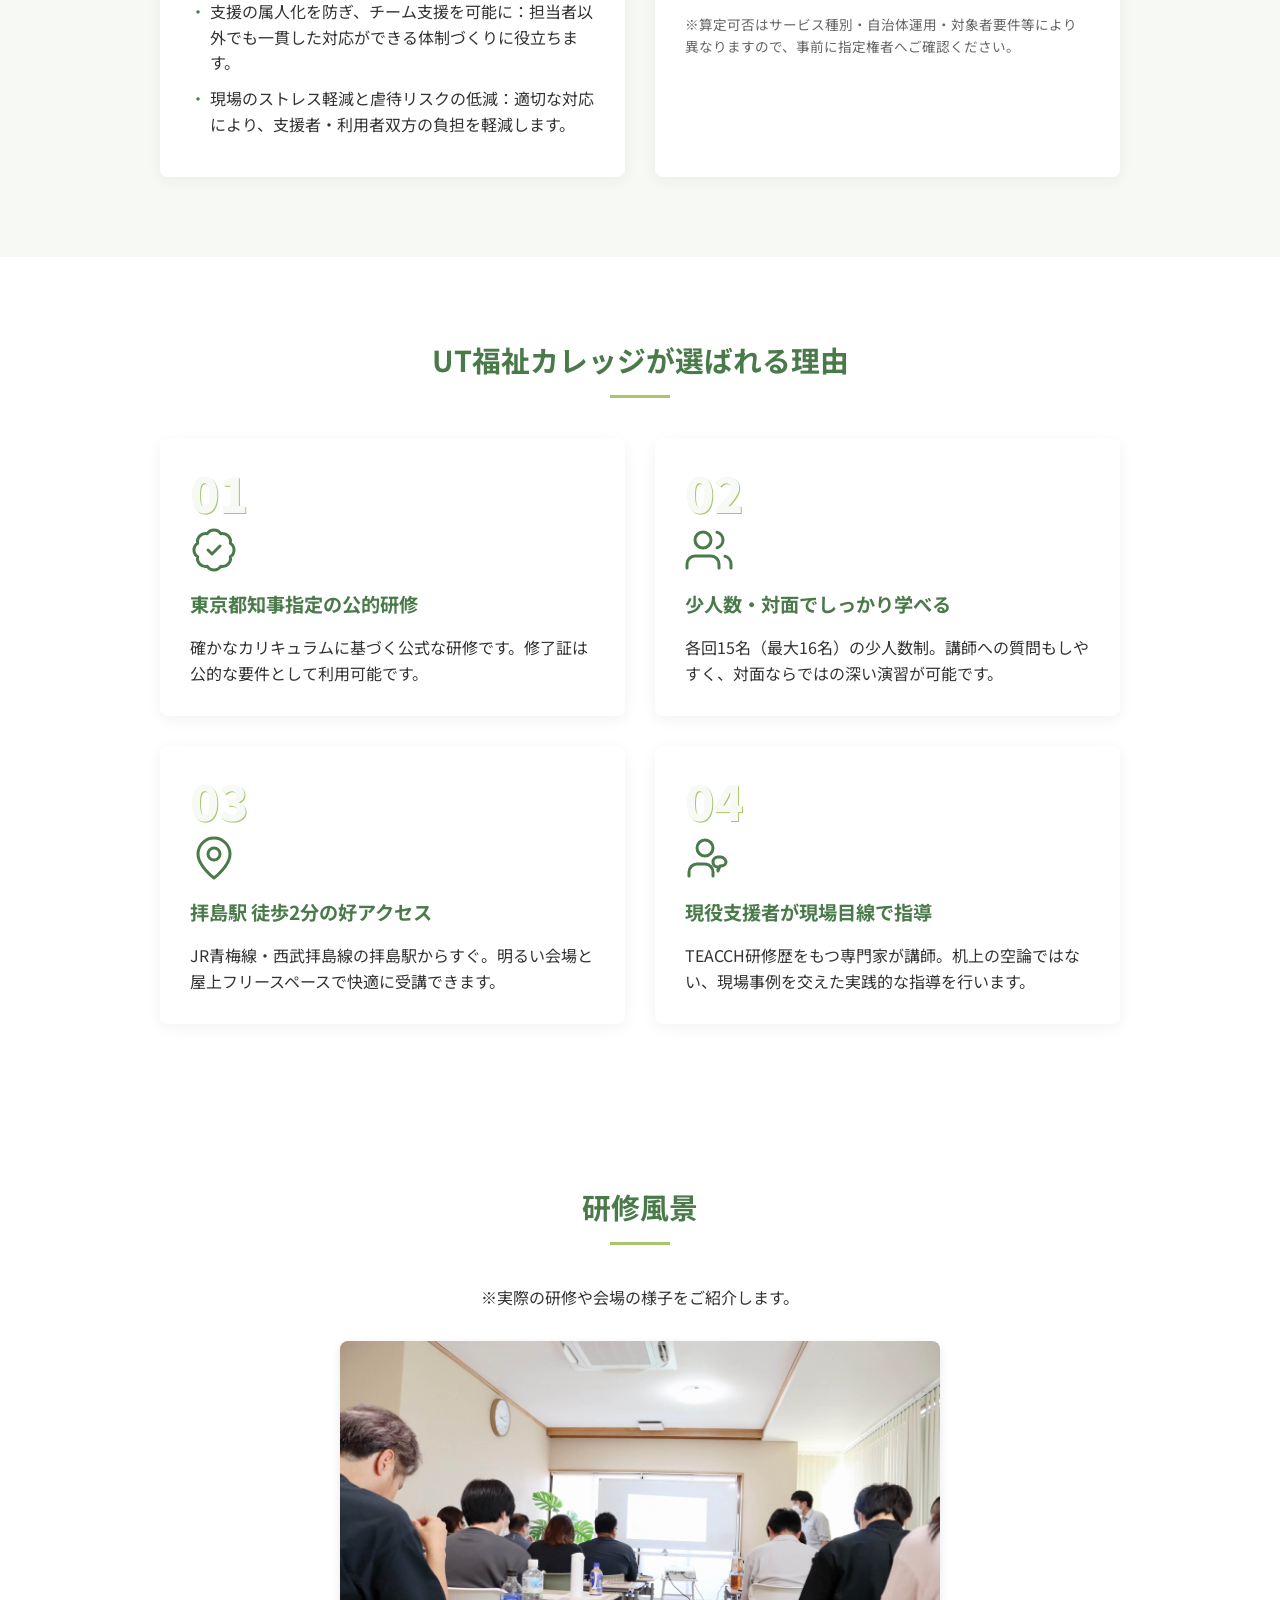
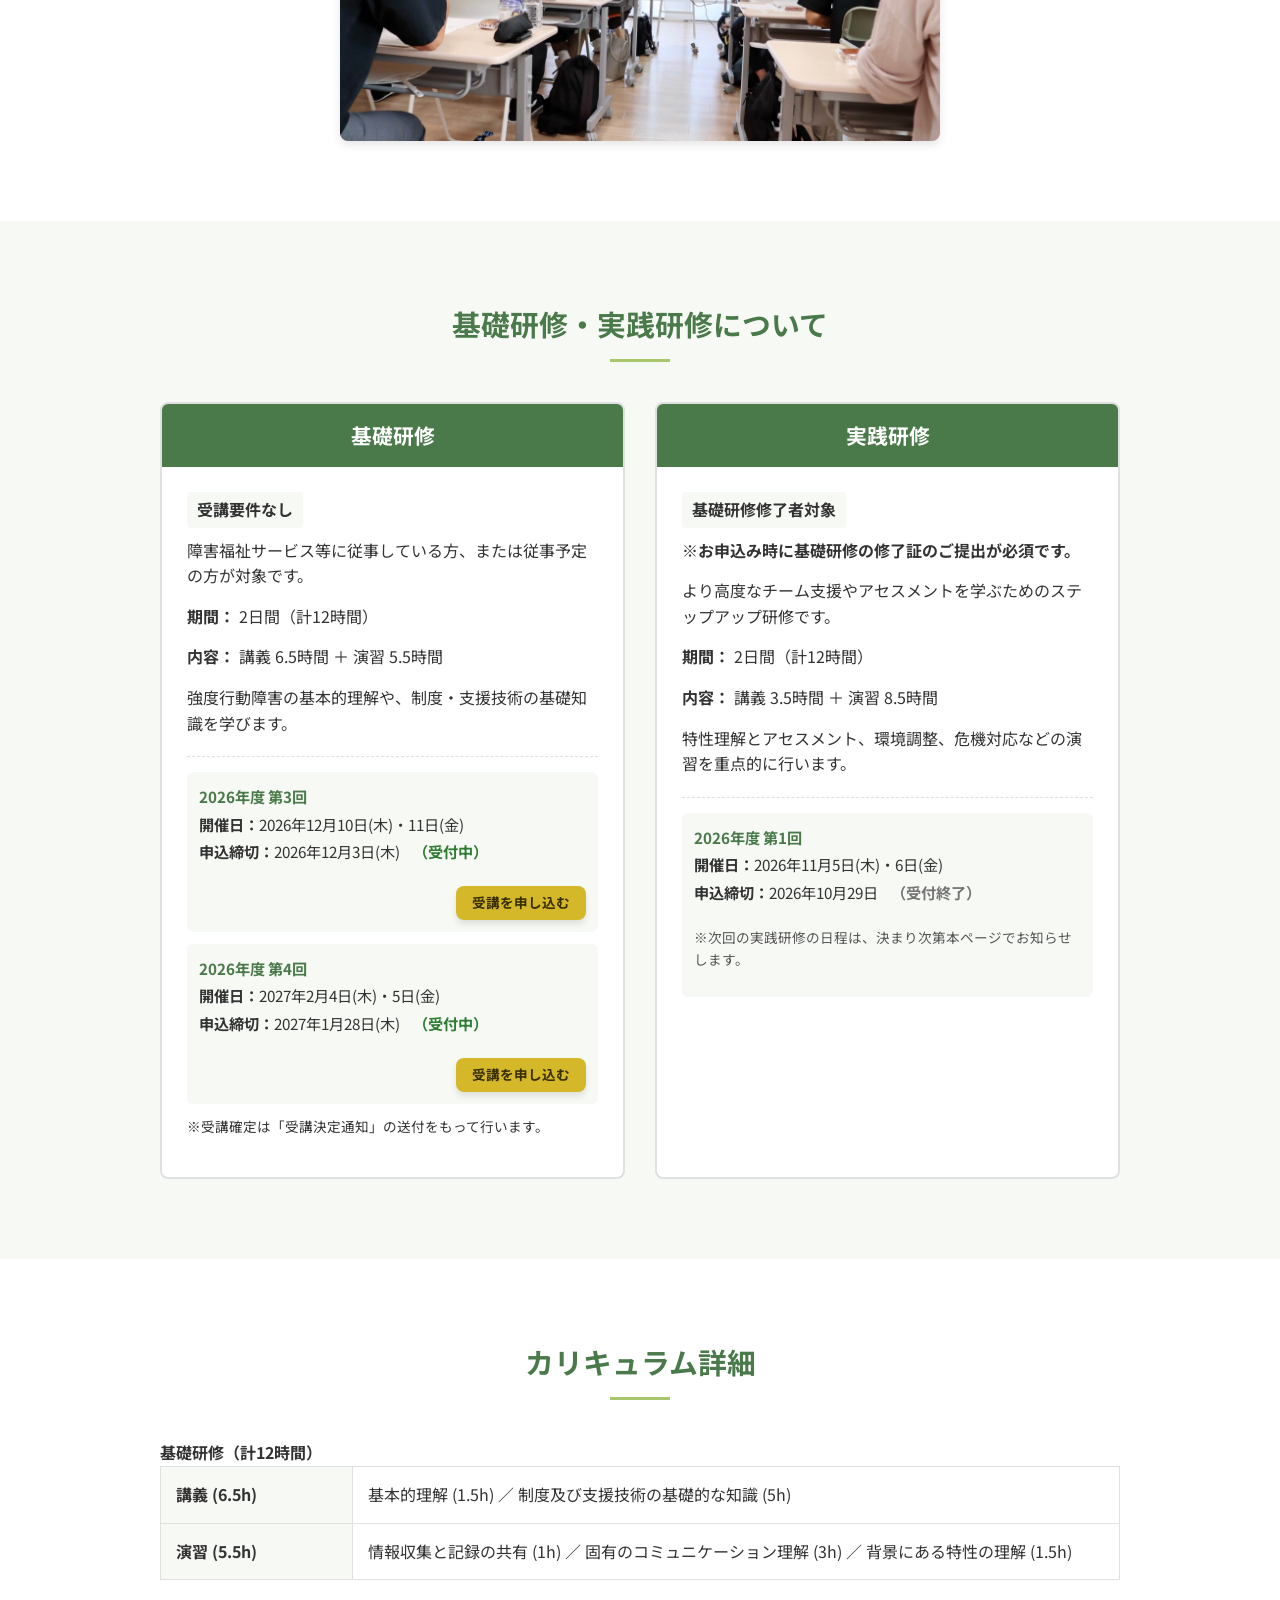
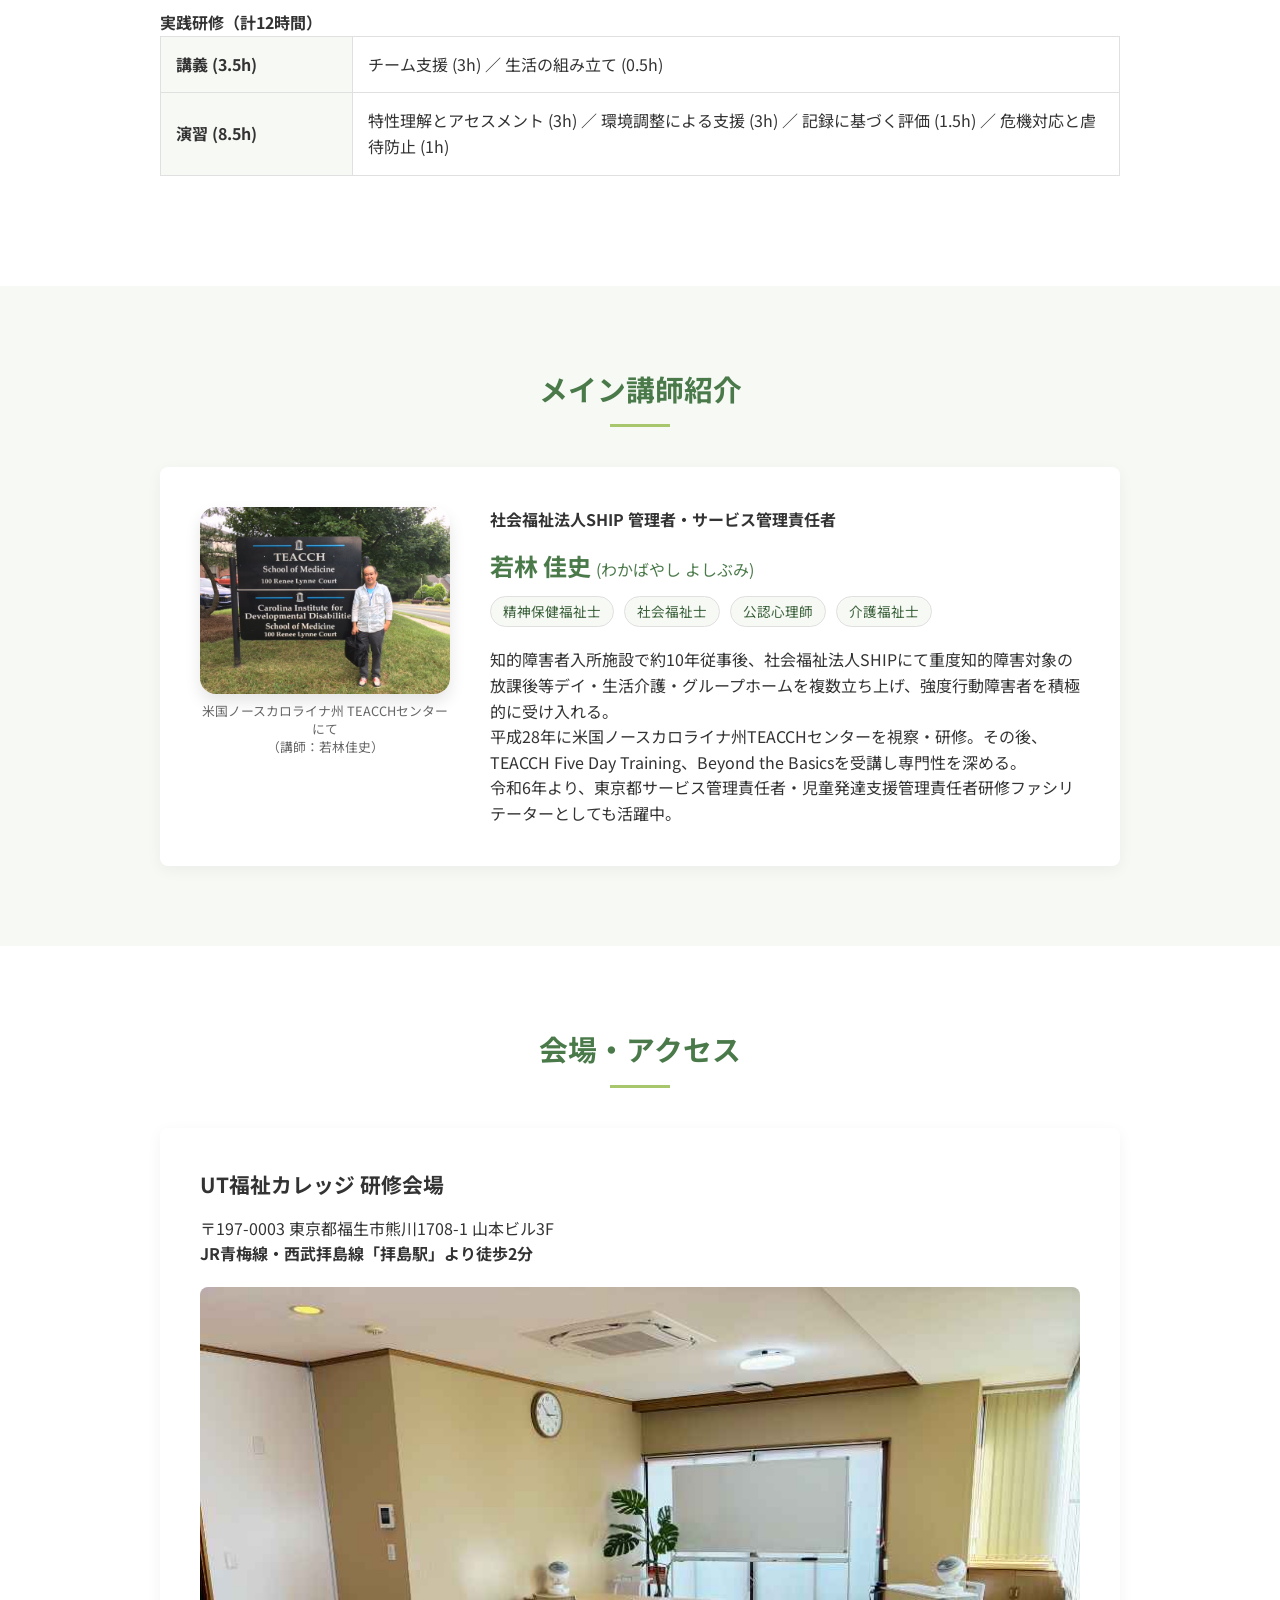
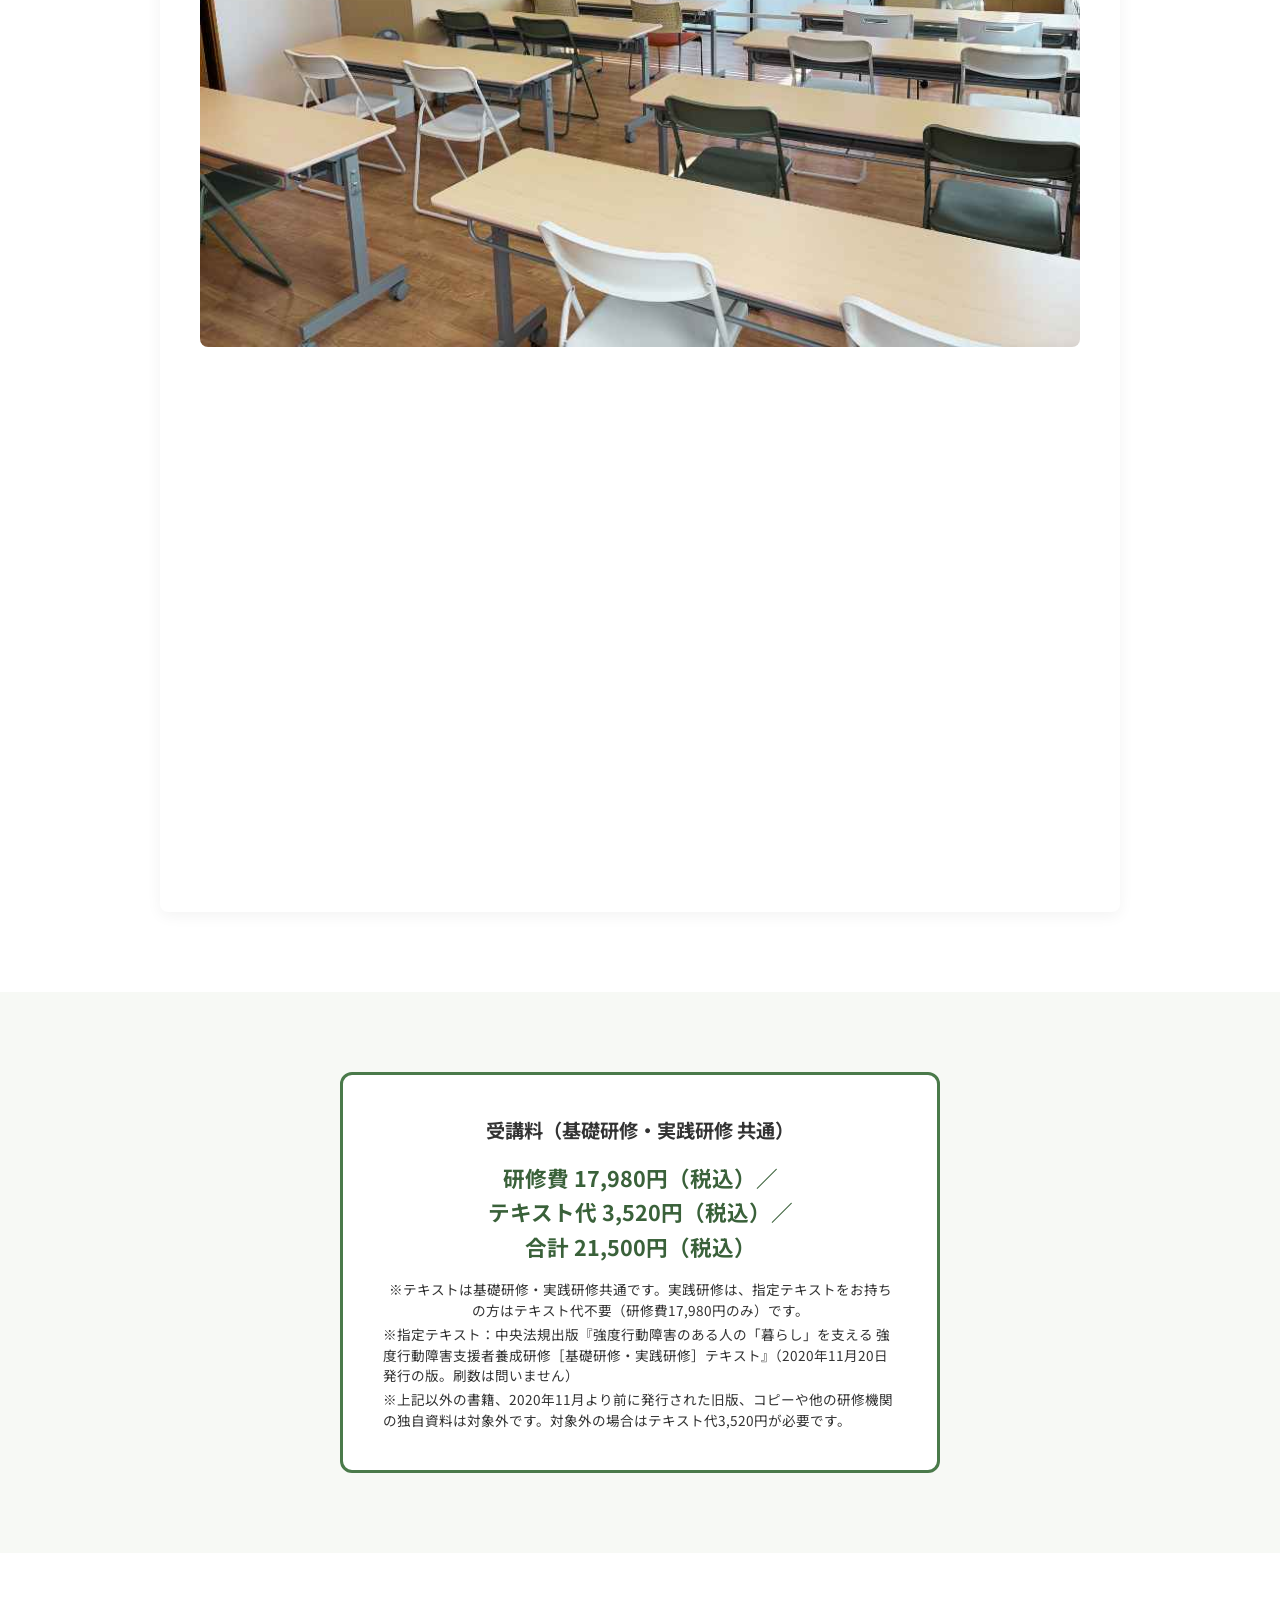
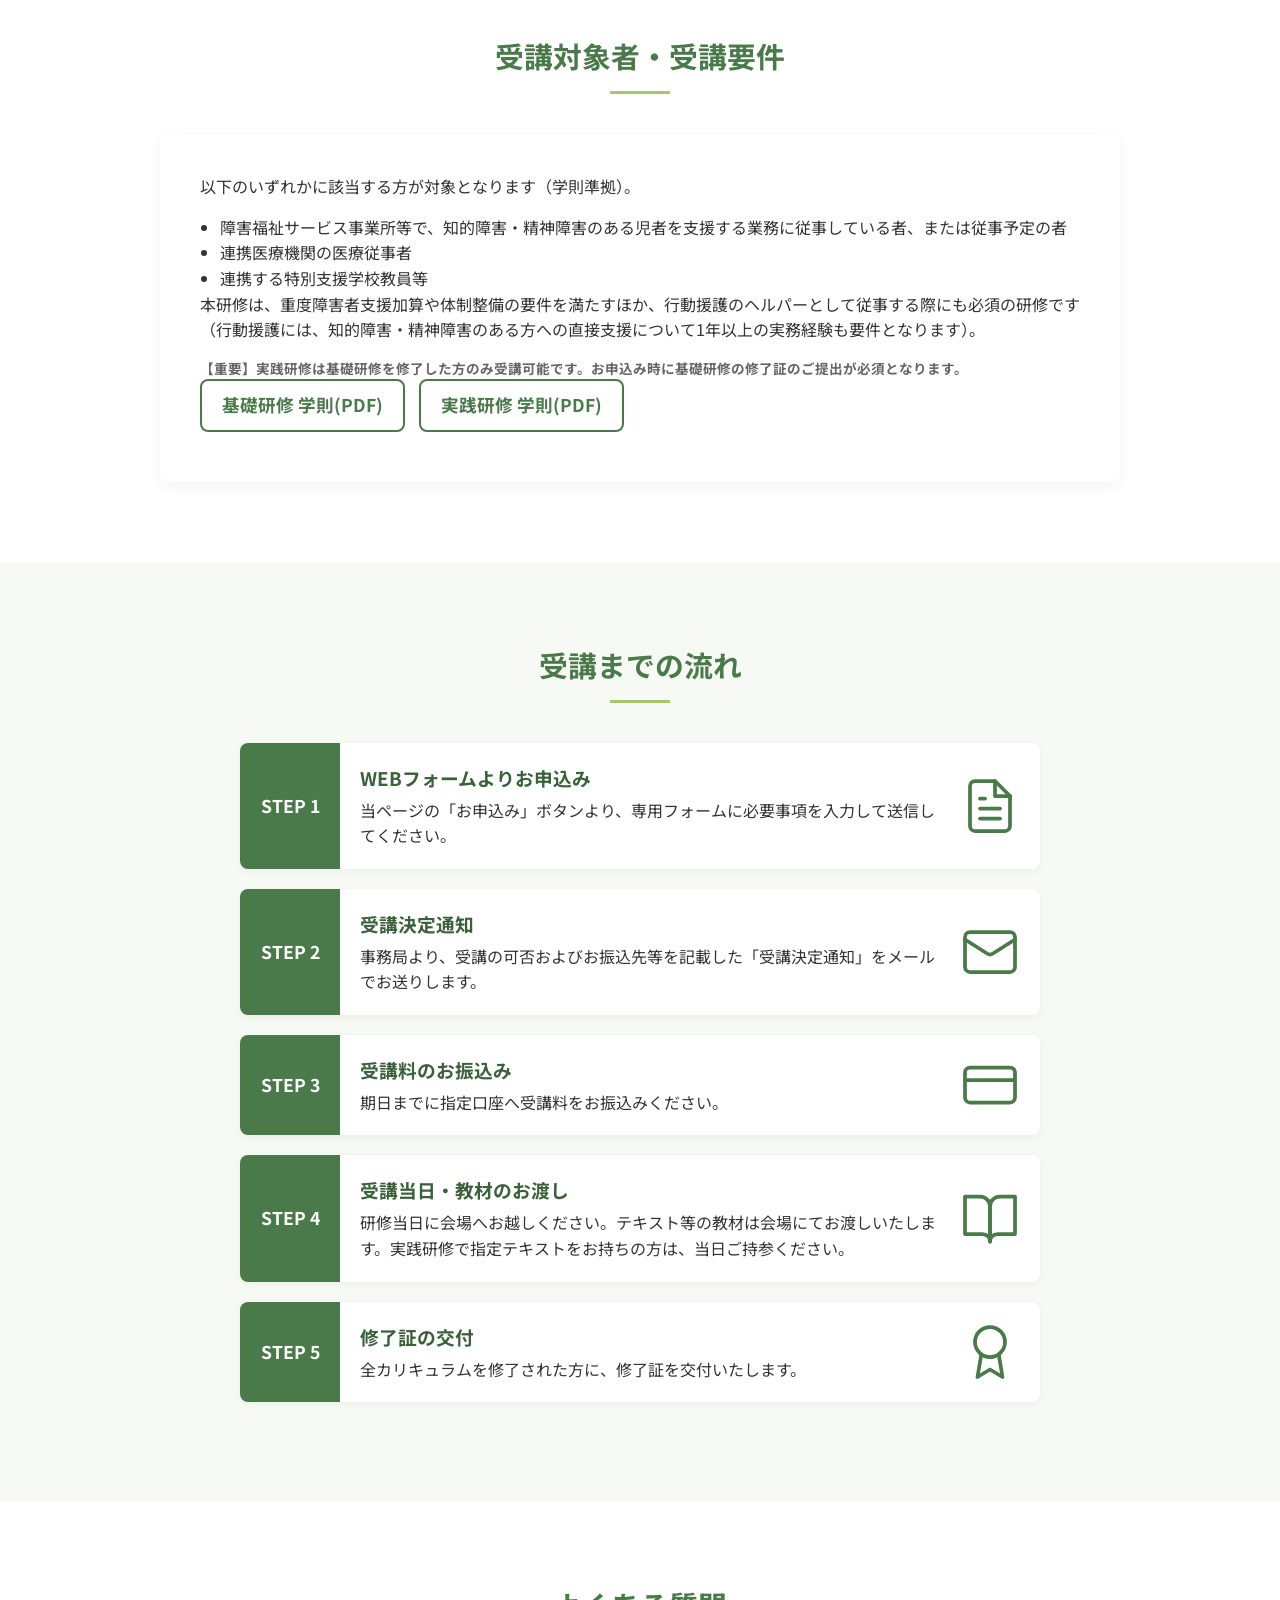
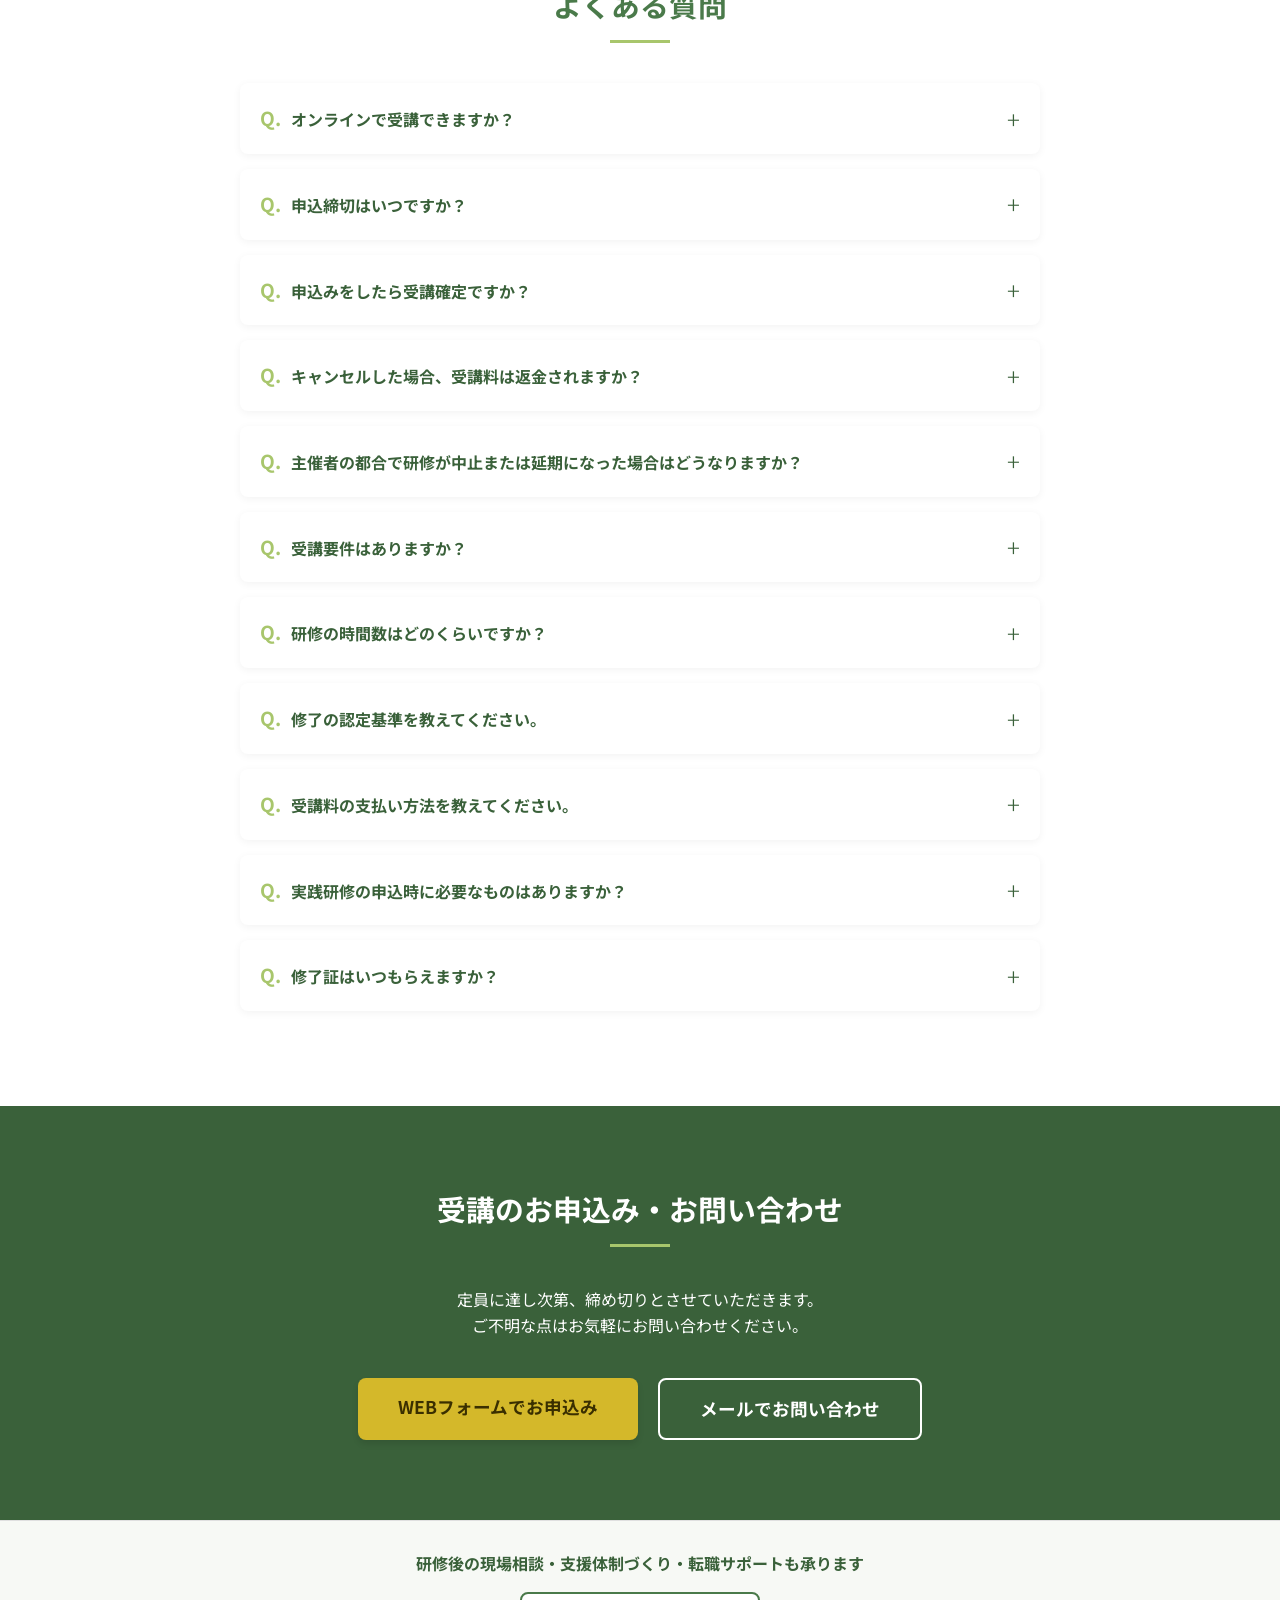
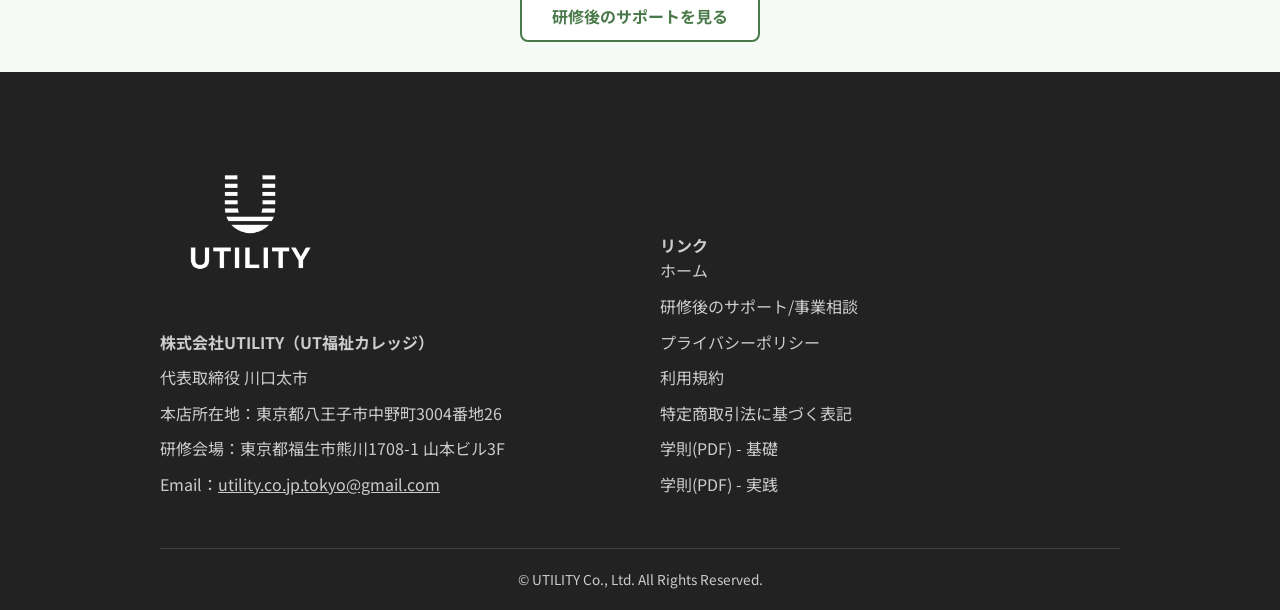
==== commit 1d30c8c3: "申込ボタン付近に受講確定の条件（受講決定通知）の注記とFAQを追加し、ボタン文言を修正" ====
--- a/index.html
+++ b/index.html
@@ -227,6 +227,14 @@
         },
         {
           "@type": "Question",
+          "name": "申込みをしたら受講確定ですか？",
+          "acceptedAnswer": {
+            "@type": "Answer",
+            "text": "お申込みの完了だけでは、受講は確定しません。お申込みは原則として先着順で受け付け、定員・受講要件を確認のうえ、事務局からメールでお送りする「受講決定通知」をもって受講確定となります。受講料のお振込みは、受講決定通知が届いてからお願いいたします。"
+          }
+        },
+        {
+          "@type": "Question",
           "name": "受講要件はありますか？",
           "acceptedAnswer": {
             "@type": "Answer",
@@ -349,8 +357,12 @@
 
         <div class="text-center">
           <!-- TODO: 外部フォームURL -->
-          <a href="https://docs.google.com/forms/d/e/1FAIpQLSePDVOsYhIBRIPuHGyegQP8HumM7EN6QQeE5Xfd3BGoet1c9A/viewform" target="_blank" rel="noopener" class="btn btn-cta" style="font-size: 1.3rem; padding: 20px 60px;">受講をお申し込む</a>
+          <a href="https://docs.google.com/forms/d/e/1FAIpQLSePDVOsYhIBRIPuHGyegQP8HumM7EN6QQeE5Xfd3BGoet1c9A/viewform" target="_blank" rel="noopener" class="btn btn-cta" style="font-size: 1.3rem; padding: 20px 60px;">受講を申し込む</a>
           <p class="note mt-20" style="color:#fff; font-weight:700;">各回 定員15名（最大16名）｜定員に達し次第締切</p>
+          <div class="hero-apply-note" style="font-size:0.85em; line-height:1.6; text-align:left; max-width:560px; margin:8px auto 0; color:#fff;">
+            <p style="margin:4px 0; padding-left:1em; text-indent:-1em;">※お申込みの完了だけでは、受講は確定しません。<br>定員・受講要件を確認のうえ、事務局からメールでお送りする「受講決定通知」をもって受講確定となります。</p>
+            <p style="margin:4px 0; padding-left:1em; text-indent:-1em;">※受講料のお振込みは、受講決定通知が届いてからお願いいたします。</p>
+          </div>
           </div>
       </div>
     </section>
@@ -498,6 +510,7 @@
                   </div>
                 </div>
               </div>
+              <p style="font-size:0.85em; margin-top:12px;">※受講確定は「受講決定通知」の送付をもって行います。</p>
             </div>
           </div>
           <div class="course-card">
@@ -724,6 +737,12 @@
             </div>
           </div>
           <div class="faq-item">
+            <div class="faq-question">申込みをしたら受講確定ですか？</div>
+            <div class="faq-answer">
+              <p>お申込みの完了だけでは、受講は確定しません。お申込みは原則として先着順で受け付け、定員・受講要件を確認のうえ、事務局からメールでお送りする「受講決定通知」をもって受講確定となります。受講料のお振込みは、受講決定通知が届いてからお願いいたします。</p>
+            </div>
+          </div>
+          <div class="faq-item">
             <div class="faq-question">キャンセルした場合、受講料は返金されますか？</div>
             <div class="faq-answer"><p>研修開催初日の前日までにメールでキャンセルのご連絡をいただいた場合は、受講料を全額返金します。ただし、返金時の振込手数料は受講者のご負担となります。開催当日のキャンセル、無断欠席、研修開始後の途中退席については返金できません。詳しくは「特定商取引法に基づく表記」をご確認ください。</p></div>
           </div>
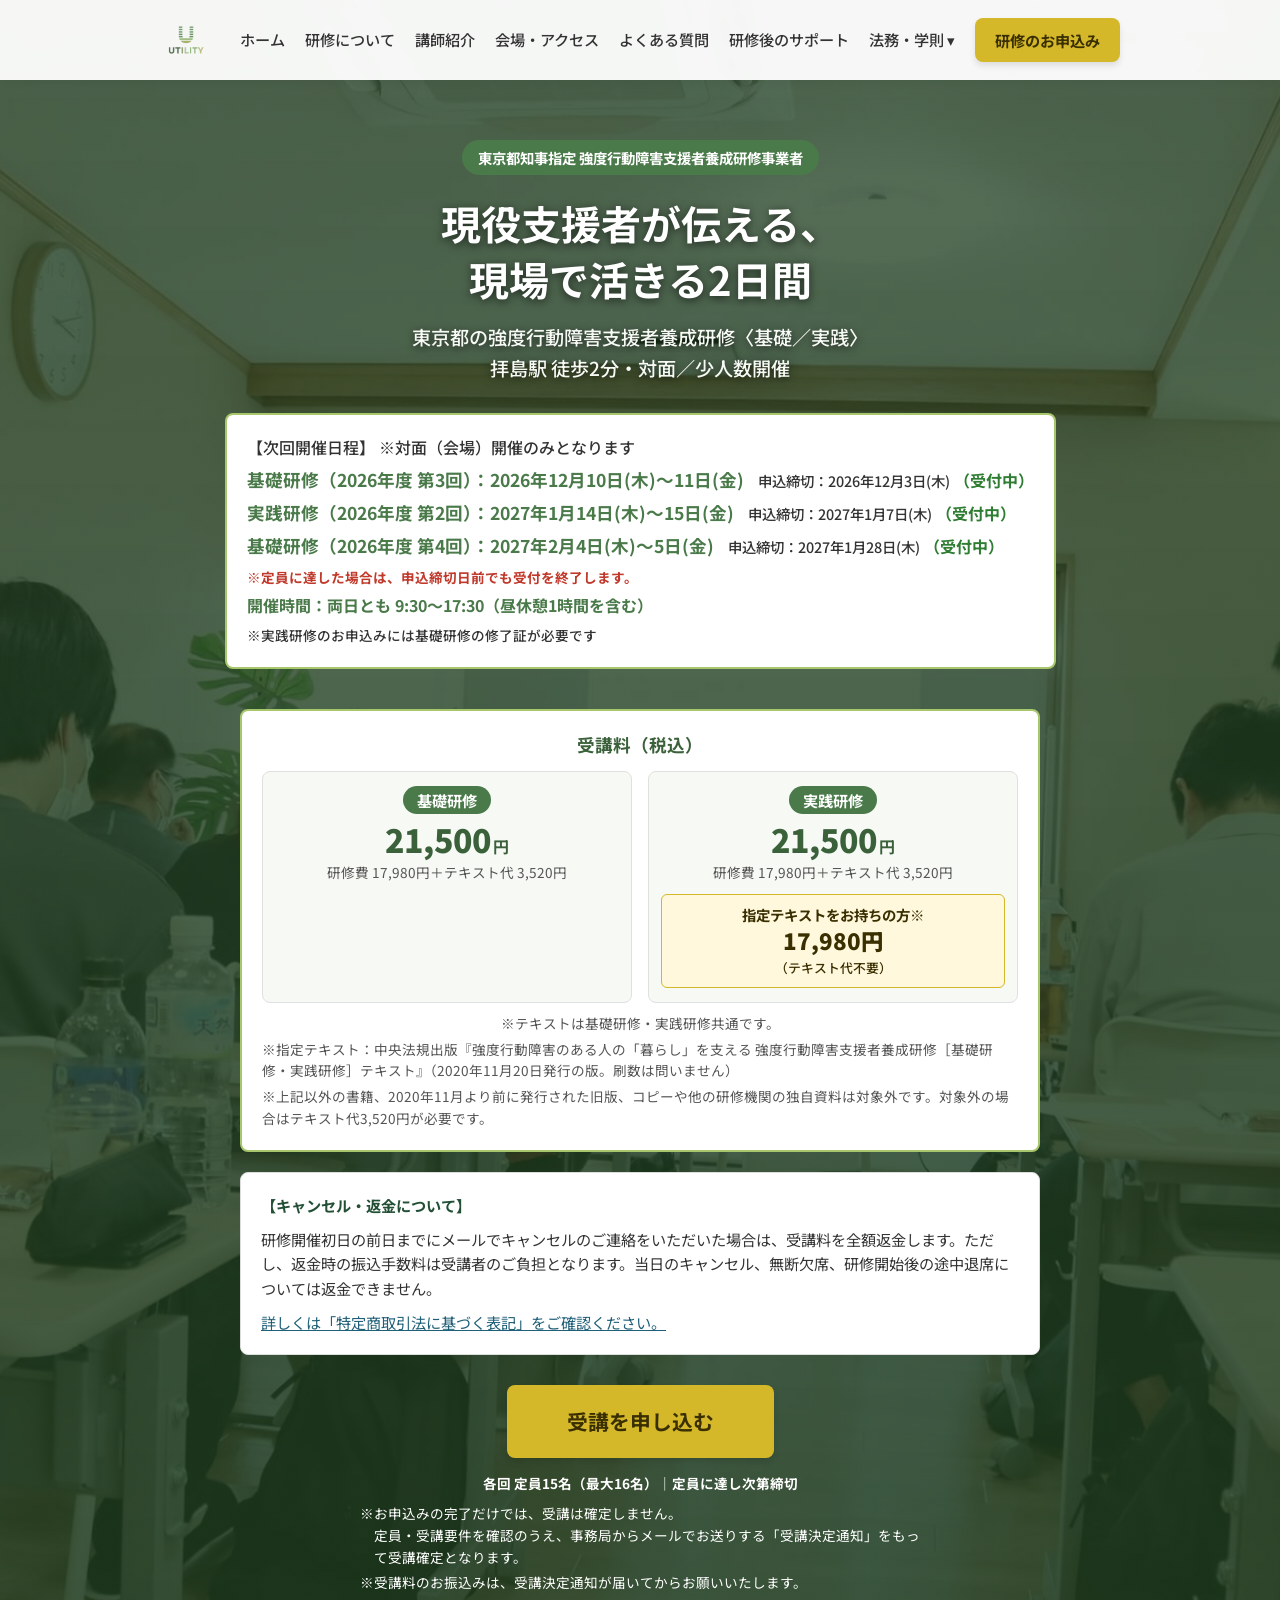
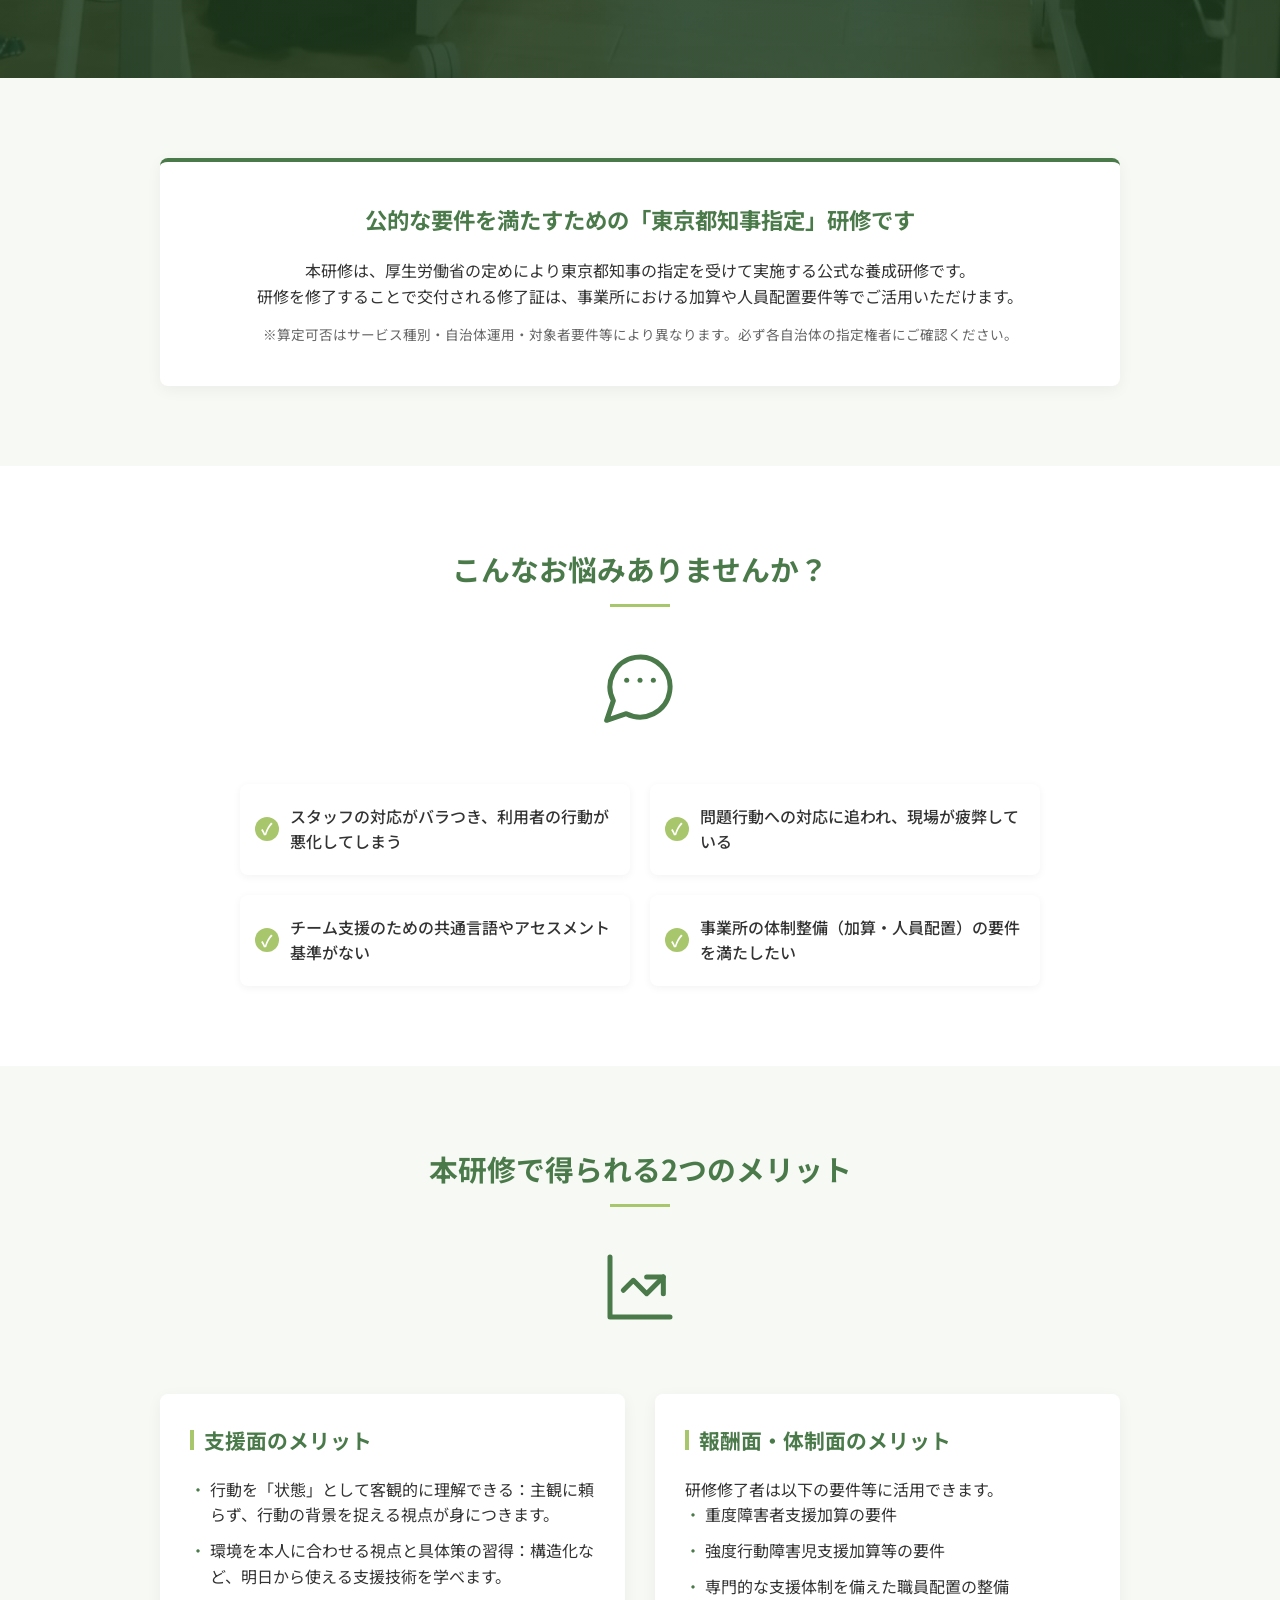
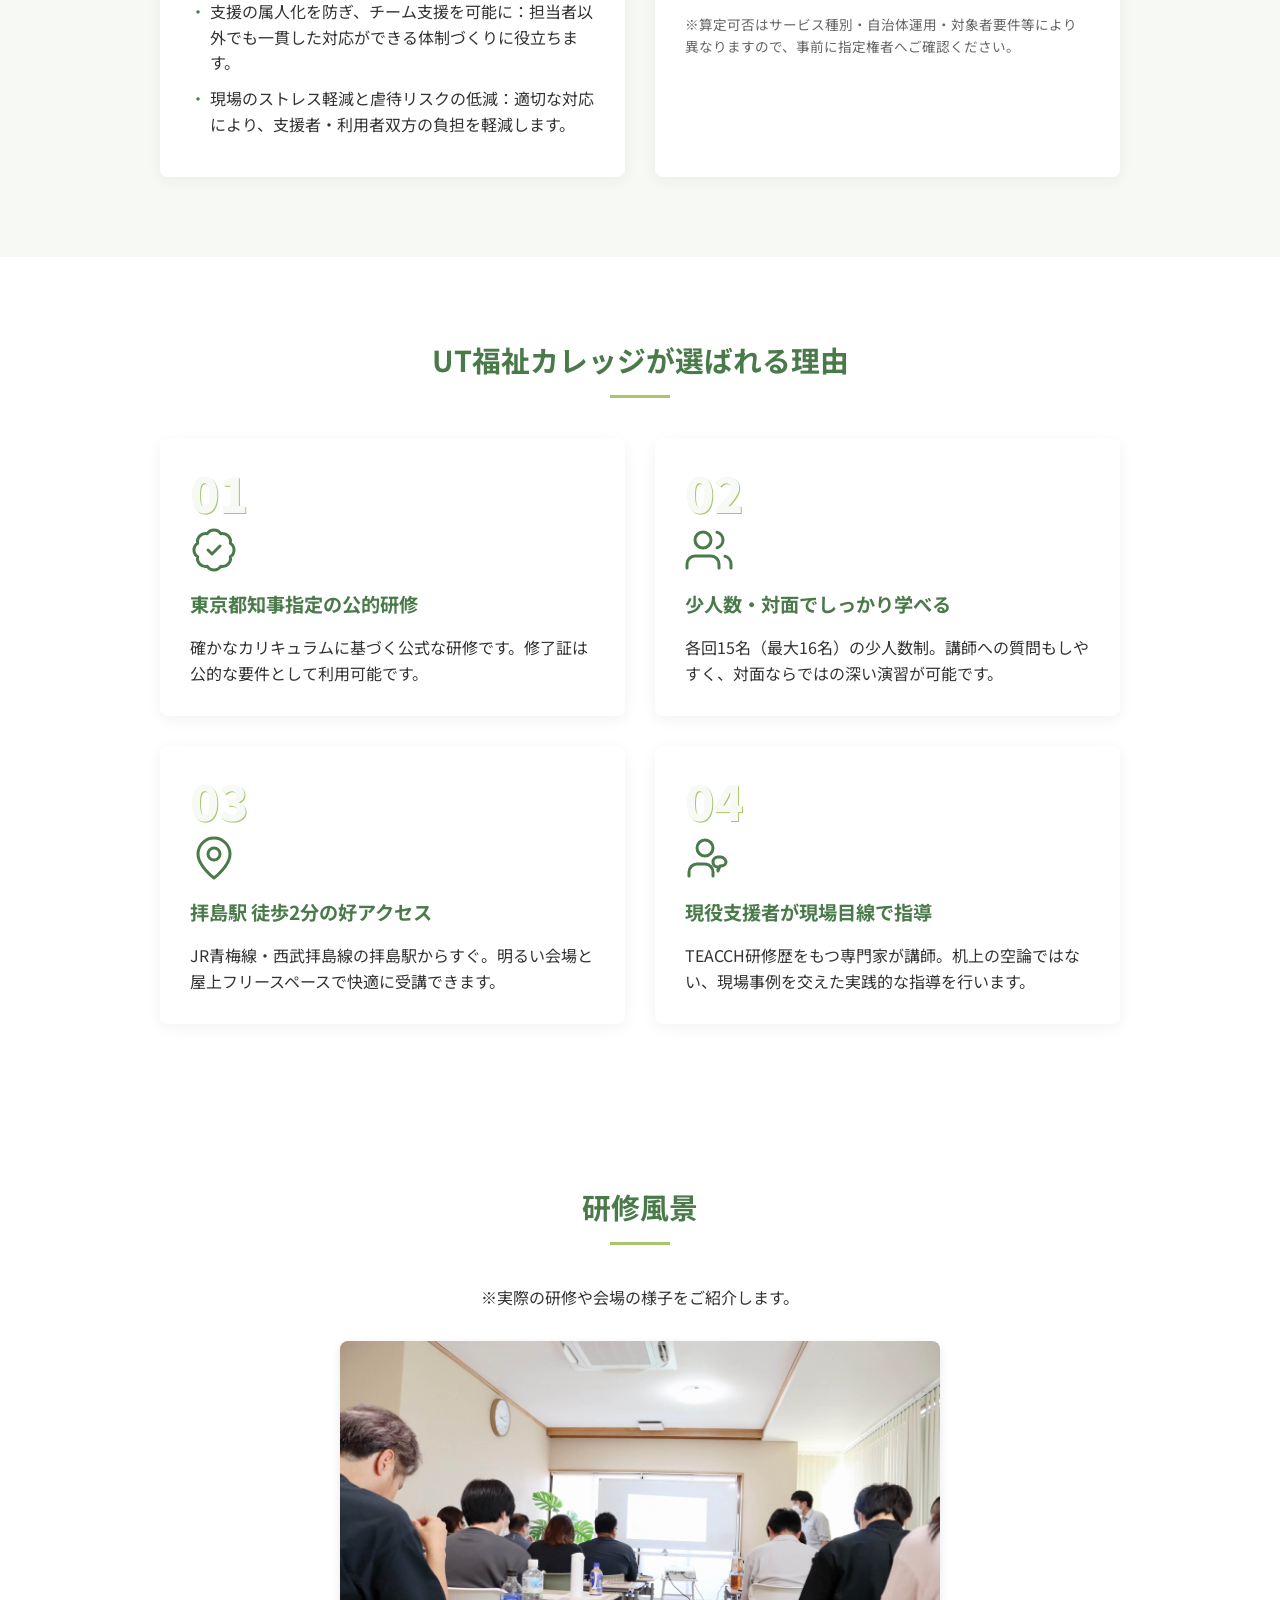
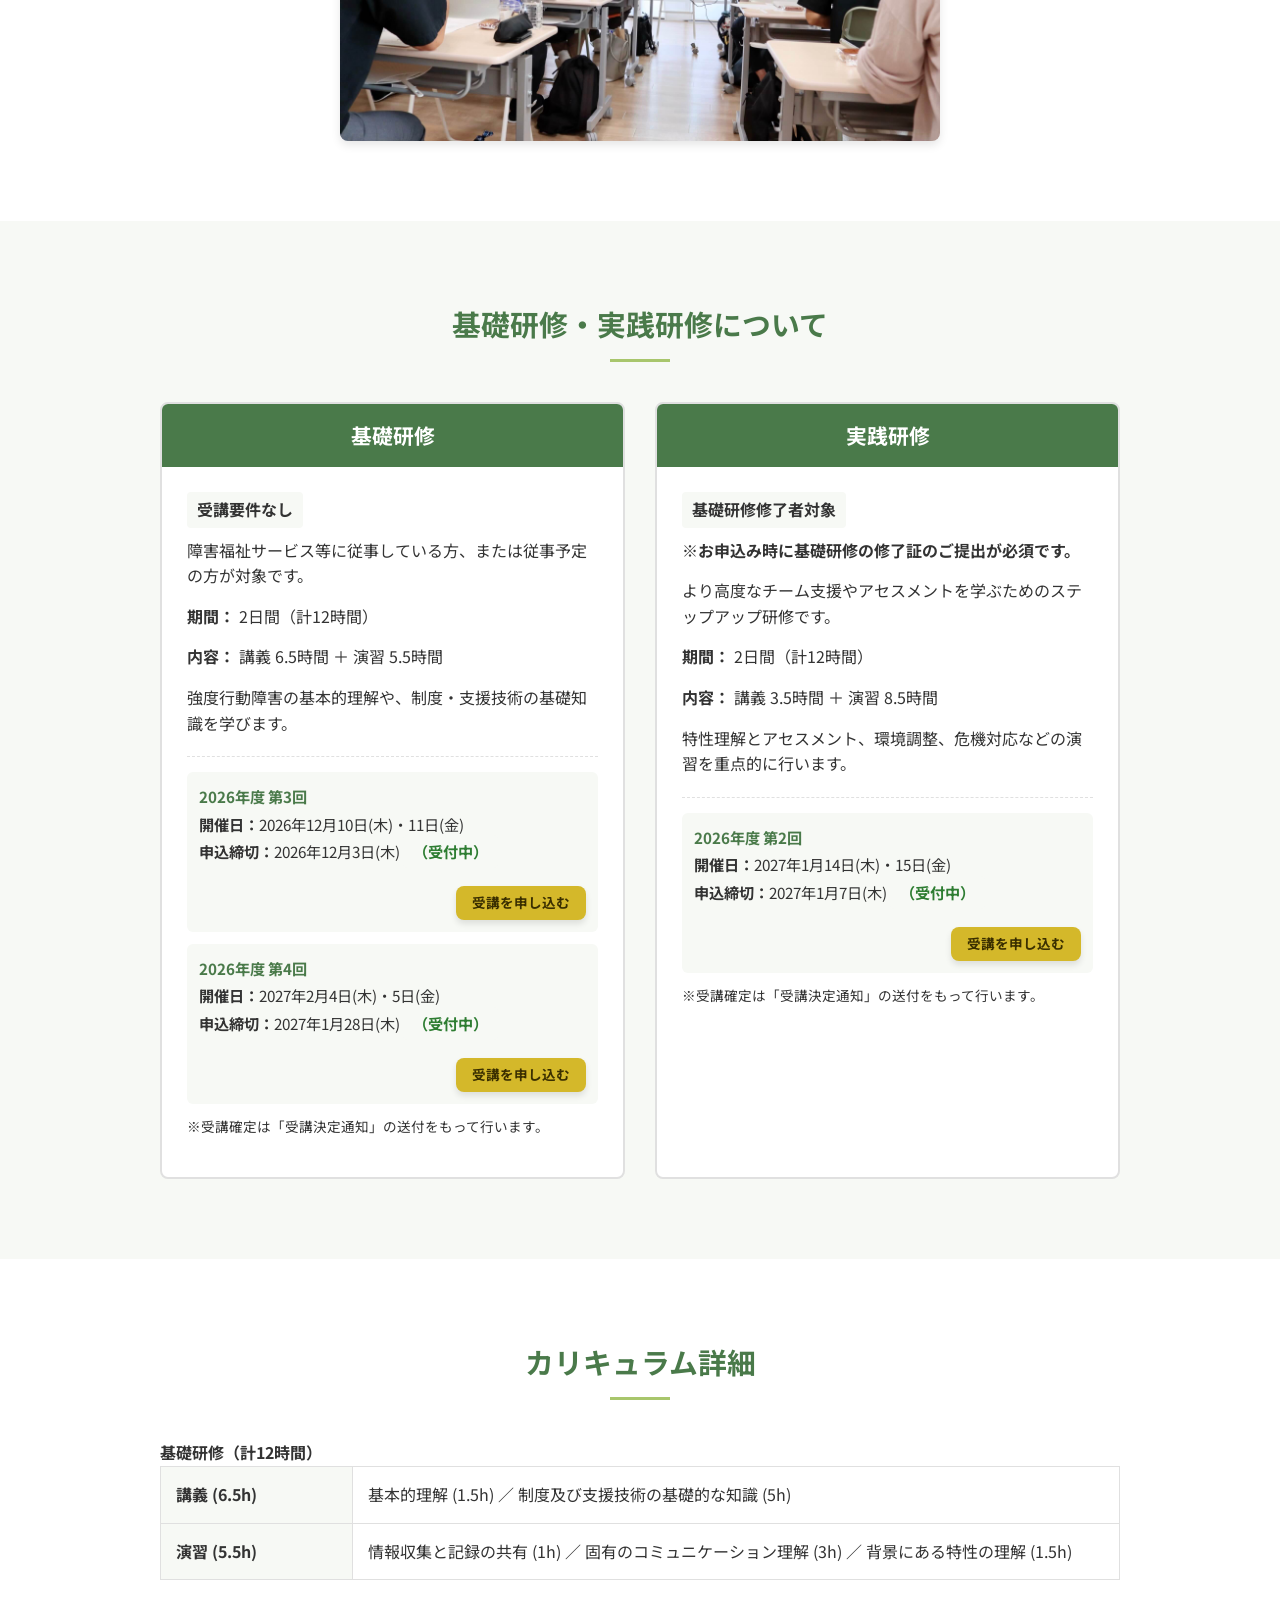
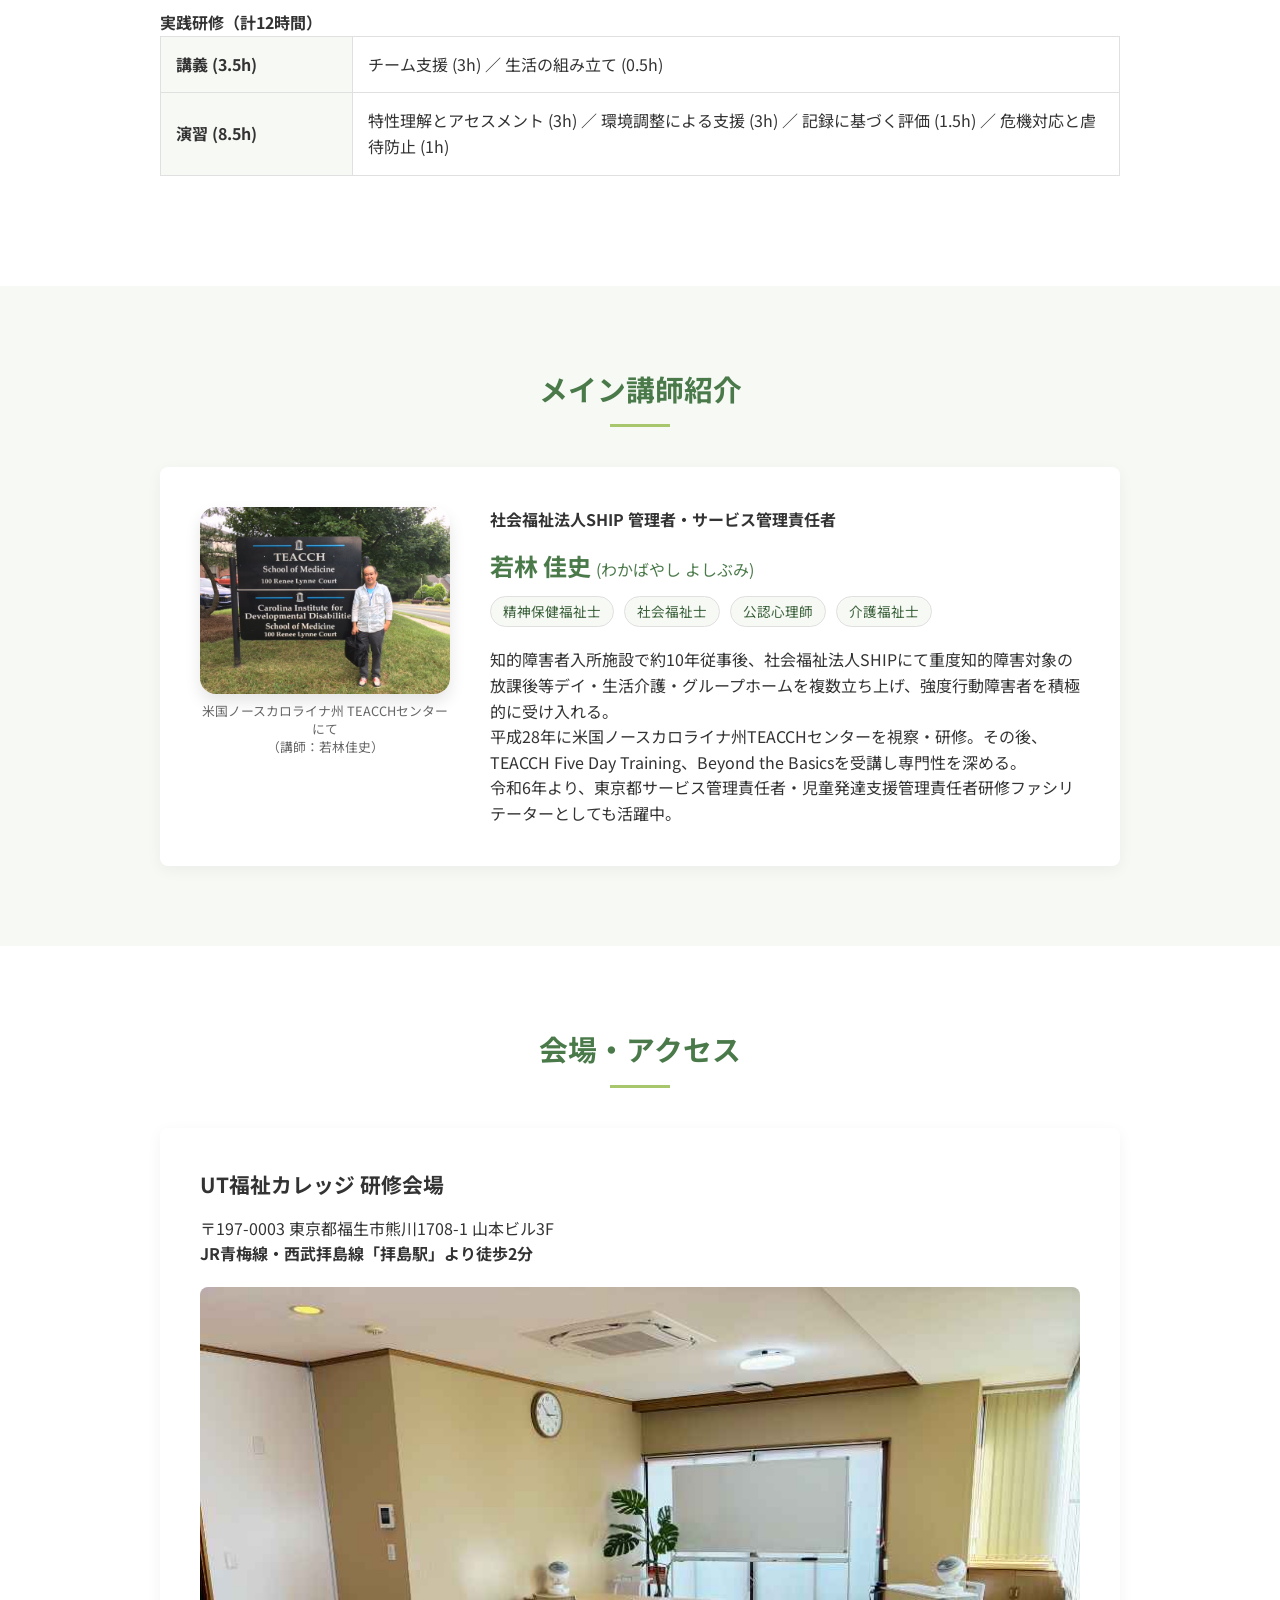
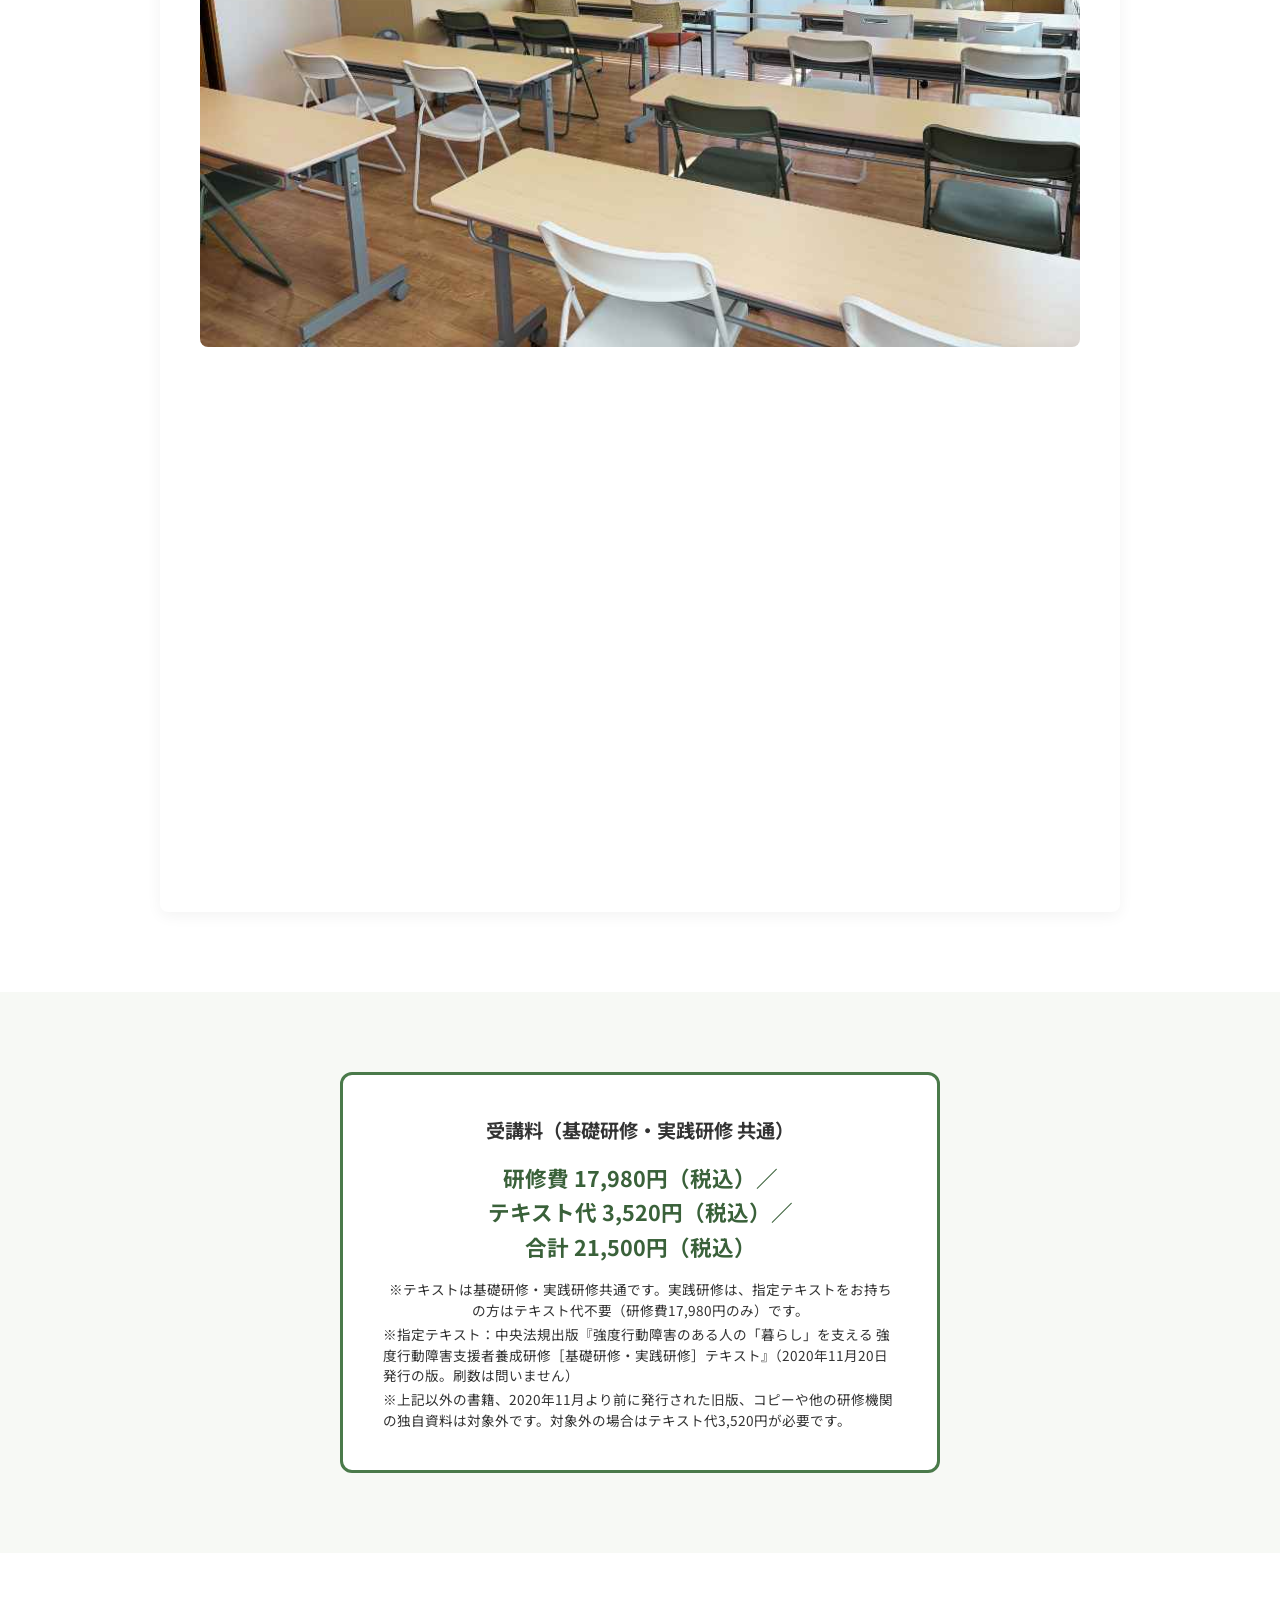
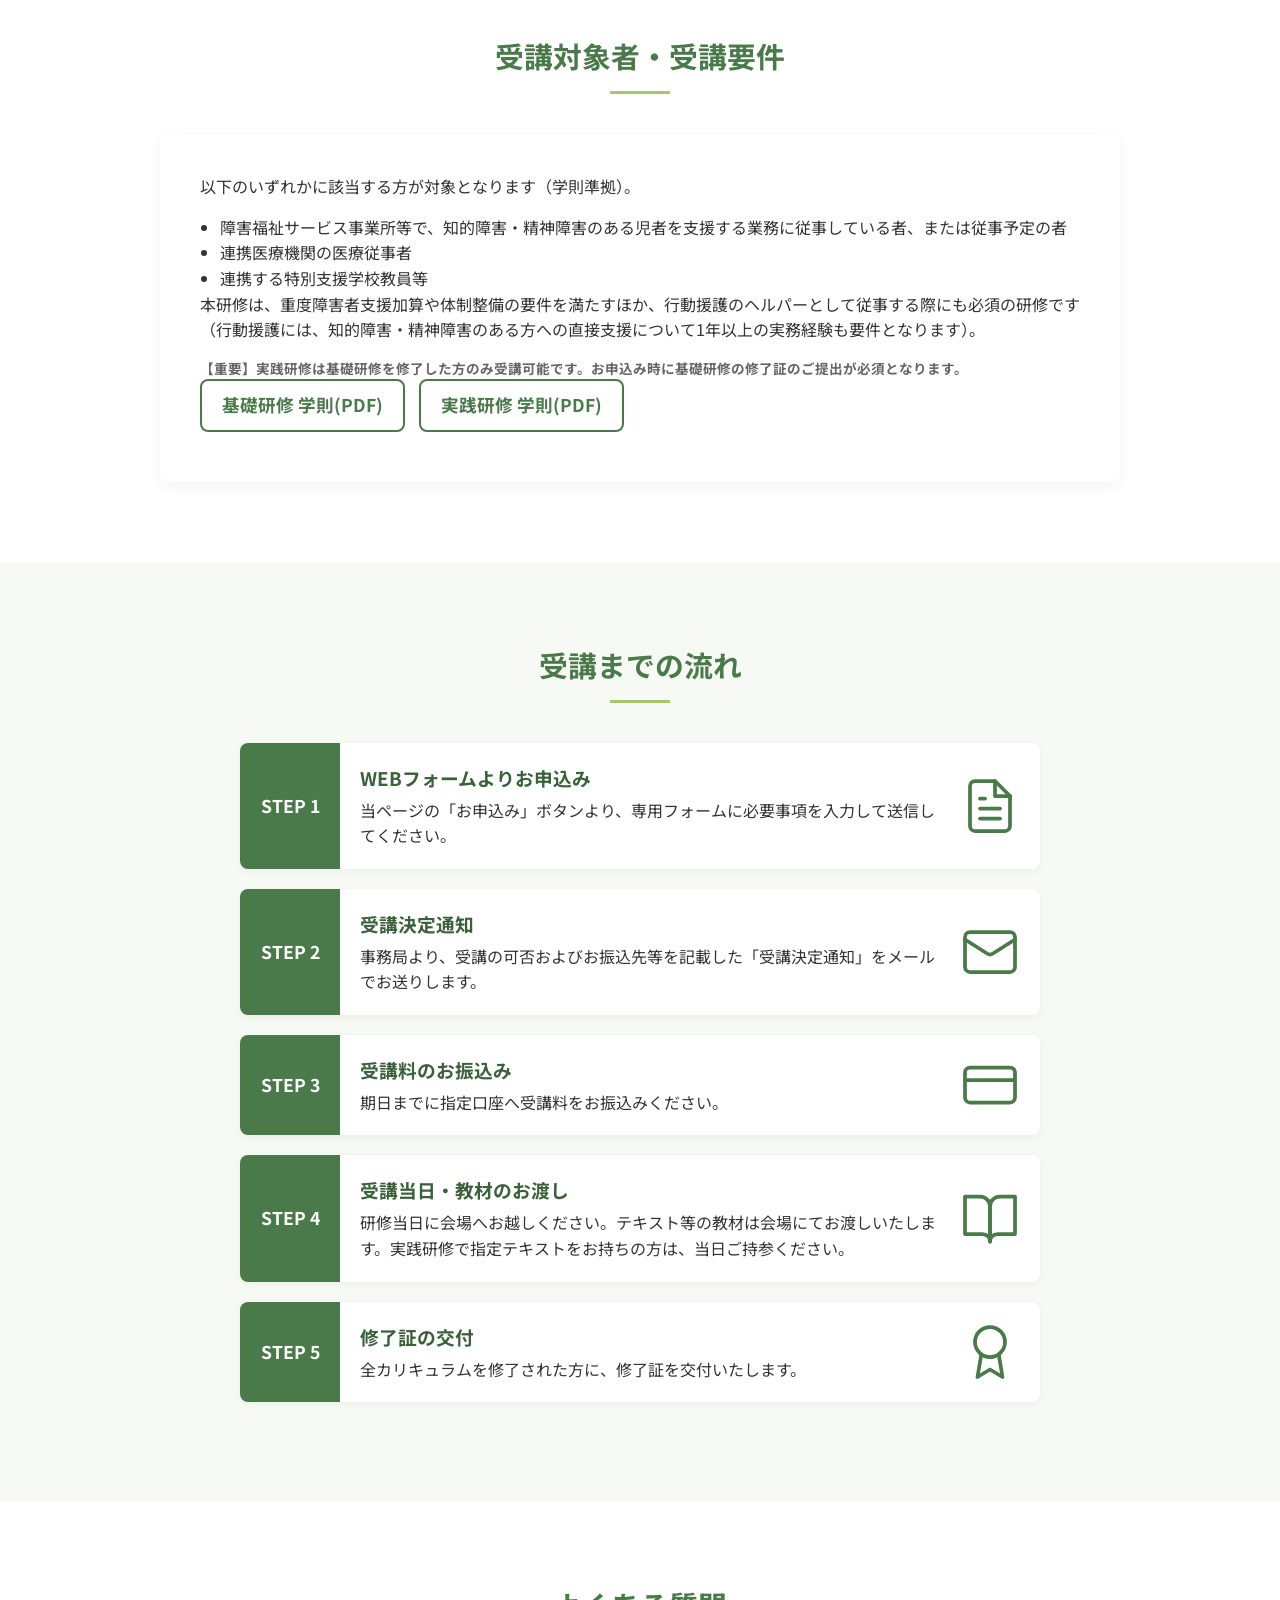
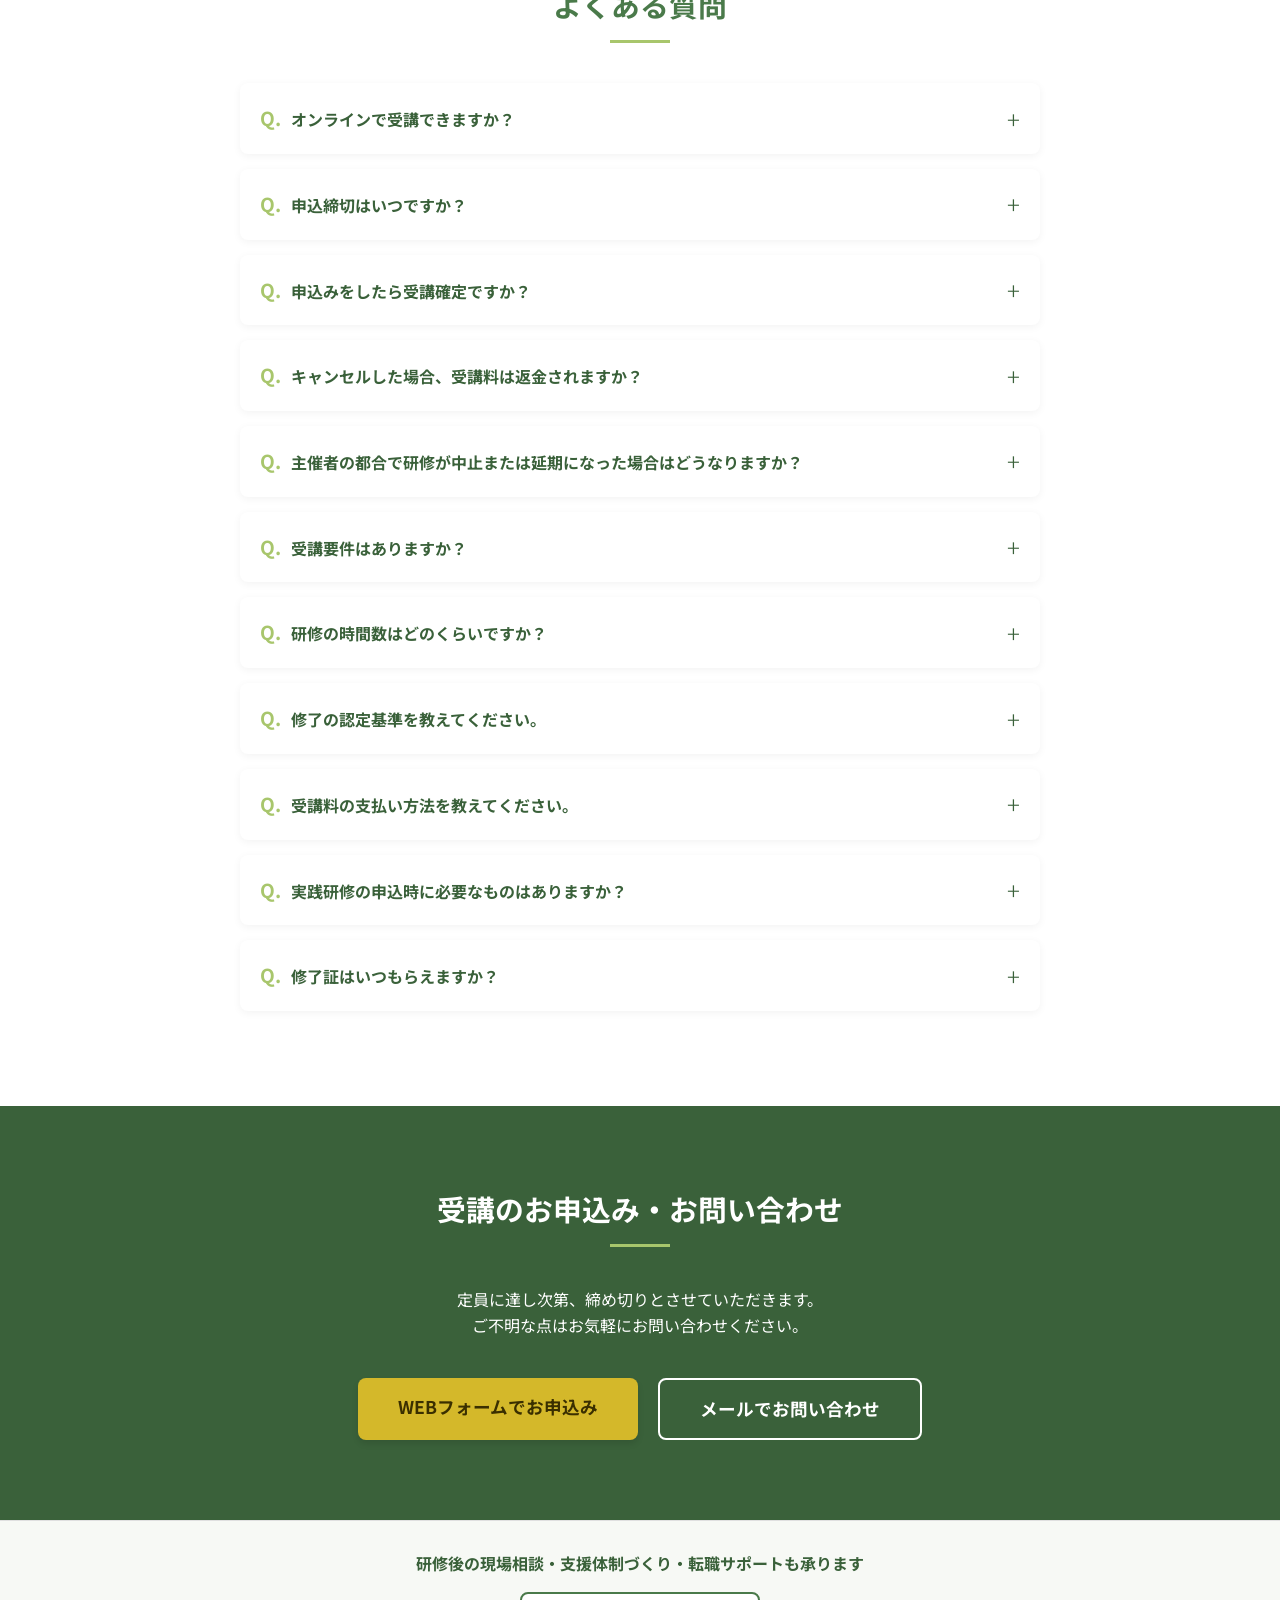
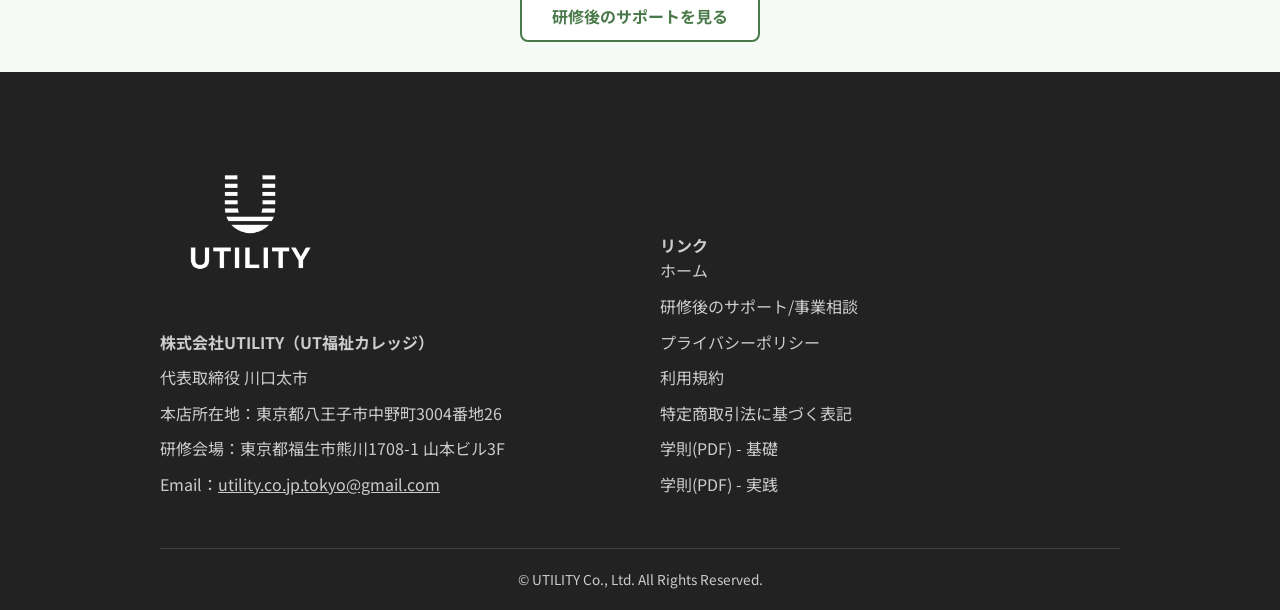
==== commit ebcd57ec: "実践研修（2026年度 第2回：2027年1月14日・15日）を追加し、終了した第1回を削除" ====
--- a/index.html
+++ b/index.html
@@ -153,11 +153,11 @@
     },
     {
       "@type": "Event",
-      "name": "東京都強度行動障害支援者養成研修（実践研修）",
-      "description": "東京都知事指定事業者による強度行動障害支援者養成研修の実践研修。基礎研修修了者を対象に、2日間・計12時間の実践的なカリキュラムを提供します。開催時間は両日とも9:30〜17:30（昼休憩1時間を含む）。",
+      "name": "東京都強度行動障害支援者養成研修（実践研修・2027年1月開催）",
+      "description": "東京都知事指定事業者による強度行動障害支援者養成研修の実践研修（2026年度 第2回）。基礎研修修了者を対象に、2日間・計12時間の実践的なカリキュラムを提供します。開催時間は両日とも9:30〜17:30（昼休憩1時間を含む）。",
       "image": "https://utility-s.github.io/ut-college/images/venue-room.jpg",
-      "startDate": "2026-11-05T09:30:00+09:00",
-      "endDate": "2026-11-06T17:30:00+09:00",
+      "startDate": "2027-01-14T09:30:00+09:00",
+      "endDate": "2027-01-15T17:30:00+09:00",
       "eventAttendanceMode": "https://schema.org/OfflineEventAttendanceMode",
       "eventStatus": "https://schema.org/EventScheduled",
       "location": {
@@ -186,20 +186,20 @@
           "name": "研修費＋テキスト代",
           "price": "21500",
           "priceCurrency": "JPY",
-          "availability": "https://schema.org/SoldOut",
+          "availability": "https://schema.org/InStock",
           "url": "https://docs.google.com/forms/d/e/1FAIpQLSePDVOsYhIBRIPuHGyegQP8HumM7EN6QQeE5Xfd3BGoet1c9A/viewform",
-          "validFrom": "2026-06-01",
-          "validThrough": "2026-10-29"
+          "validFrom": "2026-11-17",
+          "validThrough": "2027-01-07"
         },
         {
           "@type": "Offer",
           "name": "研修費のみ（指定テキストをお持ちの方）",
           "price": "17980",
           "priceCurrency": "JPY",
-          "availability": "https://schema.org/SoldOut",
+          "availability": "https://schema.org/InStock",
           "url": "https://docs.google.com/forms/d/e/1FAIpQLSePDVOsYhIBRIPuHGyegQP8HumM7EN6QQeE5Xfd3BGoet1c9A/viewform",
-          "validFrom": "2026-06-01",
-          "validThrough": "2026-10-29"
+          "validFrom": "2026-11-17",
+          "validThrough": "2027-01-07"
         }
       ]
     },
@@ -322,8 +322,8 @@
         <!-- 次回開催日程（更新箇所） -->
                 <div class="hero-schedule">
           <p>【次回開催日程】 ※対面（会場）開催のみとなります</p>
-          <p><span class="date">実践研修（2026年度 第1回）：2026年11月5日(木)〜6日(金)</span> <span style="font-size:0.9rem; margin-left:10px;">申込締切：2026年10月29日</span> <span style="color:#757575; font-weight:bold;">（受付終了）</span></p>
           <p><span class="date">基礎研修（2026年度 第3回）：2026年12月10日(木)〜11日(金)</span> <span style="font-size:0.9rem; margin-left:10px;">申込締切：2026年12月3日(木)</span> <span style="color:#2e7d32; font-weight:bold;">（受付中）</span></p>
+          <p><span class="date">実践研修（2026年度 第2回）：2027年1月14日(木)〜15日(金)</span> <span style="font-size:0.9rem; margin-left:10px;">申込締切：2027年1月7日(木)</span> <span style="color:#2e7d32; font-weight:bold;">（受付中）</span></p>
           <p><span class="date">基礎研修（2026年度 第4回）：2027年2月4日(木)〜5日(金)</span> <span style="font-size:0.9rem; margin-left:10px;">申込締切：2027年1月28日(木)</span> <span style="color:#2e7d32; font-weight:bold;">（受付中）</span></p>
           <p style="font-size:0.85rem; margin-top:6px; color:#c0392b; font-weight:bold;">※定員に達した場合は、申込締切日前でも受付を終了します。</p>
           <p><span class="date" style="font-size:1rem;">開催時間：両日とも 9:30〜17:30（昼休憩1時間を含む）</span></p>
@@ -526,14 +526,17 @@
               <!-- 開催日程・申込状況（各回独立構造） -->
               <div class="schedule-blocks" style="margin-top: 20px; border-top: 1px dashed var(--color-border); padding-top: 15px;">
                 <div class="schedule-block" style="background-color: var(--color-bg-light); border-radius: 6px; padding: 12px;">
-                  <div style="font-weight: bold; color: var(--color-main); font-size: 0.95rem; margin-bottom: 4px;">2026年度 第1回</div>
+                  <div style="font-weight: bold; color: var(--color-main); font-size: 0.95rem; margin-bottom: 4px;">2026年度 第2回</div>
                   <p style="margin: 0 0 6px 0; font-size: 0.95rem; line-height: 1.5;">
-                    <strong>開催日：</strong>2026年11月5日(木)・6日(金)<br>
-                    <strong>申込締切：</strong>2026年10月29日 <span style="color:#757575; font-weight:bold;">（受付終了）</span>
+                    <strong>開催日：</strong>2027年1月14日(木)・15日(金)<br>
+                    <strong>申込締切：</strong>2027年1月7日(木) <span style="color:#2e7d32; font-weight:bold;">（受付中）</span>
                   </p>
-                  <p style="font-size:0.85rem; margin-top:8px; color:#555;">※次回の実践研修の日程は、決まり次第本ページでお知らせします。</p>
+                  <div style="text-align: right; margin-top: 8px;">
+                    <a href="https://docs.google.com/forms/d/e/1FAIpQLSePDVOsYhIBRIPuHGyegQP8HumM7EN6QQeE5Xfd3BGoet1c9A/viewform" target="_blank" rel="noopener noreferrer" class="btn btn-cta" style="padding: 6px 16px; font-size: 0.85rem; display: inline-block;">受講を申し込む</a>
+                  </div>
                 </div>
               </div>
+              <p style="font-size:0.85em; margin-top:12px;">※受講確定は「受講決定通知」の送付をもって行います。</p>
             </div>
           </div>
         </div>
